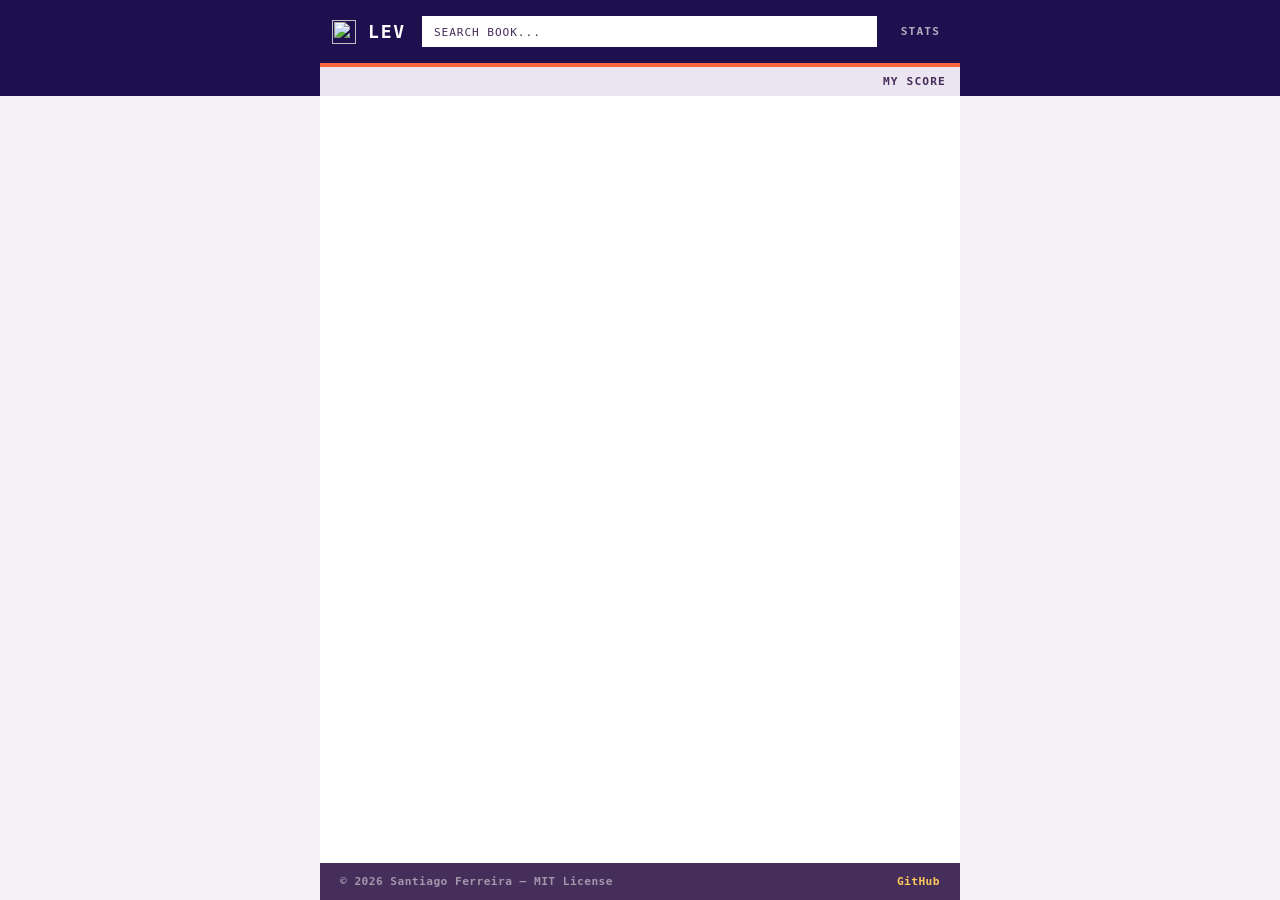
==== docs/index.html @ 8ee0f50b "Add splash screen for iphone and update score colors" ====
<!DOCTYPE html>
<html lang="en">
<head>
<meta charset="UTF-8">
<meta name="viewport" content="width=device-width, initial-scale=1.0">
<meta name="description" content="Lev — Personal book tracker">
<title>Lev</title>
<link rel="icon" href="assets/logo.svg" type="image/svg+xml">
<link rel="manifest" href="manifest.json">
<link rel="apple-touch-icon" href="assets/icon-192.png">
<link rel="apple-touch-startup-image" href="assets/splash-iphone12.png" media="(device-width: 390px) and (device-height: 844px) and (-webkit-device-pixel-ratio: 3) and (orientation: portrait)">
<meta name="theme-color" content="#1E104E">
<meta name="apple-mobile-web-app-capable" content="yes">
<meta name="apple-mobile-web-app-status-bar-style" content="black">
<link rel="stylesheet" href="assets/main.css">
</head>
<body>

<!-- Toolbar -->
<div class="toolbar-sticky bg-deep">
  <nav class="bg-deep flex items-center gap-4 px-3 py-4 w-full">
    <a href="/" class="flex items-center gap-3 shrink-0" style="text-decoration:none">
      <img src="assets/logo.svg" alt="" class="w-6 h-6">
      <mark class="font-brand text-lg fw-700 uppercase tracking-wide color-white bg-deep">Lev</mark>
    </a>
    <search class="flex-1">
      <input id="search" type="search" placeholder="Search book..." class="w-full bg-white color-deep font-body text-sm py-2 px-3 search-input">
    </search>
    <a href="stats.html" class="font-mono text-xs fw-700 uppercase tracking-wide color-white-65 nav-link shrink-0">Stats</a>
  </nav>
  <div class="bg-orange accent-strip"></div>
  <div class="list-meta bg-surface-alt flex items-center justify-between px-3 py-2 max-w-app mx-auto w-full">
    <output id="book-count" class="color-mid font-mono text-xs fw-700 tracking-wide uppercase"></output>
    <button id="group-toggle" class="group-toggle font-mono text-xs fw-700 tracking-wide uppercase" type="button"></button>
    <span class="color-mid font-mono text-xs fw-700 tracking-wide uppercase">My Score</span>
  </div>
</div>

<!-- Book List -->
<main class="bg-white max-w-app mx-auto flex-1 w-full">
  <div id="book-list"></div>
</main>

<!-- Footer -->
<footer class="bg-purple flex items-center justify-between flex-wrap gap-2 px-5 py-3 max-w-app mx-auto w-full">
  <small class="font-mono text-xs fw-700 color-white-50 tracking-sm">&copy; <time datetime="2026">2026</time> Santiago Ferreira &mdash; MIT License</small>
  <a href="https://github.com/san650/books.42.uy" target="_blank" rel="noopener" class="font-mono text-xs fw-700 color-yellow tracking-sm footer-link">GitHub</a>
</footer>

<!-- Book Detail Dialog -->
<dialog id="book-detail" class="book-dialog">
  <header id="detail-header" class="bg-deep px-5 py-5 flex items-start justify-between">
    <div>
      <h2 id="detail-title" class="font-title text-xl color-white leading-tight"></h2>
      <p id="detail-subtitle" class="font-body text-sm color-white-65 italic mt-1" hidden></p>
      <p id="detail-original" class="font-body text-sm color-white-50 mt-1" hidden></p>
      <p id="detail-saga" class="detail-saga-badge font-mono text-xs fw-700 color-yellow bg-purple uppercase tracking-sm" hidden></p>
    </div>
    <button id="detail-close" class="bg-purple color-white font-mono text-sm fw-700 py-1 px-3 uppercase tracking-wide close-btn">CLOSE</button>
  </header>
  <div class="bg-orange accent-strip"></div>
  <div id="detail-body" class="detail-grid">
    <aside id="detail-cover-col" class="bg-purple flex items-start justify-center p-4 relative">
      <figure id="detail-cover-wrap"></figure>
      <button id="detail-prev" class="detail-nav detail-nav-prev font-mono fw-700" aria-label="Previous book">&lt;</button>
      <button id="detail-next" class="detail-nav detail-nav-next font-mono fw-700" aria-label="Next book">&gt;</button>
    </aside>
    <div id="detail-meta-col" class="flex flex-col">
      <p id="detail-author" class="bg-surface font-body fw-600 text-base color-orange px-4 py-3"></p>
      <div id="detail-meta-rows"></div>
    </div>
  </div>
  <section id="detail-score-section" class="detail-score-strip bg-surface-alt flex items-center">
    <data id="detail-score" class="bg-orange color-white font-mono text-3xl fw-700 text-center detail-score-number"></data>
    <p class="font-brand text-xs uppercase tracking-wider color-mid px-4 py-3">Personal Score</p>
  </section>
  <section id="detail-review-section" class="bg-deep p-5">
    <h3 class="font-mono text-xs fw-700 uppercase tracking-wide color-yellow mb-3">My Review</h3>
    <blockquote id="detail-review" class="font-title text-lg leading-relaxed color-white"></blockquote>
  </section>
</dialog>

<!-- Templates -->
<template id="tpl-book-row">
  <article class="book-row">
    <div class="book-cover-col" data-slot="cover"></div>
    <div class="flex-1 flex flex-col justify-center px-4 py-3 min-w-0">
      <h3 class="row-title font-title text-lg leading-tight color-deep" data-slot="title">
        <time class="font-mono text-xs fw-700 color-mid" data-slot="year"></time>
        <span class="saga-order font-mono text-xs fw-700 color-orange" data-slot="order" hidden></span>
      </h3>
      <p class="row-subtitle font-body text-xs color-mid italic" data-slot="subtitle" hidden></p>
      <p class="row-original font-body text-xs color-mid" data-slot="original" hidden></p>
      <p class="row-author font-body text-sm color-mid mt-1" data-slot="author"></p>
    </div>
    <div class="score-col-w shrink-0 flex items-center justify-center">
      <data class="book-score" data-slot="score"></data>
    </div>
  </article>
</template>

<template id="tpl-saga-header">
  <div class="saga-header bg-purple px-5 py-2 flex items-center gap-2">
    <span class="font-brand text-xs fw-700 color-yellow uppercase tracking-wide" data-slot="saga-name"></span>
    <span class="font-mono text-xs fw-700 color-white-50" data-slot="saga-count"></span>
  </div>
</template>

<template id="tpl-saga-end">
  <div class="saga-end"></div>
</template>

<template id="tpl-meta-row">
  <div class="meta-row">
    <span class="meta-label-w shrink-0 flex items-center font-mono text-xs fw-700 uppercase tracking-wide color-mid px-3 py-2" data-slot="label"></span>
    <span class="flex items-center color-deep px-3 py-2" data-slot="value"></span>
  </div>
</template>

<!-- Help Dialog -->
<dialog id="help" class="help-dialog">
  <header class="bg-deep px-5 py-4 flex items-center justify-between">
    <h2 class="font-brand text-base fw-700 uppercase tracking-wide color-white">Keyboard Shortcuts</h2>
    <button class="bg-purple color-white font-mono text-sm fw-700 py-1 px-3 uppercase tracking-wide close-btn help-close-btn">CLOSE</button>
  </header>
  <div class="bg-orange accent-strip"></div>
  <dl class="help-list bg-white p-5">
    <div class="flex items-center gap-3 py-2">
      <dt><kbd class="bg-surface font-mono text-xs fw-700 color-deep px-2 py-1">&darr;</kbd> <kbd class="bg-surface font-mono text-xs fw-700 color-deep px-2 py-1">&uarr;</kbd></dt>
      <dd class="font-body text-sm color-mid">Navigate book list / prev&middot;next in detail</dd>
    </div>
    <div class="flex items-center gap-3 py-2">
      <dt><kbd class="bg-surface font-mono text-xs fw-700 color-deep px-2 py-1">Enter</kbd></dt>
      <dd class="font-body text-sm color-mid">Open selected book</dd>
    </div>
    <div class="flex items-center gap-3 py-2">
      <dt><kbd class="bg-surface font-mono text-xs fw-700 color-deep px-2 py-1">Esc</kbd></dt>
      <dd class="font-body text-sm color-mid">Close dialog / blur search</dd>
    </div>
    <div class="flex items-center gap-3 py-2">
      <dt><kbd class="bg-surface font-mono text-xs fw-700 color-deep px-2 py-1">F</kbd></dt>
      <dd class="font-body text-sm color-mid">Focus search bar</dd>
    </div>
    <div class="flex items-center gap-3 py-2">
      <dt><kbd class="bg-surface font-mono text-xs fw-700 color-deep px-2 py-1">?</kbd></dt>
      <dd class="font-body text-sm color-mid">Show this help</dd>
    </div>
  </dl>
</dialog>


<script type="module" src="assets/main.js"></script>
</body>
</html>
---- docs/assets/main.css ----
/* main.css — shared design tokens, layers, utilities, and component
   styles for both index.html and stats.html. */

/* ========================================
   @font-face & Design Tokens (outside layers)
   ======================================== */
@font-face {
  font-family: 'SpaceMono';
  src: url('space-mono-700.woff2') format('woff2');
  font-weight: 700;
  font-style: normal;
  font-display: swap;
}
@font-face {
  font-family: 'DMSerif';
  src: url('dm-serif-display-400.woff2') format('woff2');
  font-weight: 400;
  font-style: normal;
  font-display: swap;
}
@font-face {
  font-family: 'WorkSans';
  src: url('work-sans-400.woff2') format('woff2');
  font-weight: 400;
  font-style: normal;
  font-display: swap;
}
@font-face {
  font-family: 'WorkSans';
  src: url('work-sans-600.woff2') format('woff2');
  font-weight: 600;
  font-style: normal;
  font-display: swap;
}
@font-face {
  font-family: 'JetBrainsMono';
  src: url('jetbrains-mono-700.woff2') format('woff2');
  font-weight: 700;
  font-style: normal;
  font-display: swap;
}

:root {
  --c-deep: #1E104E;
  --c-purple: #452E5A;
  --c-orange: #FF653F;
  --c-yellow: #FFC85C;
  --c-white: #FFFFFF;
  --surface: #F4F1F7;
  --surface-alt: #EAE5F0;

  --f-brand: 'SpaceMono', monospace;
  --f-title: 'DMSerif', serif;
  --f-body: 'WorkSans', sans-serif;
  --f-mono: 'JetBrainsMono', monospace;

  --text-xs: 0.7rem;
  --text-sm: 0.8125rem;
  --text-base: 0.9375rem;
  --text-lg: 1.125rem;
  --text-xl: 1.5rem;
  --text-2xl: 2rem;
  --text-3xl: 2.75rem;
  --text-hero: 3.5rem;

  --sp-1: 0.25rem;
  --sp-2: 0.5rem;
  --sp-3: 0.75rem;
  --sp-4: 1rem;
  --sp-5: 1.25rem;
  --sp-6: 1.5rem;
  --sp-8: 2rem;
}

@layer reset, utility, component;

/* ========================================
   @layer reset
   ======================================== */
@layer reset {
  *, *::before, *::after { margin: 0; padding: 0; box-sizing: border-box; }
  body {
    font-family: var(--f-body);
    font-size: var(--text-base);
    color: var(--c-deep);
    background: var(--surface);
    -webkit-font-smoothing: antialiased;
    min-height: 100dvh;
    display: flex;
    flex-direction: column;
  }
  a { color: inherit; text-decoration: none; }
  button { cursor: pointer; border: none; font: inherit; }
  input { border: none; font: inherit; outline: none; }
  img { display: block; max-width: 100%; }
  ul, ol { list-style: none; }
  dl, dt, dd { margin: 0; }
  sup { font-size: 0.7em; vertical-align: top; }
}

/* ========================================
   @layer utility
   ======================================== */
@layer utility {
  .bg-deep { background: var(--c-deep); }
  .bg-purple { background: var(--c-purple); }
  .bg-orange { background: var(--c-orange); }
  .bg-yellow { background: var(--c-yellow); }
  .bg-white { background: var(--c-white); }
  .bg-surface { background: var(--surface); }
  .bg-surface-alt { background: var(--surface-alt); }

  .color-deep { color: var(--c-deep); }
  .color-purple { color: var(--c-purple); }
  .color-orange { color: var(--c-orange); }
  .color-yellow { color: var(--c-yellow); }
  .color-white { color: var(--c-white); }
  .color-mid { color: var(--c-purple); }
  .color-white-50 { color: rgba(255,255,255,0.5); }
  .color-white-65 { color: rgba(255,255,255,0.65); }

  .font-brand { font-family: var(--f-brand); }
  .font-title { font-family: var(--f-title); }
  .font-body { font-family: var(--f-body); }
  .font-mono { font-family: var(--f-mono); }

  .text-xs { font-size: var(--text-xs); }
  .text-sm { font-size: var(--text-sm); }
  .text-base { font-size: var(--text-base); }
  .text-lg { font-size: var(--text-lg); }
  .text-xl { font-size: var(--text-xl); }
  .text-2xl { font-size: var(--text-2xl); }
  .text-3xl { font-size: var(--text-3xl); }
  .text-hero { font-size: var(--text-hero); }

  .fw-400 { font-weight: 400; }
  .fw-600 { font-weight: 600; }
  .fw-700 { font-weight: 700; }

  .uppercase { text-transform: uppercase; }
  .italic { font-style: italic; }
  .leading-tight { line-height: 1.05; }
  .leading-relaxed { line-height: 1.55; }
  .tracking-sm { letter-spacing: 0.04em; }
  .tracking-wide { letter-spacing: 0.1em; }
  .tracking-wider { letter-spacing: 0.12em; }
  .text-center { text-align: center; }

  .p-1 { padding: var(--sp-1); }
  .p-2 { padding: var(--sp-2); }
  .p-3 { padding: var(--sp-3); }
  .p-4 { padding: var(--sp-4); }
  .p-5 { padding: var(--sp-5); }
  .p-6 { padding: var(--sp-6); }
  .px-2 { padding-inline: var(--sp-2); }
  .px-3 { padding-inline: var(--sp-3); }
  .px-4 { padding-inline: var(--sp-4); }
  .px-5 { padding-inline: var(--sp-5); }
  .py-1 { padding-block: var(--sp-1); }
  .py-2 { padding-block: var(--sp-2); }
  .py-3 { padding-block: var(--sp-3); }
  .py-4 { padding-block: var(--sp-4); }
  .py-5 { padding-block: var(--sp-5); }
  .py-6 { padding-block: var(--sp-6); }
  .pb-2 { padding-bottom: var(--sp-2); }
  .pb-5 { padding-bottom: var(--sp-5); }
  .mt-1 { margin-top: var(--sp-1); }
  .mt-2 { margin-top: var(--sp-2); }
  .mb-3 { margin-bottom: var(--sp-3); }
  .ml-auto { margin-left: auto; }
  .mx-auto { margin-inline: auto; }
  .gap-2 { gap: var(--sp-2); }
  .gap-3 { gap: var(--sp-3); }
  .gap-4 { gap: var(--sp-4); }

  .flex { display: flex; }
  .flex-col { flex-direction: column; }
  .flex-1 { flex: 1; }
  .flex-wrap { flex-wrap: wrap; }
  .items-center { align-items: center; }
  .items-start { align-items: flex-start; }
  .items-stretch { align-items: stretch; }
  .items-baseline { align-items: baseline; }
  .justify-center { justify-content: center; }
  .justify-between { justify-content: space-between; }
  .shrink-0 { flex-shrink: 0; }
  .grid { display: grid; }
  .block { display: block; }
  .hidden { display: none; }

  .w-full { width: 100%; }
  .w-6 { width: 1.5rem; }
  .h-6 { height: 1.5rem; }
  .max-w-app { max-width: 640px; }

  /* List cover: fills the column edge-to-edge while preserving the source
     image's aspect ratio. The 2:3 fallback applies to placeholder divs
     and pre-load img sizing. */
  .cover-sm {
    width: 100%;
    height: 100%;
    aspect-ratio: 2 / 3;
    display: block;
    object-fit: contain;
  }
  .cover-lg { width: 132px; height: 198px; aspect-ratio: 2 / 3; object-fit: contain; }
  .score-col-w { width: 64px; }
  .cover-col-w { width: 88px; }
  .meta-label-w { width: 90px; }

  .object-cover { object-fit: cover; }
  .object-contain { object-fit: contain; }
  .min-w-0 { min-width: 0; }
  .relative { position: relative; }
}

/* ========================================
   @layer component
   ======================================== */
@layer component {
  .toolbar-sticky { position: sticky; top: 0; z-index: 10; }
  .accent-strip { height: 4px; }

  .list-meta {
    display: grid;
    grid-template-columns: 1fr auto 65px;
    column-gap: var(--sp-5);
    row-gap: var(--sp-2);
  }

  .group-toggle {
    background: transparent;
    color: var(--c-orange);
    padding: 0;
    text-align: left;
    transition: background 0.1s, color 0.1s;
    &:hover,
    &:focus-visible {
      background: var(--c-yellow);
      color: var(--c-deep);
      outline: none;
    }
  }

  .nav-link {
    transition: color 0.1s, background 0.1s;
    padding: var(--sp-1) var(--sp-2);
  }
  .nav-link:hover { color: var(--c-yellow); }

  .search-input {
    transition: background 0.15s;
    &::placeholder {
      color: var(--c-purple);
      font-family: var(--f-mono);
      font-size: var(--text-xs);
      text-transform: uppercase;
      letter-spacing: 0.08em;
    }
    &:focus {
      background: var(--c-yellow);
    }
  }

  /* ----- Book list (index.html) ----- */
  .book-row {
    display: flex;
    align-items: stretch;
    cursor: pointer;
    min-height: 132px;
    transition: background 0.1s;
    background: var(--c-white);
    &:nth-child(even) { background: var(--surface); }
    &:nth-child(even) .book-cover-col { background: rgba(30,16,78,0.06); }
    &:hover { background: var(--c-yellow); }
    &:hover .book-score { background: var(--c-deep); color: var(--c-yellow); }
    &:hover .book-cover-col { background: rgba(30,16,78,0.08); }
    &.selected { background: var(--surface-alt); }
    &.selected .book-cover-col { background: rgba(30,16,78,0.08); }
  }

  .book-cover-col {
    width: 88px;
    flex-shrink: 0;
    display: flex;
    align-items: stretch;
    justify-content: stretch;
    background: rgba(30,16,78,0.04);
  }

  .book-score {
    font-family: var(--f-mono);
    font-size: 1.4rem;
    font-weight: 700;
    letter-spacing: -0.02em;
    color: var(--c-deep);
    transition: background 0.1s, color 0.1s;
    width: 100%;
    height: 100%;
    display: flex;
    align-items: center;
    justify-content: center;
  }

  /* Score color scale — used by both book-score-N (book list) and
     score-N (stats score chart). */
  .book-score-1, .score-1   { background: hsl(40, 15%, 88%); color: var(--c-deep); }
  .book-score-2, .score-2   { background: hsl(40, 25%, 85%); color: var(--c-deep); }
  .book-score-3, .score-3   { background: hsl(40, 35%, 82%); color: var(--c-deep); }
  .book-score-4, .score-4   { background: hsl(40, 45%, 78%); color: var(--c-deep); }
  .book-score-5, .score-5   { background: hsl(40, 55%, 75%); color: var(--c-deep); }
  .book-score-6, .score-6   { background: hsl(40, 65%, 72%); color: var(--c-deep); }
  .book-score-7, .score-7   { background: hsl(40, 75%, 68%); color: var(--c-deep); }
  .book-score-8, .score-8   { background: hsl(40, 85%, 64%); color: var(--c-deep); }
  .book-score-9, .score-9   { background: hsl(40, 92%, 60%); color: var(--c-deep); }
  .book-score-10, .score-10 { background: hsl(40, 100%, 58%); color: var(--c-deep); }

  .cover-ph { display: flex; align-items: center; justify-content: center; }
  .cover-initials { font-family: var(--f-brand); font-weight: 700; color: rgba(255,255,255,0.85); font-size: 16px; letter-spacing: 0.05em; }
  .cover-initials-lg { font-size: 32px; }
  .ph-0 { background: linear-gradient(160deg, var(--c-orange), var(--c-yellow)); }
  .ph-1 { background: linear-gradient(160deg, var(--c-purple), var(--c-deep)); }
  .ph-2 { background: linear-gradient(160deg, var(--c-deep), var(--c-orange)); }
  .ph-3 { background: linear-gradient(160deg, var(--c-yellow), var(--c-orange)); }
  .ph-4 { background: linear-gradient(160deg, var(--c-purple), var(--c-orange)); }

  /* Text overflow — fixed row height */
  .row-title-text {
    display: -webkit-box;
    -webkit-line-clamp: 2;
    -webkit-box-orient: vertical;
    overflow: hidden;
  }
  .row-subtitle {
    opacity: 0.7;
    margin-top: 1px;
    display: -webkit-box;
    -webkit-line-clamp: 2;
    -webkit-box-orient: vertical;
    overflow: hidden;
  }
  .row-original {
    opacity: 0.5;
    margin-top: 1px;
    white-space: nowrap;
    overflow: hidden;
    text-overflow: ellipsis;
  }
  .row-author {
    white-space: nowrap;
    overflow: hidden;
    text-overflow: ellipsis;
  }

  .saga-end {
    height: 3px;
    background: var(--c-orange);
  }

  .saga-group .book-row .book-cover-col {
    background: rgba(69,46,90,0.1);
  }
  .saga-group .book-row:nth-child(even) .book-cover-col {
    background: rgba(69,46,90,0.14);
  }

  .row-title {
    display: flex;
    align-items: baseline;
    gap: 6px;
    min-width: 0;
  }
  .row-title-text {
    white-space: nowrap;
    overflow: hidden;
    text-overflow: ellipsis;
    min-width: 0;
  }
  .saga-order {
    margin-left: auto;
    flex-shrink: 0;
  }

  .detail-saga-badge:not([hidden]) {
    display: inline-block;
    padding: 0.15rem 0.5rem;
    margin-top: 0.5rem;
  }

  .detail-grid { display: grid; grid-template-columns: 120px 1fr; }
  .detail-score-number { width: 120px; flex-shrink: 0; padding: var(--sp-3) 0; }

  .meta-row {
    display: flex;
    background: var(--c-white);
    &:nth-child(odd) { background: var(--surface); }
  }

  .close-btn {
    transition: background 0.1s;
    &:hover { background: var(--c-orange); }
  }

  .footer-link {
    text-decoration: none;
    transition: color 0.1s;
    &:hover { color: var(--c-orange); }
  }

  dialog {
    border: none;
    padding: 0;
    max-width: 640px;
    width: 100%;
    margin: auto;
    overflow: hidden;
    background: var(--c-white);
    &::backdrop { background: rgba(30,16,78,0.6); }
    opacity: 1;
    transform: scale(1);
    transition: opacity 0.2s ease, transform 0.2s ease,
                overlay 0.2s ease allow-discrete,
                display 0.2s ease allow-discrete;
    @starting-style { opacity: 0; transform: scale(0.95); }
    &:not([open]) { opacity: 0; transform: scale(0.95); }
  }

  .help-list div {
    &:nth-child(even) { background: var(--surface); }
  }

  .detail-nav {
    display: none;
    position: absolute;
    top: 50%;
    transform: translateY(-50%);
    width: 36px;
    height: 36px;
    border: none;
    background: rgba(30, 16, 78, 0.55);
    color: var(--c-white);
    font-size: 18px;
    cursor: pointer;
    z-index: 1;
    &:active { background: rgba(30, 16, 78, 0.8); }
  }
  .detail-nav-prev { left: 4px; }
  .detail-nav-next { right: 4px; }
  .detail-nav[disabled] { opacity: 0.25; pointer-events: none; }

  /* ----- Stats page (stats.html) ----- */
  .section-label {
    border-bottom: 0;
  }

  /* Hero — three side-by-side big numbers, one per metric. */
  .hero-stats {
    display: grid;
    grid-template-columns: 1fr 1fr 1fr;
    gap: var(--sp-3);
  }
  .hero-stat { text-align: center; min-width: 0; }
  .hero-num {
    font-family: var(--f-brand);
    font-weight: 700;
    /* Scale down on narrow phones so three side-by-side numbers always
       fit; cap at the desktop hero size. */
    font-size: clamp(2rem, 11vw, var(--text-hero));
    color: var(--c-yellow);
    line-height: 1;
  }
  .hero-label {
    font-family: var(--f-brand);
    font-weight: 700;
    font-size: var(--text-xs);
    color: rgba(255,255,255,0.65);
    text-transform: uppercase;
    letter-spacing: 0.12em;
    margin-top: var(--sp-2);
  }

  /* Book titles in stats lists are links back to the matching book on the
     index page (deep-linked via #<id>). The hash is what triggers the
     modal to open on the books page. */
  .book-link {
    color: inherit;
    text-decoration: none;
    transition: color 0.1s, background 0.1s;
  }
  .book-link:hover { color: var(--c-orange); }
  .book-link:focus-visible {
    outline: none;
    background: var(--c-yellow);
    color: var(--c-deep);
  }

  .trophy-list li {
    display: flex;
    align-items: baseline;
    gap: var(--sp-3);
    padding: var(--sp-3) var(--sp-5);
  }
  .trophy-list li:nth-child(even) { background: var(--surface); }
  .trophy-list .trophy-mark {
    font-family: var(--f-mono);
    font-weight: 700;
    color: var(--c-orange);
    flex-shrink: 0;
  }
  .trophy-list .trophy-title {
    font-family: var(--f-body);
    font-weight: 600;
  }
  .trophy-list .trophy-author {
    color: var(--c-purple);
    font-size: var(--text-sm);
  }
  .trophy-list .empty {
    padding: var(--sp-4) var(--sp-5);
    color: var(--c-purple);
    font-style: italic;
    font-size: var(--text-sm);
  }

  .score-chart-row {
    display: grid;
    grid-template-columns: 32px 1fr 36px;
    align-items: center;
    gap: var(--sp-3);
    padding: var(--sp-1) 0;
  }
  .score-chart-row .badge {
    font-family: var(--f-mono);
    font-weight: 700;
    text-align: center;
    padding: 2px 0;
  }
  .score-chart-row .bar {
    height: 18px;
    min-width: 2px;
    transition: width 0.3s;
  }
  .score-chart-row .count {
    font-family: var(--f-mono);
    font-weight: 700;
    color: var(--c-purple);
    text-align: right;
    font-size: var(--text-xs);
  }

  .ranked-list li {
    display: grid;
    grid-template-columns: 28px 1fr auto;
    align-items: baseline;
    gap: var(--sp-3);
    padding: var(--sp-3) var(--sp-5);
  }
  .ranked-list li:nth-child(even) { background: var(--surface); }
  .ranked-list .rank {
    font-family: var(--f-mono);
    font-weight: 700;
    color: var(--c-orange);
  }
  .ranked-list .name {
    font-family: var(--f-body);
    font-weight: 600;
  }
  .ranked-list .meta {
    font-family: var(--f-mono);
    font-weight: 700;
    color: var(--c-purple);
    font-size: var(--text-xs);
    text-align: right;
  }
  .ranked-list .empty {
    padding: var(--sp-4) var(--sp-5);
    color: var(--c-purple);
    font-style: italic;
    font-size: var(--text-sm);
    grid-template-columns: 1fr;
  }

  /* ----- Decade timeline ----- */
  /* Three columns per decade: marker (dot + decade label) on the left,
     books in the middle, single score badge on the right (all books in
     a decade group share the same score by construction).
     The vertical line is drawn as a ::before on each .decade-group; the
     pseudo-elements stack contiguously between siblings so the segments
     read as one continuous line. First/last groups trim the line so it
     starts/ends at the dot rather than overshooting. */
  #decade-list { position: relative; }

  .decade-group {
    display: grid;
    grid-template-columns: auto 1fr auto;
    align-items: center;
    gap: var(--sp-3);
    padding: var(--sp-3) var(--sp-5);
    position: relative;
    background: transparent;
  }

  .decade-group::before {
    content: '';
    position: absolute;
    top: 0;
    bottom: 0;
    /* Dot center: left padding (var(--sp-5)) + half dot width (6px) */
    left: calc(var(--sp-5) + 6px);
    width: 2px;
    background: var(--c-orange);
    z-index: 0;
  }
  .decade-group:first-child::before { top: 50%; }
  .decade-group:last-child::before { bottom: 50%; }

  .decade-books {
    display: flex;
    flex-direction: column;
    gap: var(--sp-1);
    min-width: 0;
  }

  .decade-row {
    display: flex;
    align-items: baseline;
    gap: var(--sp-2);
    flex-wrap: wrap;
  }

  .decade-title {
    font-family: var(--f-body);
    font-weight: 600;
  }
  .decade-author {
    color: var(--c-purple);
    font-size: var(--text-sm);
  }
  .decade-score {
    font-family: var(--f-mono);
    font-weight: 700;
    color: var(--c-orange);
    font-size: var(--text-sm);
    white-space: nowrap;
  }

  .decade-marker {
    display: flex;
    align-items: center;
    gap: var(--sp-2);
    position: relative;
    z-index: 1;
  }
  .decade-dot {
    width: 14px;
    height: 14px;
    background: var(--c-orange);
    flex-shrink: 0;
    border-radius: 10px;
  }
  .decade-label {
    font-family: var(--f-title);
    font-weight: 400;
    color: var(--c-orange);
    font-size: var(--text-lg);
    line-height: 1;
    white-space: nowrap;
  }

  /* ----- Responsive ----- */
  @media (max-width: 640px) {
    .detail-nav { display: block; }
    dialog {
      max-width: 100%;
      max-height: 100%;
      width: 100vw;
      height: 100dvh;
      margin: 0;
      overflow-y: auto;
      overscroll-behavior: contain;
    }
    .detail-grid { grid-template-columns: 1fr; }
    .detail-score-strip { flex-direction: column; }
    .detail-score-number { width: 100%; }
    footer { flex-direction: column; align-items: flex-start; }
  }

  @media (min-width: 641px) {
    nav { max-width: 640px; margin-inline: auto; }
    .accent-strip { max-width: 640px; margin-inline: auto; }
  }
}
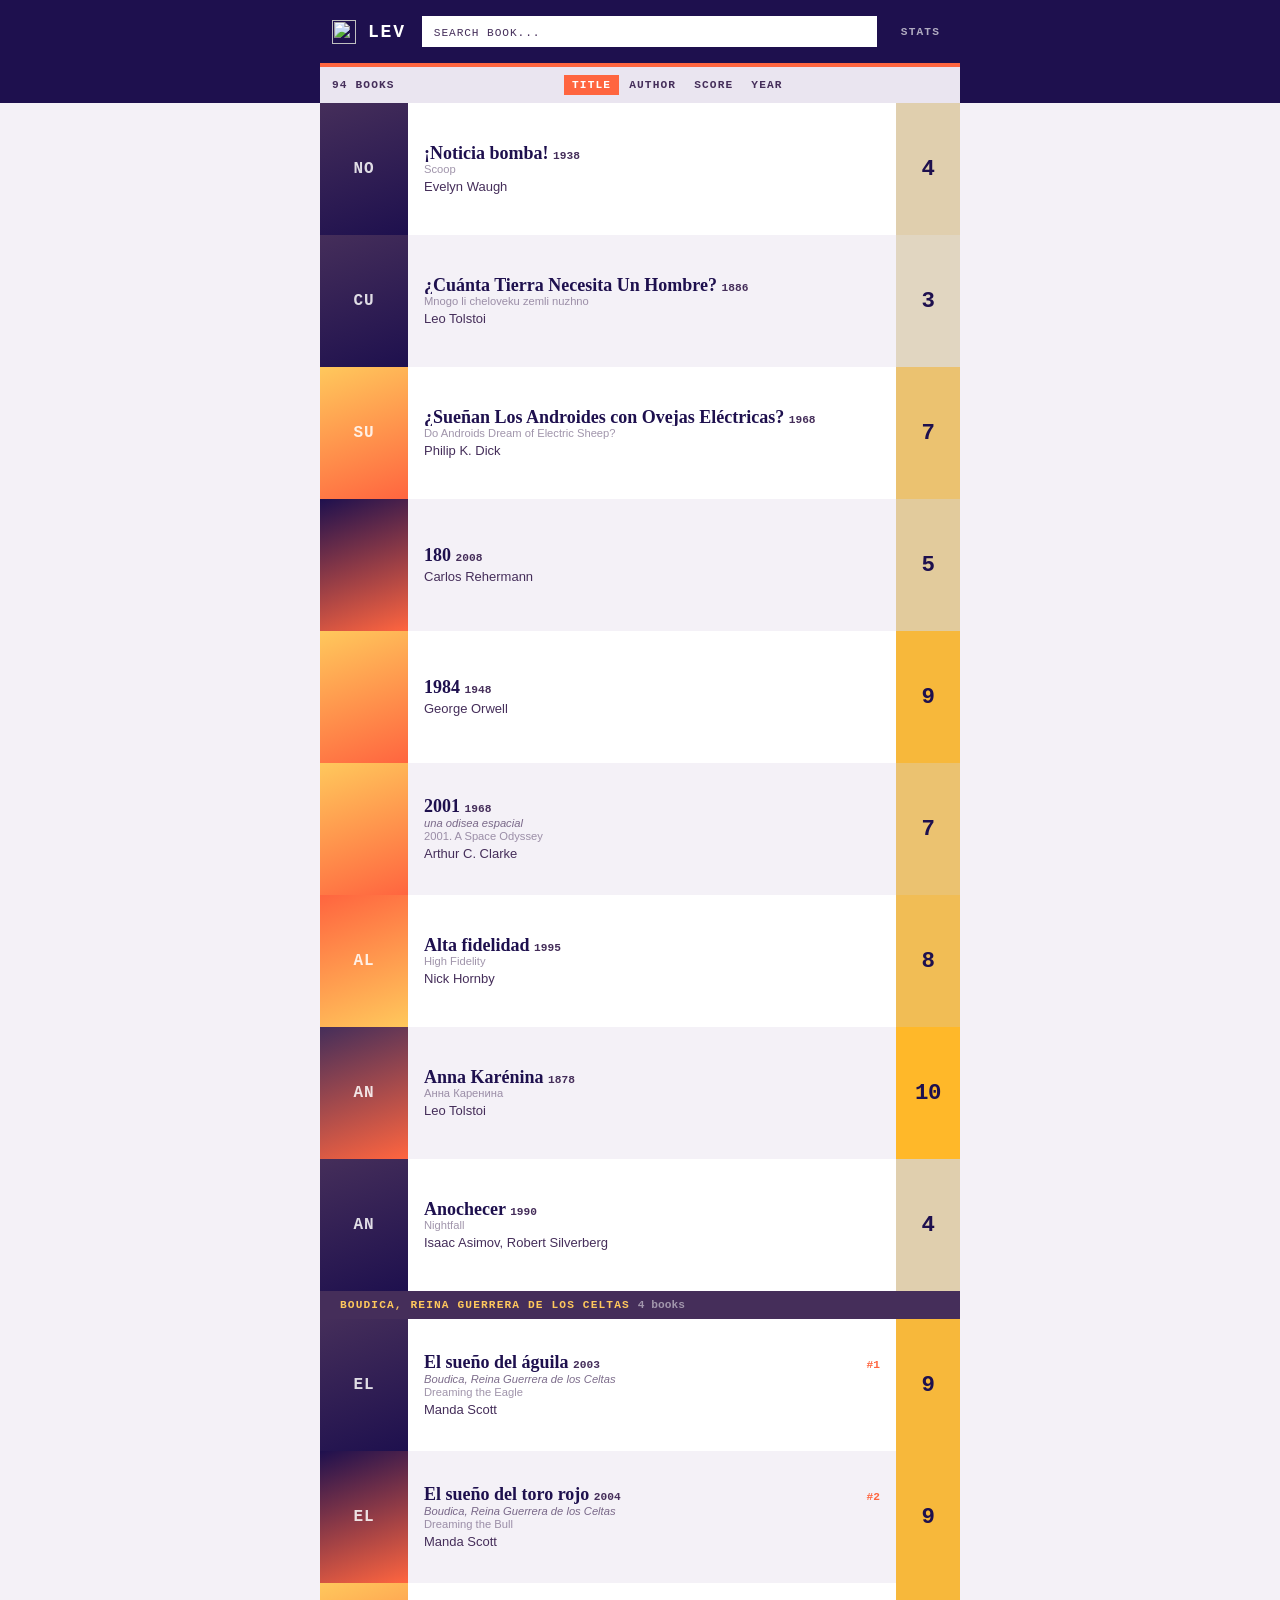
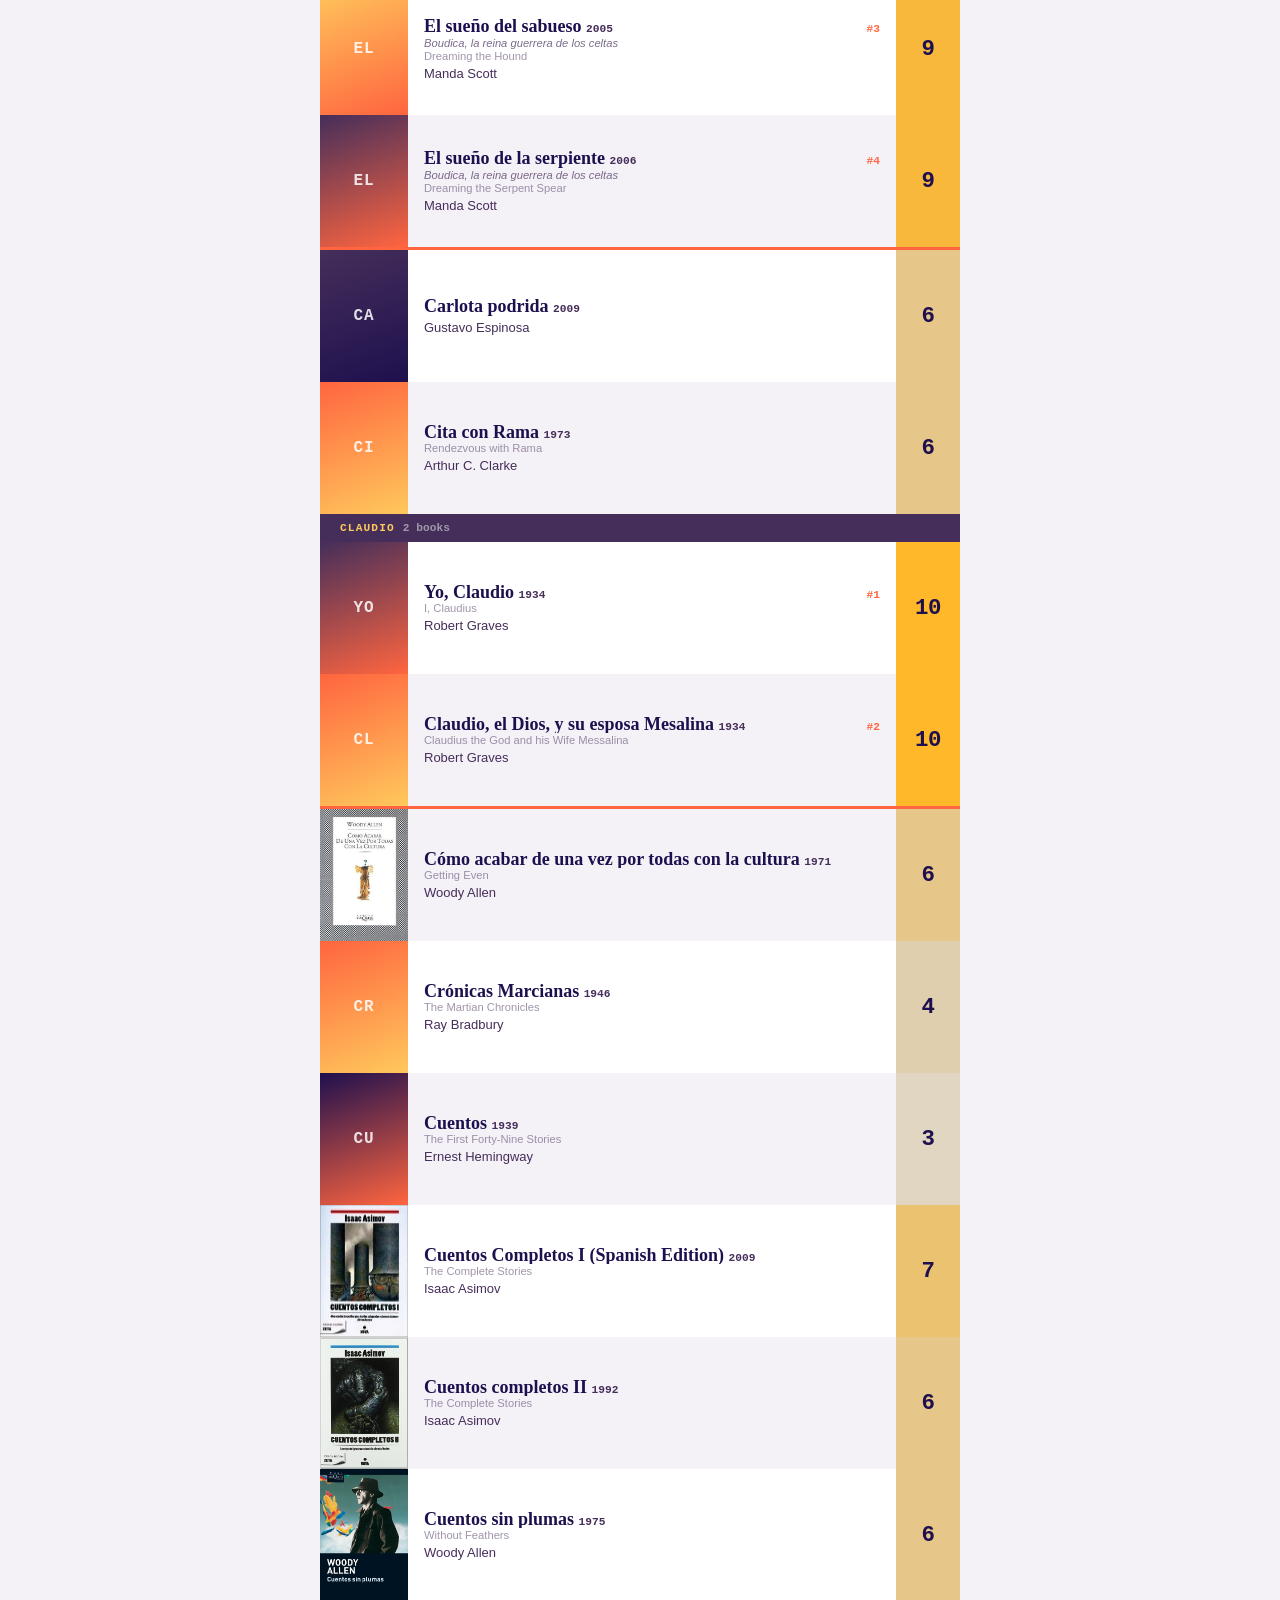
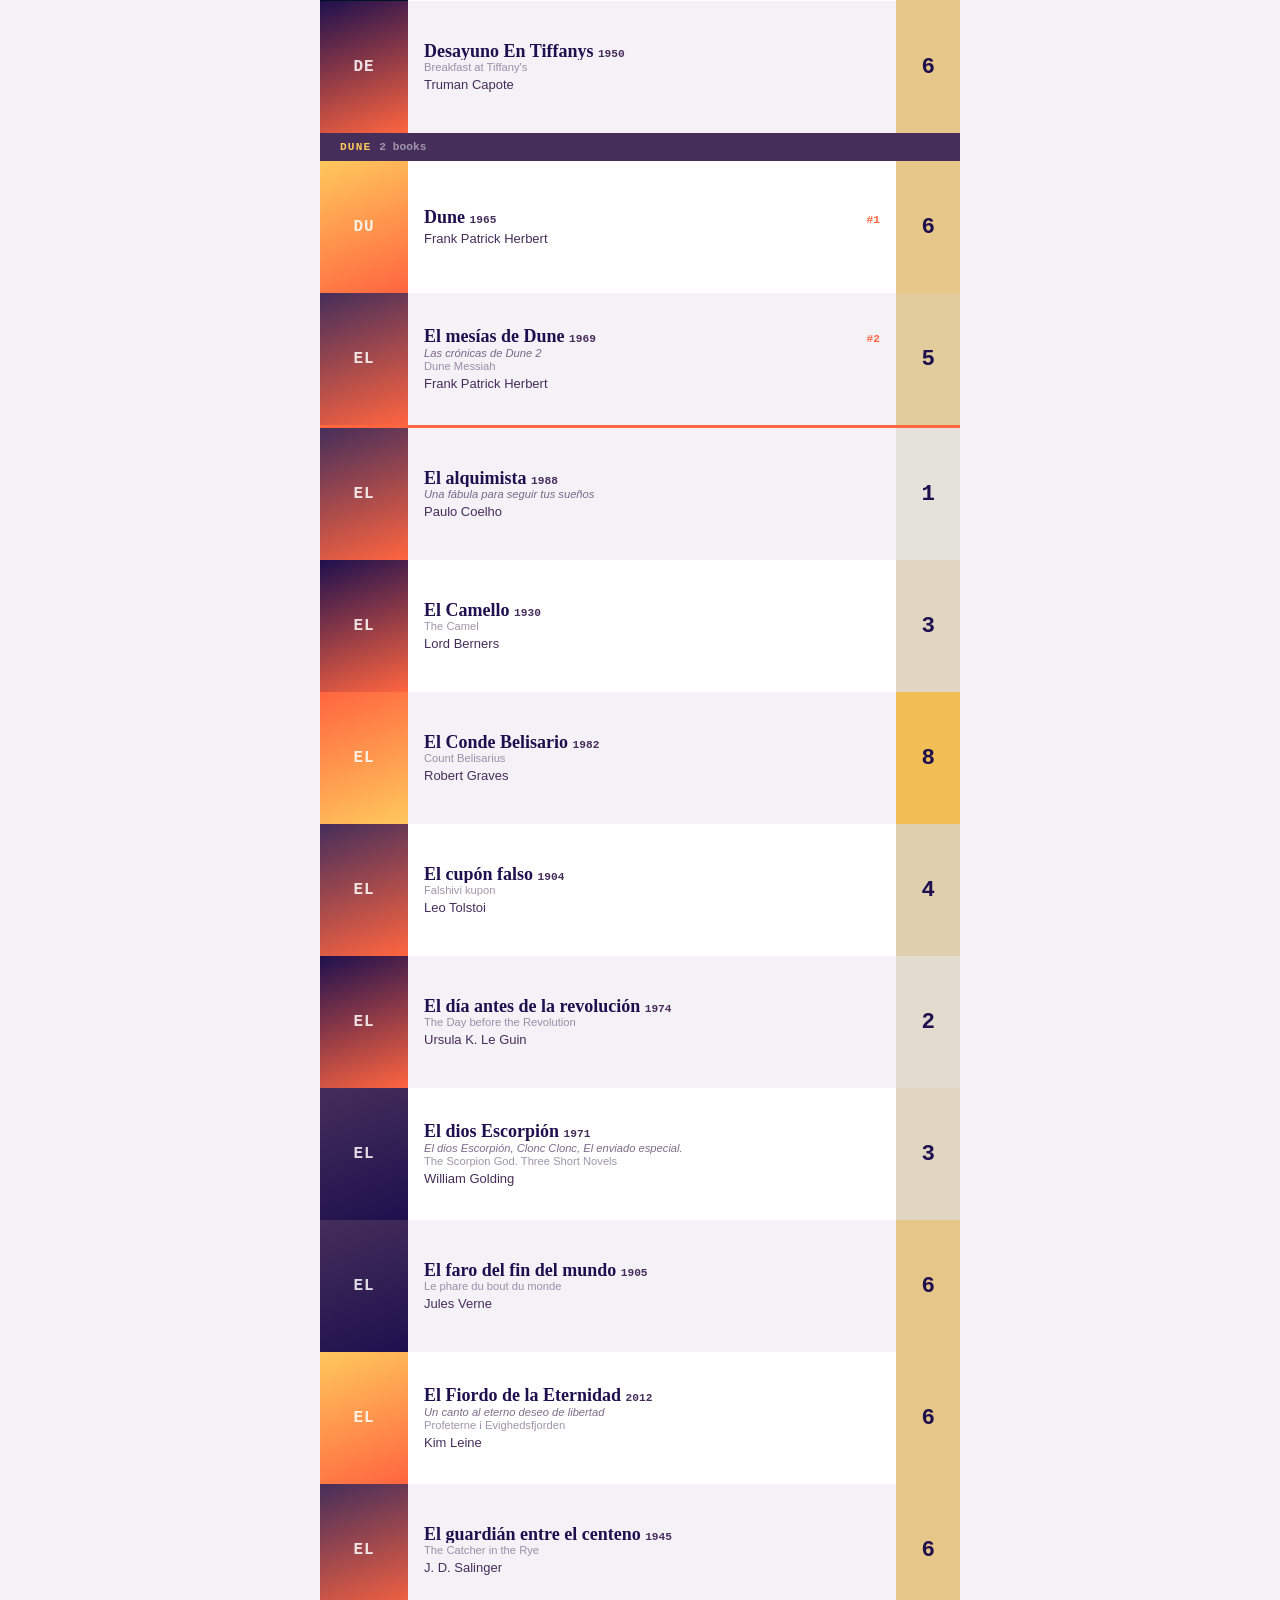
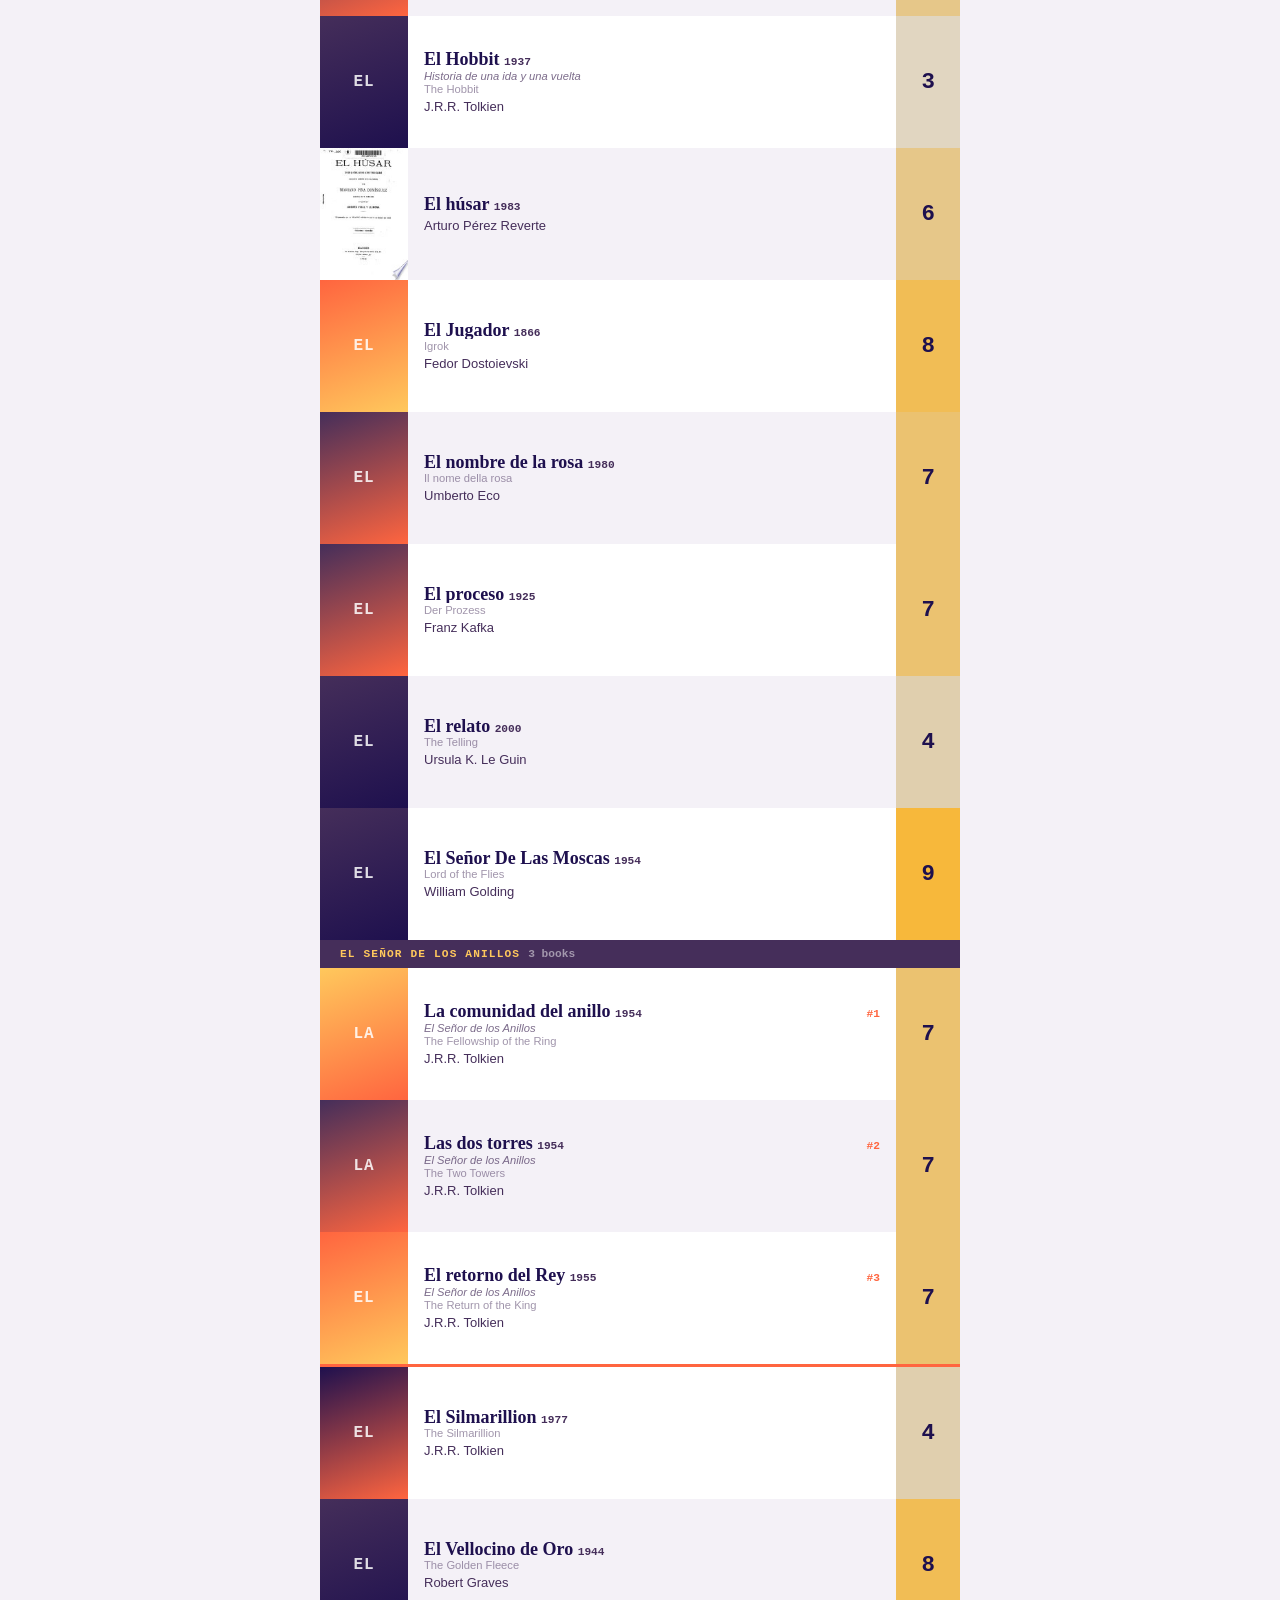
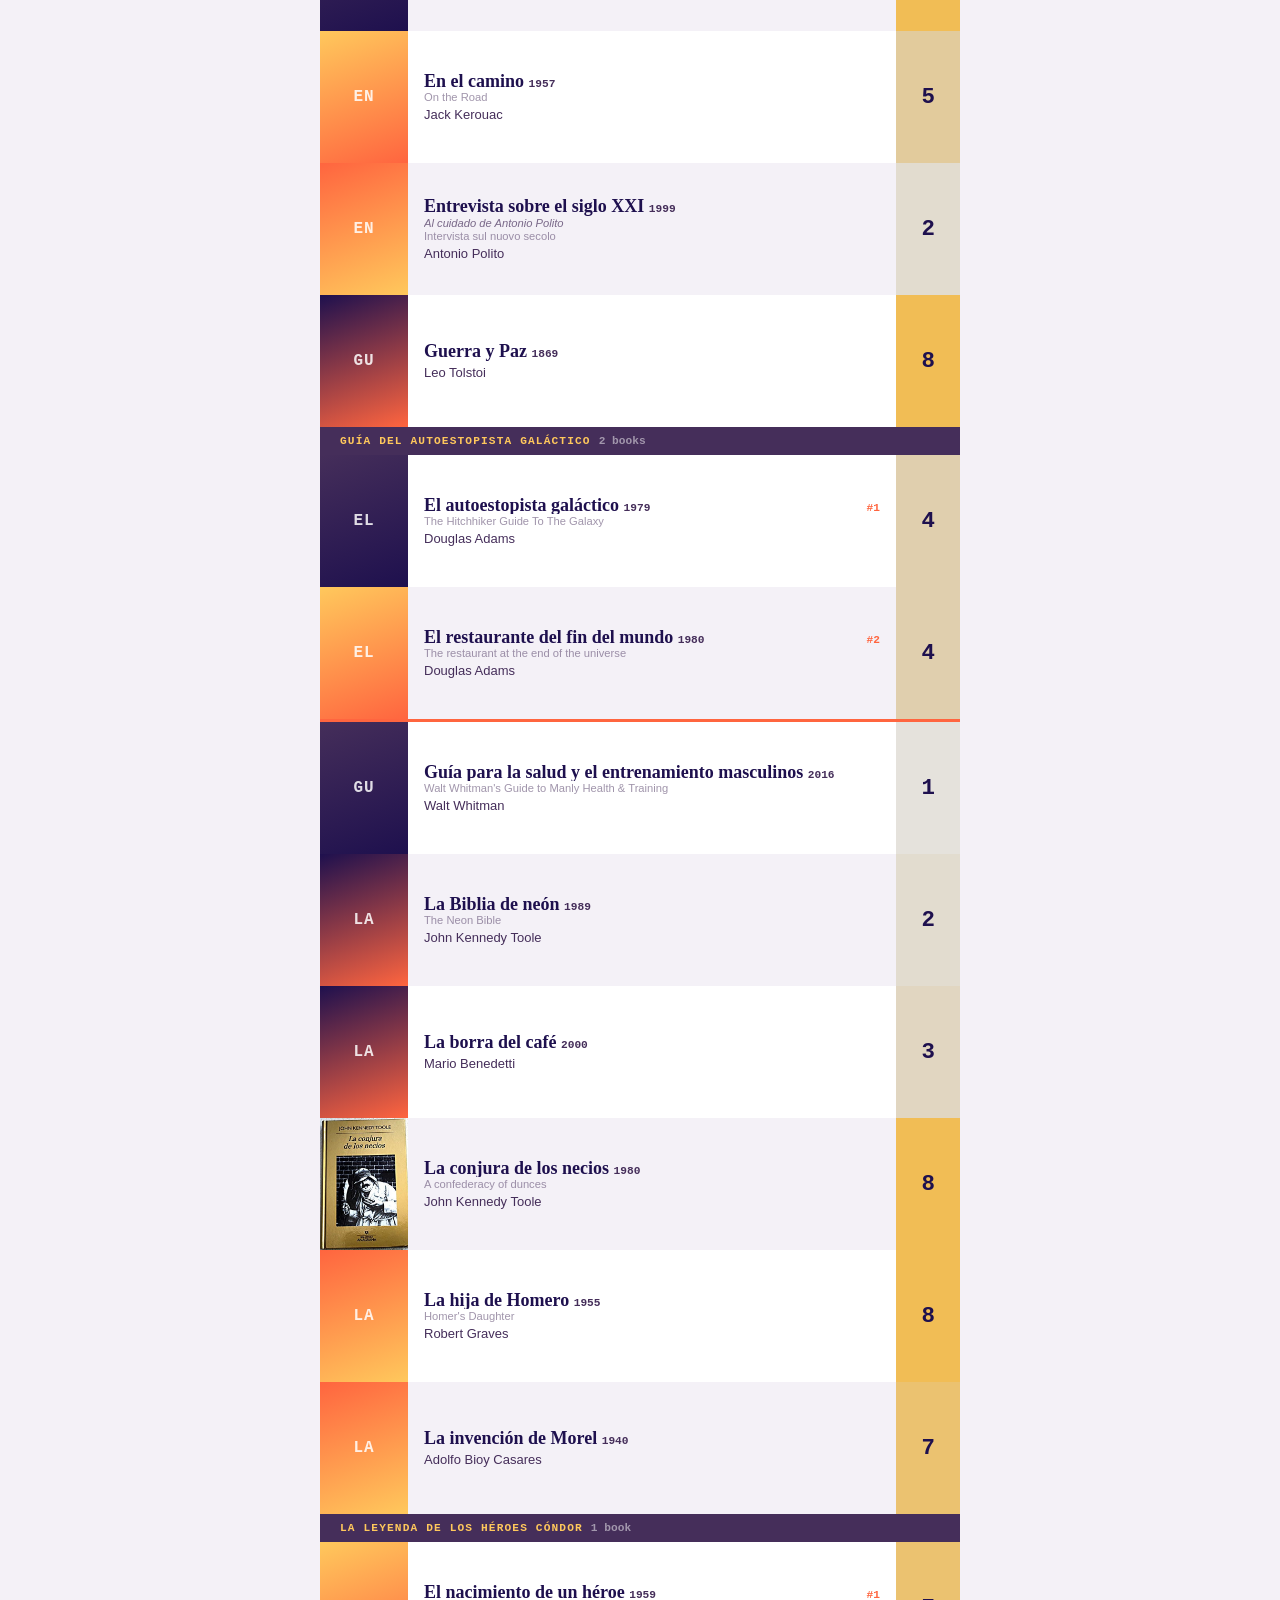
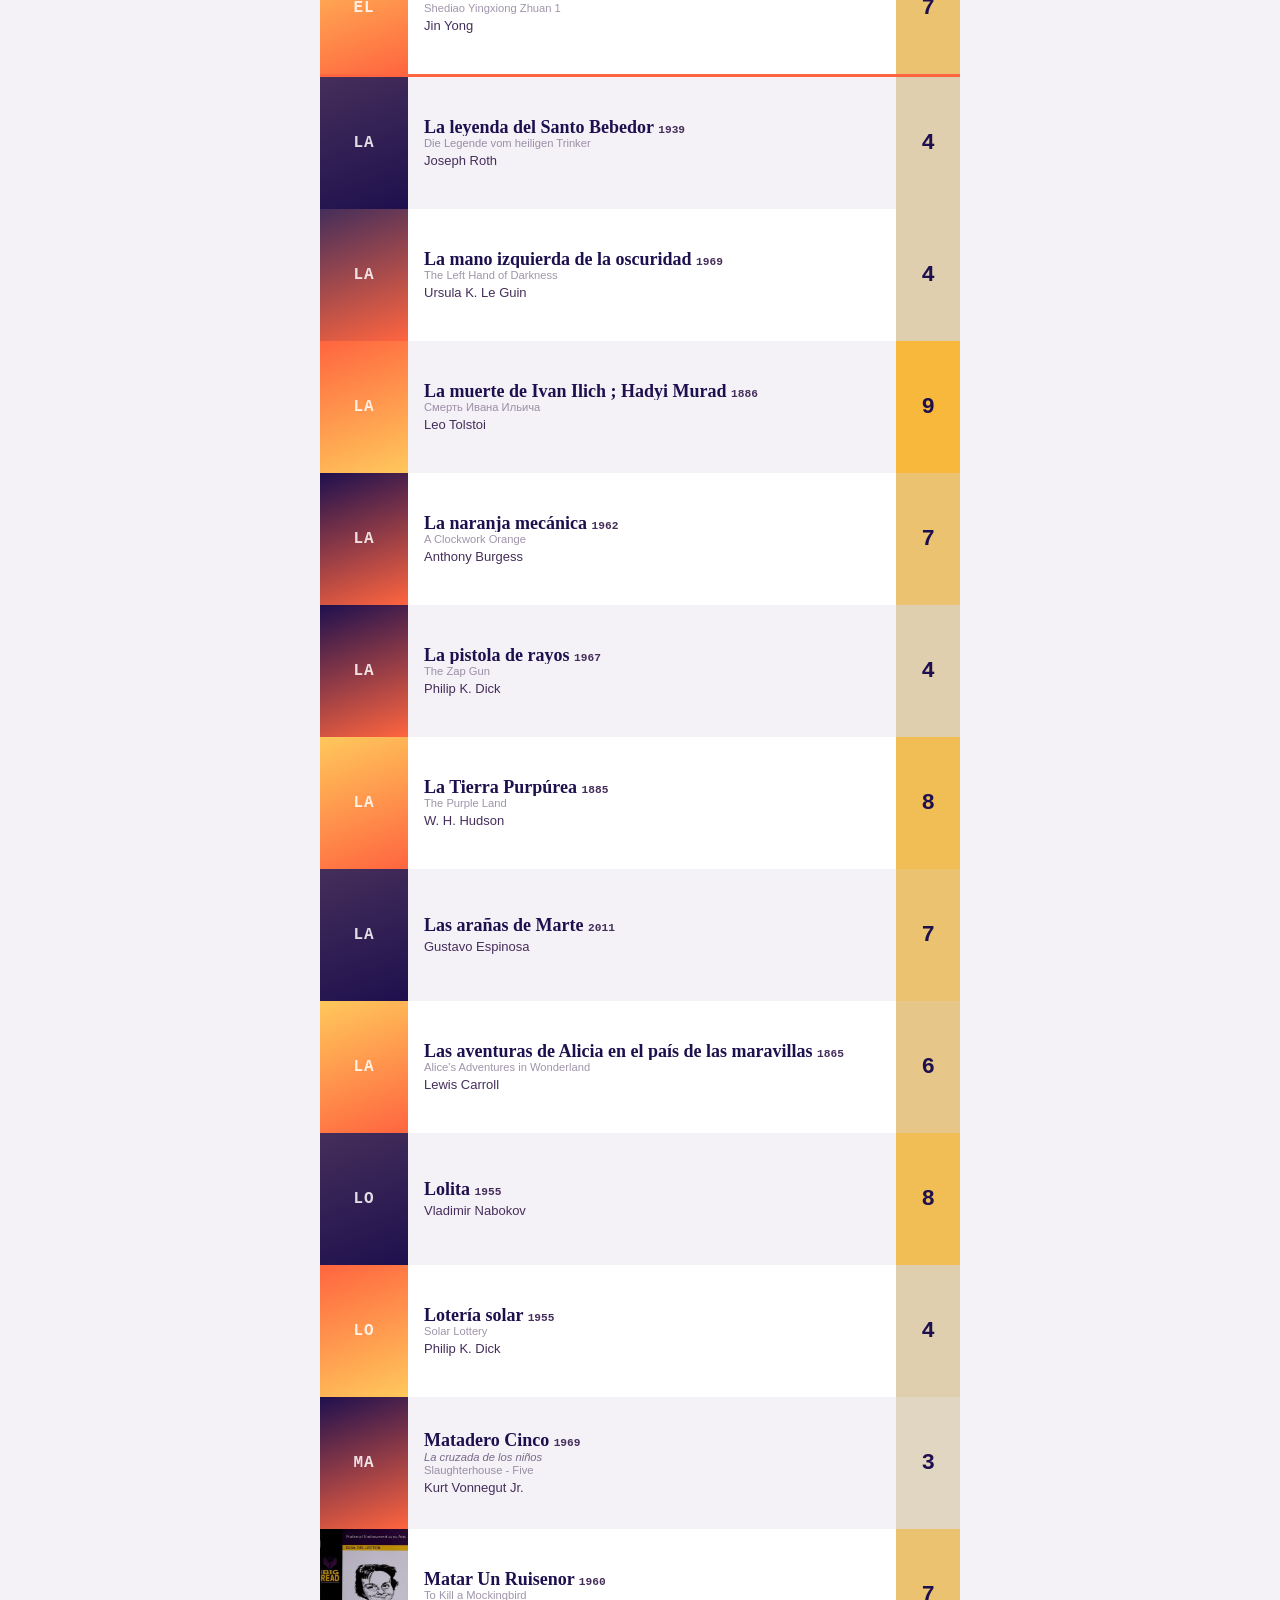
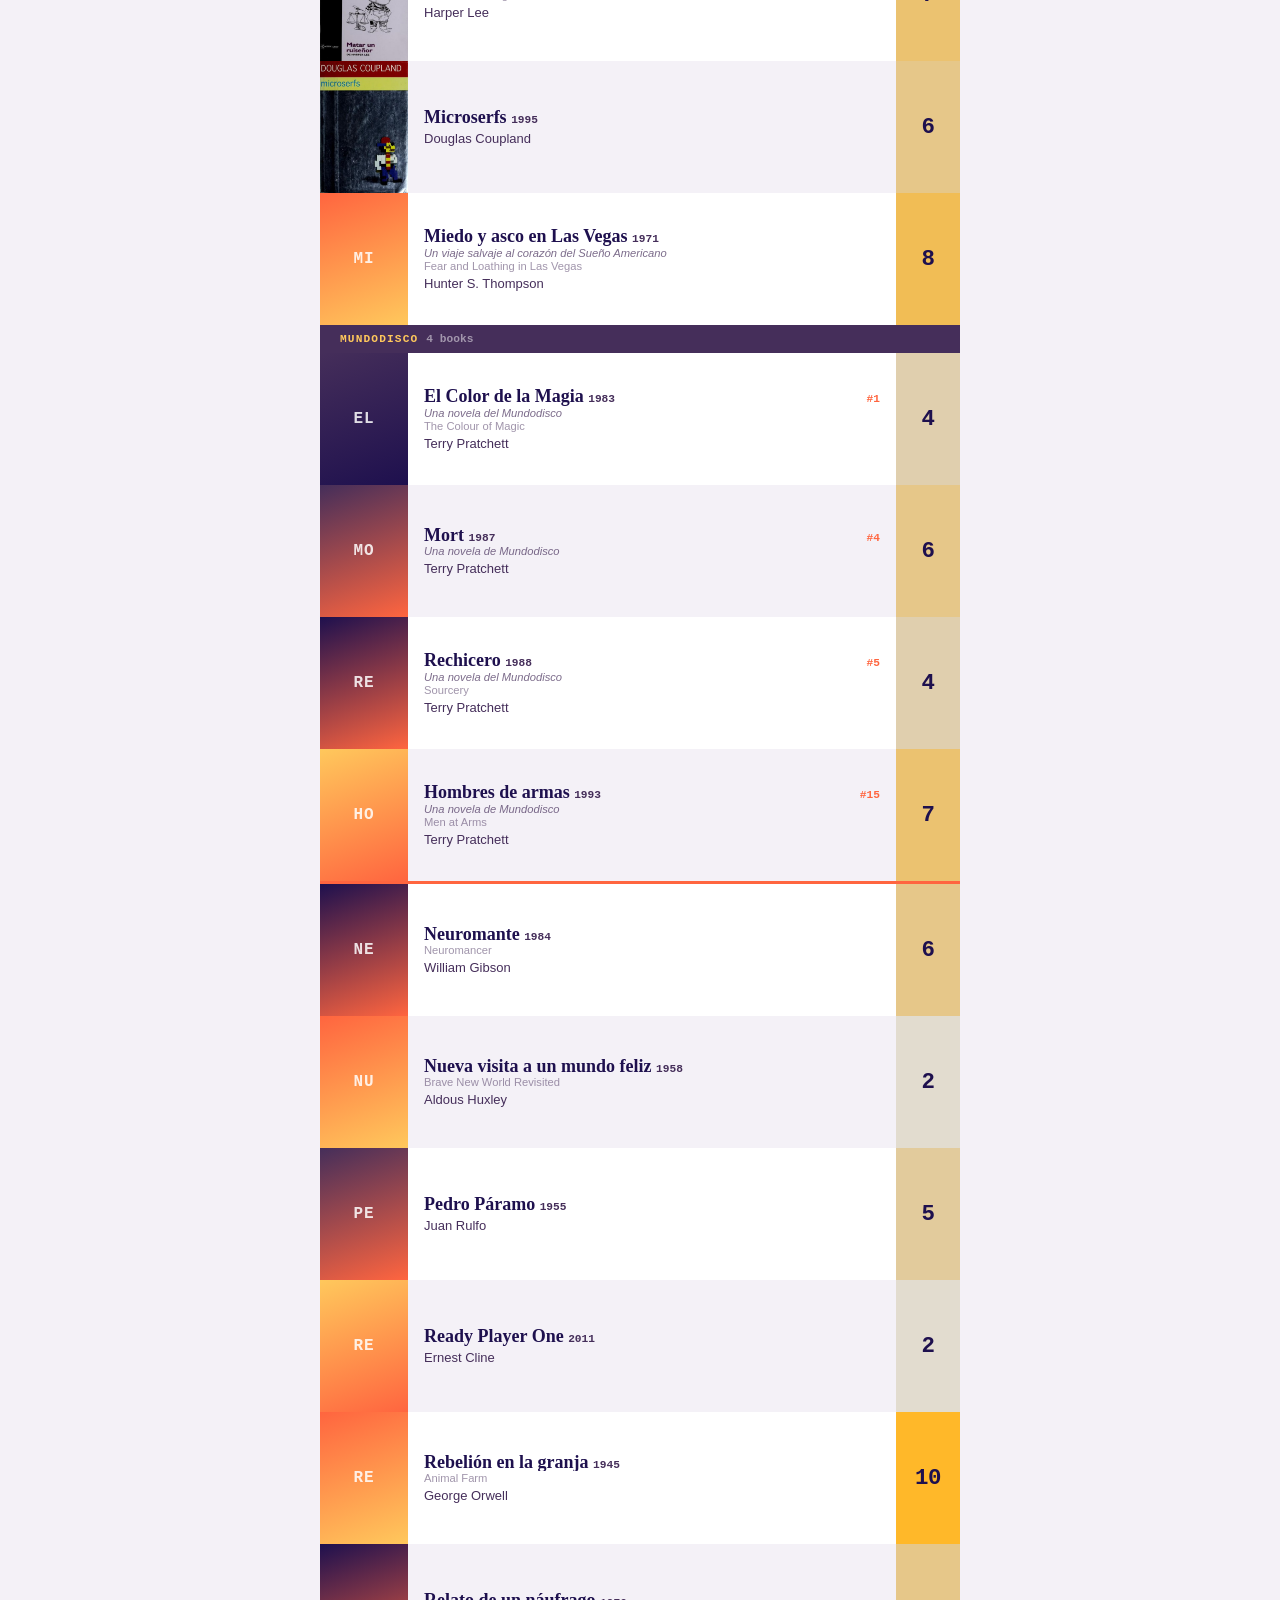
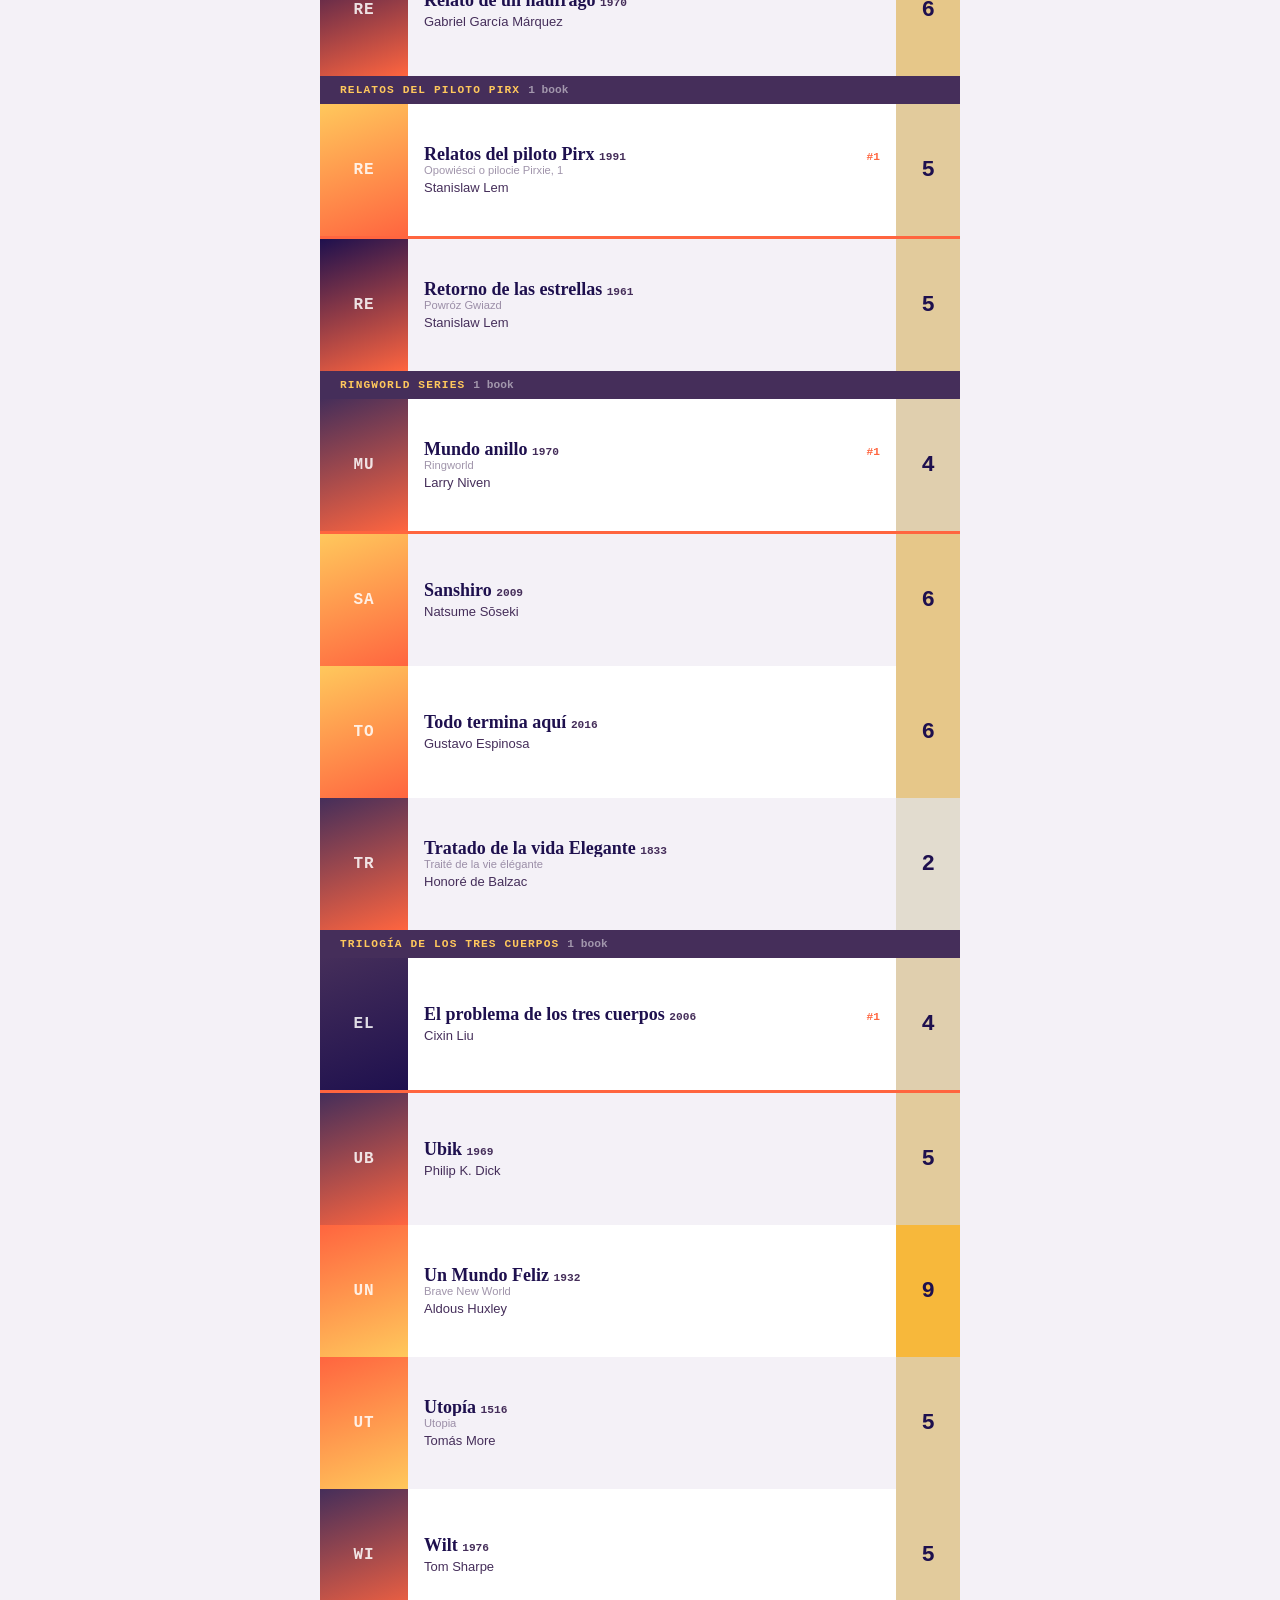
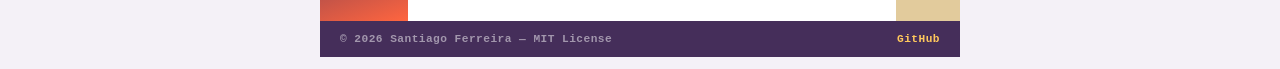
==== commit 78b74b31: "Improve re-scoring and re-score books, also add sorting options" ====
--- a/docs/index.html
+++ b/docs/index.html
@@ -29,10 +29,14 @@
     <a href="stats.html" class="font-mono text-xs fw-700 uppercase tracking-wide color-white-65 nav-link shrink-0">Stats</a>
   </nav>
   <div class="bg-orange accent-strip"></div>
-  <div class="list-meta bg-surface-alt flex items-center justify-between px-3 py-2 max-w-app mx-auto w-full">
+  <div class="list-meta bg-surface-alt flex items-center justify-between flex-wrap gap-3 px-3 py-2 max-w-app mx-auto w-full">
     <output id="book-count" class="color-mid font-mono text-xs fw-700 tracking-wide uppercase"></output>
-    <button id="group-toggle" class="group-toggle font-mono text-xs fw-700 tracking-wide uppercase" type="button"></button>
-    <span class="color-mid font-mono text-xs fw-700 tracking-wide uppercase">My Score</span>
+    <nav id="sort-toggle" class="sort-toggle" aria-label="Sort books">
+      <button type="button" data-sort="title" class="sort-btn font-mono text-xs fw-700 uppercase tracking-wide">Title</button>
+      <button type="button" data-sort="author" class="sort-btn font-mono text-xs fw-700 uppercase tracking-wide">Author</button>
+      <button type="button" data-sort="score" class="sort-btn font-mono text-xs fw-700 uppercase tracking-wide">Score</button>
+      <button type="button" data-sort="year" class="sort-btn font-mono text-xs fw-700 uppercase tracking-wide">Year</button>
+    </nav>
   </div>
 </div>
 
--- a/docs/assets/main.css
+++ b/docs/assets/main.css
@@ -193,15 +193,16 @@
   .h-6 { height: 1.5rem; }
   .max-w-app { max-width: 640px; }
 
-  /* List cover: fills the column edge-to-edge while preserving the source
-     image's aspect ratio. The 2:3 fallback applies to placeholder divs
-     and pre-load img sizing. */
+  /* List cover: every cover occupies the entire 88×132 column, stretching
+     to fill (object-fit: fill) so all covers render at identical size
+     regardless of source aspect ratio. The 2:3 aspect-ratio is a fallback
+     for placeholders and pre-load sizing. */
   .cover-sm {
     width: 100%;
     height: 100%;
     aspect-ratio: 2 / 3;
     display: block;
-    object-fit: contain;
+    object-fit: fill;
   }
   .cover-lg { width: 132px; height: 198px; aspect-ratio: 2 / 3; object-fit: contain; }
   .score-col-w { width: 64px; }
@@ -210,6 +211,7 @@
 
   .object-cover { object-fit: cover; }
   .object-contain { object-fit: contain; }
+  .object-fill { object-fit: fill; }
   .min-w-0 { min-width: 0; }
   .relative { position: relative; }
 }
@@ -221,25 +223,28 @@
   .toolbar-sticky { position: sticky; top: 0; z-index: 10; }
   .accent-strip { height: 4px; }
 
-  .list-meta {
-    display: grid;
-    grid-template-columns: 1fr auto 65px;
-    column-gap: var(--sp-5);
-    row-gap: var(--sp-2);
-  }
-
-  .group-toggle {
+  .sort-toggle {
+    display: inline-flex;
+    gap: 2px;
+  }
+
+  .sort-btn {
     background: transparent;
-    color: var(--c-orange);
-    padding: 0;
-    text-align: left;
+    color: var(--c-purple);
+    border: none;
+    padding: var(--sp-1) var(--sp-2);
+    cursor: pointer;
     transition: background 0.1s, color 0.1s;
-    &:hover,
-    &:focus-visible {
-      background: var(--c-yellow);
-      color: var(--c-deep);
-      outline: none;
-    }
+  }
+  .sort-btn:not([aria-pressed="true"]):hover,
+  .sort-btn:not([aria-pressed="true"]):focus-visible {
+    background: var(--c-yellow);
+    color: var(--c-deep);
+    outline: none;
+  }
+  .sort-btn[aria-pressed="true"] {
+    background: var(--c-orange);
+    color: var(--c-white);
   }
 
   .nav-link {
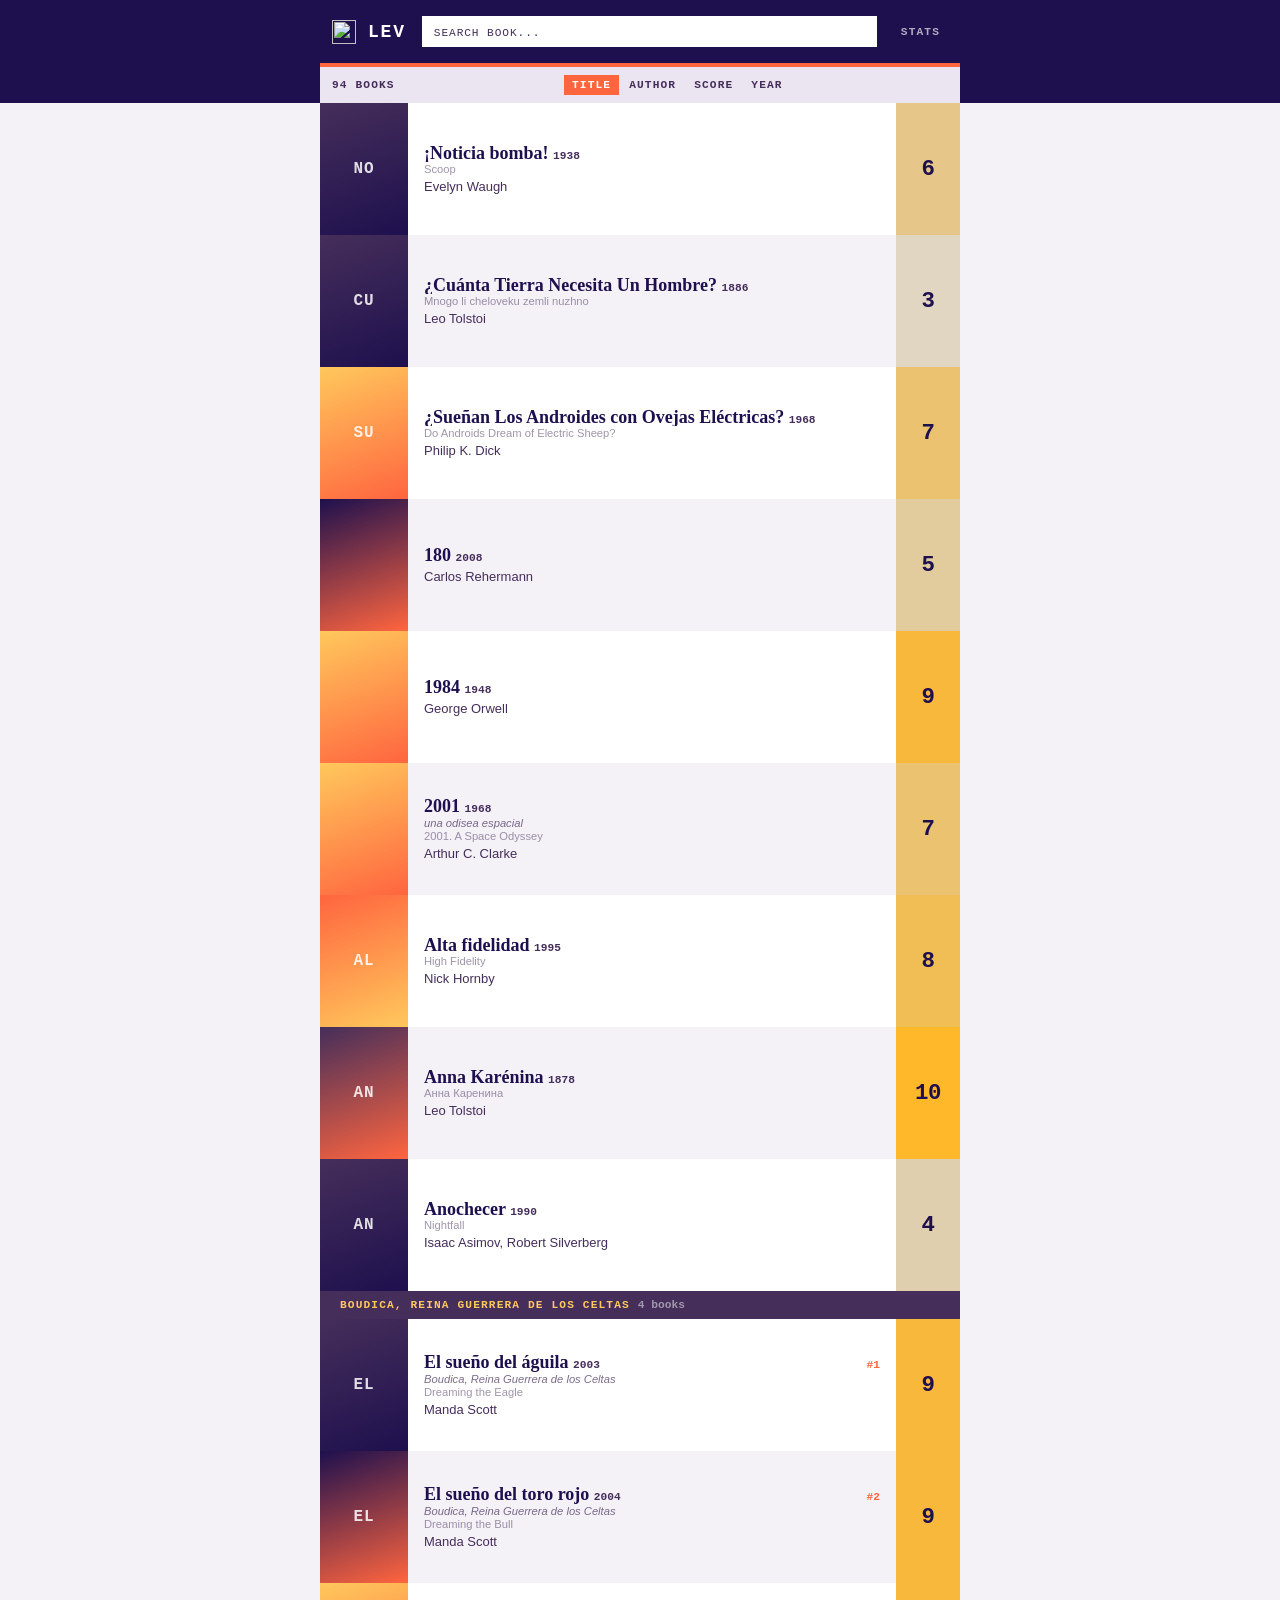
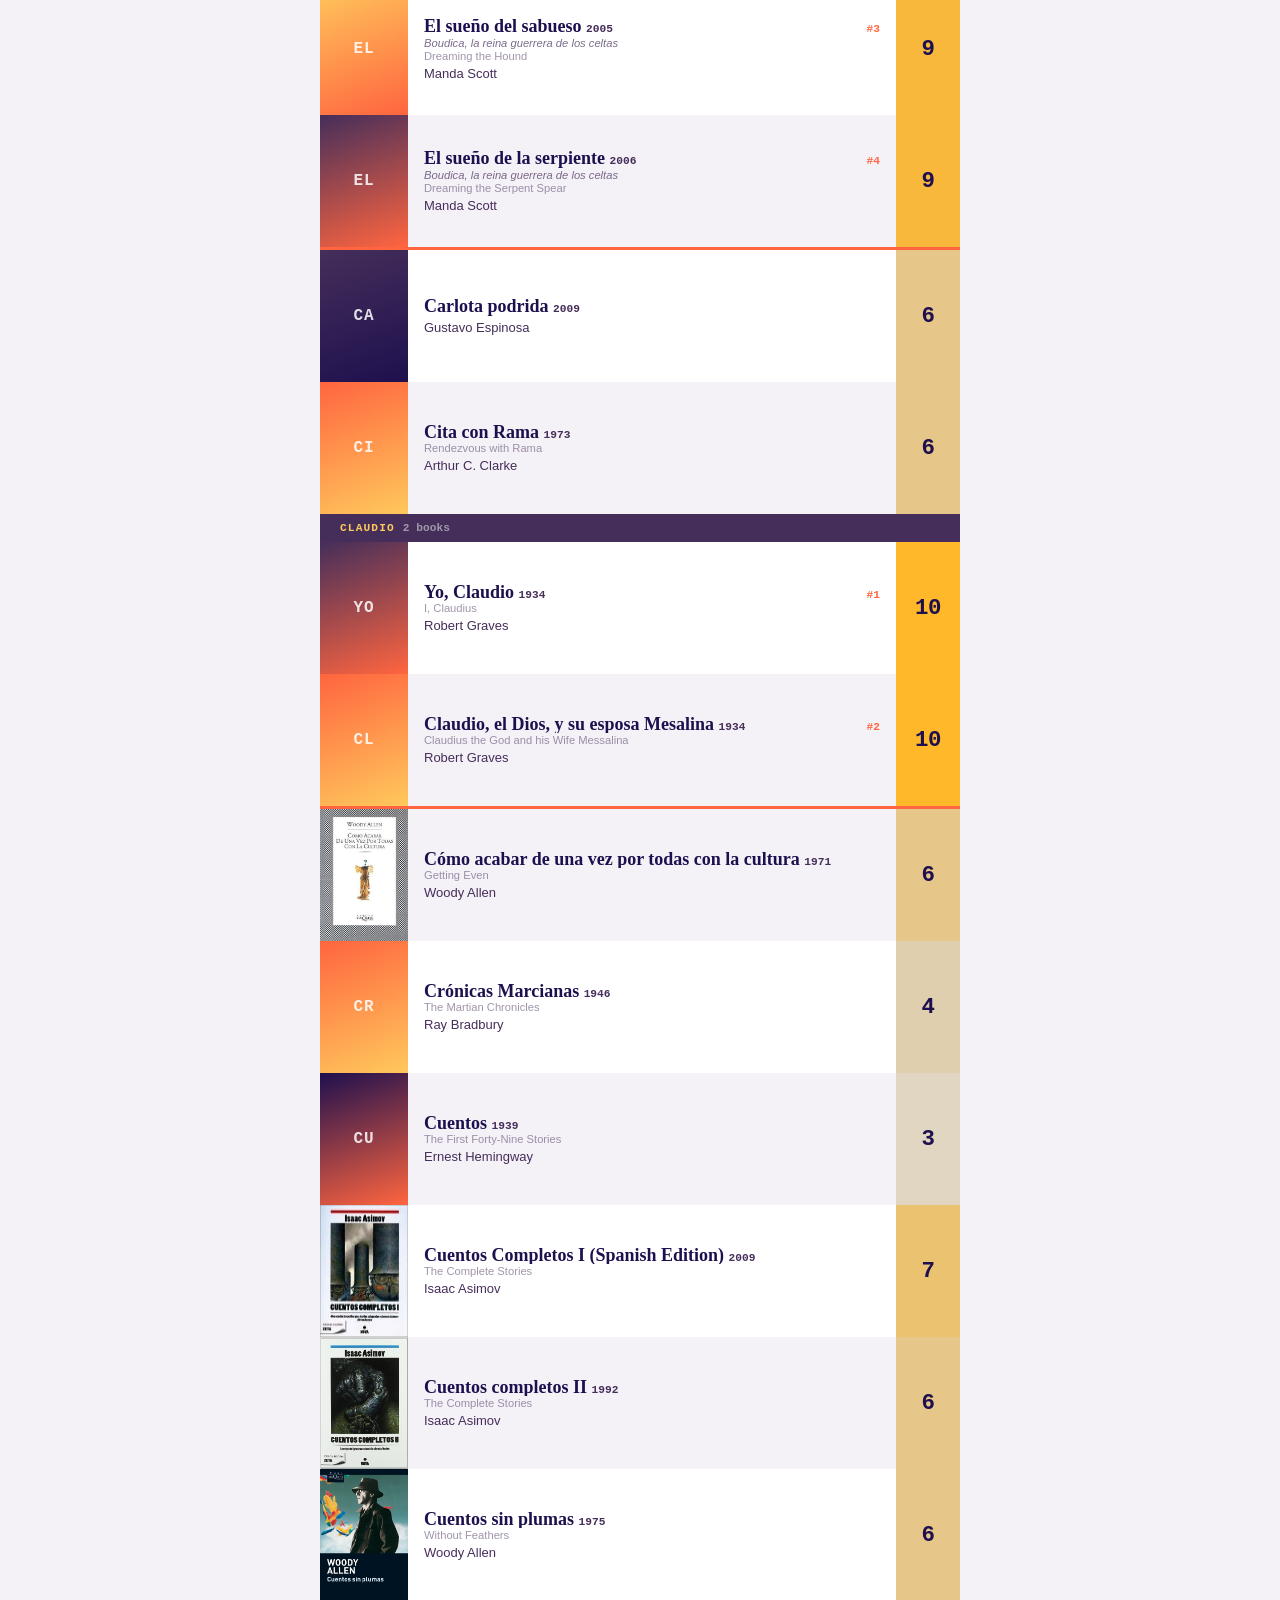
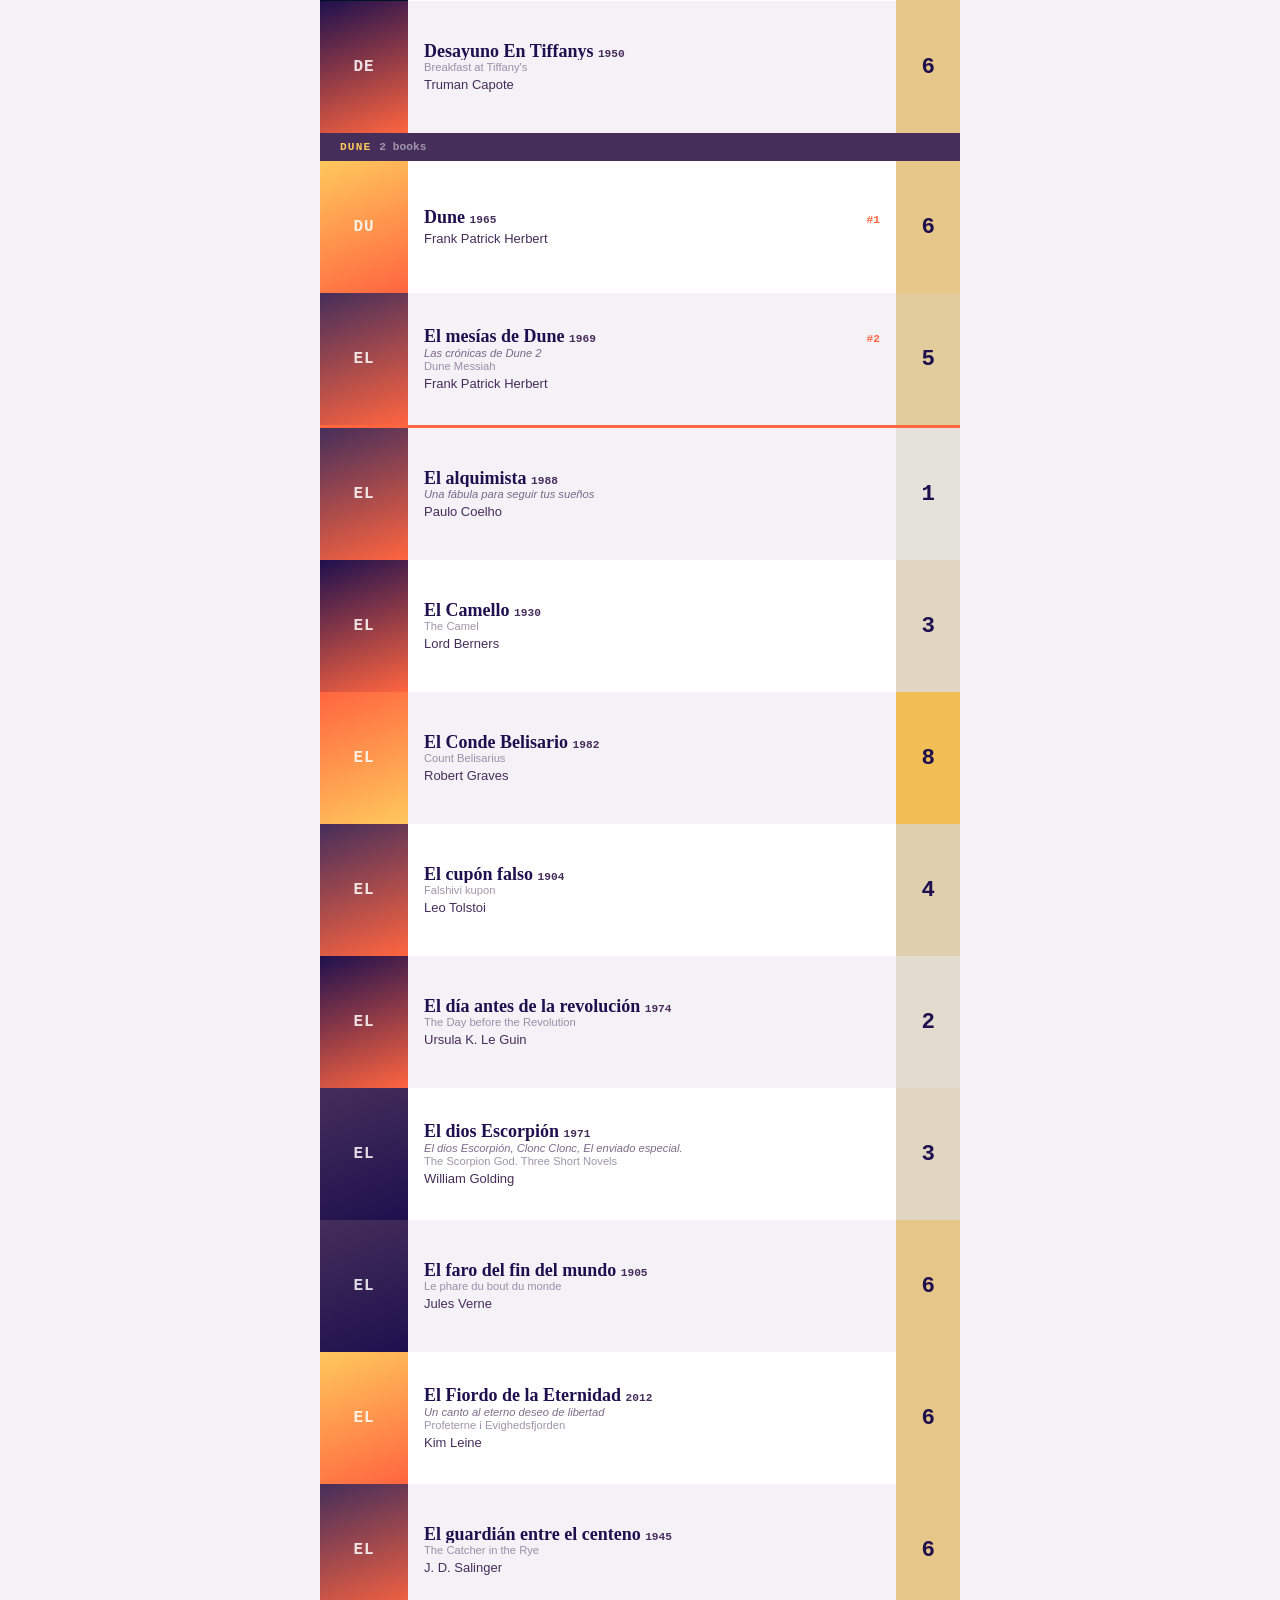
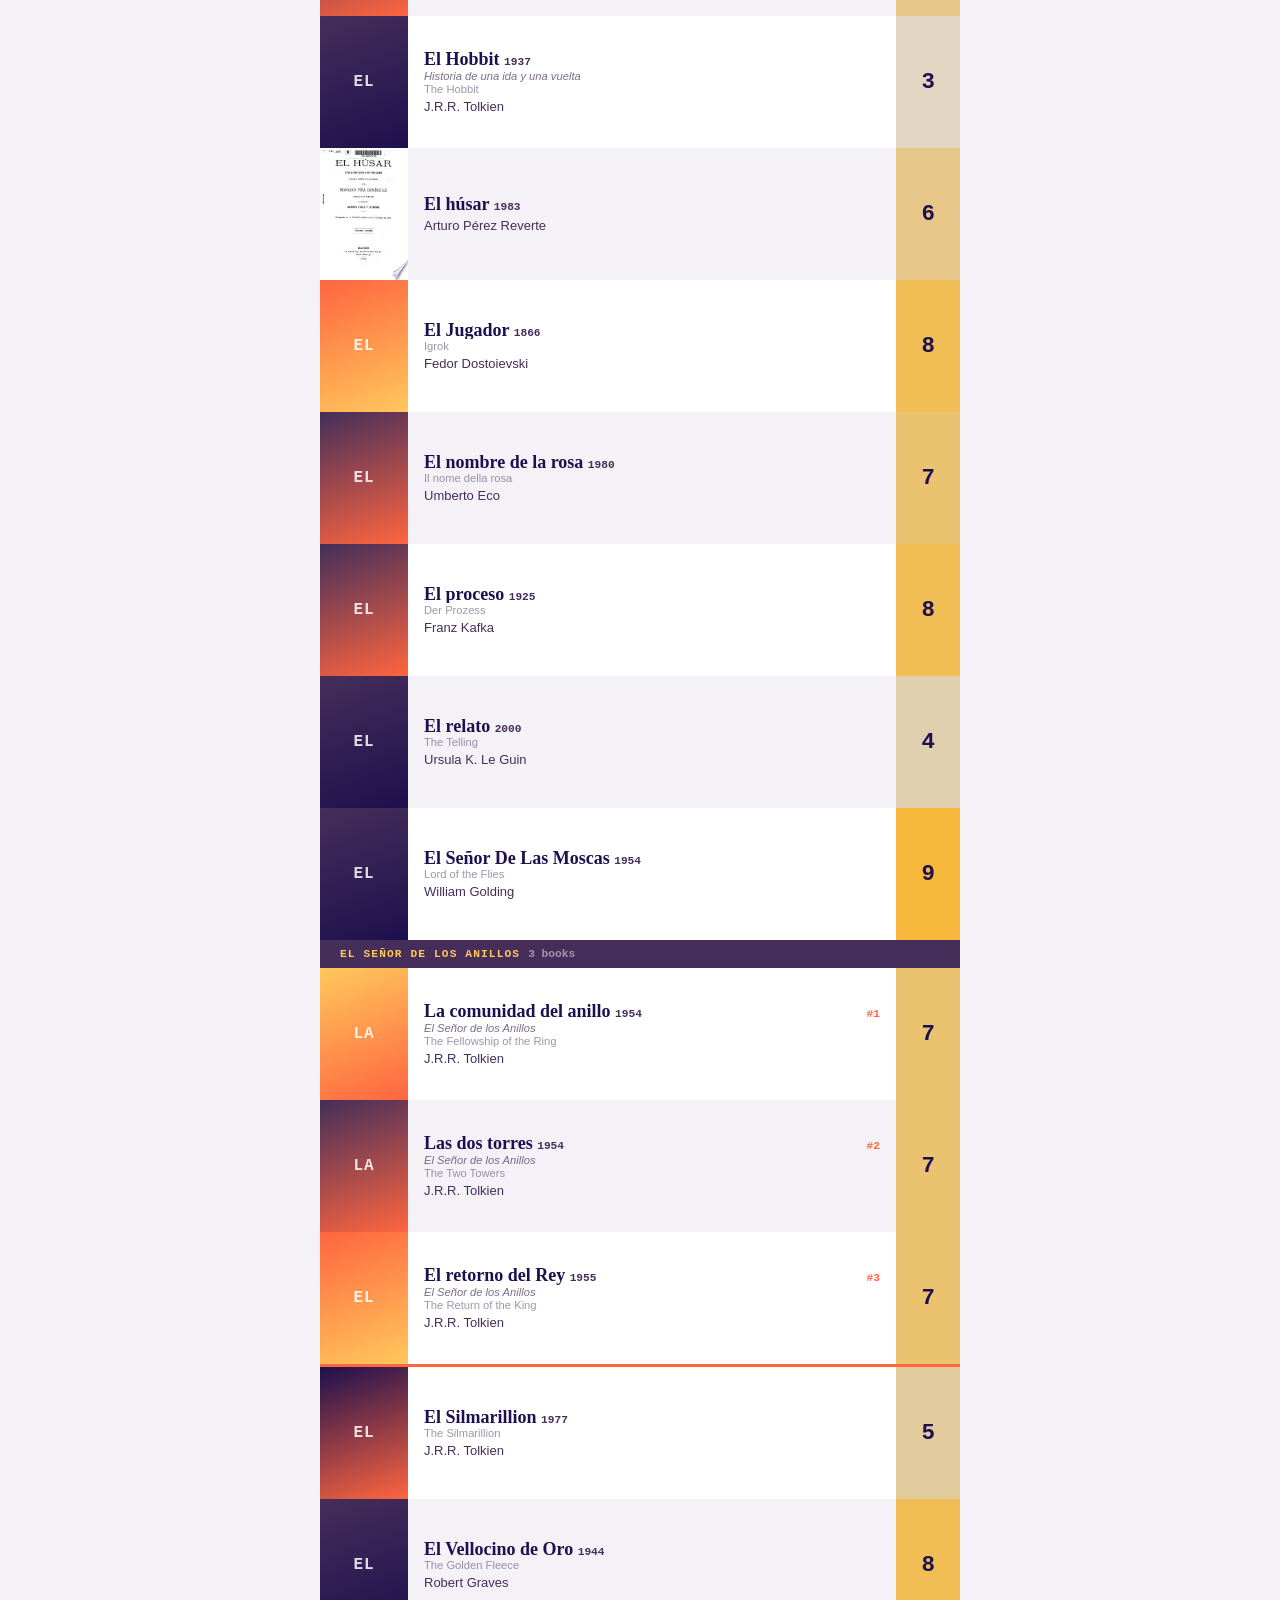
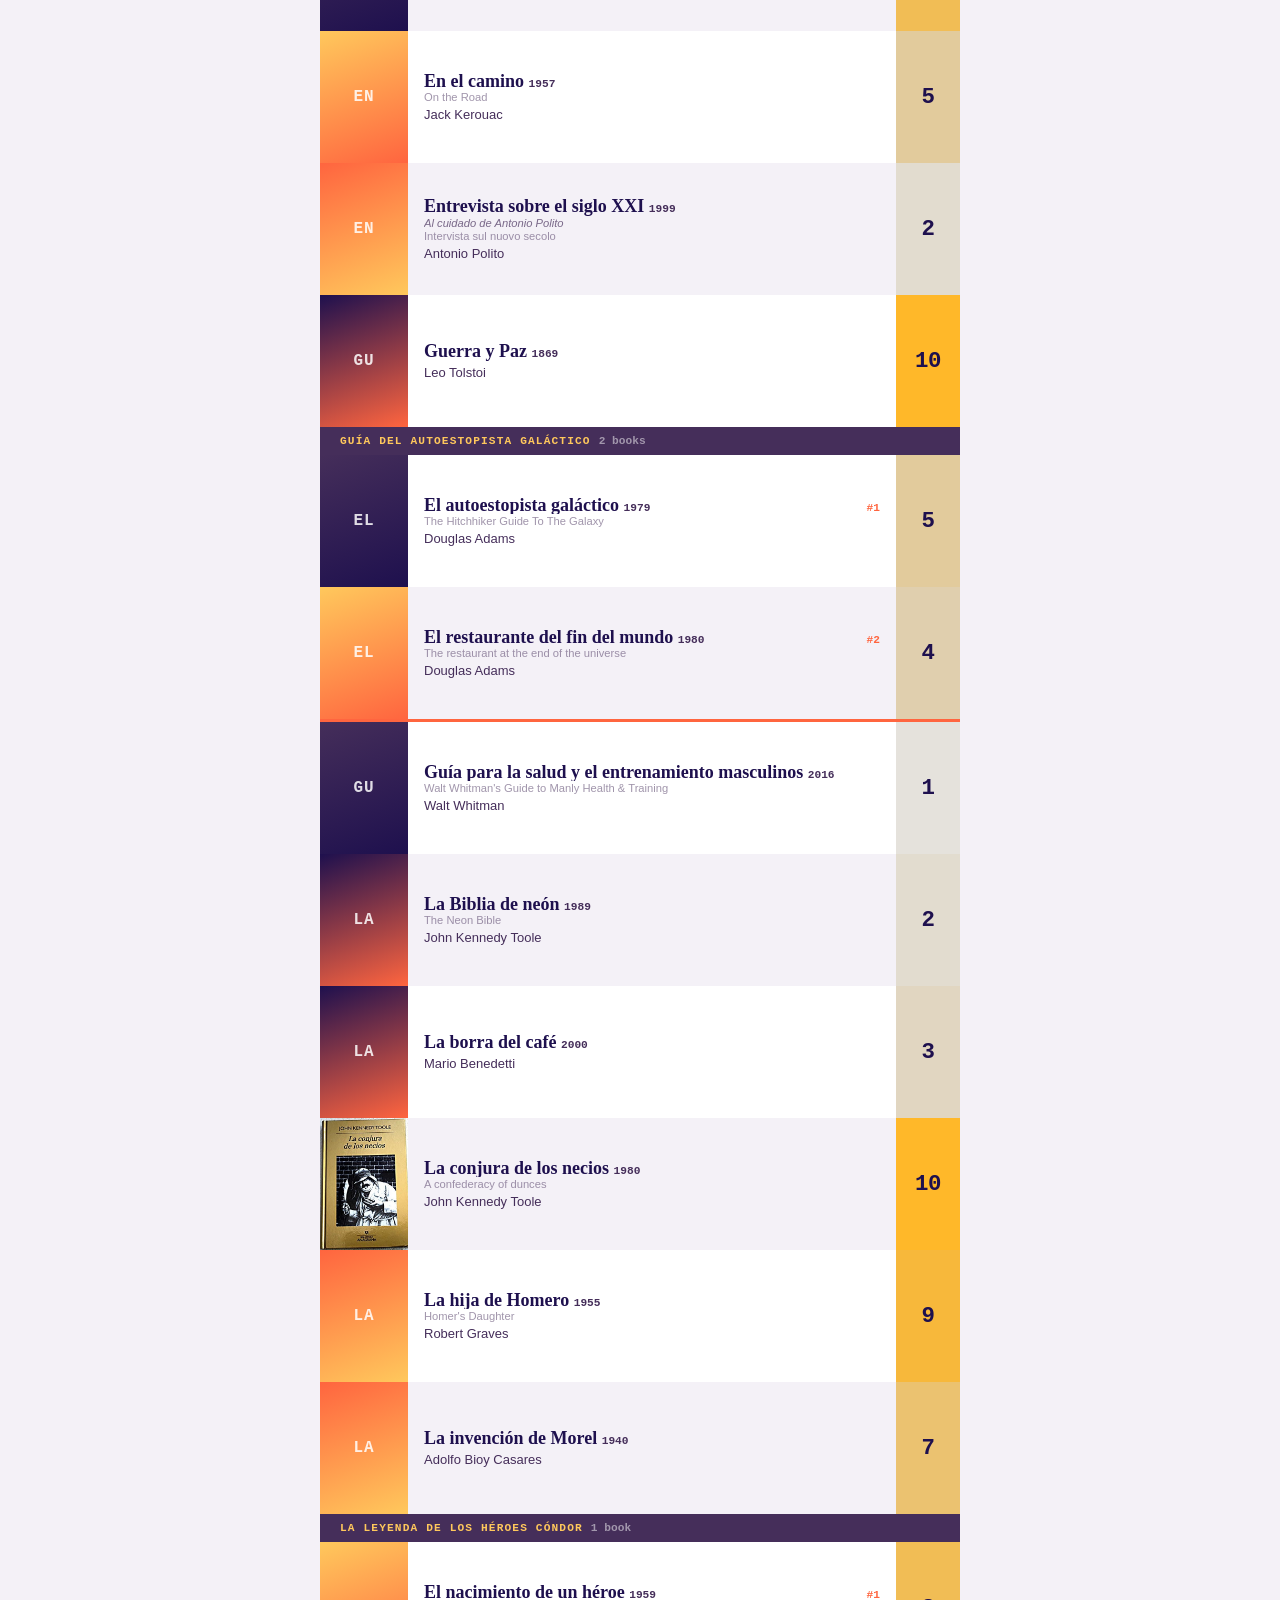
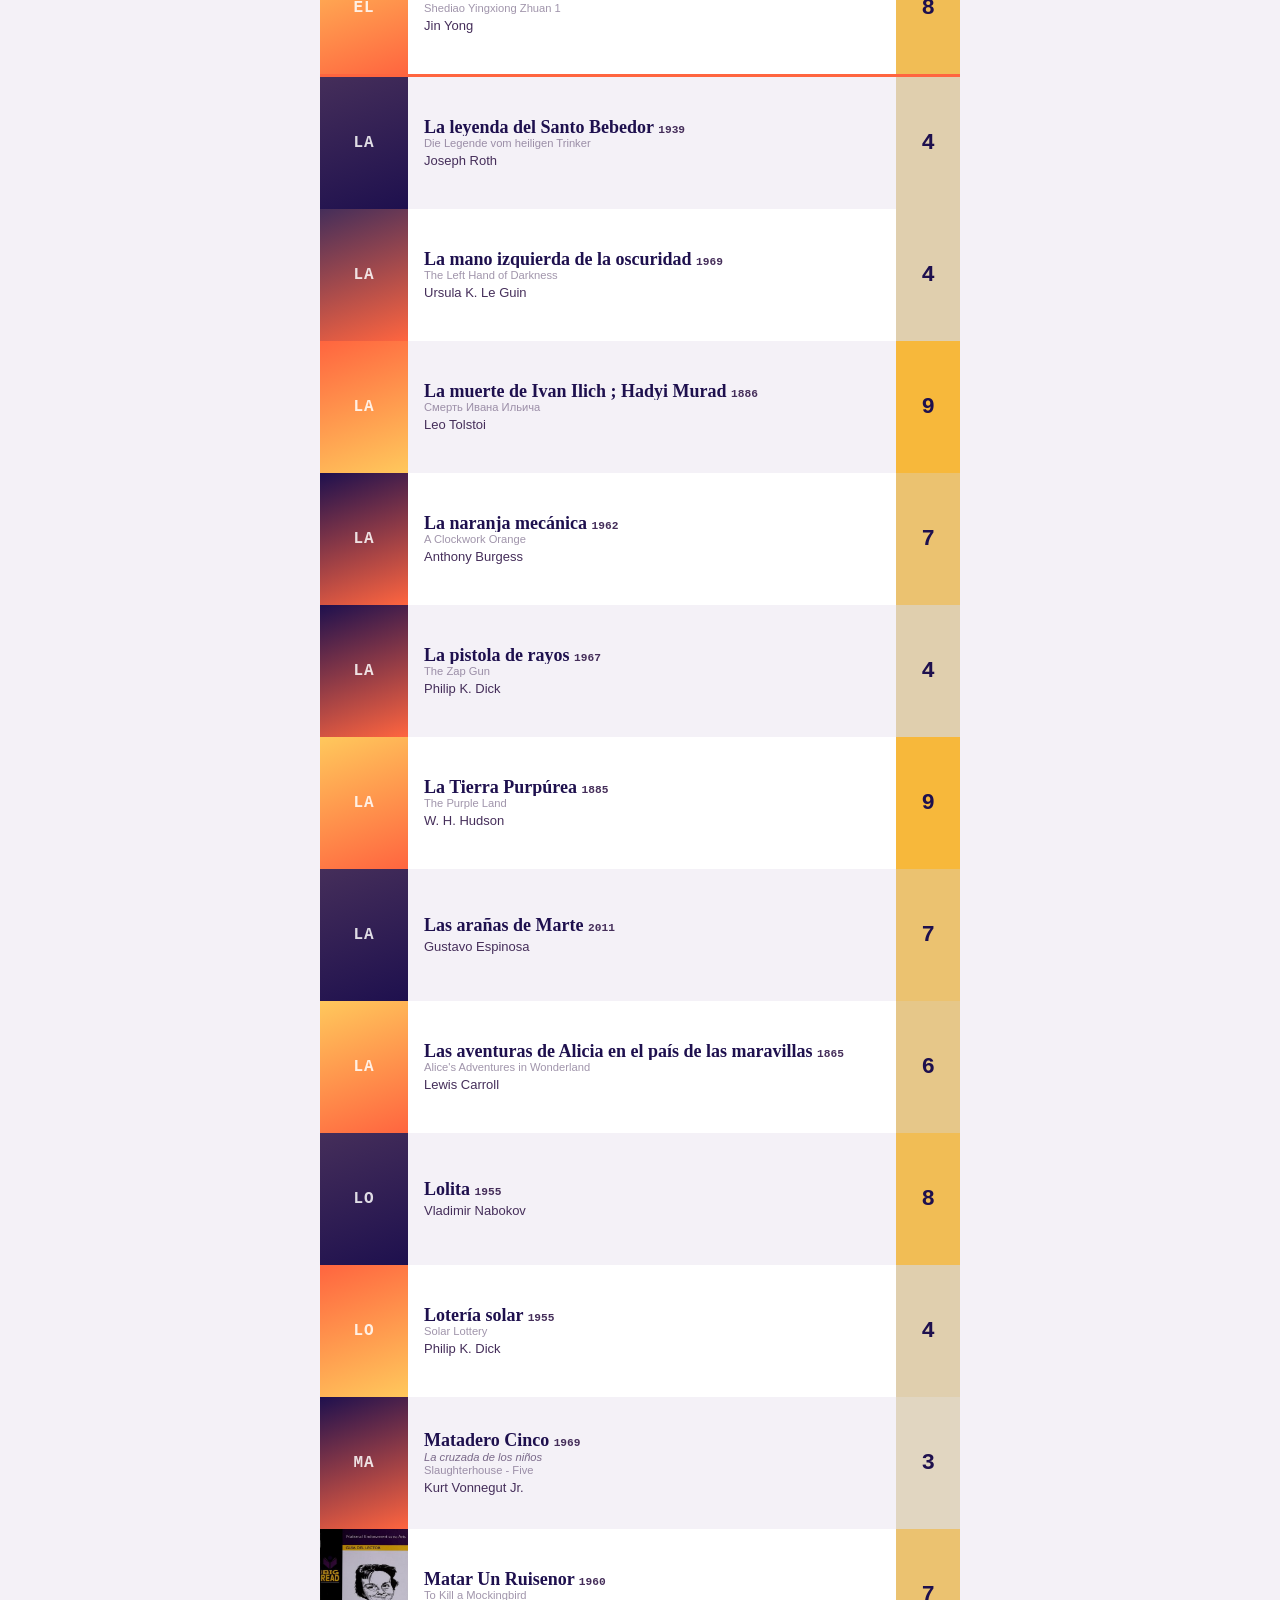
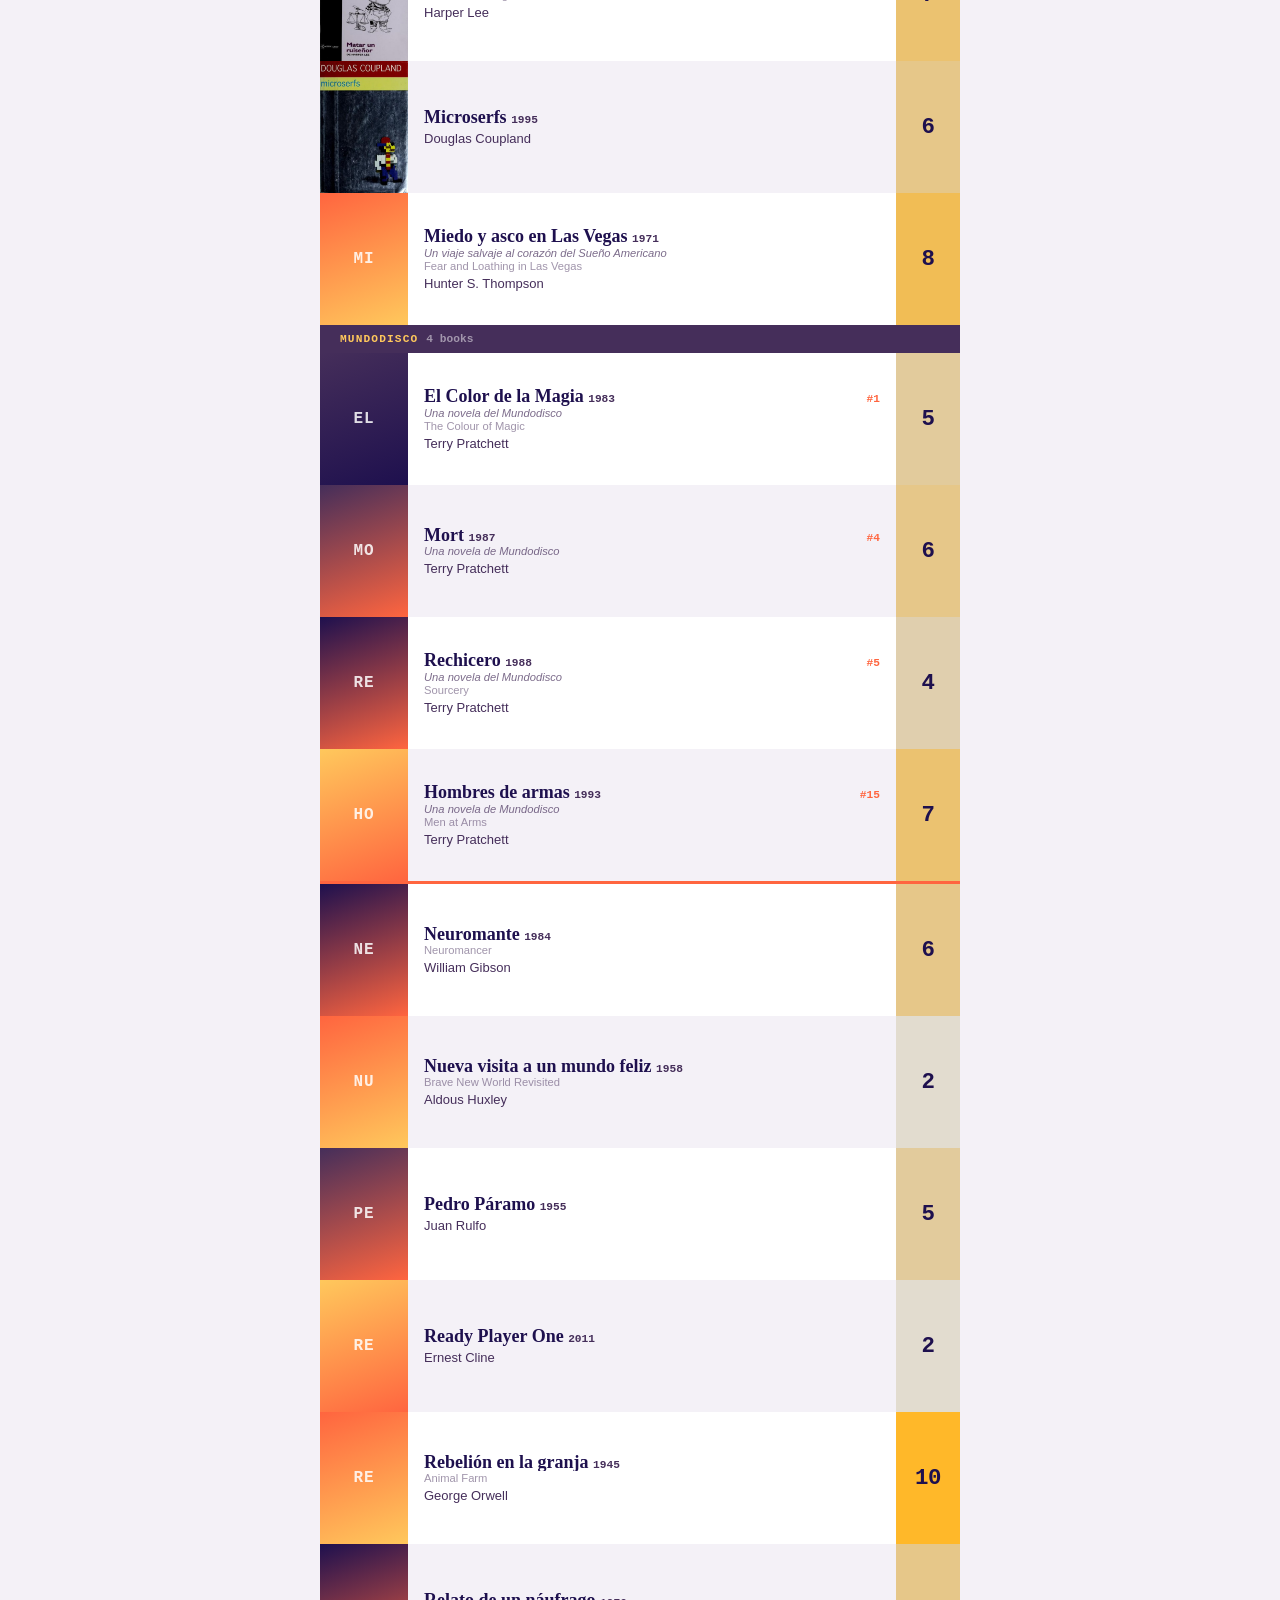
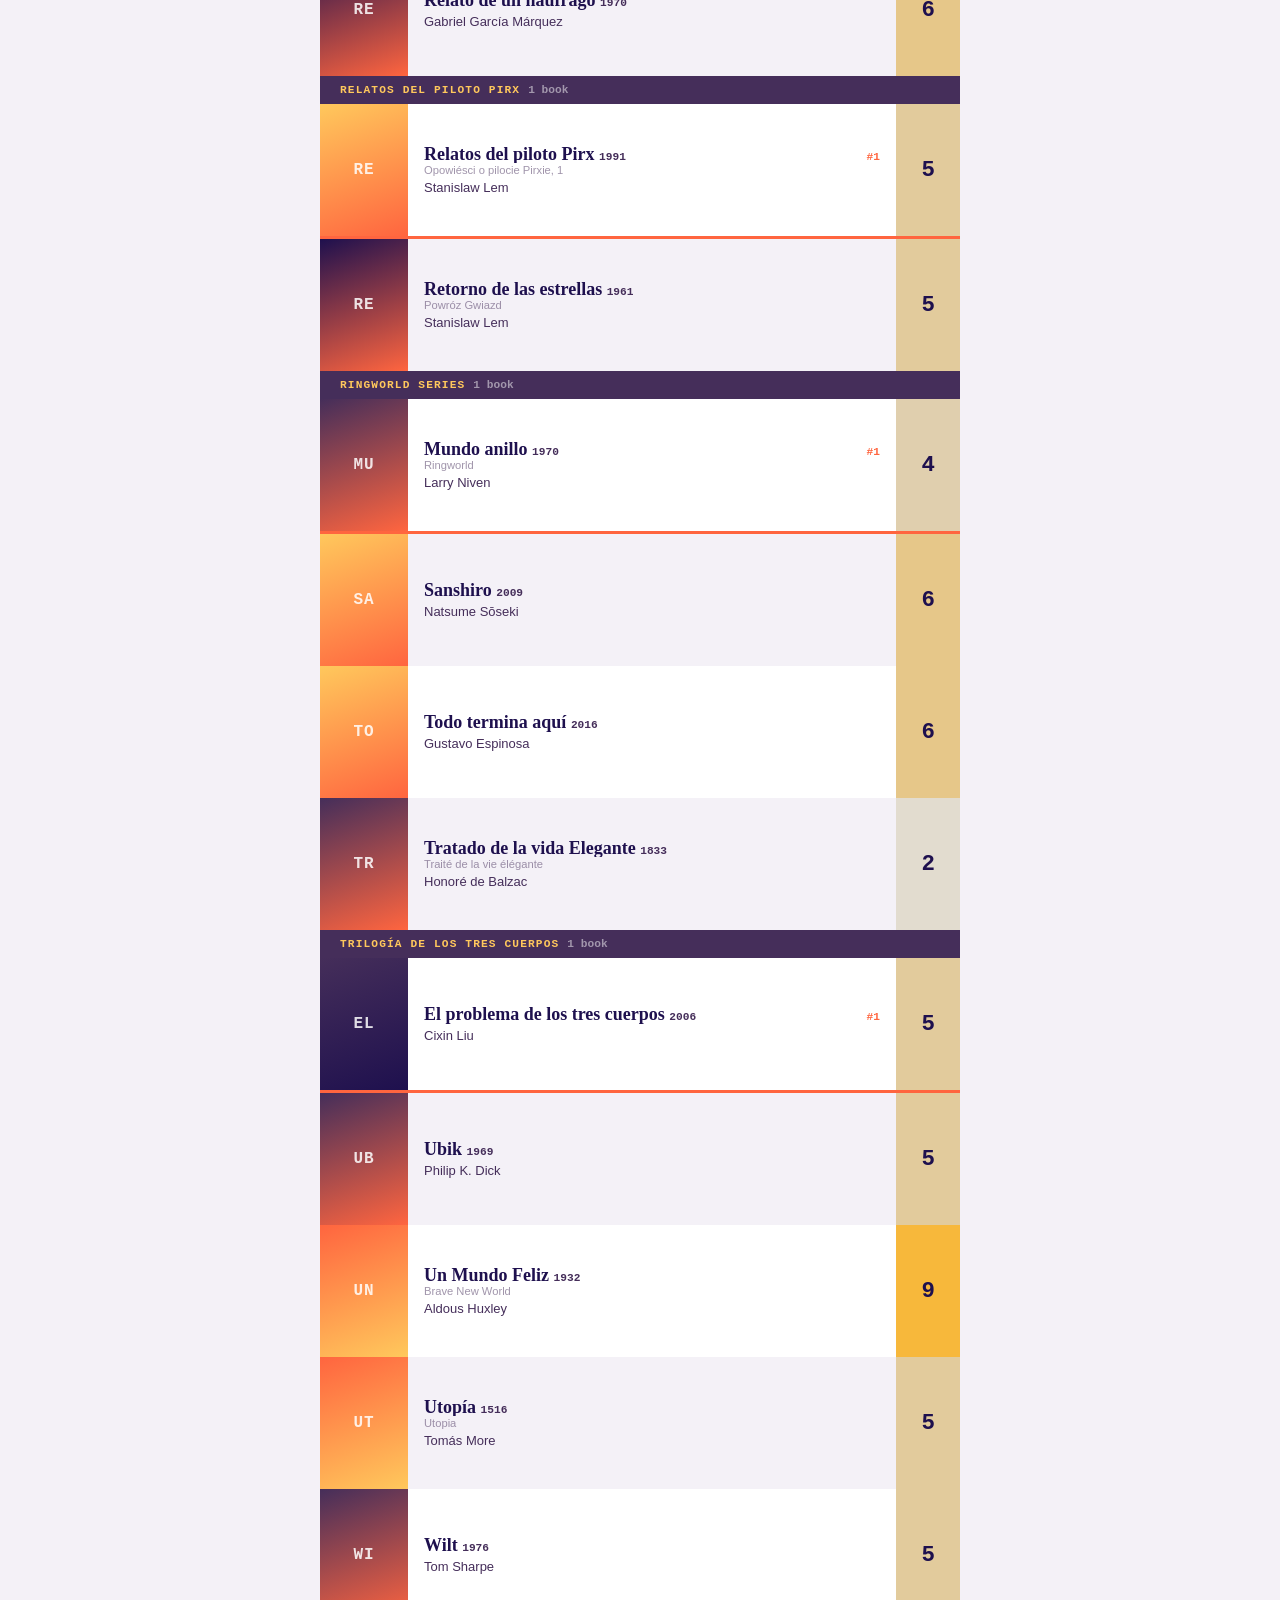
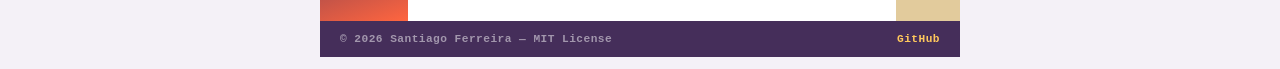
==== commit daf112f5: "Improve import and audit PWA" ====
--- a/docs/index.html
+++ b/docs/index.html
@@ -2,7 +2,7 @@
 <html lang="en">
 <head>
 <meta charset="UTF-8">
-<meta name="viewport" content="width=device-width, initial-scale=1.0">
+<meta name="viewport" content="width=device-width, initial-scale=1.0, viewport-fit=cover">
 <meta name="description" content="Lev — Personal book tracker">
 <title>Lev</title>
 <link rel="icon" href="assets/logo.svg" type="image/svg+xml">
--- a/docs/assets/main.css
+++ b/docs/assets/main.css
@@ -4,6 +4,9 @@
 /* ========================================
    @font-face & Design Tokens (outside layers)
    ======================================== */
+/* font-display: SpaceMono is short, ornamental masthead/eyebrow copy — `swap`
+   is fine. The other three render across many rows; on a PWA with SW
+   precache, `optional` skips the font-swap reflow that drives CLS. */
 @font-face {
   font-family: 'SpaceMono';
   src: url('space-mono-700.woff2') format('woff2');
@@ -16,28 +19,28 @@
   src: url('dm-serif-display-400.woff2') format('woff2');
   font-weight: 400;
   font-style: normal;
-  font-display: swap;
+  font-display: optional;
 }
 @font-face {
   font-family: 'WorkSans';
   src: url('work-sans-400.woff2') format('woff2');
   font-weight: 400;
   font-style: normal;
-  font-display: swap;
+  font-display: optional;
 }
 @font-face {
   font-family: 'WorkSans';
   src: url('work-sans-600.woff2') format('woff2');
   font-weight: 600;
   font-style: normal;
-  font-display: swap;
+  font-display: optional;
 }
 @font-face {
   font-family: 'JetBrainsMono';
   src: url('jetbrains-mono-700.woff2') format('woff2');
   font-weight: 700;
   font-style: normal;
-  font-display: swap;
+  font-display: optional;
 }
 
 :root {
@@ -223,6 +226,10 @@
   .toolbar-sticky { position: sticky; top: 0; z-index: 10; }
   .accent-strip { height: 4px; }
 
+  /* Bottom safe-area: keep the footer content above the iPhone home
+     indicator on installed PWAs. The inset is 0 in browser mode. */
+  footer { padding-bottom: calc(var(--sp-3) + env(safe-area-inset-bottom, 0px)); }
+
   .sort-toggle {
     display: inline-flex;
     gap: 2px;
@@ -415,10 +422,15 @@
   dialog {
     border: none;
     padding: 0;
+    position: fixed;
+    inset: 0;
+    margin: auto;
     max-width: 640px;
     width: 100%;
-    margin: auto;
-    overflow: hidden;
+    height: max-content;
+    max-height: calc(100dvh - env(safe-area-inset-top, 0px) - env(safe-area-inset-bottom, 0px));
+    overflow-y: auto;
+    overscroll-behavior: contain;
     background: var(--c-white);
     &::backdrop { background: rgba(30,16,78,0.6); }
     opacity: 1;
@@ -683,6 +695,7 @@
       margin: 0;
       overflow-y: auto;
       overscroll-behavior: contain;
+      padding-bottom: env(safe-area-inset-bottom, 0px);
     }
     .detail-grid { grid-template-columns: 1fr; }
     .detail-score-strip { flex-direction: column; }
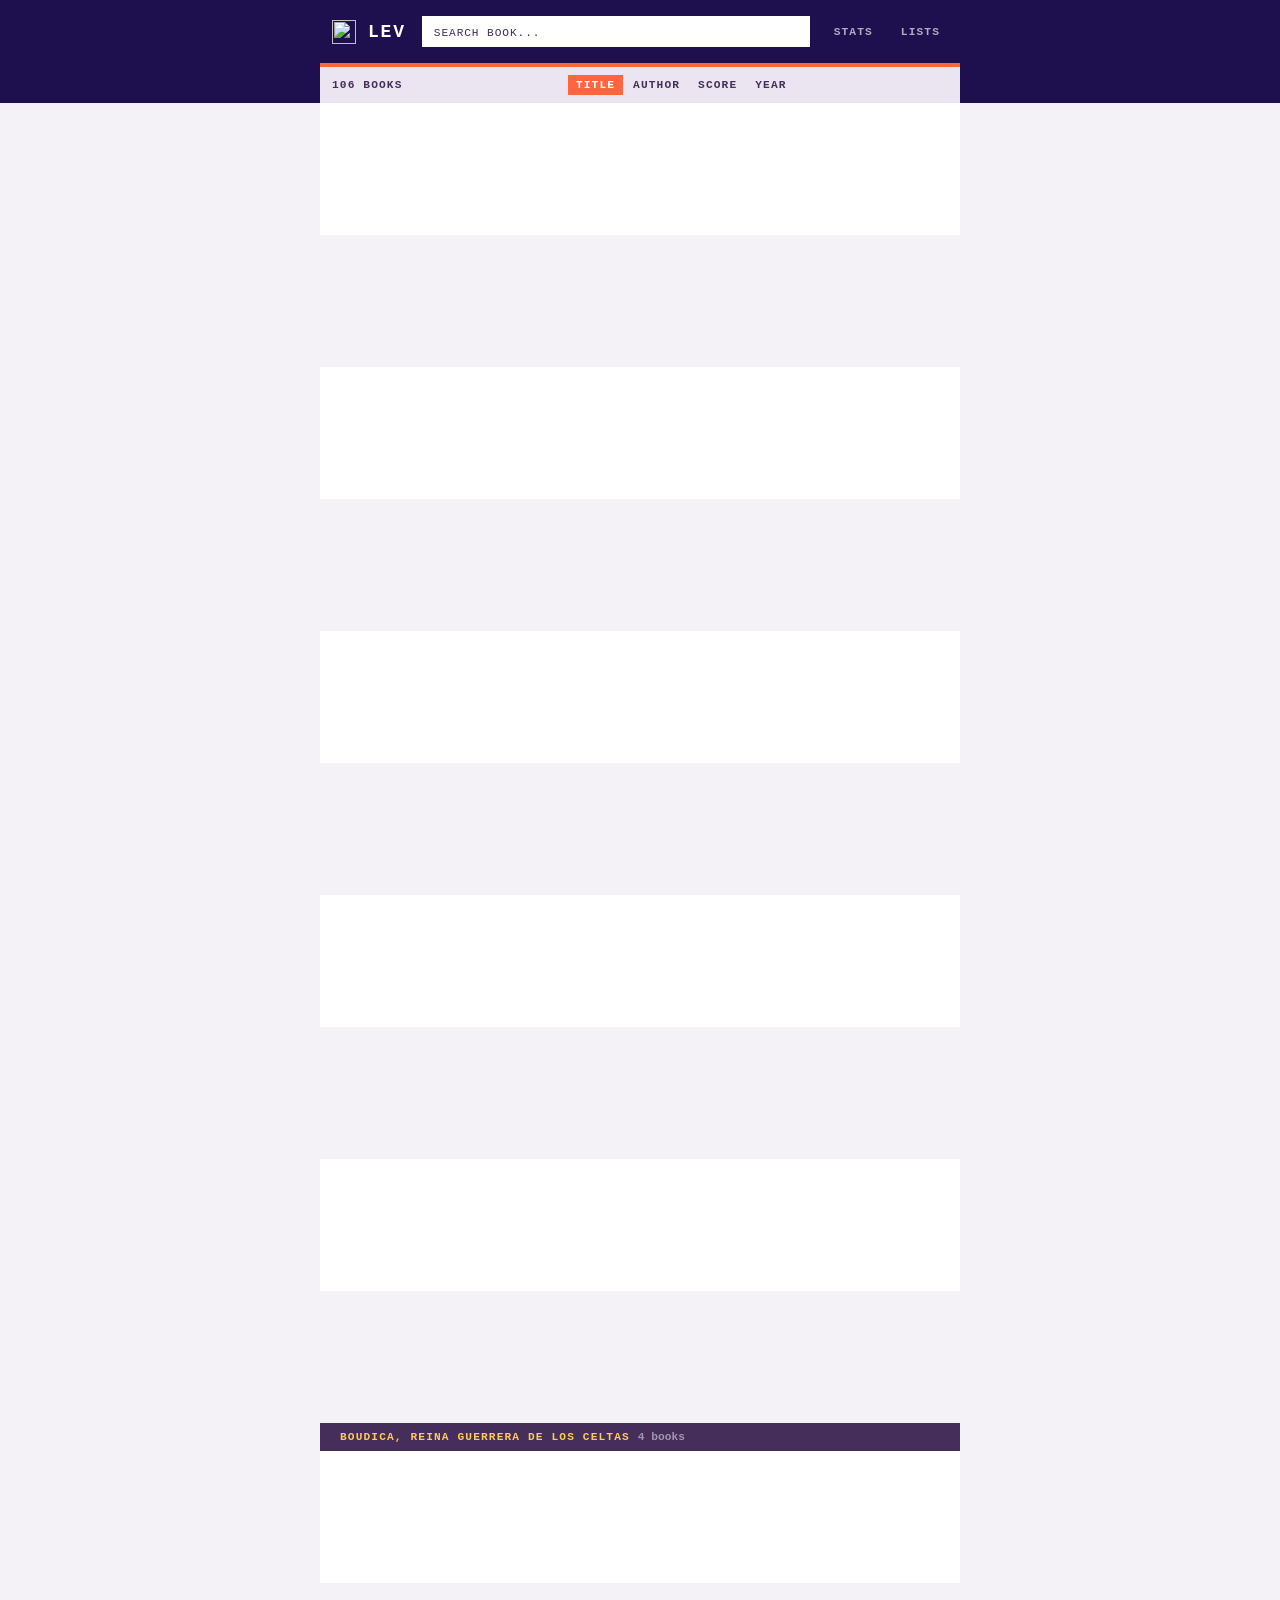
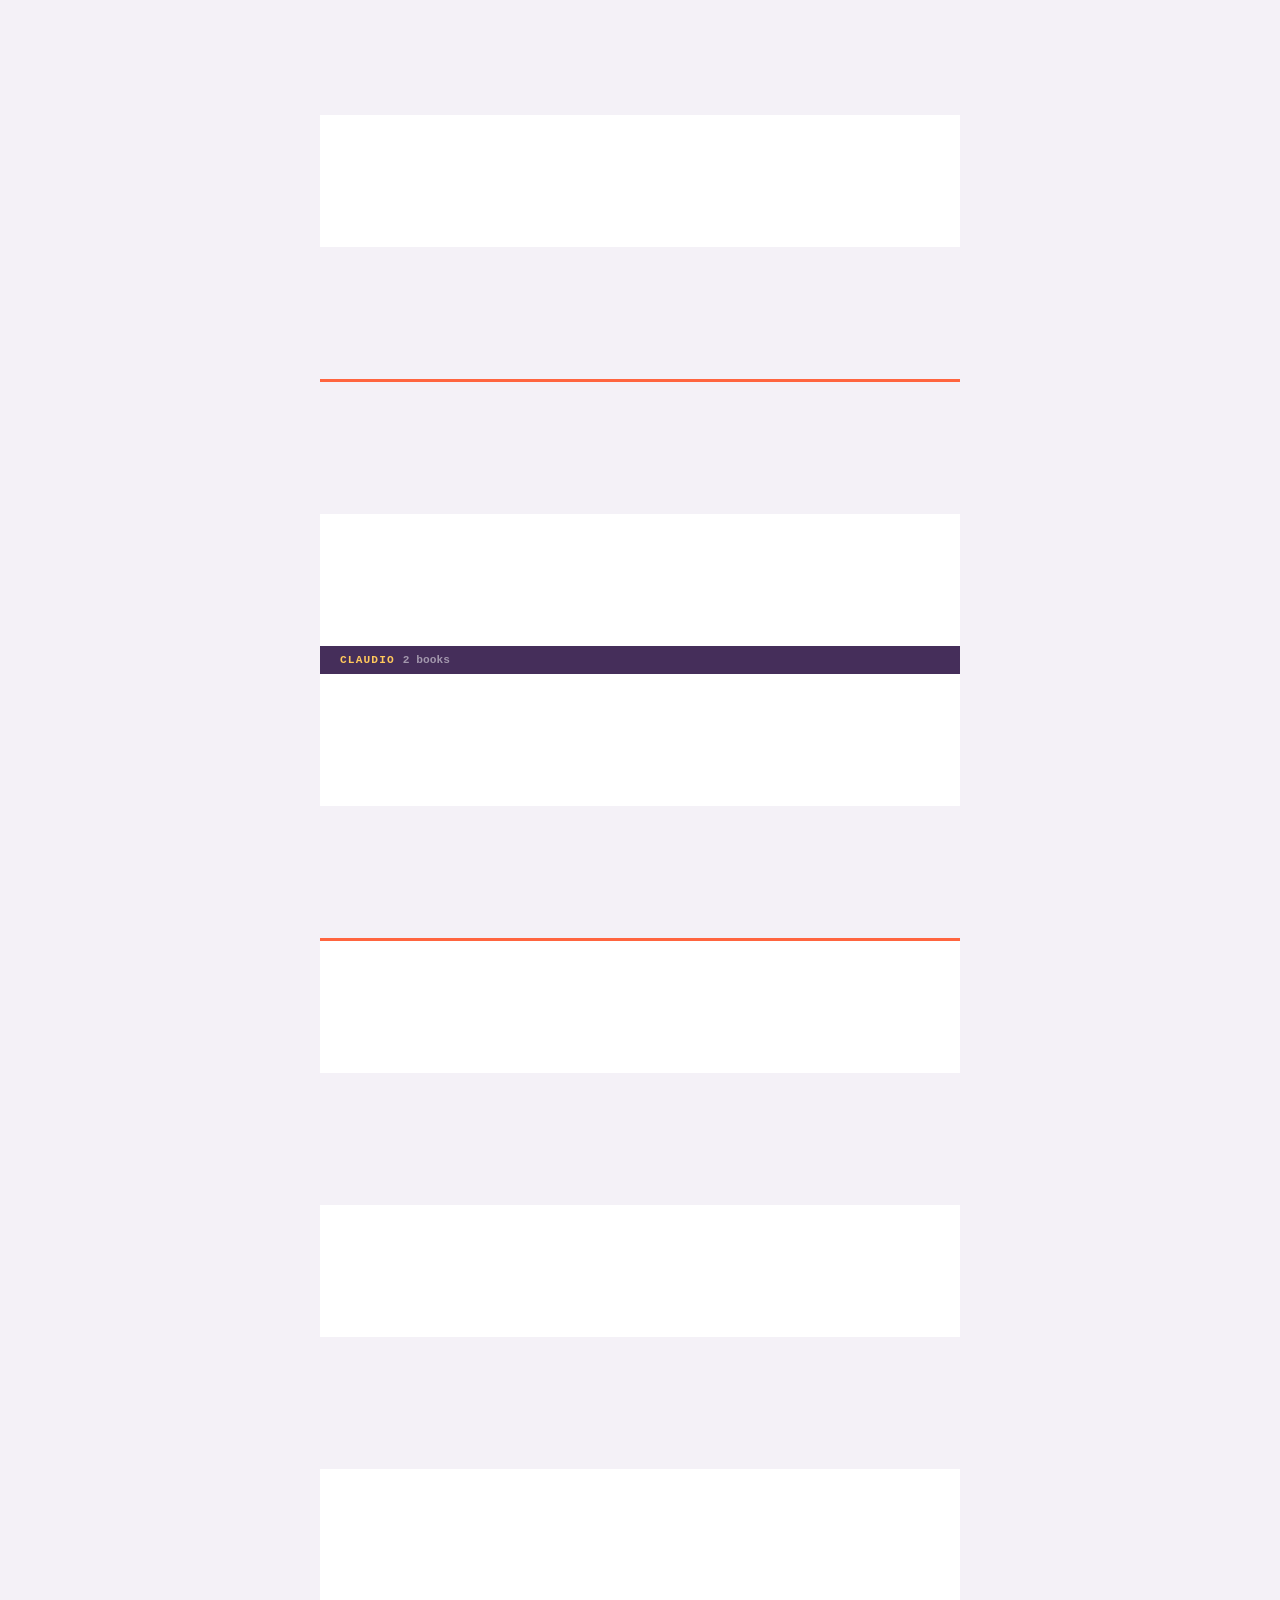
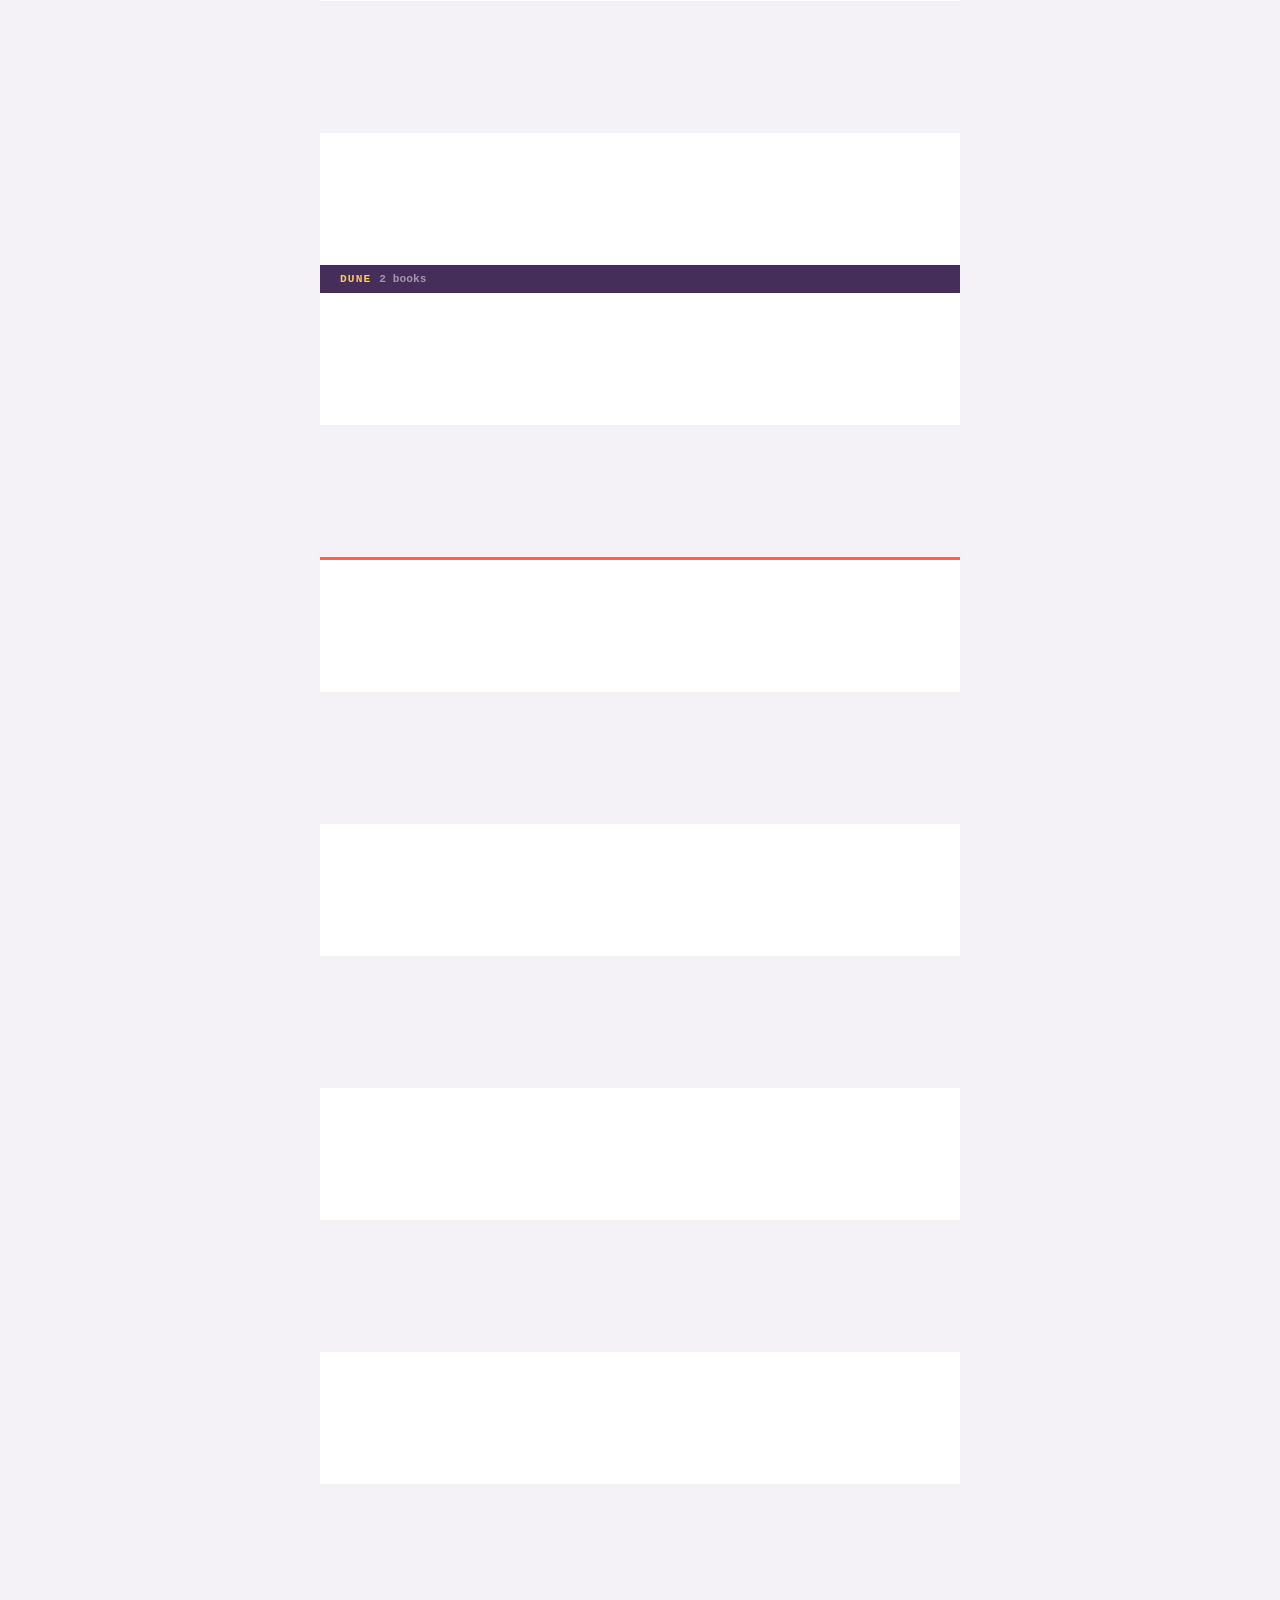
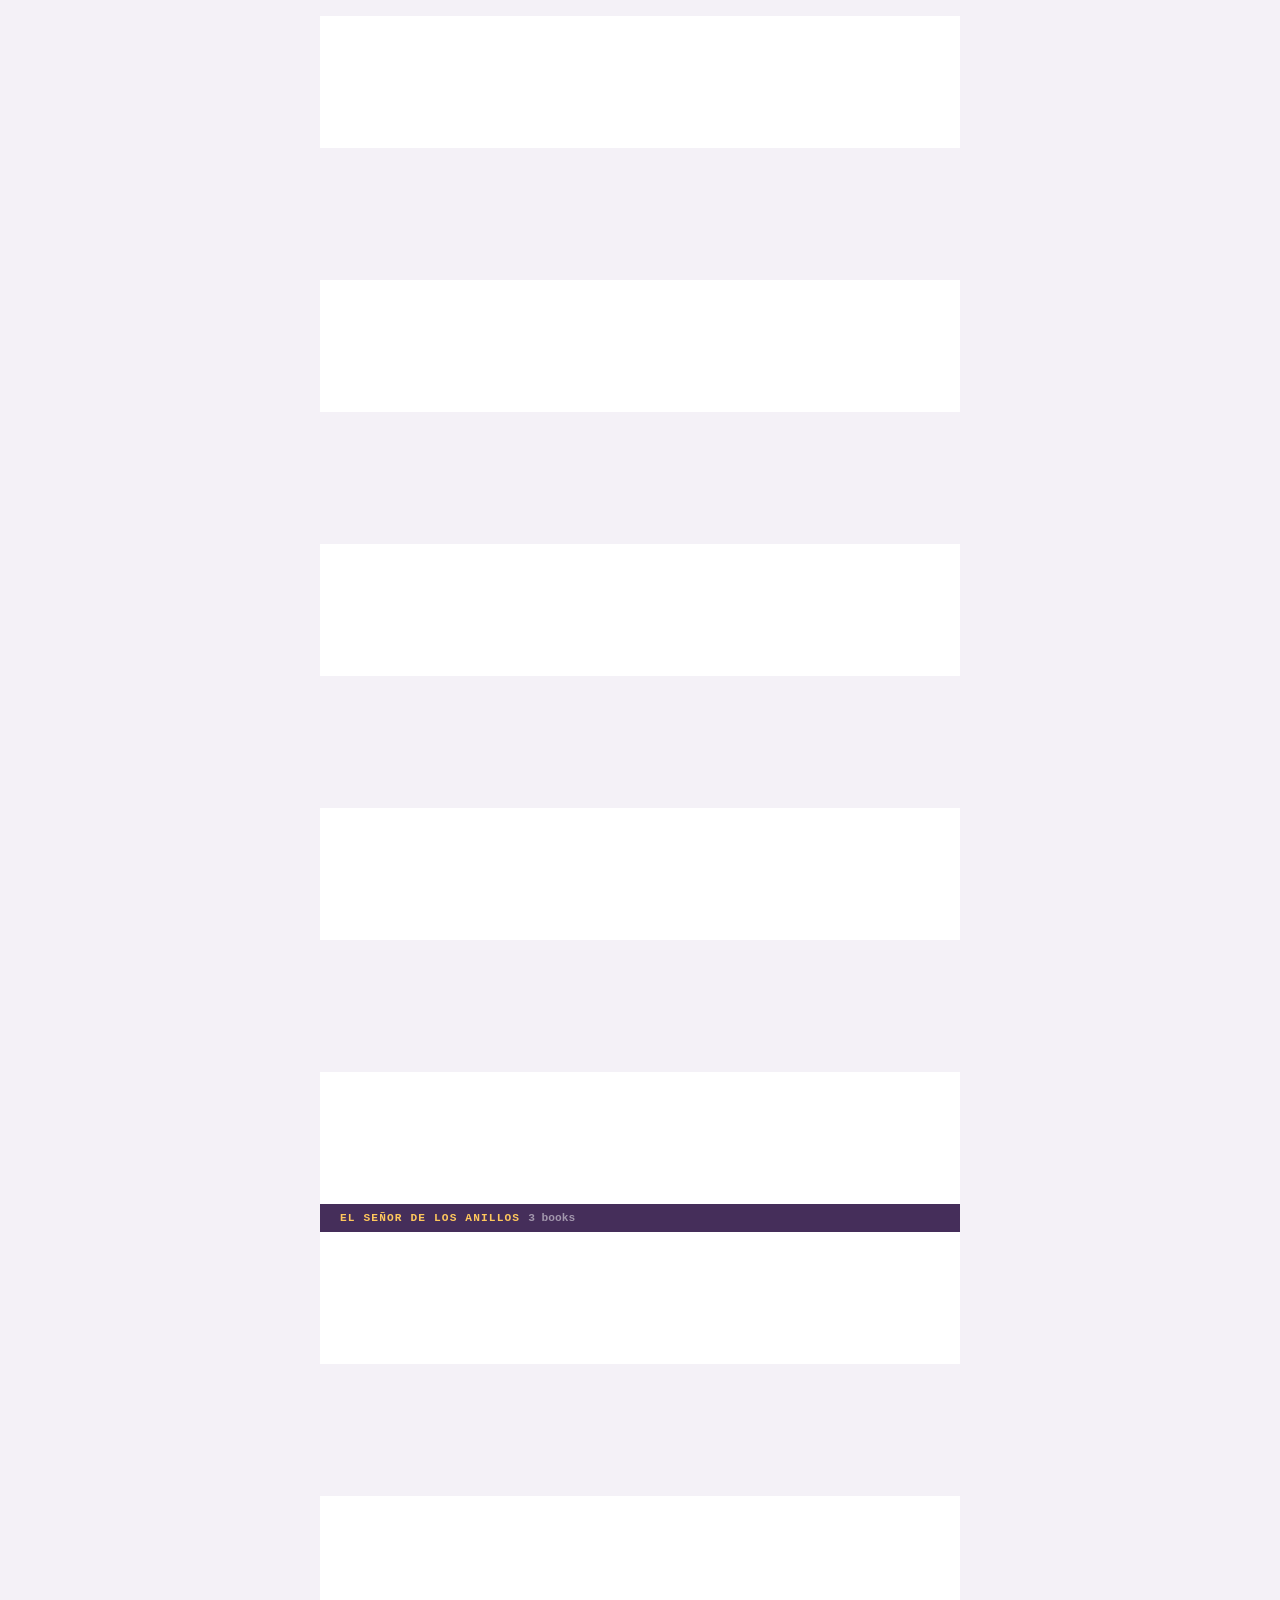
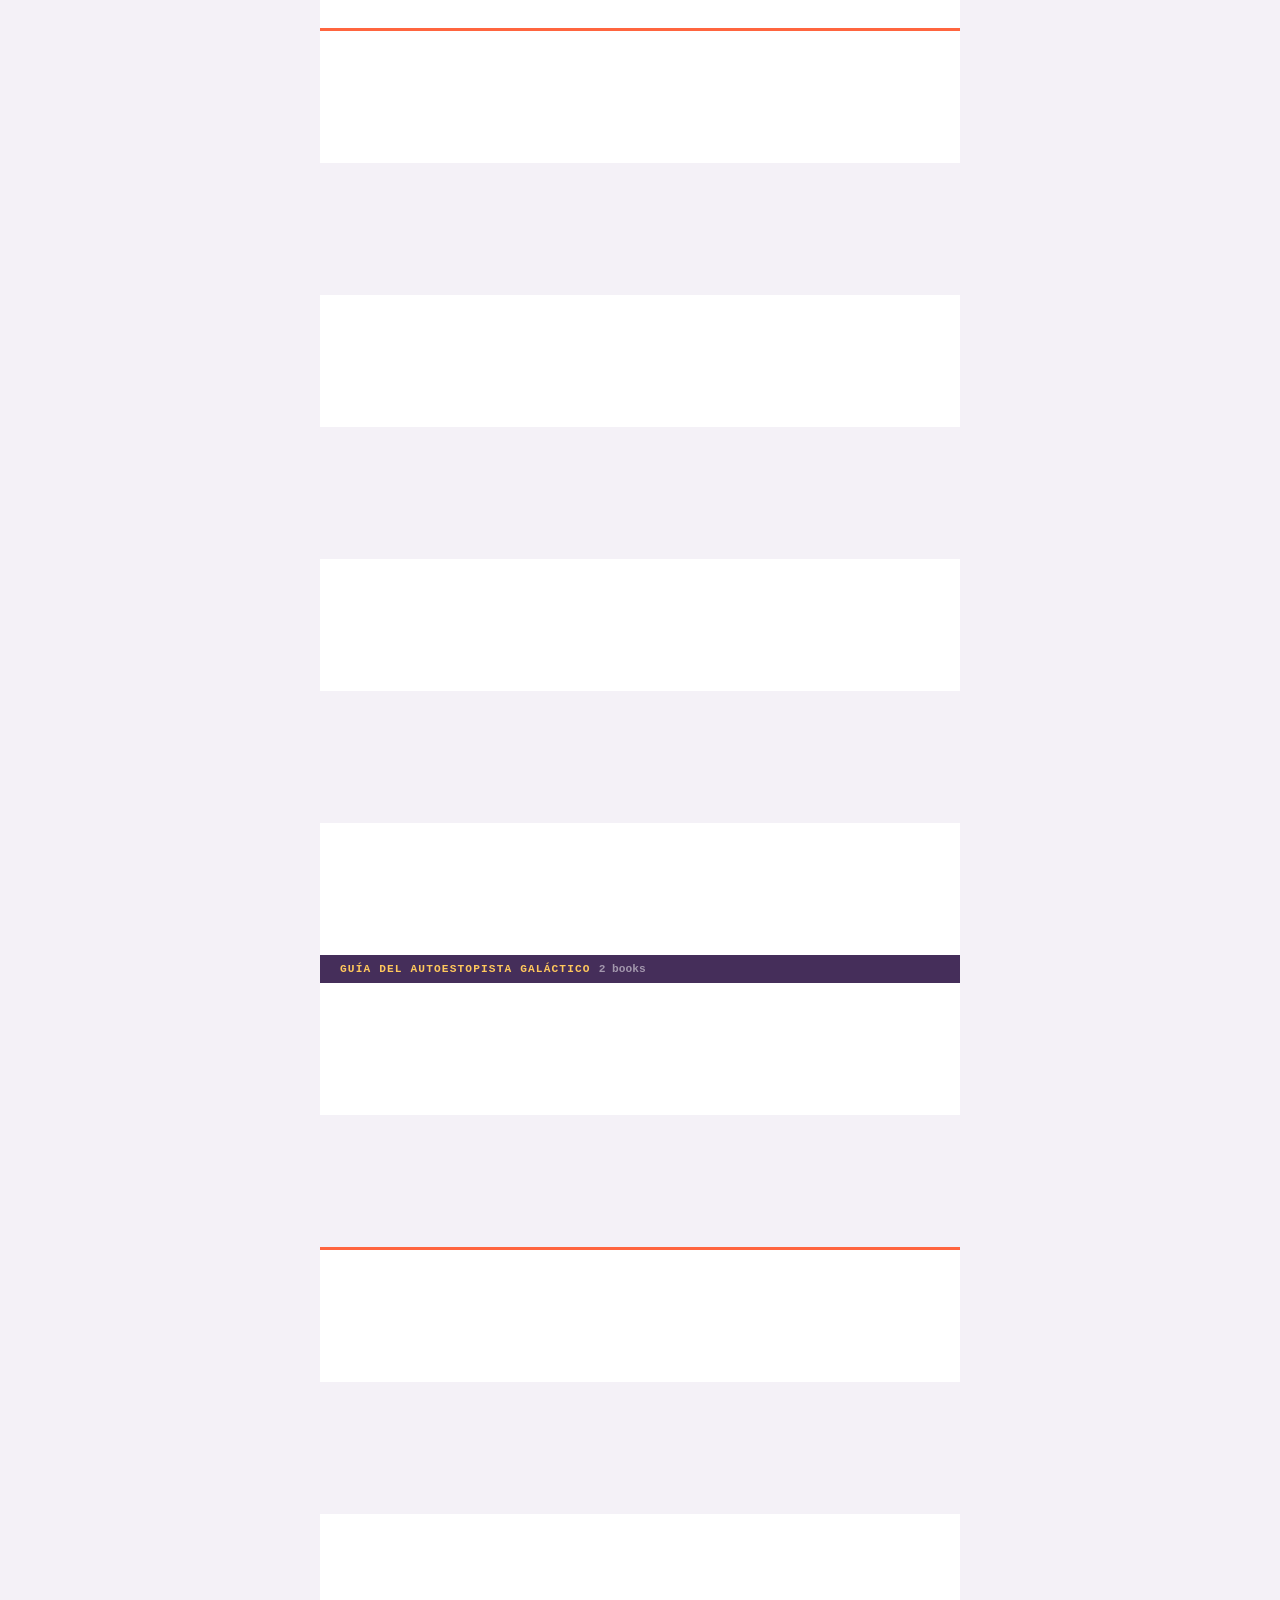
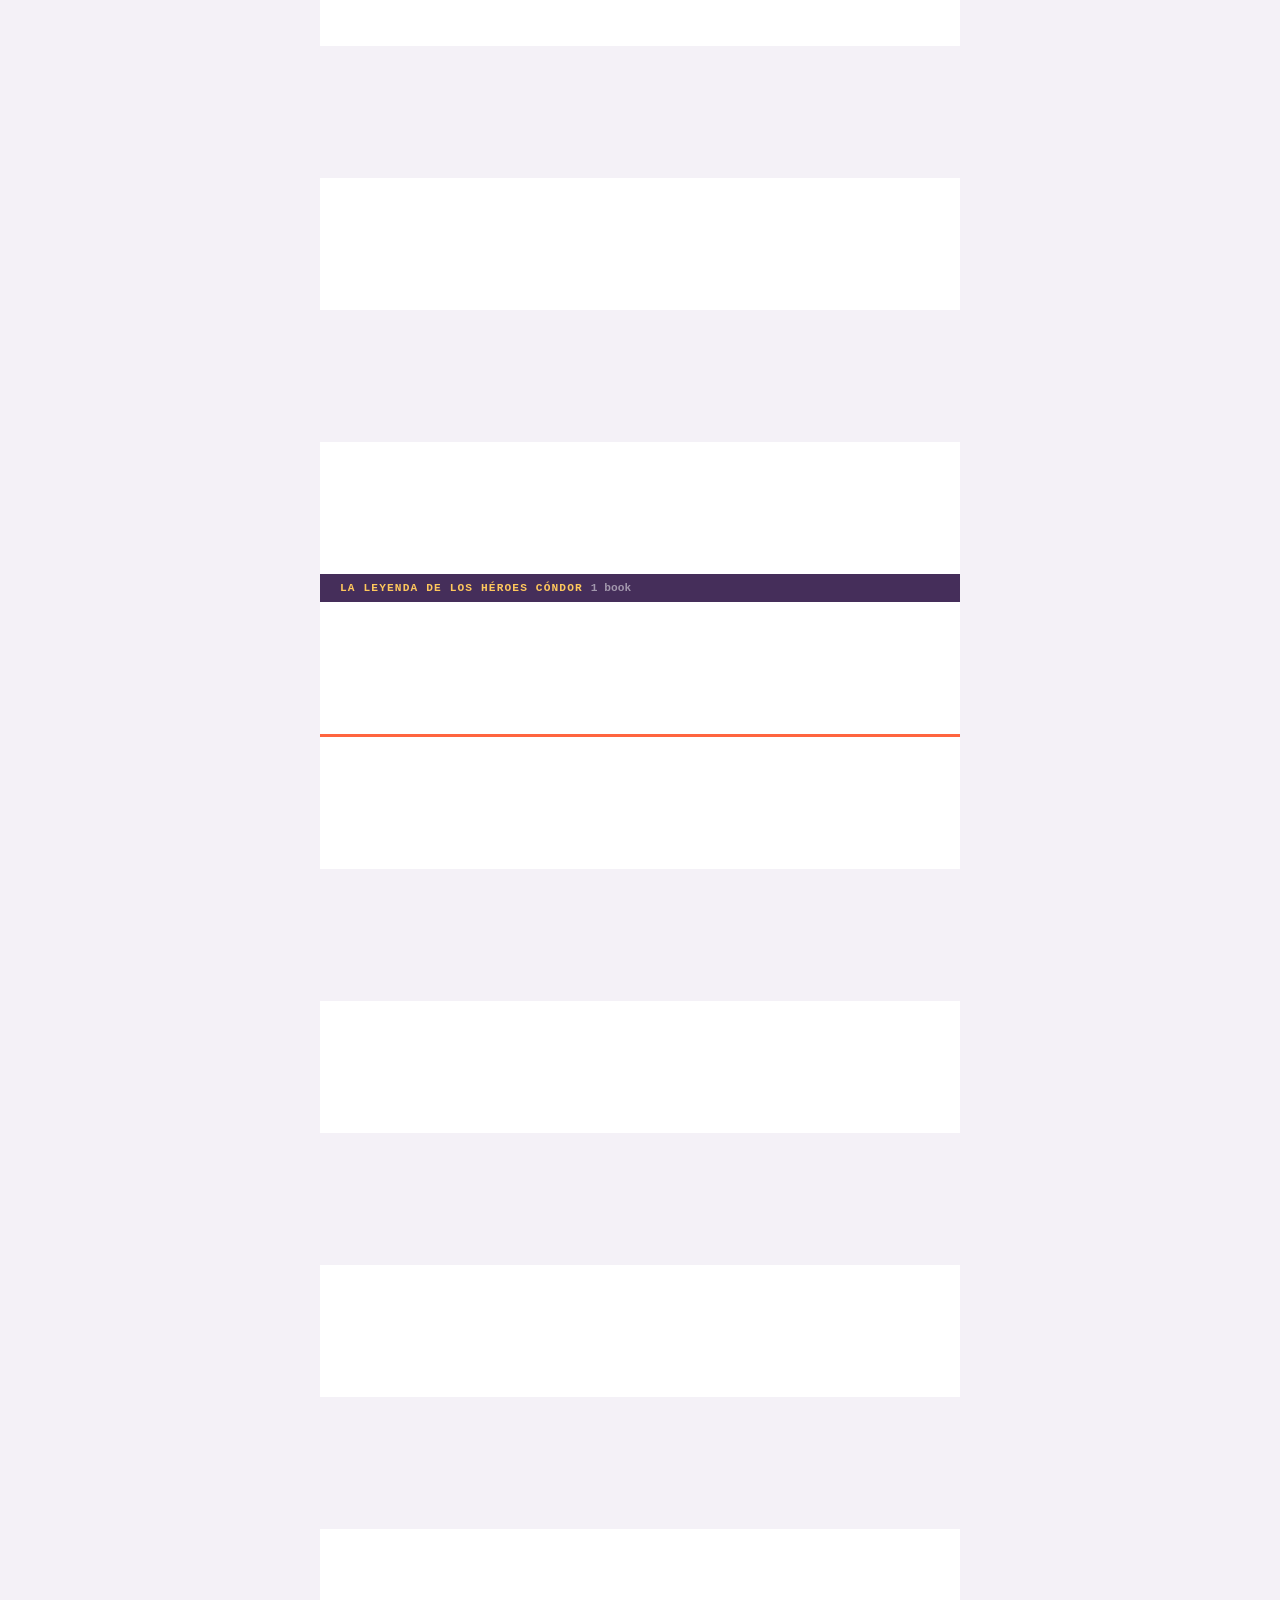
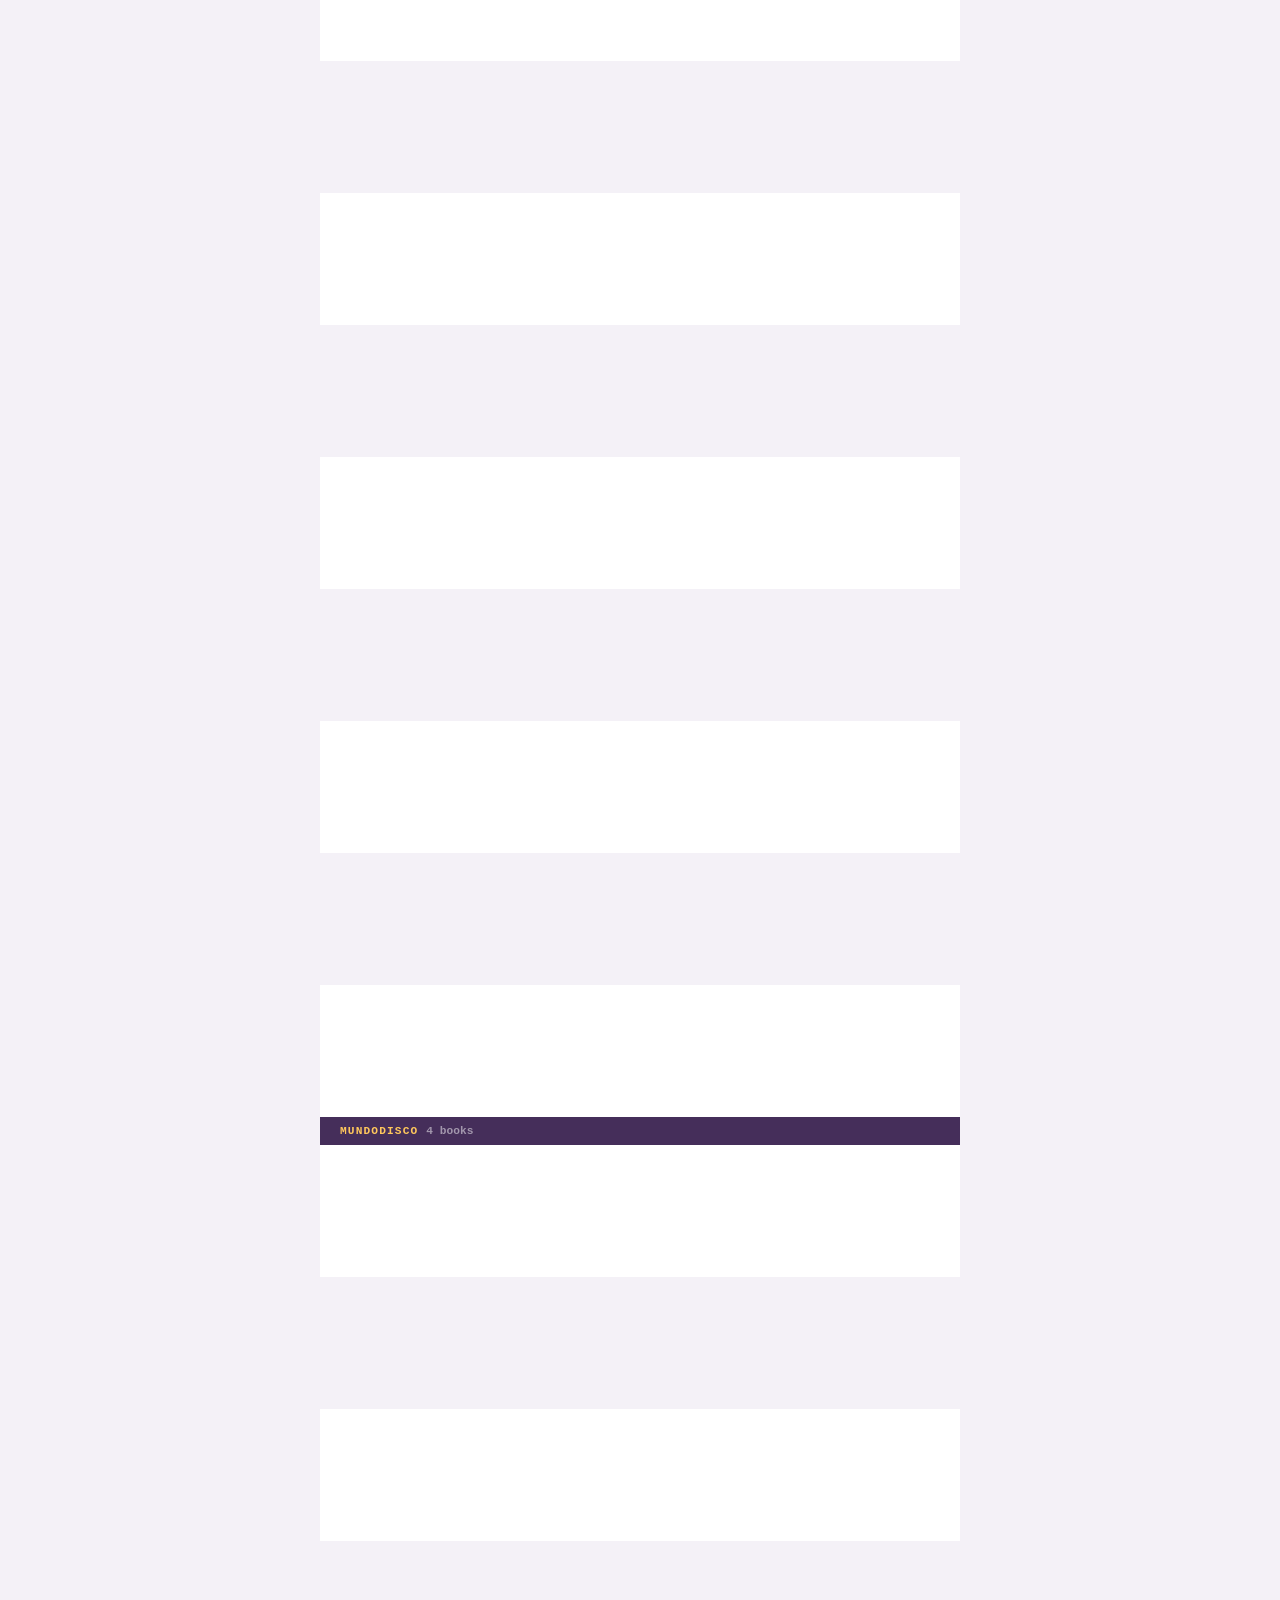
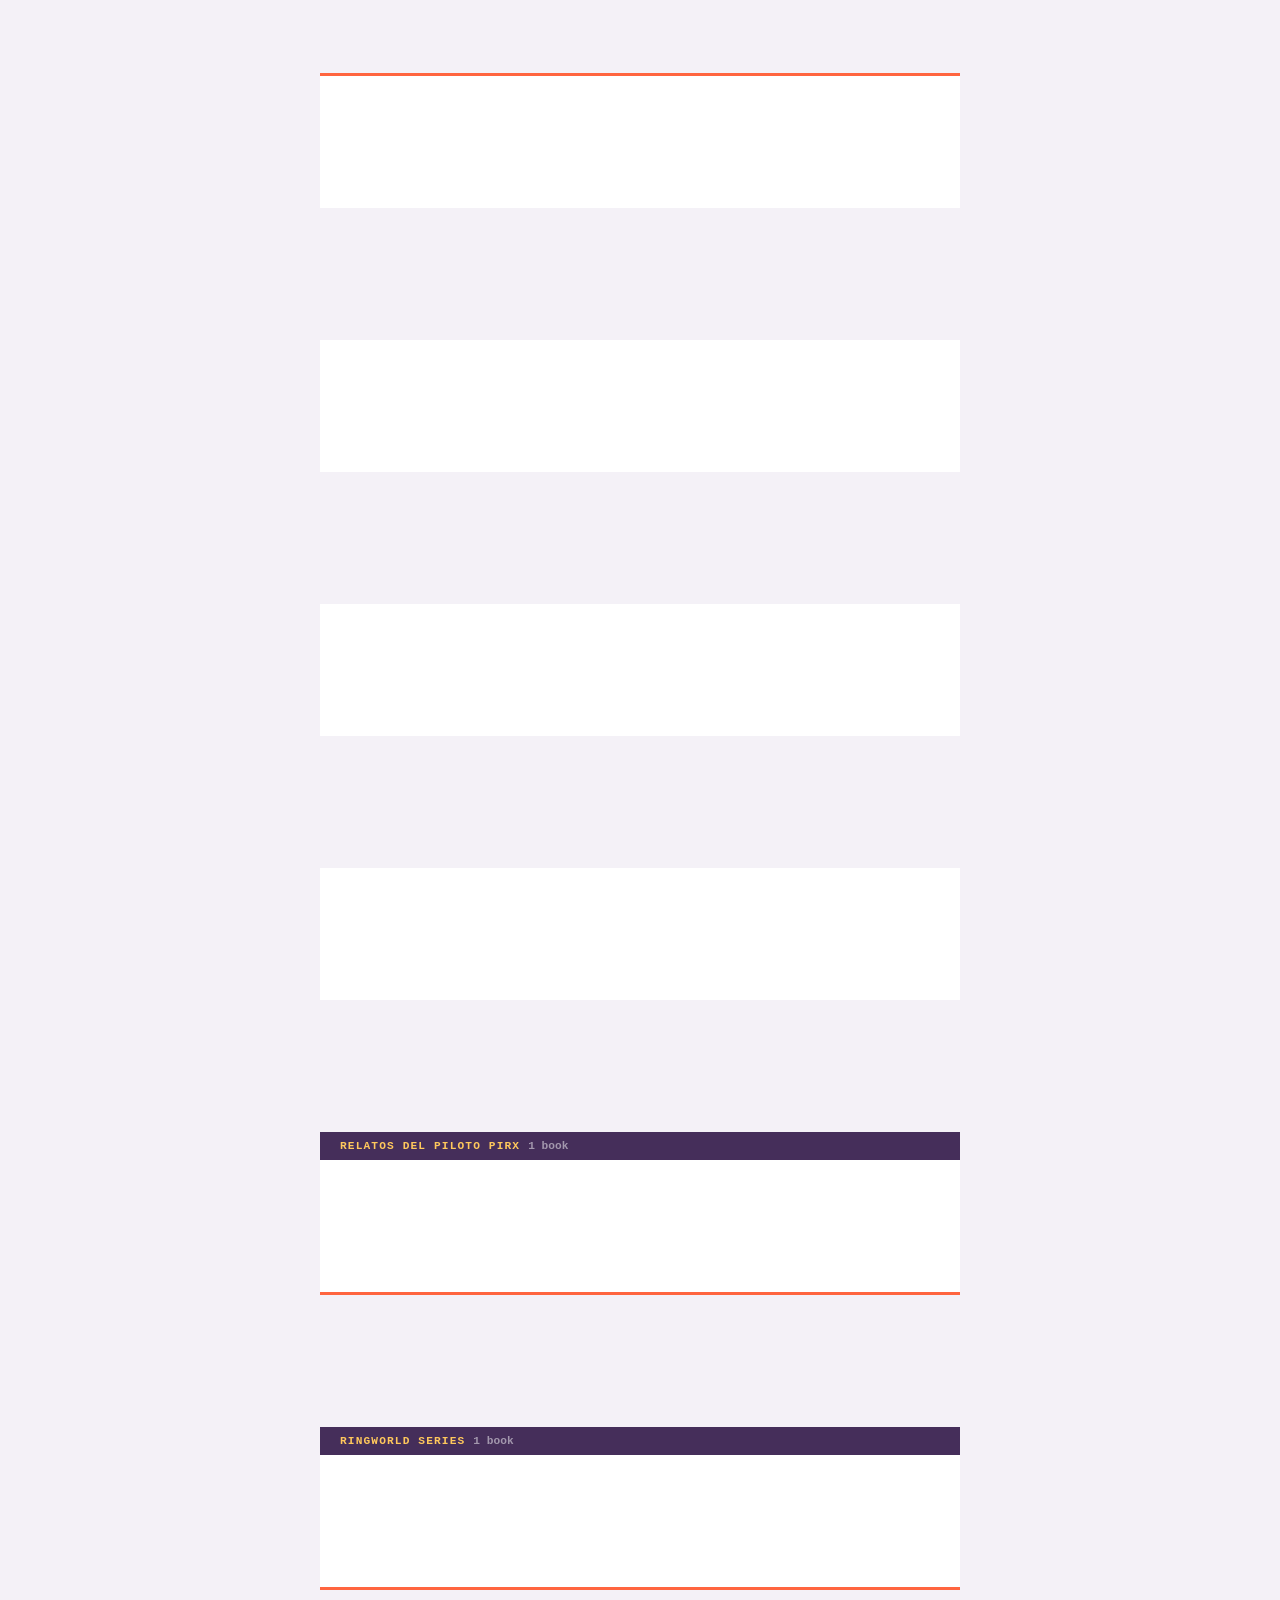
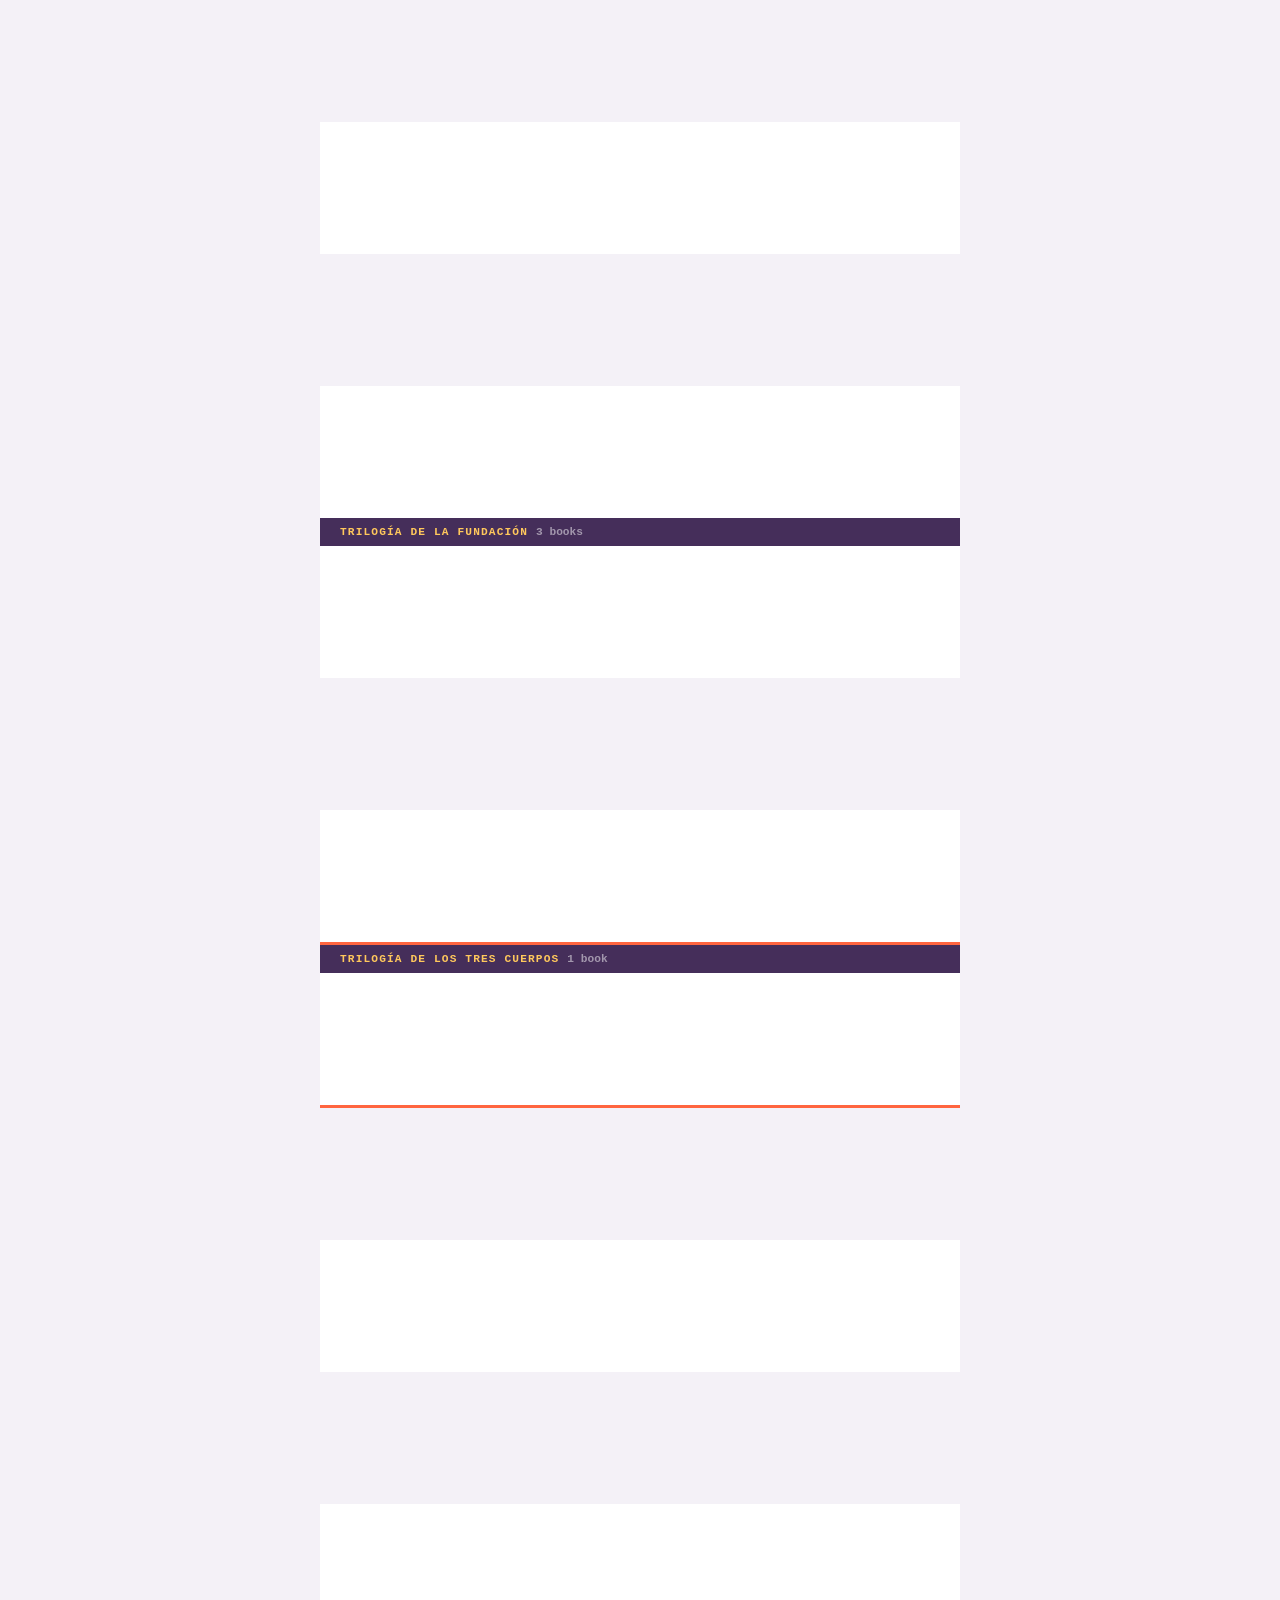
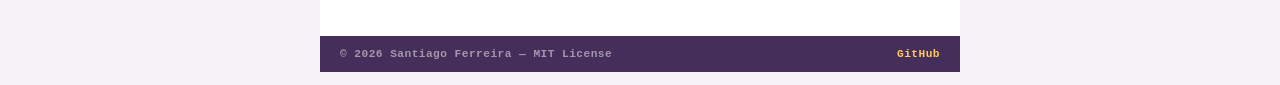
==== commit e66a398b: "Add book lists" ====
--- a/docs/index.html
+++ b/docs/index.html
@@ -6,12 +6,12 @@
 <meta name="description" content="Lev — Personal book tracker">
 <title>Lev</title>
 <link rel="icon" href="assets/logo.svg" type="image/svg+xml">
-<link rel="manifest" href="manifest.json">
+<link rel="manifest" href="manifest.webmanifest">
 <link rel="apple-touch-icon" href="assets/icon-192.png">
 <link rel="apple-touch-startup-image" href="assets/splash-iphone12.png" media="(device-width: 390px) and (device-height: 844px) and (-webkit-device-pixel-ratio: 3) and (orientation: portrait)">
 <meta name="theme-color" content="#1E104E">
 <meta name="apple-mobile-web-app-capable" content="yes">
-<meta name="apple-mobile-web-app-status-bar-style" content="black">
+<meta name="apple-mobile-web-app-status-bar-style" content="black-translucent">
 <link rel="stylesheet" href="assets/main.css">
 </head>
 <body>
@@ -26,7 +26,10 @@
     <search class="flex-1">
       <input id="search" type="search" placeholder="Search book..." class="w-full bg-white color-deep font-body text-sm py-2 px-3 search-input">
     </search>
-    <a href="stats.html" class="font-mono text-xs fw-700 uppercase tracking-wide color-white-65 nav-link shrink-0">Stats</a>
+    <div class="flex items-center gap-3 shrink-0">
+      <a href="stats.html" class="font-mono text-xs fw-700 uppercase tracking-wide color-white-65 nav-link">Stats</a>
+      <a href="lists.html" class="font-mono text-xs fw-700 uppercase tracking-wide color-white-65 nav-link">Lists</a>
+    </div>
   </nav>
   <div class="bg-orange accent-strip"></div>
   <div class="list-meta bg-surface-alt flex items-center justify-between flex-wrap gap-3 px-3 py-2 max-w-app mx-auto w-full">
@@ -53,16 +56,16 @@
 
 <!-- Book Detail Dialog -->
 <dialog id="book-detail" class="book-dialog">
-  <header id="detail-header" class="bg-deep px-5 py-5 flex items-start justify-between">
-    <div>
+  <header id="detail-header" class="detail-header-sticky bg-deep px-5 py-4 flex items-start justify-between gap-3">
+    <div class="min-w-0 flex-1">
       <h2 id="detail-title" class="font-title text-xl color-white leading-tight"></h2>
       <p id="detail-subtitle" class="font-body text-sm color-white-65 italic mt-1" hidden></p>
       <p id="detail-original" class="font-body text-sm color-white-50 mt-1" hidden></p>
       <p id="detail-saga" class="detail-saga-badge font-mono text-xs fw-700 color-yellow bg-purple uppercase tracking-sm" hidden></p>
     </div>
-    <button id="detail-close" class="bg-purple color-white font-mono text-sm fw-700 py-1 px-3 uppercase tracking-wide close-btn">CLOSE</button>
+    <button id="detail-close" class="bg-purple color-white font-mono text-sm fw-700 py-1 px-3 uppercase tracking-wide close-btn shrink-0">CLOSE</button>
   </header>
-  <div class="bg-orange accent-strip"></div>
+  <div class="bg-orange accent-strip detail-accent-strip"></div>
   <div id="detail-body" class="detail-grid">
     <aside id="detail-cover-col" class="bg-purple flex items-start justify-center p-4 relative">
       <figure id="detail-cover-wrap"></figure>
@@ -81,6 +84,10 @@
   <section id="detail-review-section" class="bg-deep p-5">
     <h3 class="font-mono text-xs fw-700 uppercase tracking-wide color-yellow mb-3">My Review</h3>
     <blockquote id="detail-review" class="font-title text-lg leading-relaxed color-white"></blockquote>
+  </section>
+  <section id="detail-lists-section" class="bg-white" hidden>
+    <h3 class="font-brand text-xs fw-700 uppercase tracking-wider color-orange px-5 py-3">Appears in</h3>
+    <ol id="detail-lists" class="detail-lists"></ol>
   </section>
 </dialog>
 
--- a/docs/assets/main.css
+++ b/docs/assets/main.css
@@ -88,7 +88,10 @@
     color: var(--c-deep);
     background: var(--surface);
     -webkit-font-smoothing: antialiased;
-    min-height: 100dvh;
+    /* Extend the document into the iOS bottom safe-area strip so
+       backgrounds and the footer reach the physical screen edge on
+       installed PWAs. Inset is 0 in browser mode, harmless. */
+    min-height: calc(100dvh + env(safe-area-inset-bottom, 0px));
     display: flex;
     flex-direction: column;
   }
@@ -223,7 +226,16 @@
    @layer component
    ======================================== */
 @layer component {
-  .toolbar-sticky { position: sticky; top: 0; z-index: 10; }
+  /* Top safe-area: with status-bar-style: black-translucent, content
+     renders under the status bar / Dynamic Island. Pad the toolbar by the
+     reported inset so the brand row never sits behind the camera band.
+     Inset is 0 in browser mode, so the rule is safe to apply unconditionally. */
+  .toolbar-sticky {
+    position: sticky;
+    top: 0;
+    z-index: 10;
+    padding-top: env(safe-area-inset-top, 0px);
+  }
   .accent-strip { height: 4px; }
 
   /* Bottom safe-area: keep the footer content above the iPhone home
@@ -282,6 +294,11 @@
     min-height: 132px;
     transition: background 0.1s;
     background: var(--c-white);
+    /* Off-screen rows skip layout + paint. The intrinsic-size hint keeps
+       the scrollbar honest so the page height matches the rendered count.
+       Single biggest scroll-perf win on a 100+ row list. */
+    content-visibility: auto;
+    contain-intrinsic-size: auto 132px;
     &:nth-child(even) { background: var(--surface); }
     &:nth-child(even) .book-cover-col { background: rgba(30,16,78,0.06); }
     &:hover { background: var(--c-yellow); }
@@ -565,6 +582,33 @@
     font-size: var(--text-xs);
   }
 
+  .decade-chart-row {
+    display: grid;
+    grid-template-columns: 48px 1fr 36px;
+    align-items: center;
+    gap: var(--sp-3);
+    padding: var(--sp-1) 0;
+  }
+  .decade-chart-row .label {
+    font-family: var(--f-mono);
+    font-weight: 700;
+    font-size: var(--text-xs);
+    color: var(--c-purple);
+  }
+  .decade-chart-row .bar {
+    height: 18px;
+    min-width: 2px;
+    background: var(--c-purple);
+    transition: width 0.3s;
+  }
+  .decade-chart-row .count {
+    font-family: var(--f-mono);
+    font-weight: 700;
+    color: var(--c-purple);
+    text-align: right;
+    font-size: var(--text-xs);
+  }
+
   .ranked-list li {
     display: grid;
     grid-template-columns: 28px 1fr auto;
@@ -682,6 +726,203 @@
     font-size: var(--text-lg);
     line-height: 1;
     white-space: nowrap;
+  }
+
+  /* ----- Book-detail modal: sticky header + Appears-in section ----- */
+  /* The dialog itself is the scroll container (overflow-y: auto), so a
+     position: sticky on the header keeps the title and CLOSE button
+     reachable no matter how long the review or the appears-in list grows. */
+  .detail-header-sticky {
+    position: sticky;
+    top: 0;
+    z-index: 2;
+  }
+  .detail-accent-strip {
+    position: sticky;
+    top: var(--detail-header-h, 0);
+    z-index: 2;
+  }
+
+  .detail-lists li {
+    background: var(--c-white);
+  }
+  .detail-lists li:nth-child(even) { background: var(--surface); }
+  .detail-lists a {
+    display: grid;
+    grid-template-columns: 48px 1fr;
+    column-gap: var(--sp-3);
+    align-items: baseline;
+    padding: var(--sp-3) var(--sp-5);
+    color: inherit;
+    transition: background 0.1s, color 0.1s;
+  }
+  .detail-lists a:hover,
+  .detail-lists a:focus-visible {
+    background: var(--c-yellow);
+    color: var(--c-deep);
+    outline: none;
+  }
+  .detail-lists .detail-list-pos {
+    font-family: var(--f-mono);
+    font-weight: 700;
+    color: var(--c-orange);
+    text-align: right;
+    white-space: nowrap;
+  }
+  .detail-lists .detail-list-name {
+    font-family: var(--f-body);
+    font-weight: 600;
+    color: var(--c-deep);
+    overflow-wrap: anywhere;
+  }
+
+  /* ----- Lists page (lists.html) ----- */
+  /* List header strip mirrors the saga-header look but with stronger
+     hierarchy: brand-font name on the left, count on the right. The 2px
+     accent strip below ties back to the toolbar accent. */
+  .list-section + .list-section { margin-top: var(--sp-3); }
+  .accent-strip-2 { height: 2px; }
+
+  /* Sticky list header: tucks under the sticky toolbar so the user always
+     knows which list they are scrolling through. --toolbar-h is set by
+     lists.js from the actual measured toolbar height (toolbar + accent +
+     meta + TOC), so the header lands flush regardless of viewport. */
+  .list-section { scroll-margin-top: var(--toolbar-h, 0px); }
+  .list-header {
+    position: sticky;
+    top: var(--toolbar-h, 0px);
+    z-index: 3;
+  }
+
+  .list-count { letter-spacing: 0.04em; }
+
+  /* ----- TOC ----- */
+  /* Vertical table of contents at the top of the lists page. One row per
+     list, two columns: name on the left, read count on the right. Scrolls
+     with the page (not sticky) so the user reaches it by scrolling up. */
+  .lists-toc { background: var(--c-white); }
+  .lists-toc-label { border-bottom: 0; }
+  .lists-toc-row {
+    display: flex;
+    flex-direction: column;
+  }
+  .lists-toc-row li:nth-child(even) { background: var(--surface); }
+  .lists-toc-link {
+    display: grid;
+    grid-template-columns: 1fr auto;
+    column-gap: var(--sp-3);
+    align-items: baseline;
+    padding: var(--sp-3) var(--sp-4);
+    color: var(--c-deep);
+    font-family: var(--f-body);
+    font-weight: 600;
+    text-decoration: none;
+    transition: background 0.1s, color 0.1s;
+  }
+  .lists-toc-link > span:first-child {
+    overflow: hidden;
+    text-overflow: ellipsis;
+    display: -webkit-box;
+    -webkit-line-clamp: 2;
+    -webkit-box-orient: vertical;
+  }
+  .lists-toc-link:hover,
+  .lists-toc-link:focus-visible {
+    background: var(--c-yellow);
+    color: var(--c-deep);
+    outline: none;
+  }
+  .lists-toc-count {
+    font-family: var(--f-mono);
+    color: var(--c-orange);
+    font-weight: 700;
+    white-space: nowrap;
+  }
+  .lists-toc-link:hover .lists-toc-count,
+  .lists-toc-link:focus-visible .lists-toc-count {
+    color: var(--c-deep);
+  }
+
+  /* Row grid:
+     pos | check | year | title-block (title + original) | author
+     Title-block and author share the remaining space at a 1.4 : 1 ratio so
+     authors form a visible right column you can scan top-down. */
+  .list-row {
+    display: grid;
+    grid-template-columns: 24px 16px 44px minmax(0, 1.4fr) minmax(0, 1fr);
+    column-gap: var(--sp-3);
+    align-items: baseline;
+    padding: var(--sp-2) var(--sp-4);
+    background: var(--c-white);
+    transition: background 0.1s;
+    content-visibility: auto;
+    contain-intrinsic-size: auto 56px;
+  }
+  .list-rows .list-row:nth-child(even) { background: var(--surface); }
+  .list-row:hover { background: var(--c-yellow); }
+  .list-row.read .list-title { color: var(--c-deep); }
+  .list-row.unread .list-title { color: rgba(30, 16, 78, 0.55); }
+  .list-row.unread .list-author { color: rgba(69, 46, 90, 0.65); }
+
+  /* Checkbox cell — filled orange square with white tick for read books,
+     low-contrast surface block for unread. Zero borders, zero radius. */
+  .list-check {
+    width: 14px;
+    height: 14px;
+    display: inline-flex;
+    align-items: center;
+    justify-content: center;
+    font-family: var(--f-mono);
+    font-size: 11px;
+    font-weight: 700;
+    line-height: 1;
+  }
+  .list-check.check-read { background: var(--c-orange); color: var(--c-white); }
+  .list-check.check-empty { background: var(--surface-alt); }
+
+  .list-pos { text-align: right; }
+  .list-year { white-space: nowrap; }
+  .list-year-missing { color: rgba(69, 46, 90, 0.4); }
+
+  .list-title-block { min-width: 0; }
+  .list-title {
+    overflow: hidden;
+    text-overflow: ellipsis;
+    display: -webkit-box;
+    -webkit-line-clamp: 2;
+    -webkit-box-orient: vertical;
+    word-break: break-word;
+  }
+  .list-original {
+    opacity: 0.7;
+    margin-top: 1px;
+    overflow: hidden;
+    text-overflow: ellipsis;
+    display: -webkit-box;
+    -webkit-line-clamp: 2;
+    -webkit-box-orient: vertical;
+    word-break: break-word;
+  }
+  .list-author {
+    overflow: hidden;
+    text-overflow: ellipsis;
+    display: -webkit-box;
+    -webkit-line-clamp: 2;
+    -webkit-box-orient: vertical;
+    word-break: break-word;
+  }
+
+  /* Focus pulse — when lists.html?book=<id> opens, every matching row
+     briefly inverts to yellow so the user spots all occurrences. The
+     animation duration is mirrored by the JS timeout that removes the
+     class. */
+  @keyframes lev-focus-pulse {
+    0%   { background: var(--c-yellow); }
+    60%  { background: var(--c-yellow); }
+    100% { background: transparent; }
+  }
+  .list-row.focus-pulse {
+    animation: lev-focus-pulse 2.2s ease-out 1;
   }
 
   /* ----- Responsive ----- */
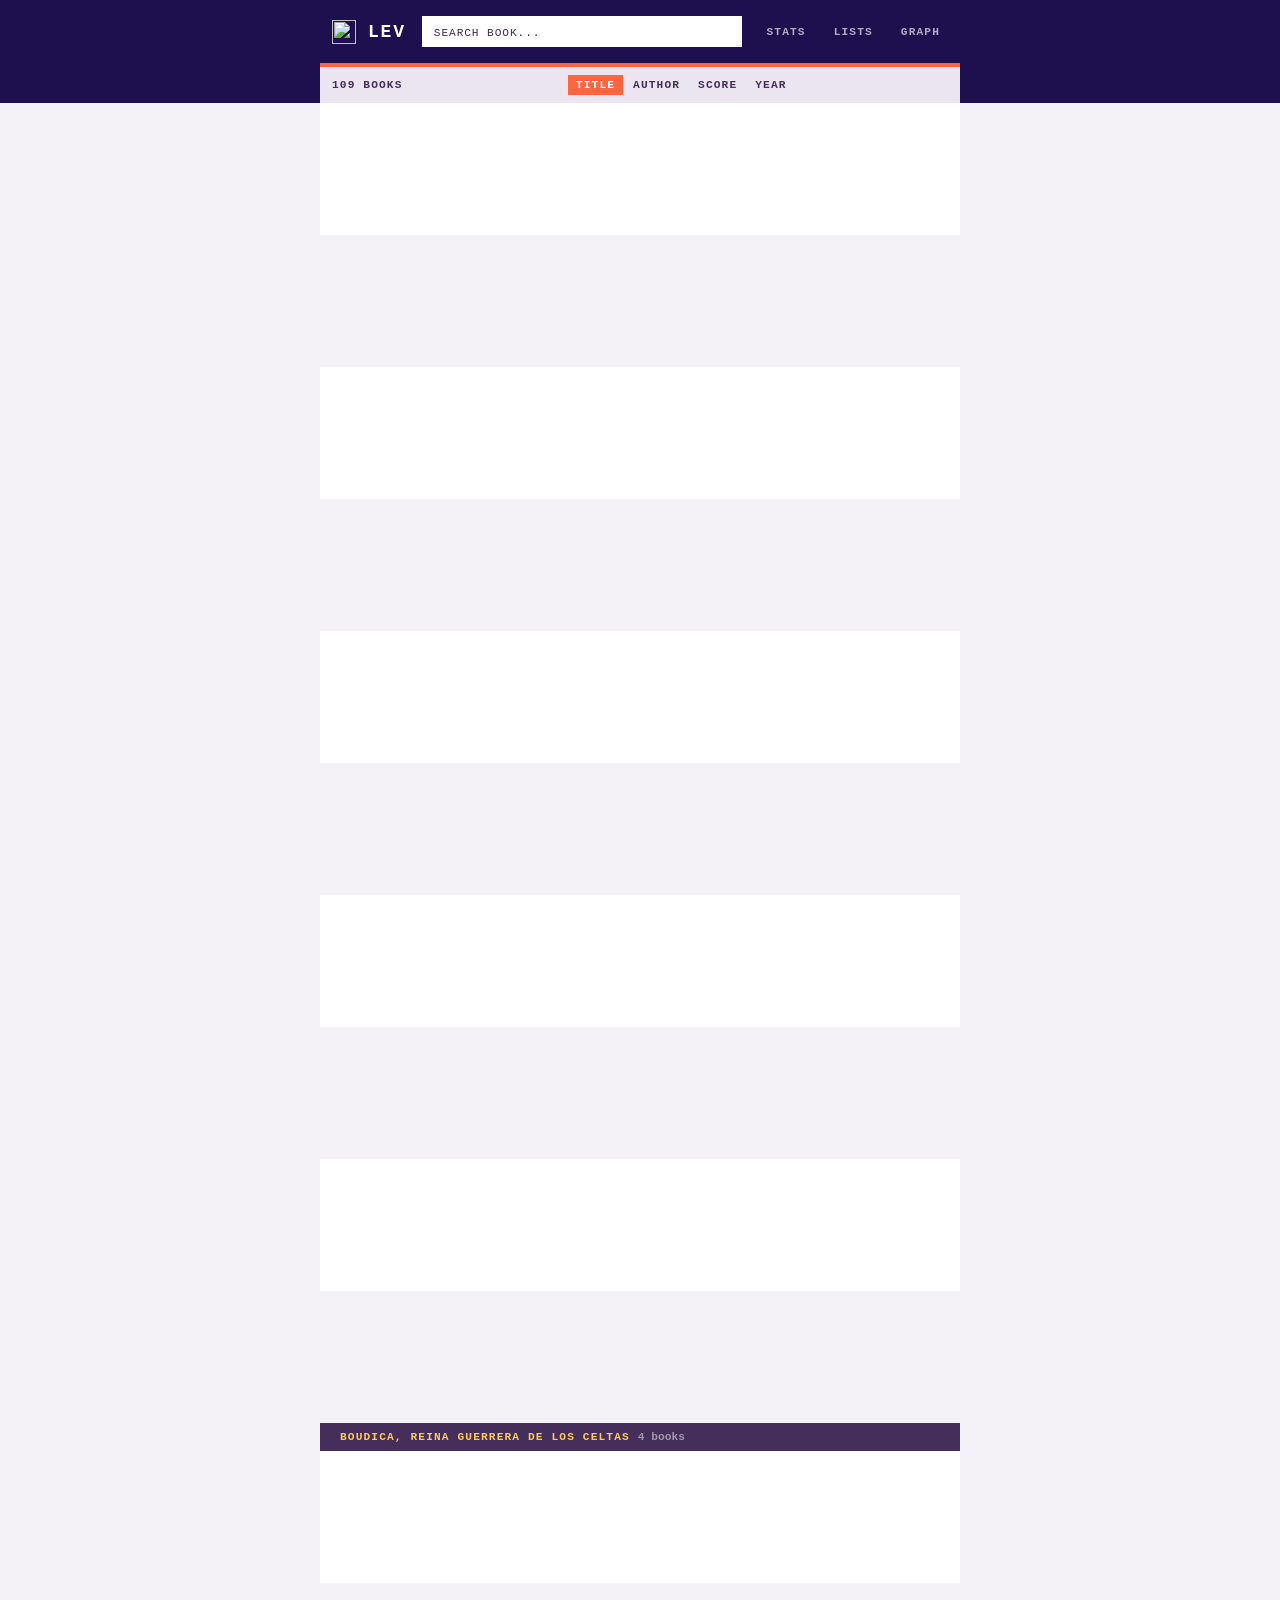
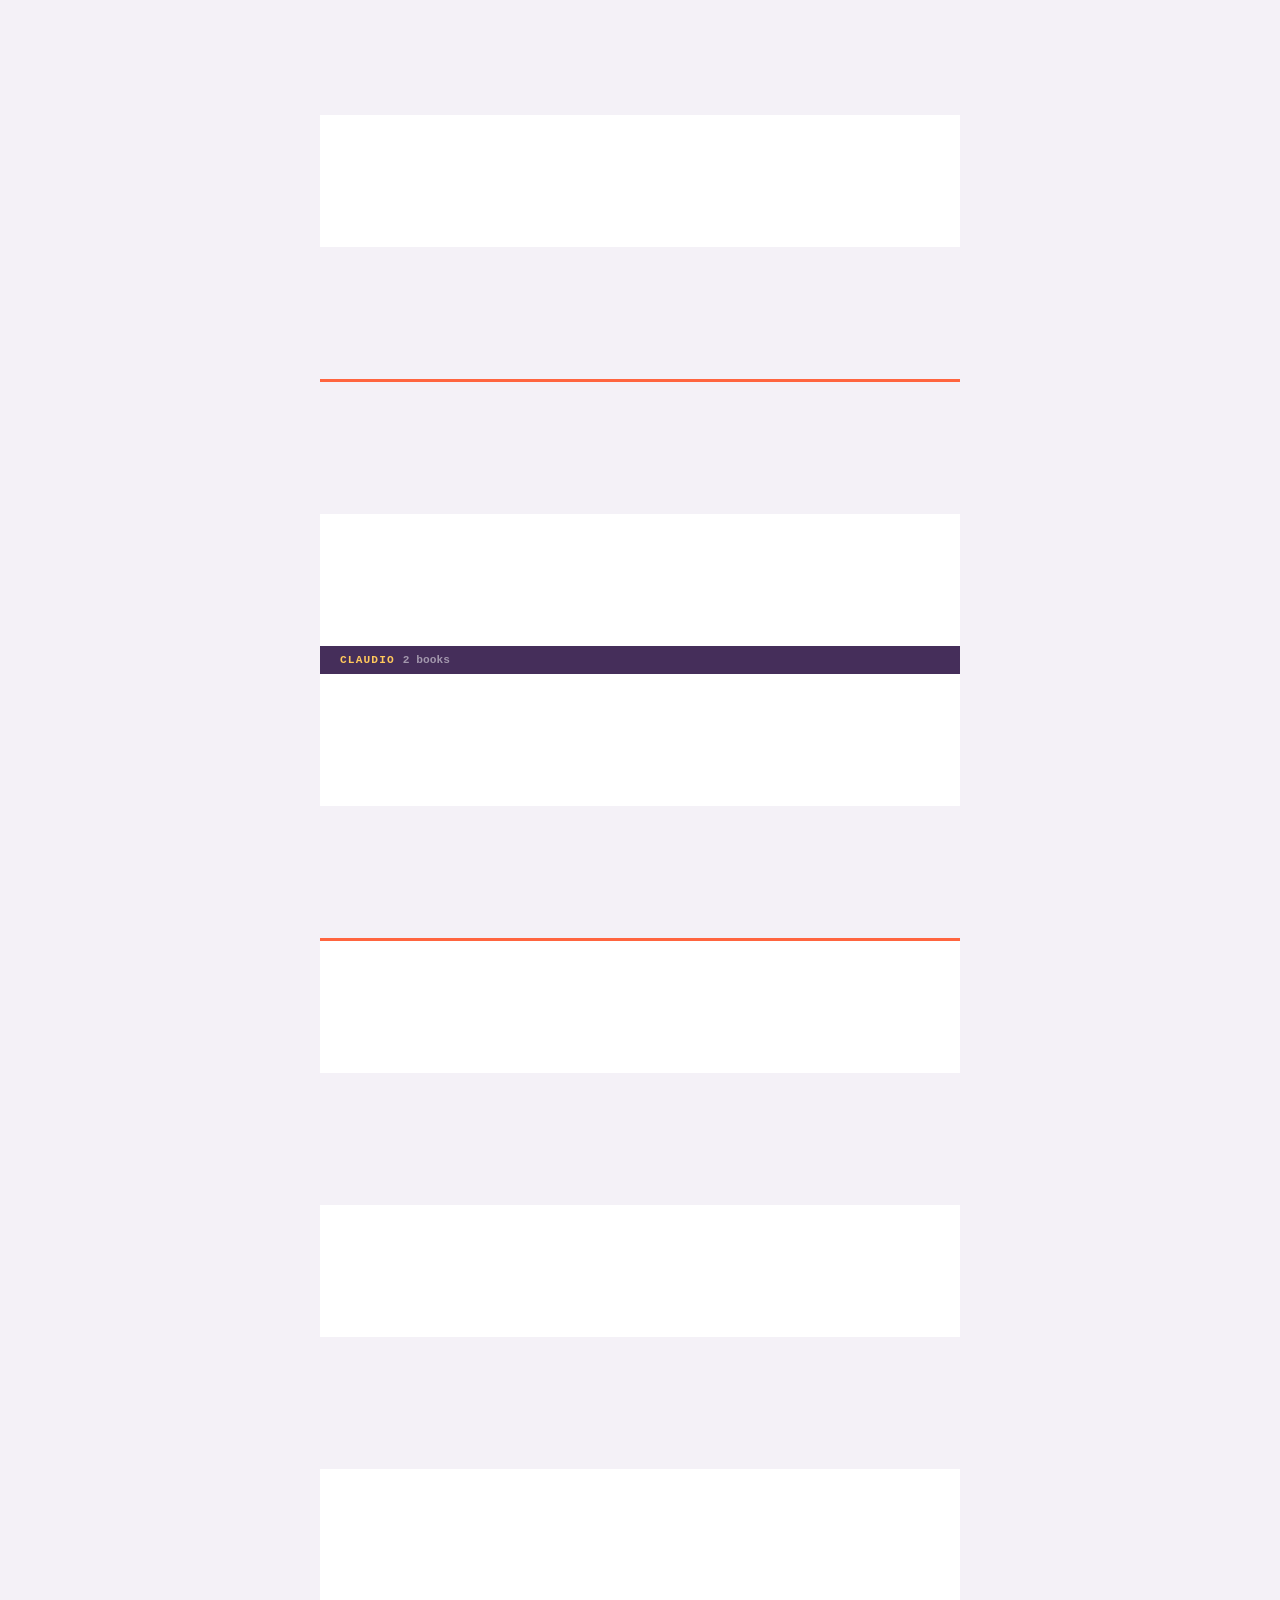
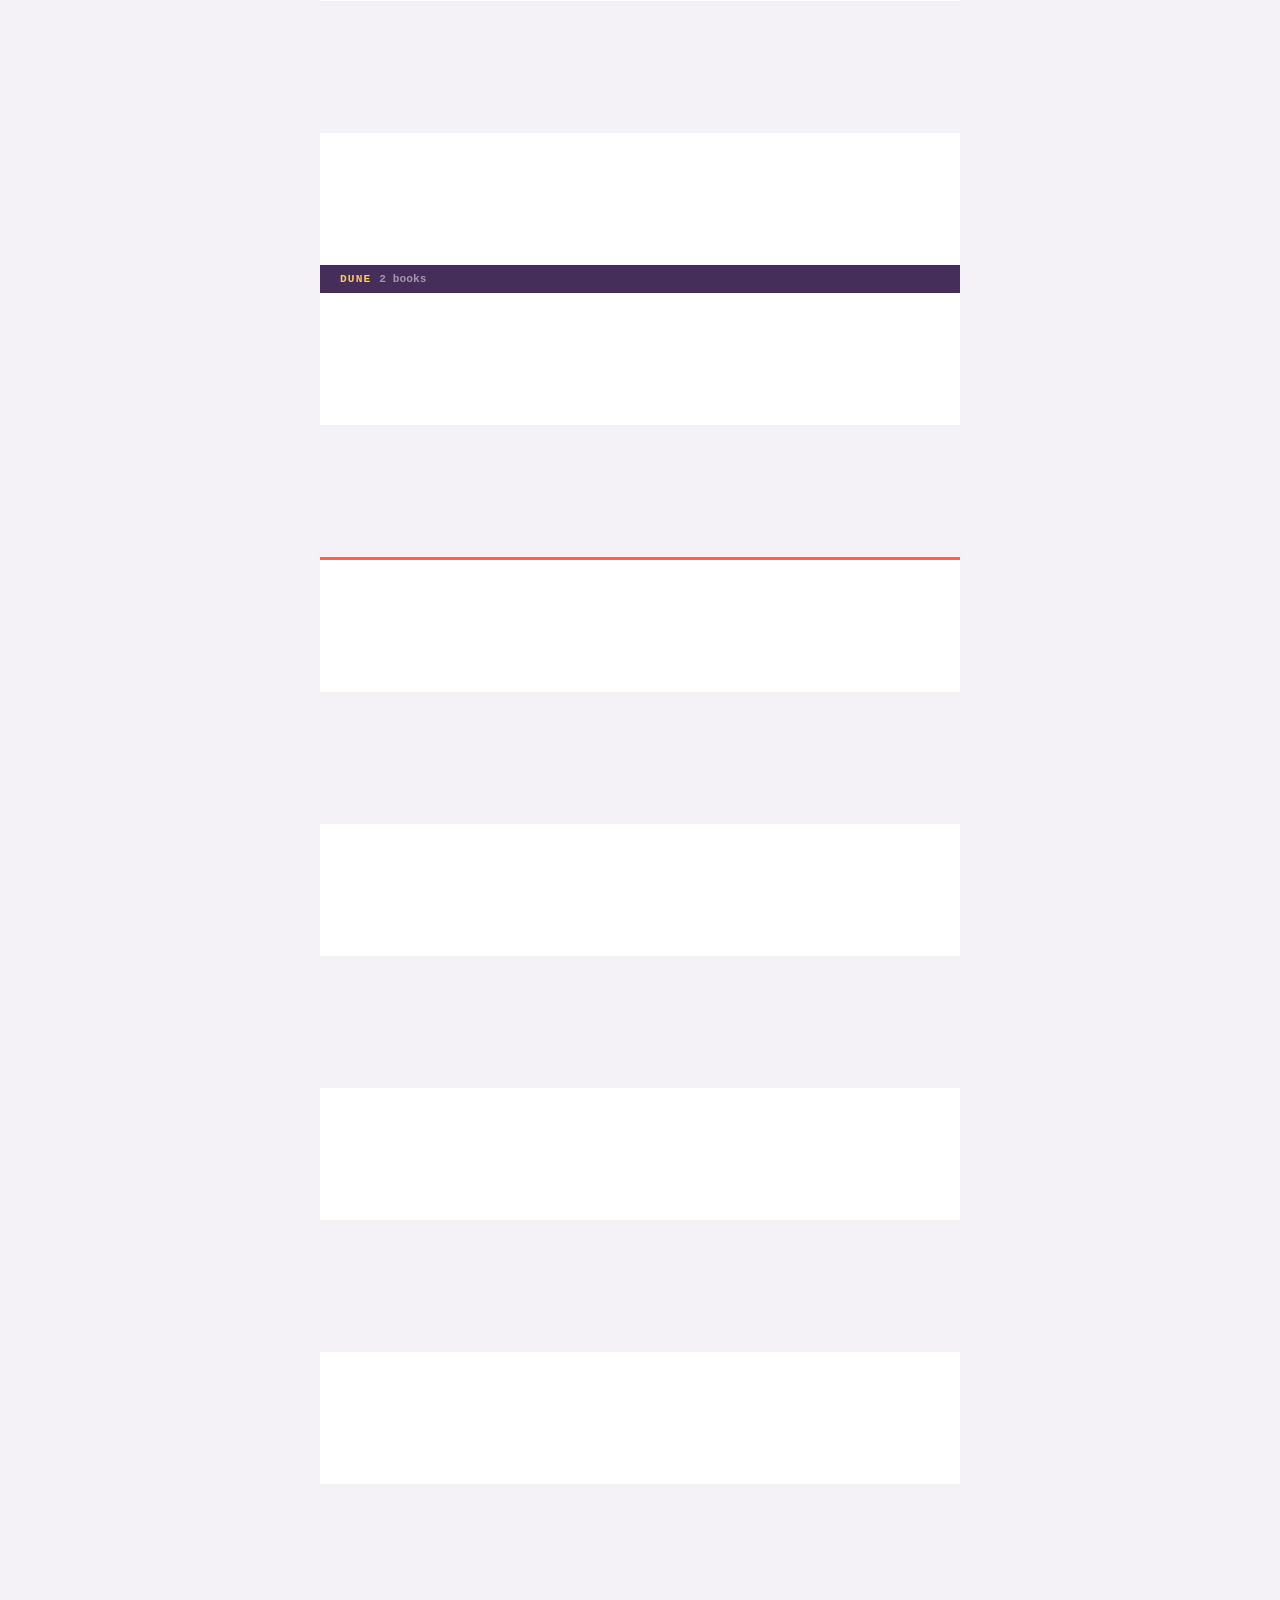
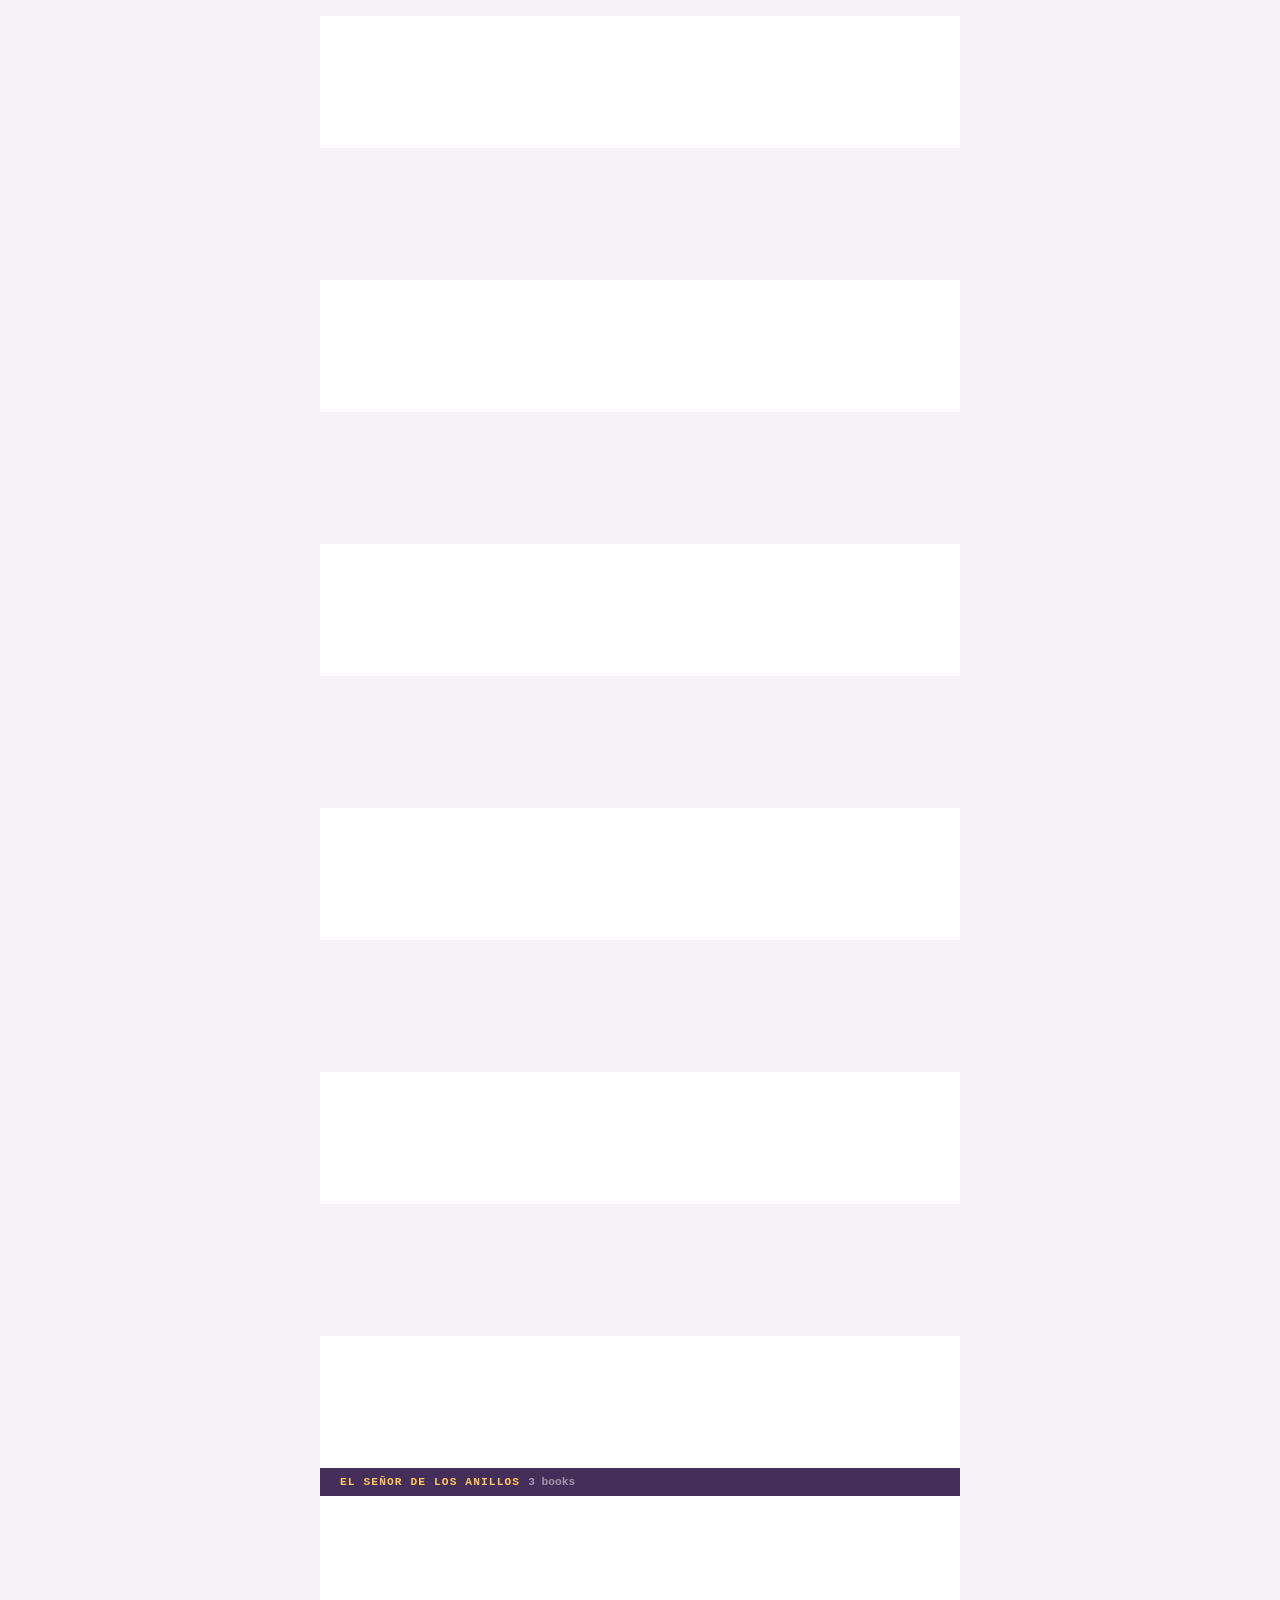
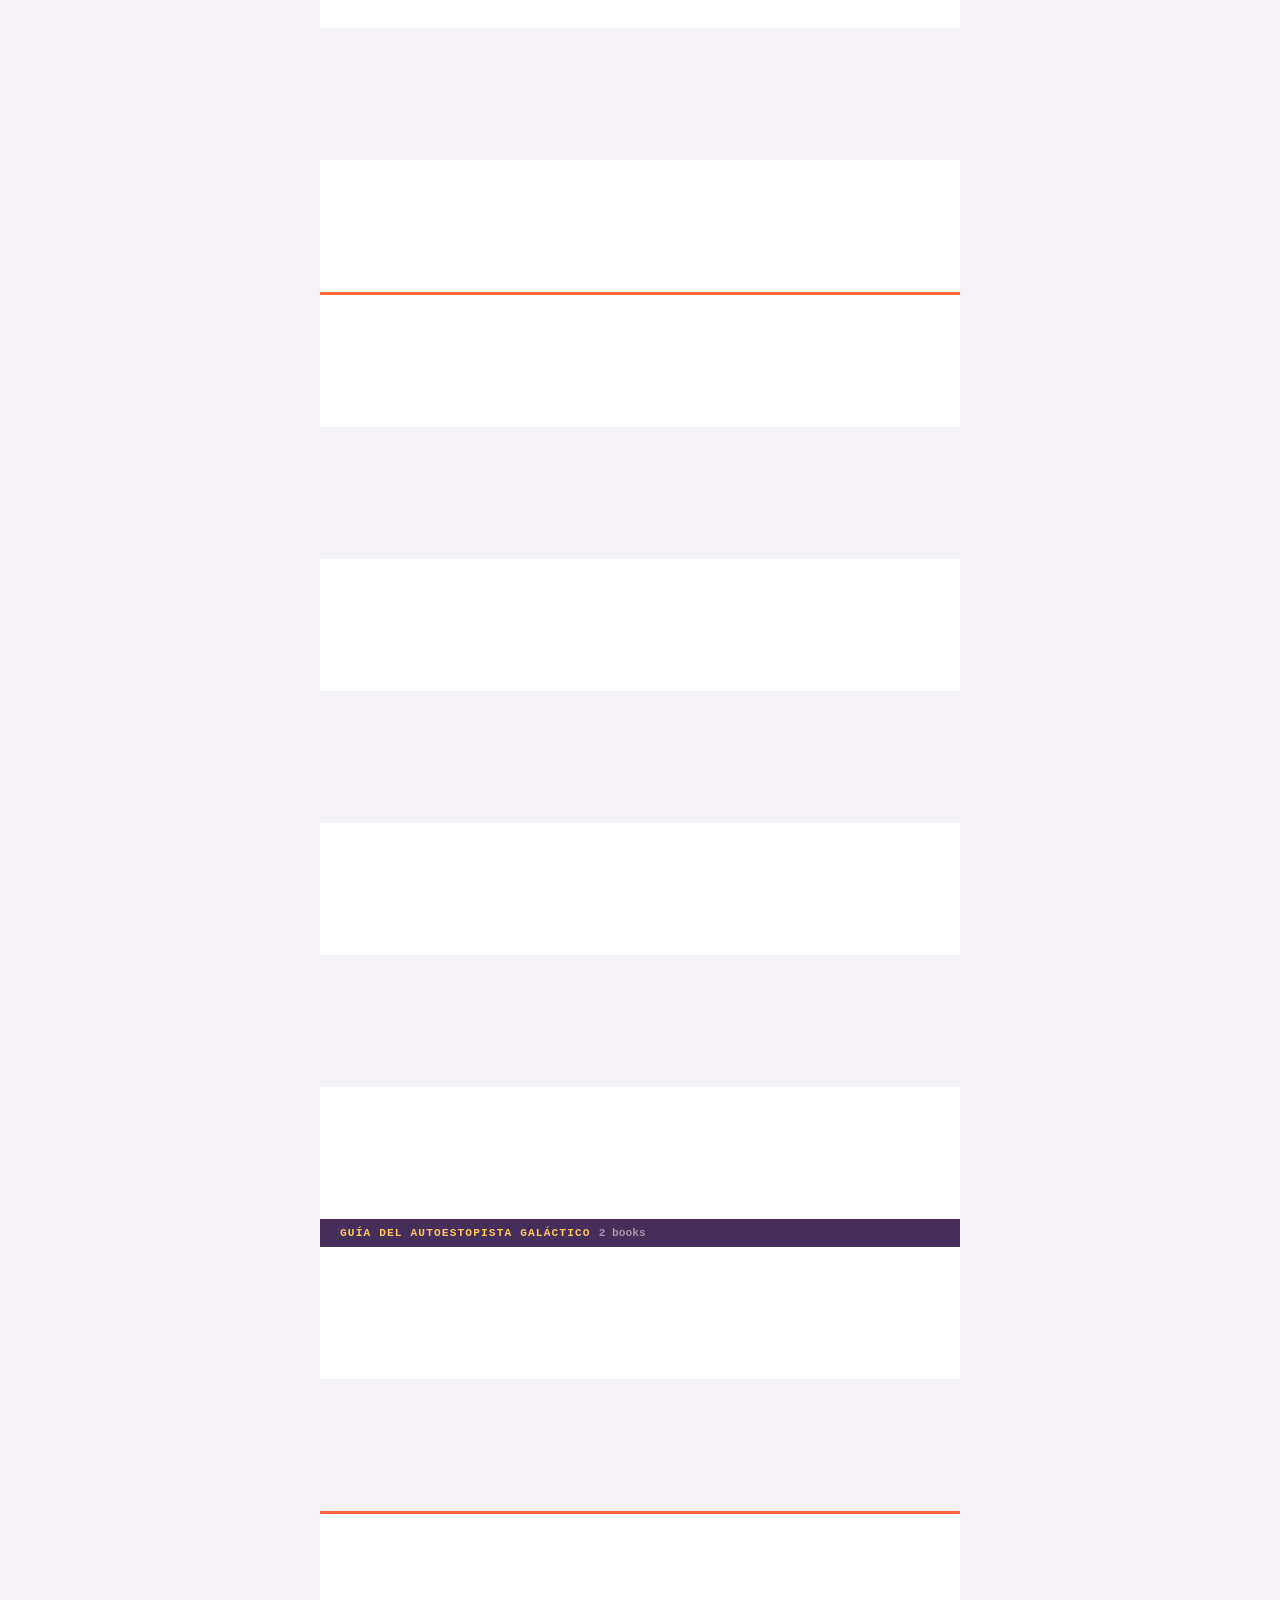
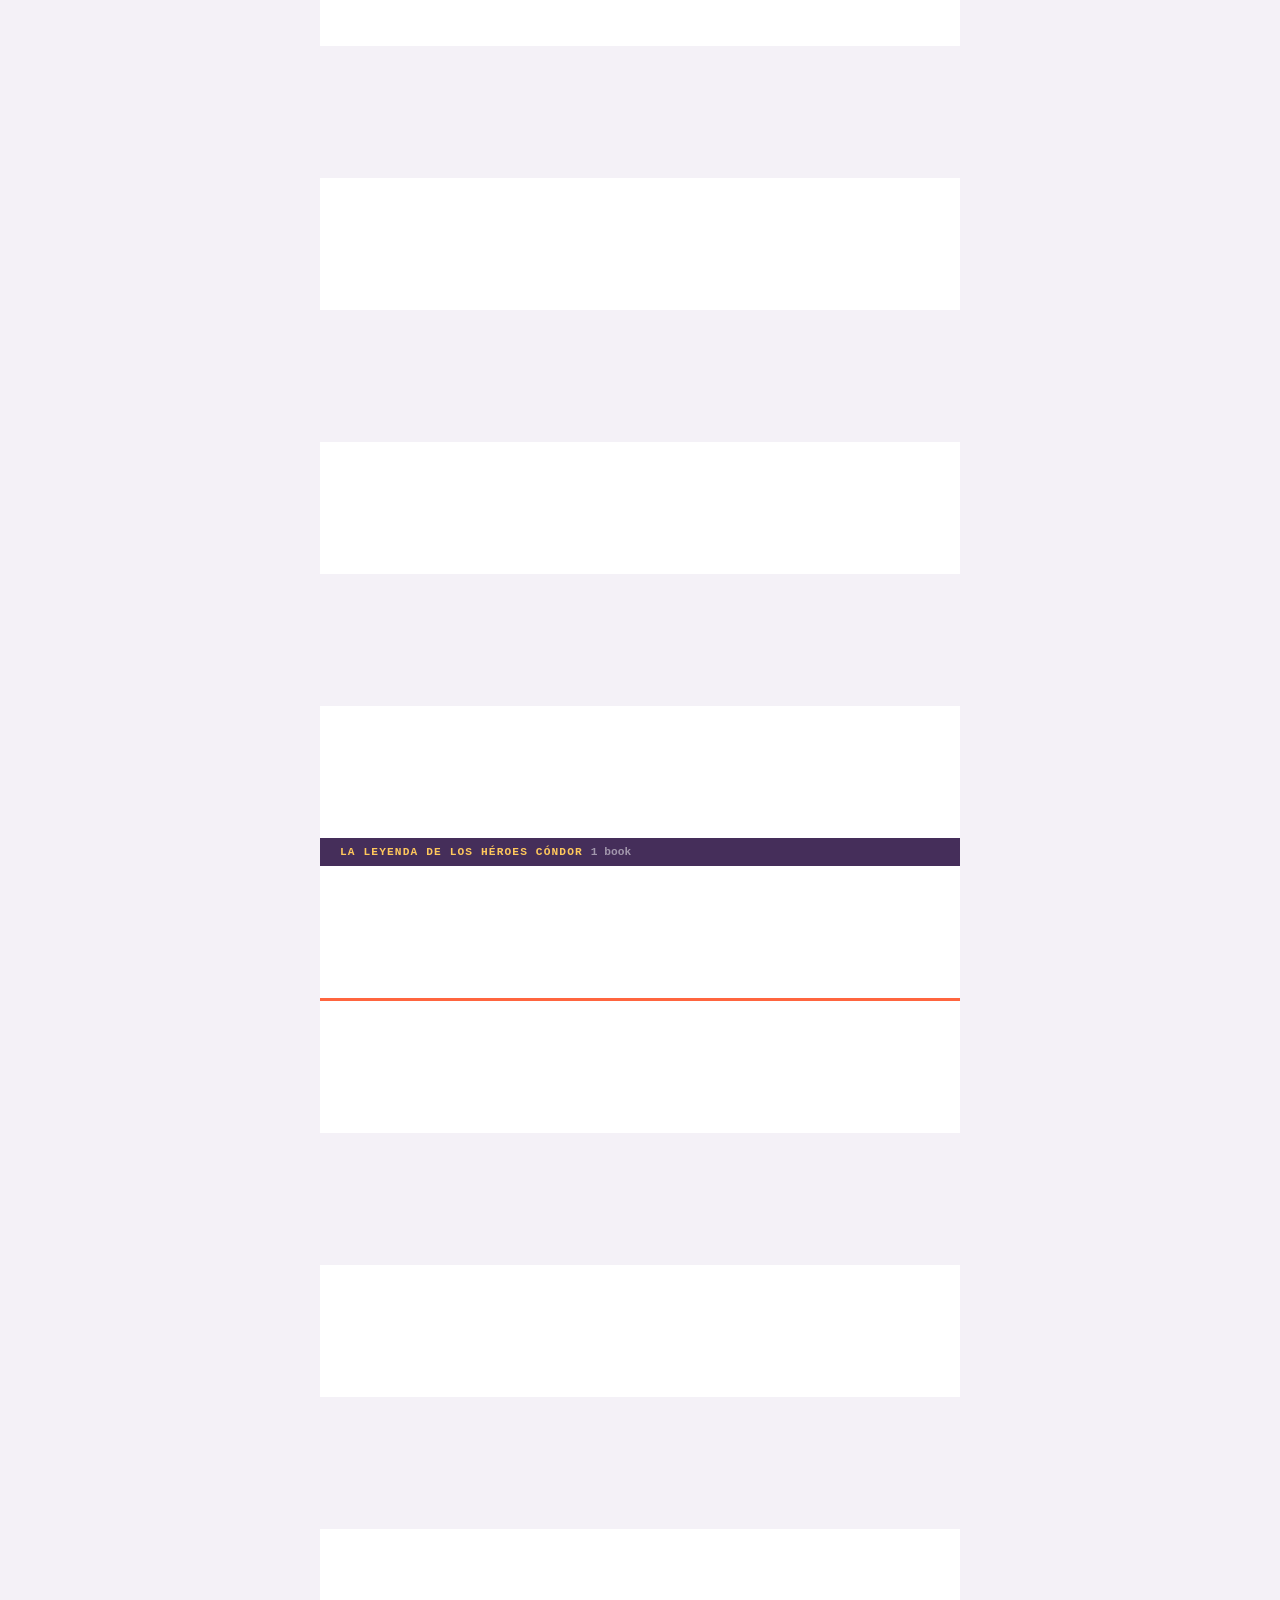
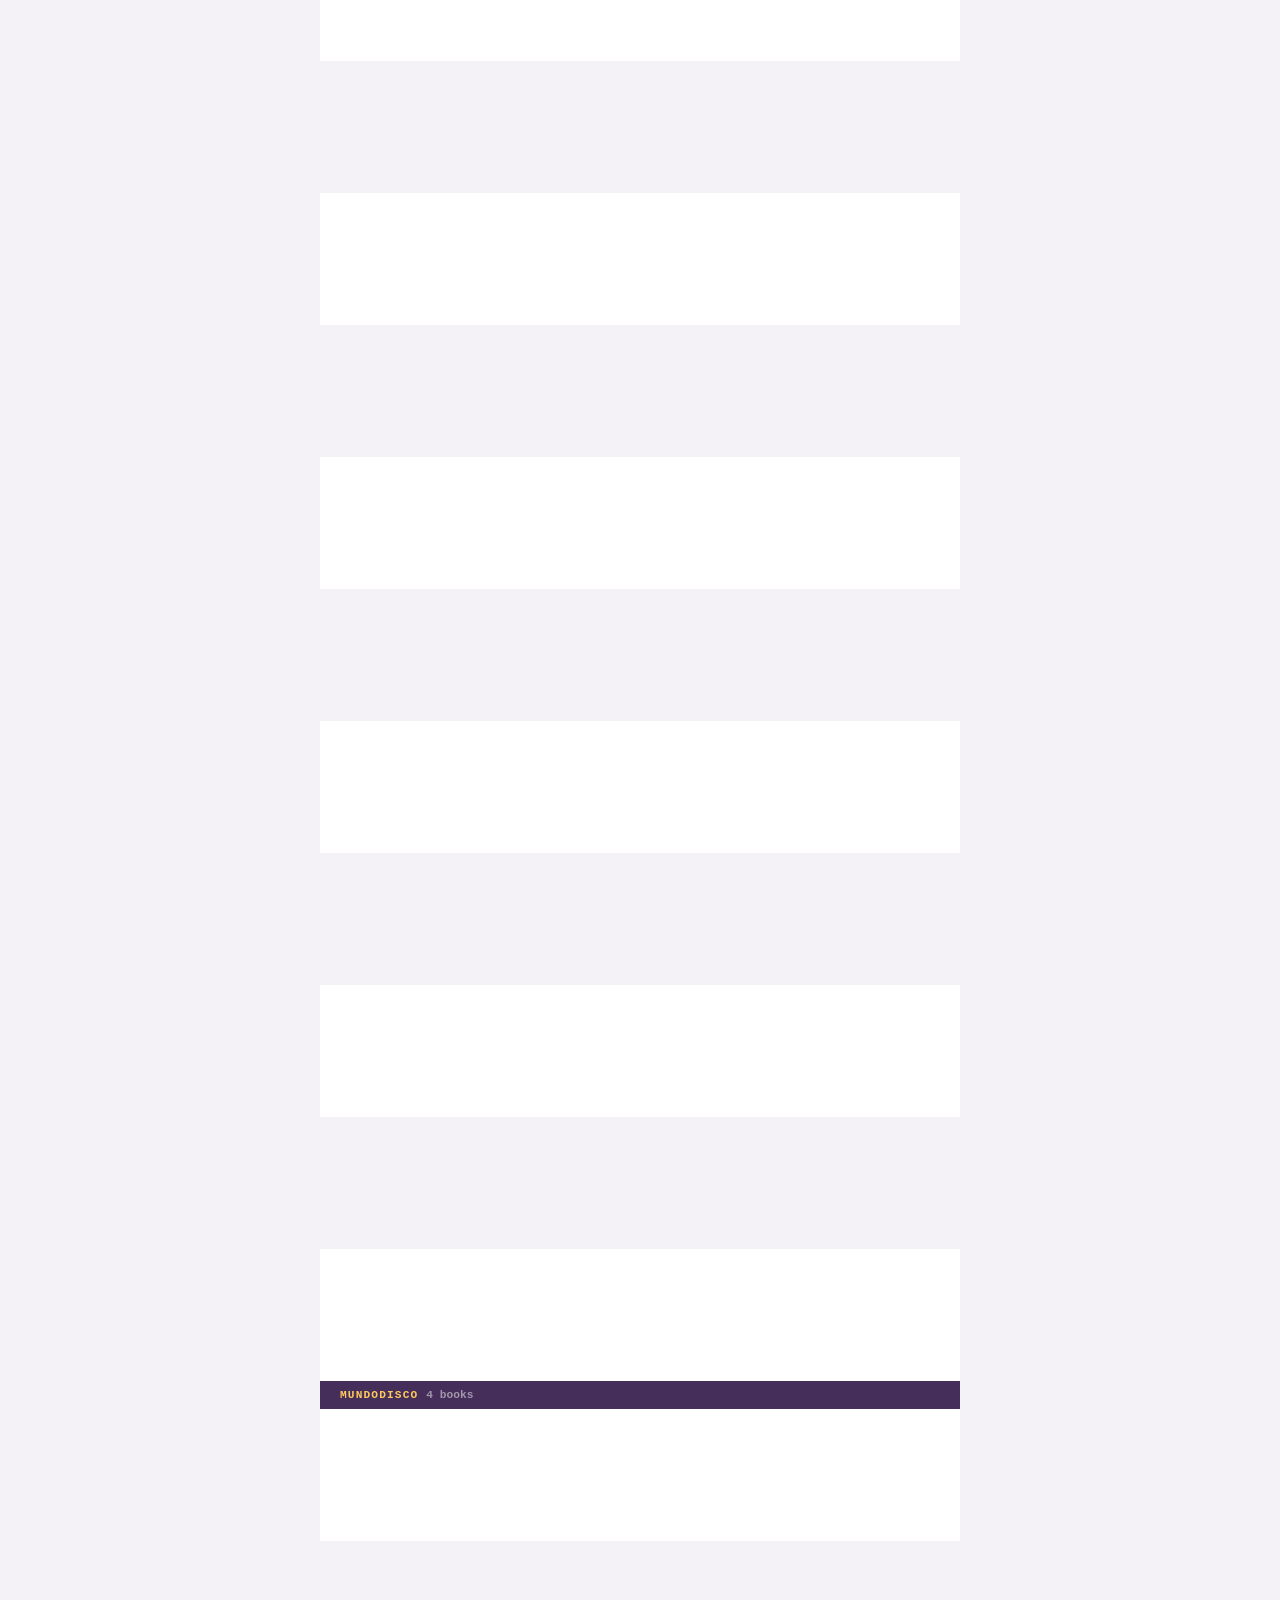
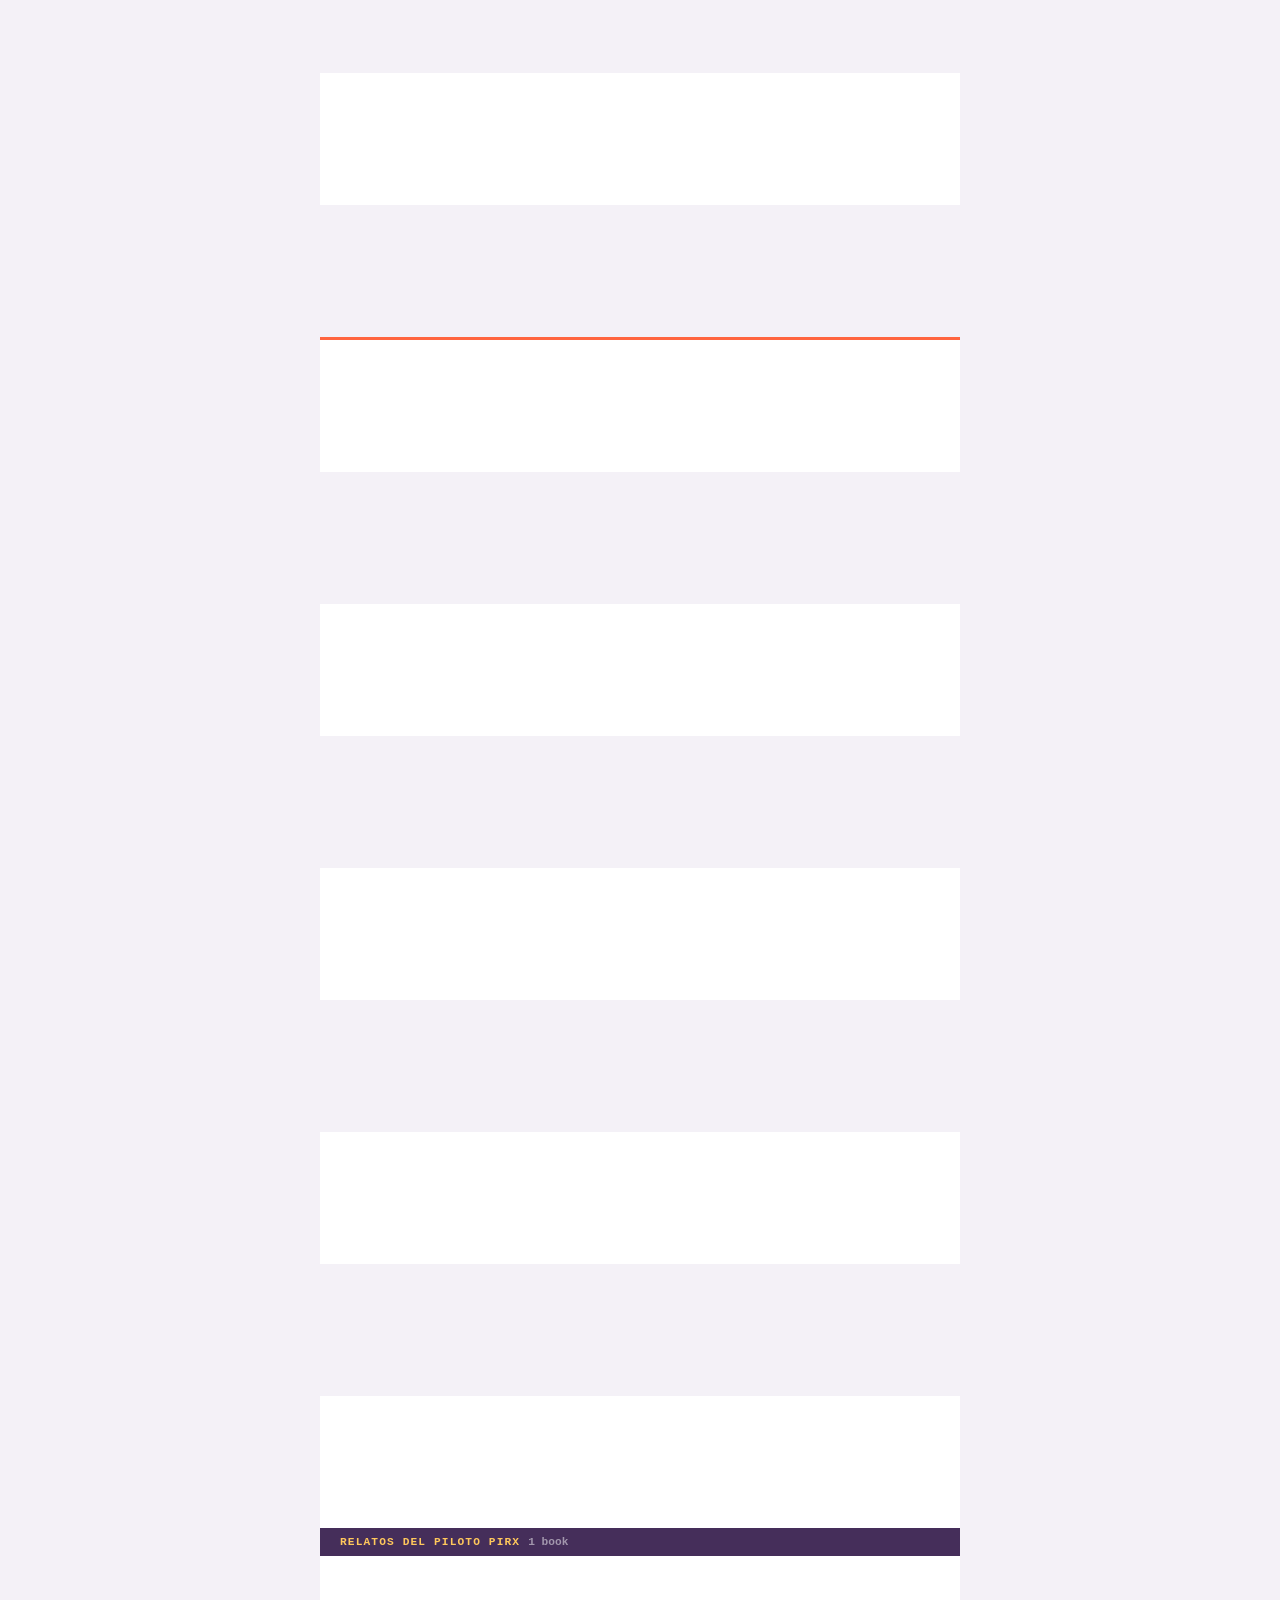
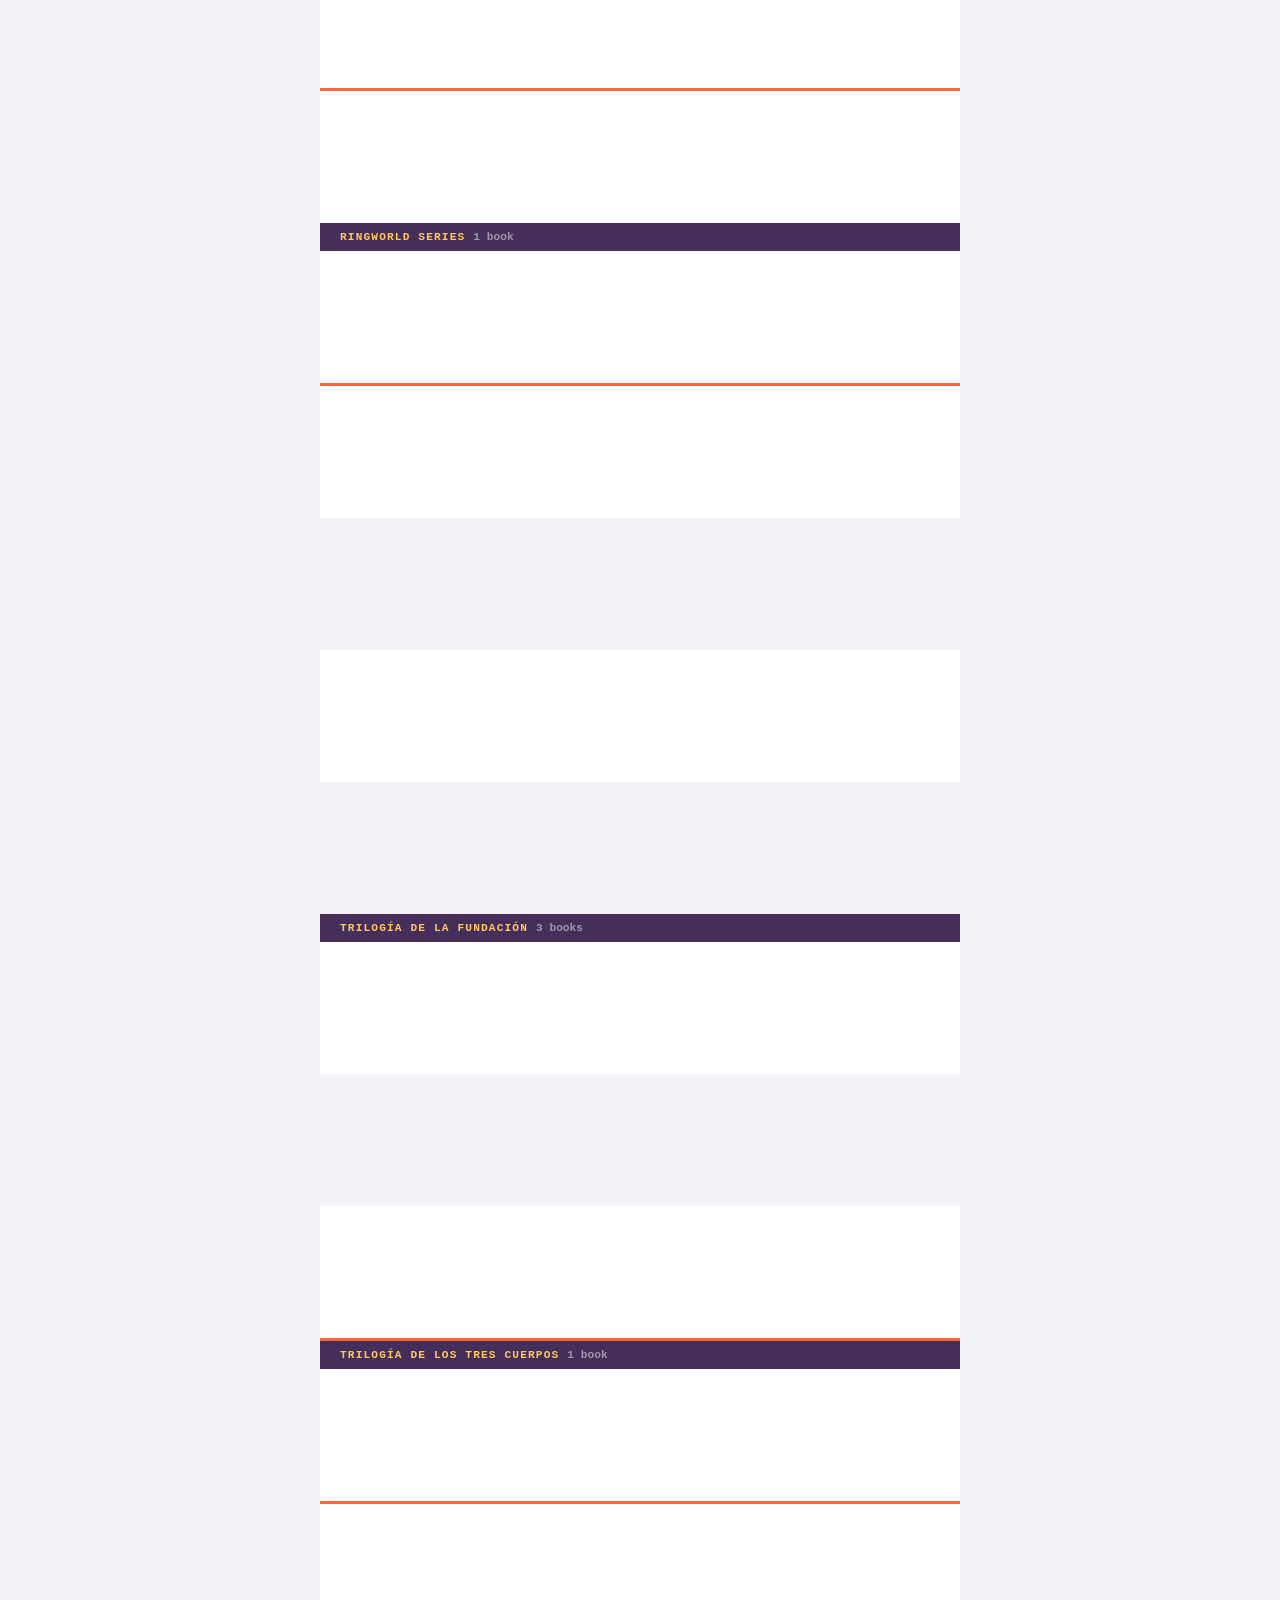
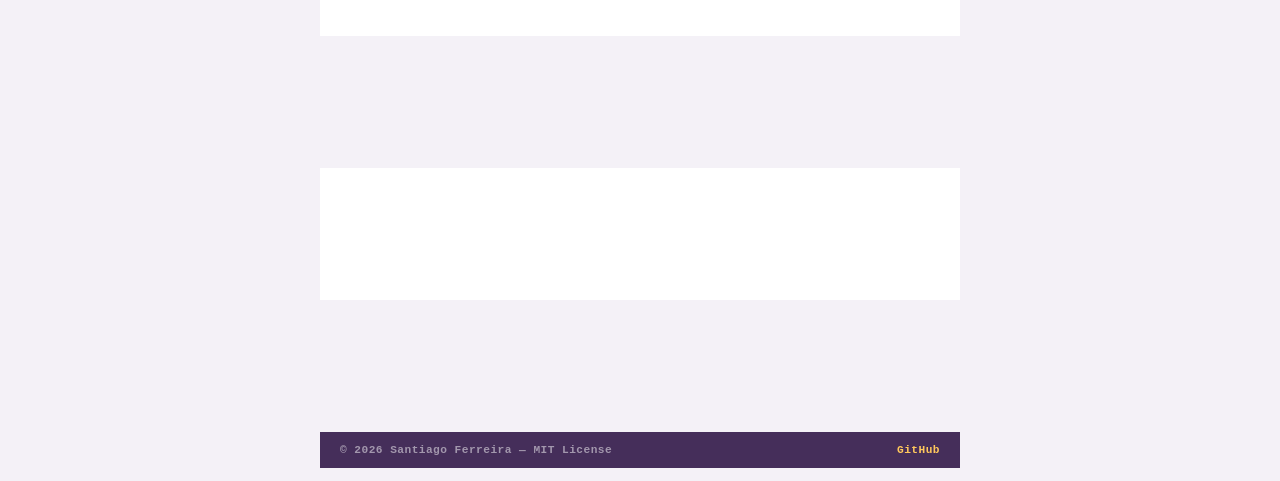
==== commit 4055f52d: "First iteration of graph" ====
--- a/docs/index.html
+++ b/docs/index.html
@@ -29,6 +29,7 @@
     <div class="flex items-center gap-3 shrink-0">
       <a href="stats.html" class="font-mono text-xs fw-700 uppercase tracking-wide color-white-65 nav-link">Stats</a>
       <a href="lists.html" class="font-mono text-xs fw-700 uppercase tracking-wide color-white-65 nav-link">Lists</a>
+      <a href="graph.html" class="font-mono text-xs fw-700 uppercase tracking-wide color-white-65 nav-link">Graph</a>
     </div>
   </nav>
   <div class="bg-orange accent-strip"></div>
--- a/docs/assets/main.css
+++ b/docs/assets/main.css
@@ -82,6 +82,8 @@
    ======================================== */
 @layer reset {
   *, *::before, *::after { margin: 0; padding: 0; box-sizing: border-box; }
+  /* Native `hidden` must beat layout utilities like `.flex`/`.grid`. */
+  [hidden] { display: none !important; }
   body {
     font-family: var(--f-body);
     font-size: var(--text-base);
@@ -482,35 +484,211 @@
   .detail-nav-next { right: 4px; }
   .detail-nav[disabled] { opacity: 0.25; pointer-events: none; }
 
-  /* ----- Stats page (stats.html) ----- */
+  /* ----- Stats page (stats.html) — dashboard treatment ----- */
+  /* All major surfaces stack at max-app width. Centering and width are
+     handled here so the markup stays terse. */
+  .stats-main > section,
+  .stats-main > header {
+    max-width: 640px;
+    margin-inline: auto;
+    width: 100%;
+  }
+
+  /* Page-load stagger — each surface rises into place once, staggered by
+     index. backwards fill so the initial state is the rise-from state. */
+  @keyframes lev-rise {
+    from { opacity: 0; transform: translateY(10px); }
+    to   { opacity: 1; transform: none; }
+  }
+  .stats-main > * {
+    animation: lev-rise 0.45s cubic-bezier(0.25, 1, 0.5, 1) backwards;
+  }
+  .stats-main > *:nth-child(1)  { animation-delay: 0.00s; }
+  .stats-main > *:nth-child(2)  { animation-delay: 0.06s; }
+  .stats-main > *:nth-child(3)  { animation-delay: 0.10s; }
+  .stats-main > *:nth-child(4)  { animation-delay: 0.14s; }
+  .stats-main > *:nth-child(5)  { animation-delay: 0.18s; }
+  .stats-main > *:nth-child(6)  { animation-delay: 0.22s; }
+  .stats-main > *:nth-child(7)  { animation-delay: 0.26s; }
+  .stats-main > *:nth-child(8)  { animation-delay: 0.30s; }
+  .stats-main > *:nth-child(9)  { animation-delay: 0.32s; }
+  .stats-main > *:nth-child(10) { animation-delay: 0.34s; }
+  .stats-main > *:nth-child(n+11) { animation-delay: 0.36s; }
+  @media (prefers-reduced-motion: reduce) {
+    .stats-main > * { animation: none; }
+  }
+
+  /* ----- Hero ----- */
+  /* A single mega numeral leads the page. An orange eyebrow above sets
+     section context; below the number a thin orange divider separates
+     the primary KPI from a row of three smaller substats. */
+  .hero-section {
+    padding: var(--sp-6) var(--sp-5) var(--sp-5);
+    position: relative;
+    overflow: hidden;
+  }
+  .hero-section::after {
+    /* Decorative oversize "L" sitting in the bottom-right at very low
+       opacity — adds atmosphere without any new asset or color. Stays
+       inside the deep-purple panel via overflow: hidden above. */
+    content: 'L';
+    position: absolute;
+    right: -0.18em;
+    bottom: -0.32em;
+    font-family: var(--f-title);
+    font-size: clamp(16rem, 60vw, 24rem);
+    line-height: 1;
+    color: var(--c-purple);
+    opacity: 0.55;
+    pointer-events: none;
+    user-select: none;
+  }
+  .hero-section > * { position: relative; z-index: 1; }
+
+  .hero-eyebrow {
+    display: block;
+    font-family: var(--f-brand);
+    font-weight: 700;
+    font-size: var(--text-xs);
+    color: var(--c-orange);
+    text-transform: uppercase;
+    letter-spacing: 0.22em;
+  }
+  .hero-mega {
+    font-family: var(--f-brand);
+    font-weight: 700;
+    /* Mobile-first: clamp grows the numeral up to ~7rem on wider screens. */
+    font-size: clamp(4.5rem, 24vw, 7rem);
+    color: var(--c-yellow);
+    line-height: 0.88;
+    letter-spacing: -0.04em;
+    margin-top: var(--sp-2);
+  }
+  .hero-mega-label {
+    font-family: var(--f-brand);
+    font-weight: 700;
+    font-size: var(--text-sm);
+    color: rgba(255, 255, 255, 0.7);
+    text-transform: uppercase;
+    letter-spacing: 0.22em;
+    margin-top: var(--sp-2);
+  }
+  .hero-divider {
+    height: 2px;
+    background: var(--c-orange);
+    margin-block: var(--sp-5);
+    width: 56px;
+  }
+  .hero-substats {
+    display: grid;
+    grid-template-columns: repeat(3, 1fr);
+    gap: var(--sp-3);
+  }
+  .hero-substat { min-width: 0; }
+  .hero-sub-num {
+    font-family: var(--f-brand);
+    font-weight: 700;
+    font-size: clamp(1.6rem, 8vw, 2.4rem);
+    color: var(--c-white);
+    line-height: 1;
+    letter-spacing: -0.02em;
+  }
+  .hero-sub-label {
+    font-family: var(--f-mono);
+    font-weight: 700;
+    font-size: 0.62rem;
+    color: rgba(255, 255, 255, 0.5);
+    text-transform: uppercase;
+    letter-spacing: 0.14em;
+    margin-top: var(--sp-2);
+  }
+
+  /* ----- Section dividers (Taste / Eras / Lists) ----- */
+  /* Three-column row: orange section number on the left, big yellow name
+     in the middle, italic muted subtitle on the right. Replaces the old
+     centered yellow label. */
+  .section-divider {
+    display: grid;
+    grid-template-columns: auto 1fr auto;
+    align-items: baseline;
+    gap: var(--sp-3);
+    padding: var(--sp-5) var(--sp-5);
+  }
+  .section-divider-number {
+    font-family: var(--f-mono);
+    font-weight: 700;
+    font-size: var(--text-xs);
+    color: var(--c-orange);
+    letter-spacing: 0.1em;
+  }
+  .section-divider-name {
+    font-family: var(--f-brand);
+    font-weight: 700;
+    font-size: var(--text-xl);
+    color: var(--c-yellow);
+    text-transform: uppercase;
+    letter-spacing: 0.18em;
+    line-height: 1;
+  }
+  .section-divider-sub {
+    font-family: var(--f-body);
+    font-style: italic;
+    font-size: var(--text-xs);
+    color: rgba(255, 255, 255, 0.55);
+    text-align: right;
+  }
+  @media (max-width: 480px) {
+    .section-divider {
+      grid-template-columns: auto 1fr;
+      row-gap: var(--sp-1);
+    }
+    .section-divider-sub {
+      grid-column: 1 / -1;
+      text-align: left;
+    }
+  }
+
+  /* ----- Panel header (per-section title + optional callout) ----- */
+  .panel-header {
+    display: flex;
+    align-items: baseline;
+    justify-content: space-between;
+    gap: var(--sp-3);
+    padding: var(--sp-4) var(--sp-5) var(--sp-2);
+  }
+  .panel-label {
+    font-family: var(--f-brand);
+    font-weight: 700;
+    font-size: var(--text-xs);
+    color: var(--c-orange);
+    text-transform: uppercase;
+    letter-spacing: 0.18em;
+    border-bottom: 0;
+  }
+  .panel-callout {
+    font-family: var(--f-mono);
+    font-weight: 700;
+    font-size: var(--text-xs);
+    color: var(--c-deep);
+    white-space: nowrap;
+  }
+  .panel-callout-muted {
+    color: var(--c-purple);
+    font-style: italic;
+    font-weight: 400;
+  }
+  .panel-callout-formula {
+    font-family: var(--f-mono);
+    font-size: var(--text-xs);
+    color: var(--c-purple);
+    opacity: 0.7;
+    white-space: nowrap;
+  }
+
+  /* Kept for legacy callers (other pages) — stats.html now uses
+     .panel-label. */
   .section-label {
     border-bottom: 0;
-  }
-
-  /* Hero — three side-by-side big numbers, one per metric. */
-  .hero-stats {
-    display: grid;
-    grid-template-columns: 1fr 1fr 1fr;
-    gap: var(--sp-3);
-  }
-  .hero-stat { text-align: center; min-width: 0; }
-  .hero-num {
-    font-family: var(--f-brand);
-    font-weight: 700;
-    /* Scale down on narrow phones so three side-by-side numbers always
-       fit; cap at the desktop hero size. */
-    font-size: clamp(2rem, 11vw, var(--text-hero));
-    color: var(--c-yellow);
-    line-height: 1;
-  }
-  .hero-label {
-    font-family: var(--f-brand);
-    font-weight: 700;
-    font-size: var(--text-xs);
-    color: rgba(255,255,255,0.65);
-    text-transform: uppercase;
-    letter-spacing: 0.12em;
-    margin-top: var(--sp-2);
   }
 
   /* Book titles in stats lists are links back to the matching book on the
@@ -528,32 +706,63 @@
     color: var(--c-deep);
   }
 
+  /* Trophy row — filled orange badge with white "10" anchors the row.
+     Title (DM Serif) on its own line, author muted below. Badge spans
+     both rows so the two text rows stack to its right. */
   .trophy-list li {
+    display: grid;
+    grid-template-columns: 48px minmax(0, 1fr);
+    grid-template-areas:
+      "mark title"
+      "mark author";
+    column-gap: var(--sp-4);
+    row-gap: 2px;
+    align-items: start;
+    padding: var(--sp-3) var(--sp-5);
+    transition: background 0.1s;
+  }
+  .trophy-list li:hover { background: var(--c-yellow); }
+  .trophy-list li:hover .trophy-author { color: var(--c-deep); }
+  .trophy-list .trophy-mark {
+    grid-area: mark;
+    align-self: center;
+    font-family: var(--f-mono);
+    font-weight: 700;
+    font-size: 1.05rem;
+    color: var(--c-white);
+    background: var(--c-orange);
+    height: 48px;
+    width: 48px;
     display: flex;
-    align-items: baseline;
-    gap: var(--sp-3);
-    padding: var(--sp-3) var(--sp-5);
-  }
-  .trophy-list li:nth-child(even) { background: var(--surface); }
-  .trophy-list .trophy-mark {
-    font-family: var(--f-mono);
-    font-weight: 700;
-    color: var(--c-orange);
-    flex-shrink: 0;
+    align-items: center;
+    justify-content: center;
+    letter-spacing: -0.02em;
   }
   .trophy-list .trophy-title {
+    grid-area: title;
+    font-family: var(--f-title);
+    font-size: var(--text-lg);
+    color: var(--c-deep);
+    line-height: 1.1;
+    overflow: hidden;
+    text-overflow: ellipsis;
+    align-self: end;
+  }
+  .trophy-list .trophy-author {
+    grid-area: author;
     font-family: var(--f-body);
-    font-weight: 600;
-  }
-  .trophy-list .trophy-author {
+    font-size: var(--text-xs);
     color: var(--c-purple);
-    font-size: var(--text-sm);
+    text-transform: uppercase;
+    letter-spacing: 0.08em;
+    align-self: start;
   }
   .trophy-list .empty {
     padding: var(--sp-4) var(--sp-5);
     color: var(--c-purple);
     font-style: italic;
     font-size: var(--text-sm);
+    grid-column: 1 / -1;
   }
 
   .score-chart-row {
@@ -639,6 +848,156 @@
     font-style: italic;
     font-size: var(--text-sm);
     grid-template-columns: 1fr;
+  }
+
+  /* ----- Lists stats (stats.html → Lists section) ----- */
+  /* Five-tile metrics row. Each tile is a left-aligned KPI: number on top
+     in brand-font yellow, a thin orange underline, and a mono label
+     beneath. Tiles are separated by transparent 1px lines via gap +
+     subtle deep-purple-derived dividers to feel dashboard-grade. */
+  .lists-stats-section {
+    padding: var(--sp-5) var(--sp-4);
+  }
+  .lists-stats-grid {
+    display: grid;
+    grid-template-columns: repeat(5, 1fr);
+    gap: var(--sp-3);
+  }
+  .lists-stat {
+    min-width: 0;
+    padding: var(--sp-1) var(--sp-2);
+    text-align: left;
+  }
+  .lists-stat + .lists-stat {
+    border-left: 1px solid rgba(255, 255, 255, 0.08);
+  }
+  .lists-stat-num {
+    font-family: var(--f-brand);
+    font-weight: 700;
+    font-size: clamp(1.4rem, 7vw, 2.4rem);
+    color: var(--c-yellow);
+    line-height: 1;
+    letter-spacing: -0.02em;
+  }
+  .lists-stat-num::after {
+    content: '';
+    display: block;
+    width: 18px;
+    height: 2px;
+    background: var(--c-orange);
+    margin-top: var(--sp-2);
+  }
+  .lists-stat-label {
+    font-family: var(--f-mono);
+    font-weight: 700;
+    font-size: 0.6rem;
+    color: rgba(255, 255, 255, 0.55);
+    text-transform: uppercase;
+    letter-spacing: 0.1em;
+    margin-top: var(--sp-2);
+    line-height: 1.25;
+  }
+
+  /* Most-listed row: rank | check | title-block | count.
+     Title-block stacks Spanish title (serif), original (small body), and
+     author (body). Count is right-aligned mono accent. */
+  .most-listed li {
+    display: grid;
+    grid-template-columns: 28px 16px minmax(0, 1fr) auto;
+    column-gap: var(--sp-3);
+    align-items: baseline;
+    padding: var(--sp-3) var(--sp-5);
+    background: var(--c-white);
+  }
+  .most-listed li:nth-child(even) { background: var(--surface); }
+  .most-listed .rank {
+    font-family: var(--f-mono);
+    font-weight: 700;
+    color: var(--c-orange);
+  }
+  .most-listed-titles { min-width: 0; }
+  .most-listed-title {
+    font-family: var(--f-title);
+    font-size: var(--text-base);
+    color: var(--c-deep);
+    line-height: 1.1;
+    display: -webkit-box;
+    -webkit-line-clamp: 2;
+    -webkit-box-orient: vertical;
+    overflow: hidden;
+    word-break: break-word;
+  }
+  .most-listed-original {
+    font-family: var(--f-body);
+    font-size: var(--text-xs);
+    color: var(--c-purple);
+    opacity: 0.7;
+    margin-top: 1px;
+    display: -webkit-box;
+    -webkit-line-clamp: 2;
+    -webkit-box-orient: vertical;
+    overflow: hidden;
+    word-break: break-word;
+  }
+  .most-listed-author {
+    font-family: var(--f-body);
+    font-size: var(--text-sm);
+    color: var(--c-purple);
+    margin-top: 2px;
+    overflow: hidden;
+    text-overflow: ellipsis;
+    white-space: nowrap;
+  }
+  .most-listed-count {
+    font-family: var(--f-mono);
+    font-weight: 700;
+    color: var(--c-orange);
+    font-size: var(--text-lg);
+    white-space: nowrap;
+    align-self: center;
+  }
+  .most-listed .empty {
+    padding: var(--sp-4) var(--sp-5);
+    color: var(--c-purple);
+    font-style: italic;
+    font-size: var(--text-sm);
+  }
+
+  /* Most-listed authors: single-line row, rank + check + name + count. */
+  .most-listed-authors li {
+    display: grid;
+    grid-template-columns: 28px 16px minmax(0, 1fr) auto;
+    column-gap: var(--sp-3);
+    align-items: center;
+    padding: var(--sp-3) var(--sp-5);
+    background: var(--surface);
+  }
+  .most-listed-authors li:nth-child(even) { background: var(--surface-alt); }
+  .most-listed-authors .rank {
+    font-family: var(--f-mono);
+    font-weight: 700;
+    color: var(--c-orange);
+  }
+  .most-listed-authors .name {
+    font-family: var(--f-body);
+    font-weight: 600;
+    color: var(--c-deep);
+    overflow: hidden;
+    text-overflow: ellipsis;
+    white-space: nowrap;
+  }
+  .most-listed-authors .count {
+    font-family: var(--f-mono);
+    font-weight: 700;
+    color: var(--c-orange);
+    font-size: var(--text-lg);
+    white-space: nowrap;
+  }
+  .most-listed-authors .empty {
+    padding: var(--sp-4) var(--sp-5);
+    color: var(--c-purple);
+    font-style: italic;
+    font-size: var(--text-sm);
   }
 
   /* ----- Decade timeline ----- */
@@ -948,4 +1307,260 @@
     nav { max-width: 640px; margin-inline: auto; }
     .accent-strip { max-width: 640px; margin-inline: auto; }
   }
+
+  /* ======================================================================
+     graph.html — similarity graph view
+     ====================================================================== */
+
+  /* Mode strip toggle (Books / Authors) */
+  .graph-mode-toggle {
+    display: inline-flex;
+    background: var(--c-deep);
+  }
+  .mode-btn {
+    background: var(--c-deep);
+    color: rgba(255,255,255,0.55);
+    padding: var(--sp-2) var(--sp-3);
+    border: none;
+  }
+  .mode-btn[aria-pressed="true"] {
+    background: var(--c-yellow);
+    color: var(--c-deep);
+  }
+  .mode-btn:hover { color: var(--c-yellow); }
+  .mode-btn[aria-pressed="true"]:hover { color: var(--c-deep); }
+
+  /* ---- Stage (SVG focused graph) ---- */
+  #stage-section {
+    /* Bleed background to viewport edges within max-w-app — keeps the dark
+       stage feeling cinematic against the toolbar above and list below. */
+    padding: var(--sp-3) 0 0;
+  }
+  .stage-empty {
+    color: var(--c-white);
+    min-height: 180px;
+    display: flex;
+    flex-direction: column;
+    align-items: center;
+    justify-content: center;
+  }
+  .stage-svg {
+    display: block;
+    width: 100%;
+    /* Keep the stage roughly square but cap so it doesn't dominate on tall
+       phones. min-height ensures usability on iPhone 12. */
+    aspect-ratio: 1 / 1;
+    max-height: 70dvh;
+    background: var(--c-deep);
+    user-select: none;
+    -webkit-user-select: none;
+  }
+  .stage-controls {
+    background: var(--c-deep);
+    border-top: 1px solid rgba(255,255,255,0.06);
+  }
+  .stage-ctrl {
+    background: transparent;
+    color: var(--c-yellow);
+    padding: var(--sp-1) var(--sp-3);
+    border: 1px solid var(--c-yellow);
+  }
+  .stage-ctrl[aria-pressed="true"] {
+    background: var(--c-yellow);
+    color: var(--c-deep);
+  }
+  .stage-ctrl:hover { background: var(--c-yellow); color: var(--c-deep); }
+
+  /* SVG node typography. The center node is bigger, brighter, fully filled. */
+  .edge {
+    fill: none;
+    stroke-linecap: square;
+  }
+  .edge-weak   { stroke: var(--c-purple); opacity: 0.55; }
+  .edge-strong { stroke: var(--c-orange); }
+  .edge-label {
+    fill: var(--c-yellow);
+    font-family: var(--f-mono);
+    font-weight: 700;
+    font-size: 9px;
+    paint-order: stroke;
+    stroke: var(--c-deep);
+    stroke-width: 4px;
+    stroke-linejoin: round;
+  }
+  .node-rect {
+    stroke-width: 1.5;
+    /* shape-rendering keeps the brutalist sharp edges */
+    shape-rendering: crispEdges;
+  }
+  .node-center .node-rect {
+    fill: var(--c-yellow);
+    stroke: var(--c-yellow);
+  }
+  .node-orbit .node-rect {
+    fill: var(--c-deep);
+    stroke: var(--c-orange);
+  }
+  .node-orbit.node-read .node-rect {
+    fill: var(--c-orange);
+    stroke: var(--c-orange);
+  }
+  .node-title {
+    font-family: var(--f-title);
+    font-size: 13px;
+    dominant-baseline: middle;
+  }
+  .node-center .node-title {
+    font-size: 18px;
+    fill: var(--c-deep);
+  }
+  .node-orbit .node-title { fill: var(--c-white); }
+  .node-orbit.node-read .node-title { fill: var(--c-deep); }
+  .node-sub {
+    font-family: var(--f-body);
+    font-size: 9px;
+    dominant-baseline: middle;
+  }
+  .node-center .node-sub { fill: var(--c-deep); opacity: 0.7; }
+  .node-orbit .node-sub { fill: rgba(255,255,255,0.6); }
+  .node-orbit.node-read .node-sub { fill: rgba(30,16,78,0.7); }
+
+  .node-label { cursor: pointer; }
+  .node-label:focus { outline: none; }
+  .node-label:focus .node-rect { stroke: var(--c-yellow); stroke-width: 3; }
+  .node-orbit:hover .node-rect { fill: var(--c-yellow); stroke: var(--c-yellow); }
+  .node-orbit:hover .node-title { fill: var(--c-deep); }
+  .node-orbit:hover .node-sub   { fill: rgba(30,16,78,0.7); }
+  .node-center:hover .node-rect { fill: var(--c-orange); stroke: var(--c-orange); }
+  .node-center:hover .node-title { fill: var(--c-white); }
+  .node-center:hover .node-sub   { fill: rgba(255,255,255,0.7); }
+
+  /* ---- List view ---- */
+  .list-section-header {
+    position: sticky;
+    top: var(--toolbar-h, 0);
+    z-index: 1;
+  }
+  .accent-strip-2 { height: 3px; }
+
+  .node-list { background: var(--c-white); }
+  .node-row { background: var(--c-white); }
+  .node-row + .node-row { box-shadow: inset 0 1px 0 var(--surface-alt); }
+  .node-row-btn {
+    display: grid;
+    grid-template-columns: 36px 18px 50px 1fr 36px;
+    align-items: center;
+    gap: var(--sp-3);
+    padding: var(--sp-3) var(--sp-4);
+    width: 100%;
+    background: transparent;
+    text-align: left;
+  }
+  .node-row-btn:hover {
+    background: var(--c-yellow);
+  }
+  .node-row-btn.focused {
+    background: var(--c-deep);
+    color: var(--c-white);
+  }
+  .node-row-btn.focused .node-row-title { color: var(--c-yellow); }
+  .node-row-btn.focused .node-row-sub,
+  .node-row-btn.focused .node-row-rank,
+  .node-row-btn.focused .node-row-year { color: rgba(255,255,255,0.65); }
+  .node-row-text { min-width: 0; }
+  .node-row-title {
+    margin: 0;
+    overflow: hidden;
+    text-overflow: ellipsis;
+    display: -webkit-box;
+    -webkit-line-clamp: 1;
+    -webkit-box-orient: vertical;
+  }
+  .node-row-sub {
+    margin: 0;
+    overflow: hidden;
+    text-overflow: ellipsis;
+    white-space: nowrap;
+  }
+  .node-row-count {
+    justify-self: end;
+    padding: 2px 6px;
+    text-align: center;
+    min-width: 24px;
+  }
+  .count-weak   { color: var(--c-purple); background: var(--surface-alt); }
+  .count-mid    { color: var(--c-deep);   background: var(--c-yellow); }
+  .count-strong { color: var(--c-white);  background: var(--c-orange); }
+
+  .node-row-check {
+    width: 18px;
+    height: 18px;
+    display: inline-flex;
+    align-items: center;
+    justify-content: center;
+    font-family: var(--f-mono);
+    font-weight: 700;
+    font-size: 12px;
+  }
+  .check-read  { background: var(--c-orange); color: var(--c-white); }
+  .check-empty { background: var(--surface-alt); }
+
+  /* ---- Detail panel ---- */
+  .detail-card { display: block; }
+  .detail-head { /* dark masthead for the focused node */ }
+  .detail-stats {
+    grid-template-columns: repeat(4, 1fr);
+    background: var(--c-white);
+  }
+  .detail-stat {
+    padding: var(--sp-3) var(--sp-4);
+    border-right: 1px solid var(--surface-alt);
+    display: flex;
+    flex-direction: column;
+    gap: 2px;
+  }
+  .detail-stat:last-child { border-right: none; }
+  .detail-stat dd { margin: 0; }
+  .score-high { color: var(--c-orange); }
+  .score-mid  { color: var(--c-deep); }
+  .score-low  { color: var(--c-purple); }
+  .status-read   { color: var(--c-orange); }
+  .status-unread { color: var(--c-purple); }
+
+  .detail-section { background: var(--surface-alt); }
+  .detail-section-thin { background: var(--c-white); }
+  .detail-list {
+    display: flex;
+    flex-direction: column;
+    gap: var(--sp-2);
+    margin: 0;
+    padding: 0;
+  }
+  .detail-list li { padding: 2px 0; }
+  .detail-row { display: flex; flex-direction: column; gap: 2px; padding: var(--sp-2) 0; border-top: 1px solid rgba(69,46,90,0.12); }
+  .detail-row:first-child { border-top: none; }
+  .detail-db-row { display: flex; align-items: baseline; gap: var(--sp-2); padding: 2px 0; }
+  .detail-link {
+    color: var(--c-orange);
+    background: transparent;
+  }
+  .detail-link:hover { color: var(--c-deep); background: var(--c-yellow); }
+  .detail-link-inline {
+    color: var(--c-deep);
+    text-decoration: underline;
+    text-decoration-color: var(--c-orange);
+    text-decoration-thickness: 2px;
+    text-underline-offset: 3px;
+  }
+  .detail-link-inline:hover { color: var(--c-orange); }
+
+  /* Responsive: collapse detail stats on small screens, shrink stage */
+  @media (max-width: 480px) {
+    .detail-stats { grid-template-columns: repeat(2, 1fr); }
+    .detail-stat:nth-child(2n) { border-right: none; }
+    .detail-stat:nth-child(-n+2) { border-bottom: 1px solid var(--surface-alt); }
+    .stage-svg { max-height: 60dvh; }
+    .node-row-btn { grid-template-columns: 30px 16px 42px 1fr 32px; gap: var(--sp-2); padding: var(--sp-3); }
+  }
 }
+
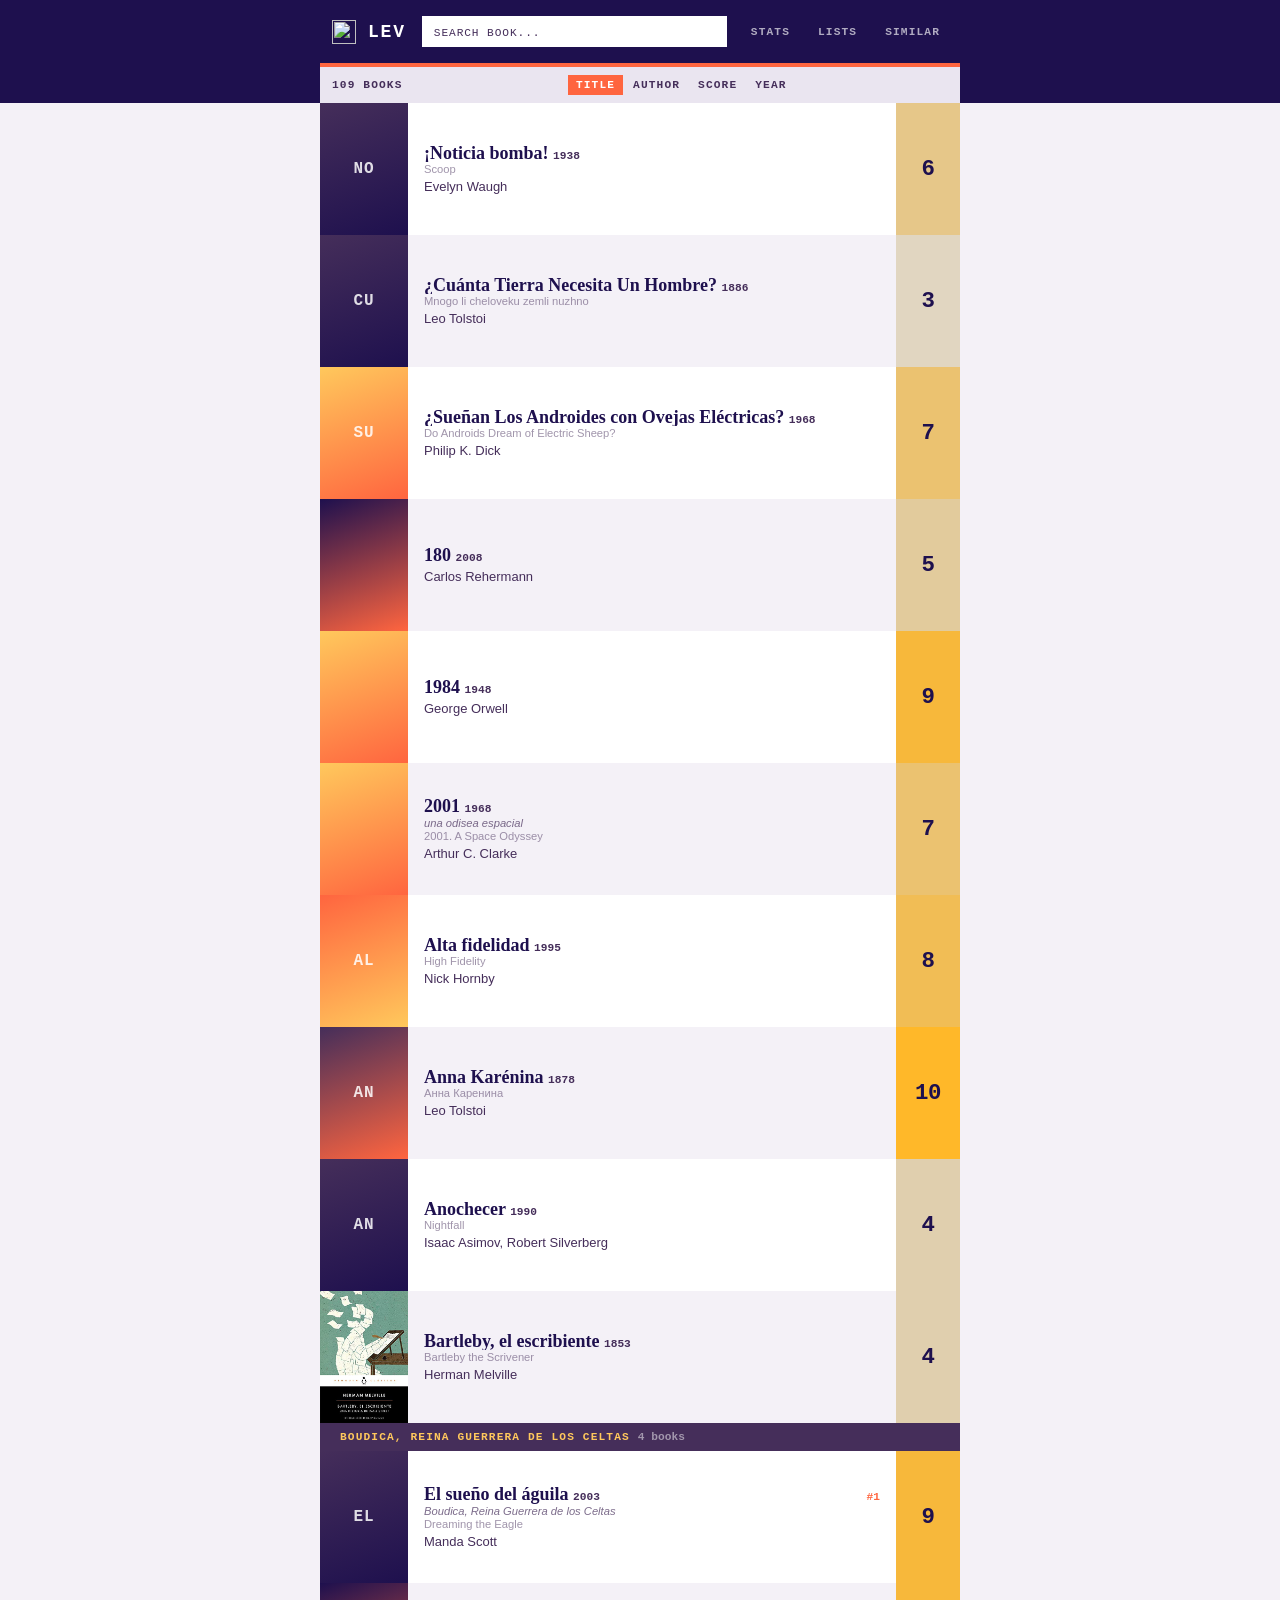
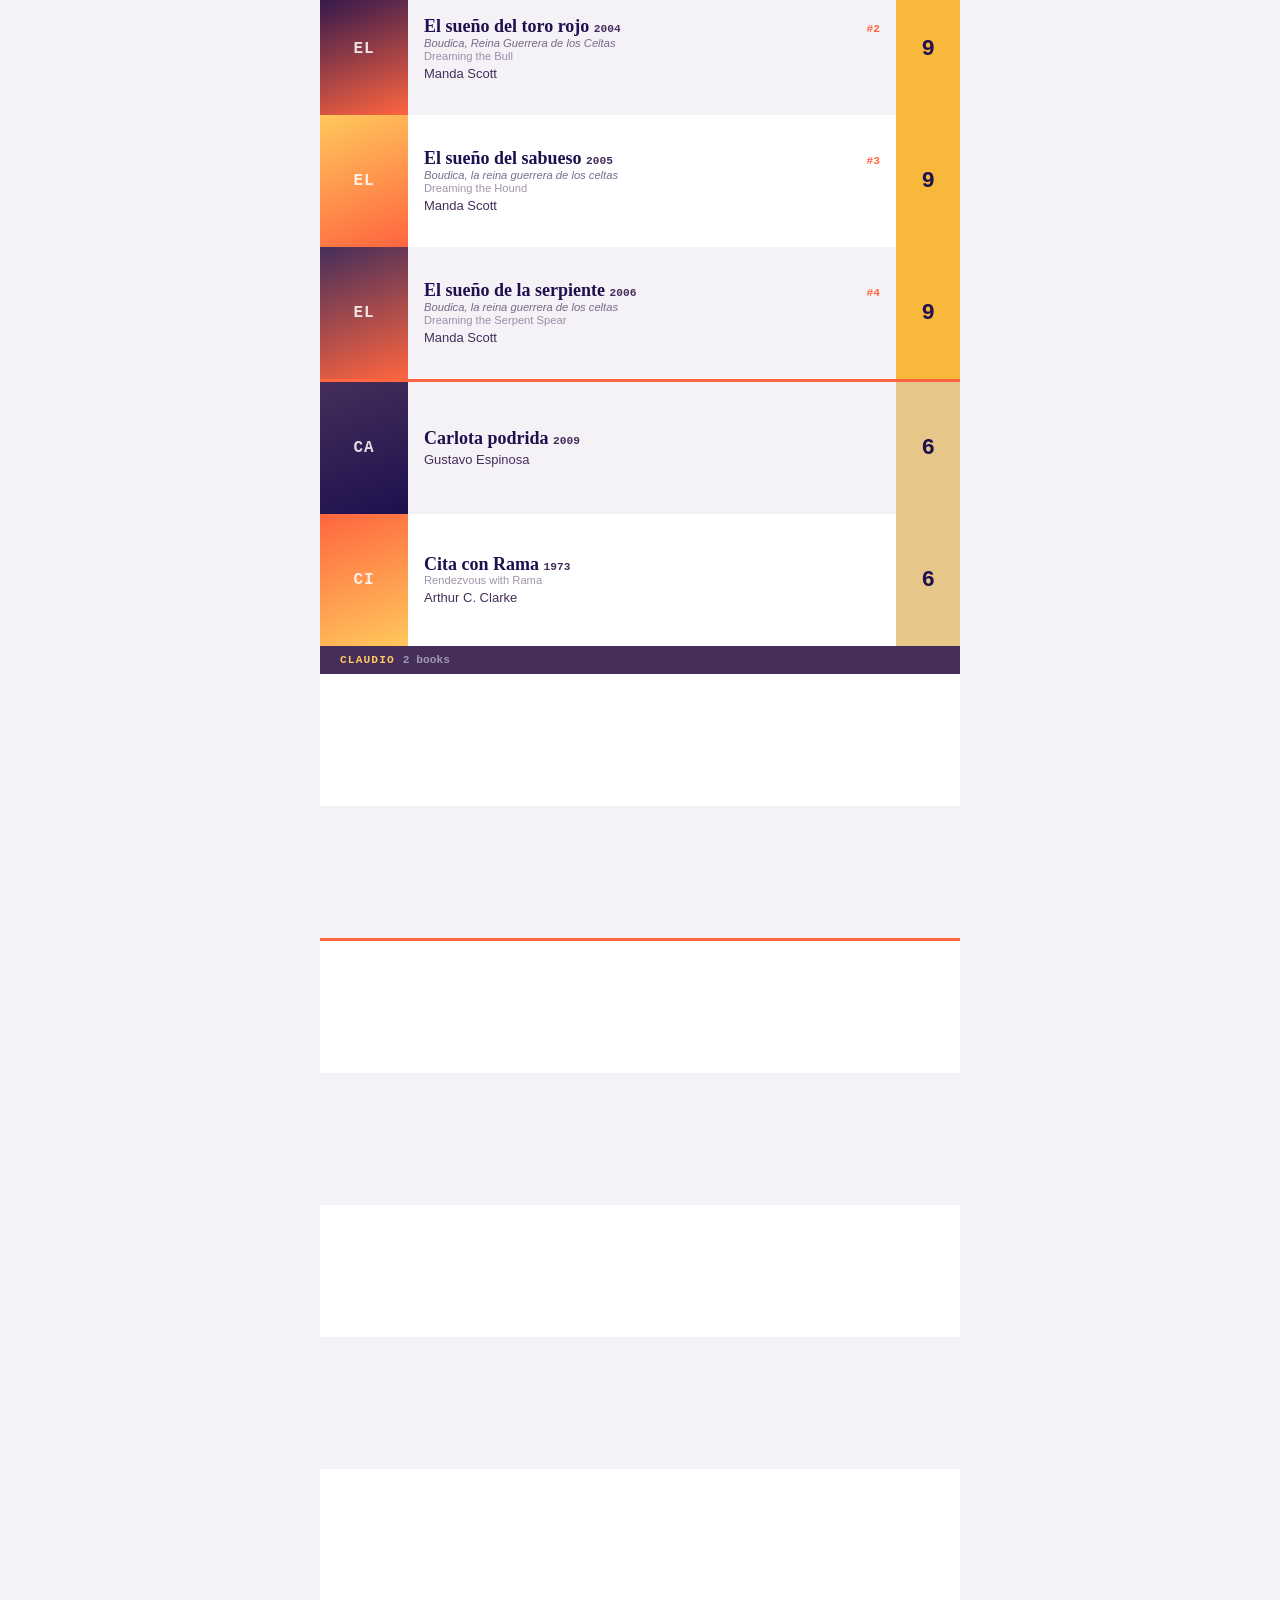
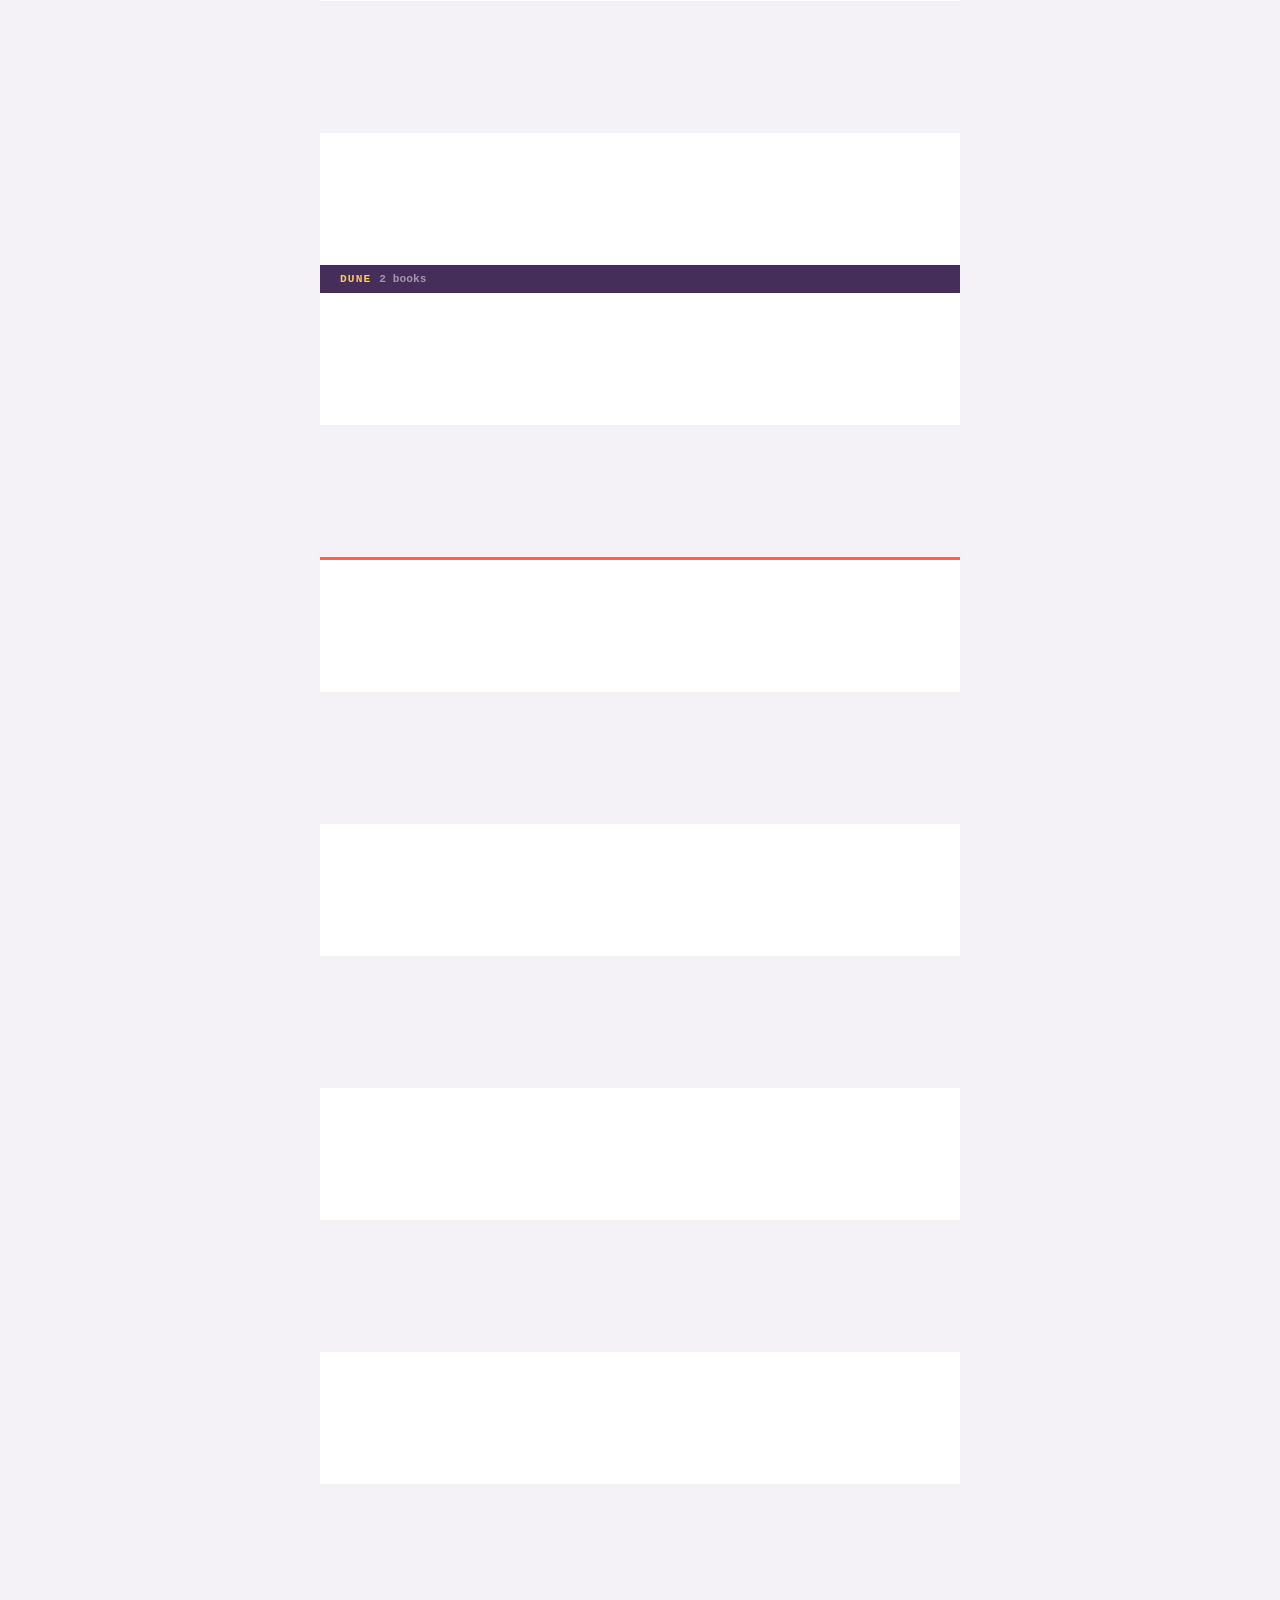
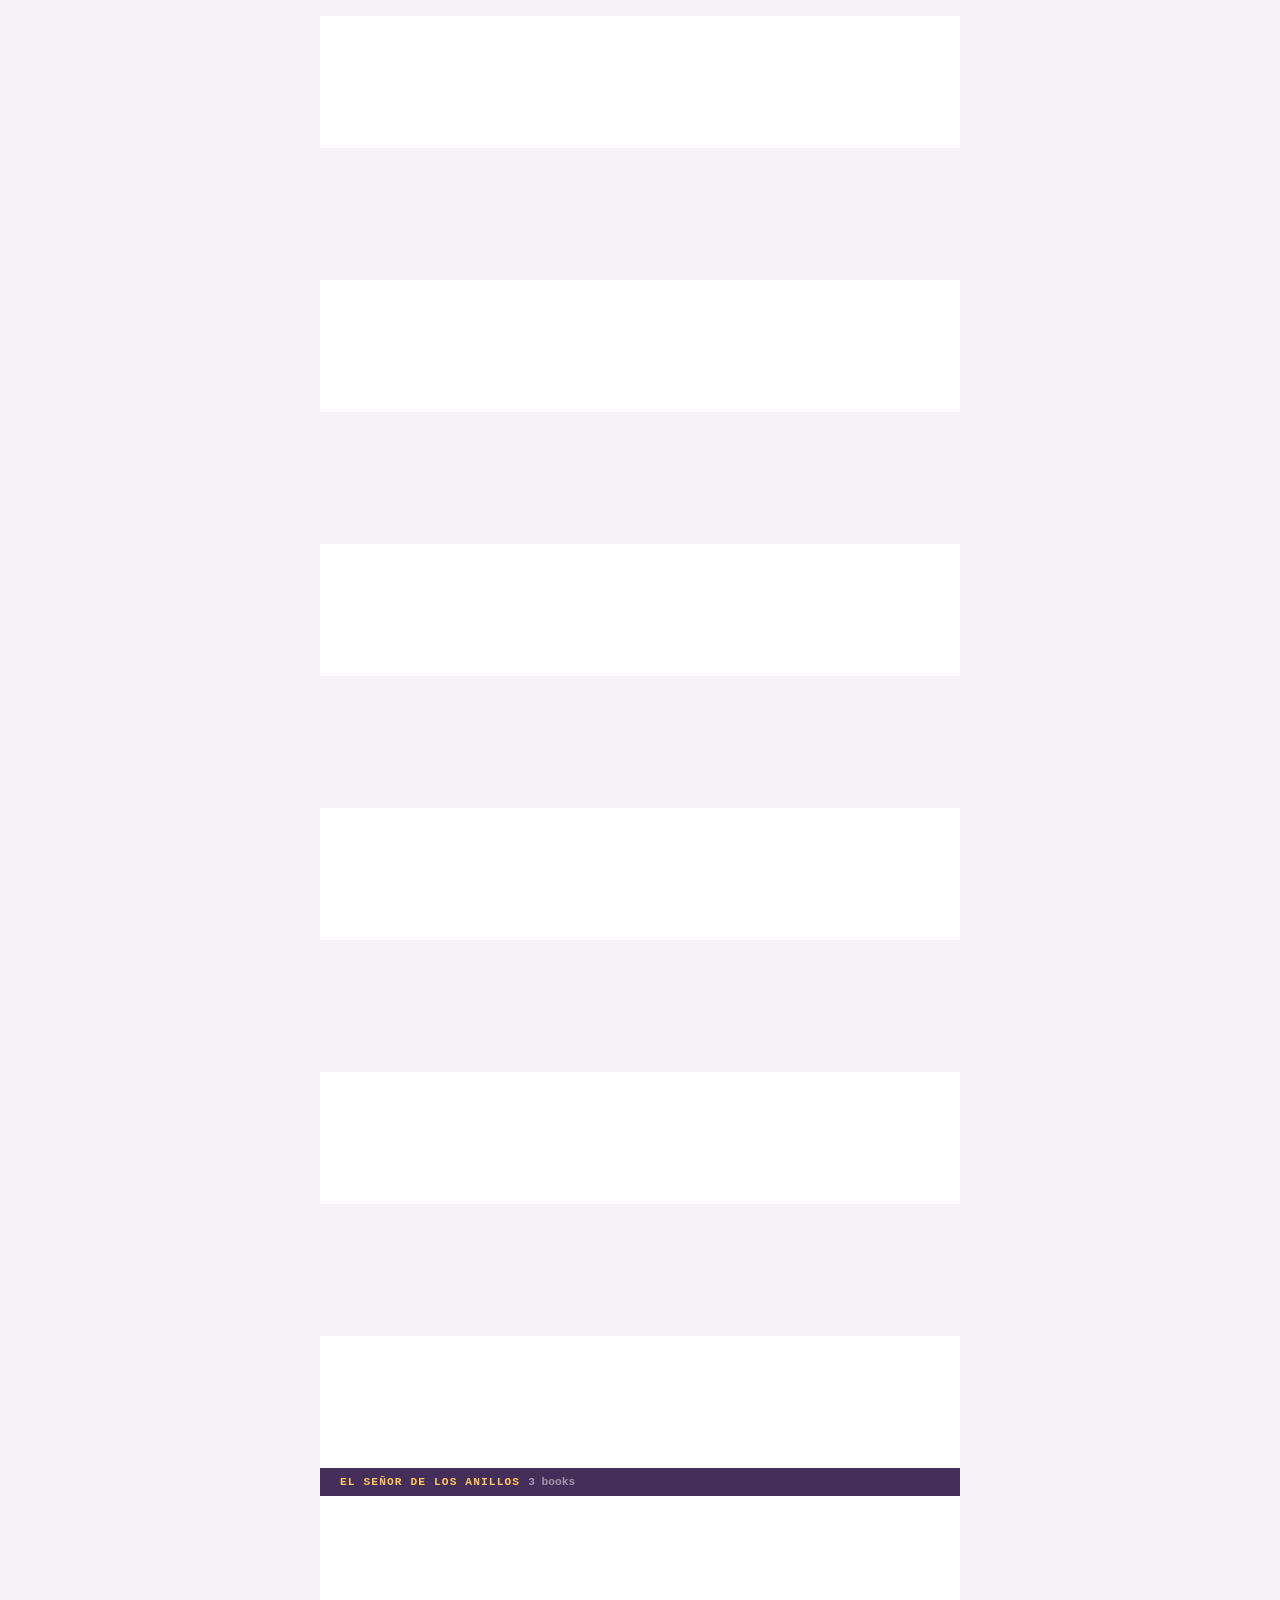
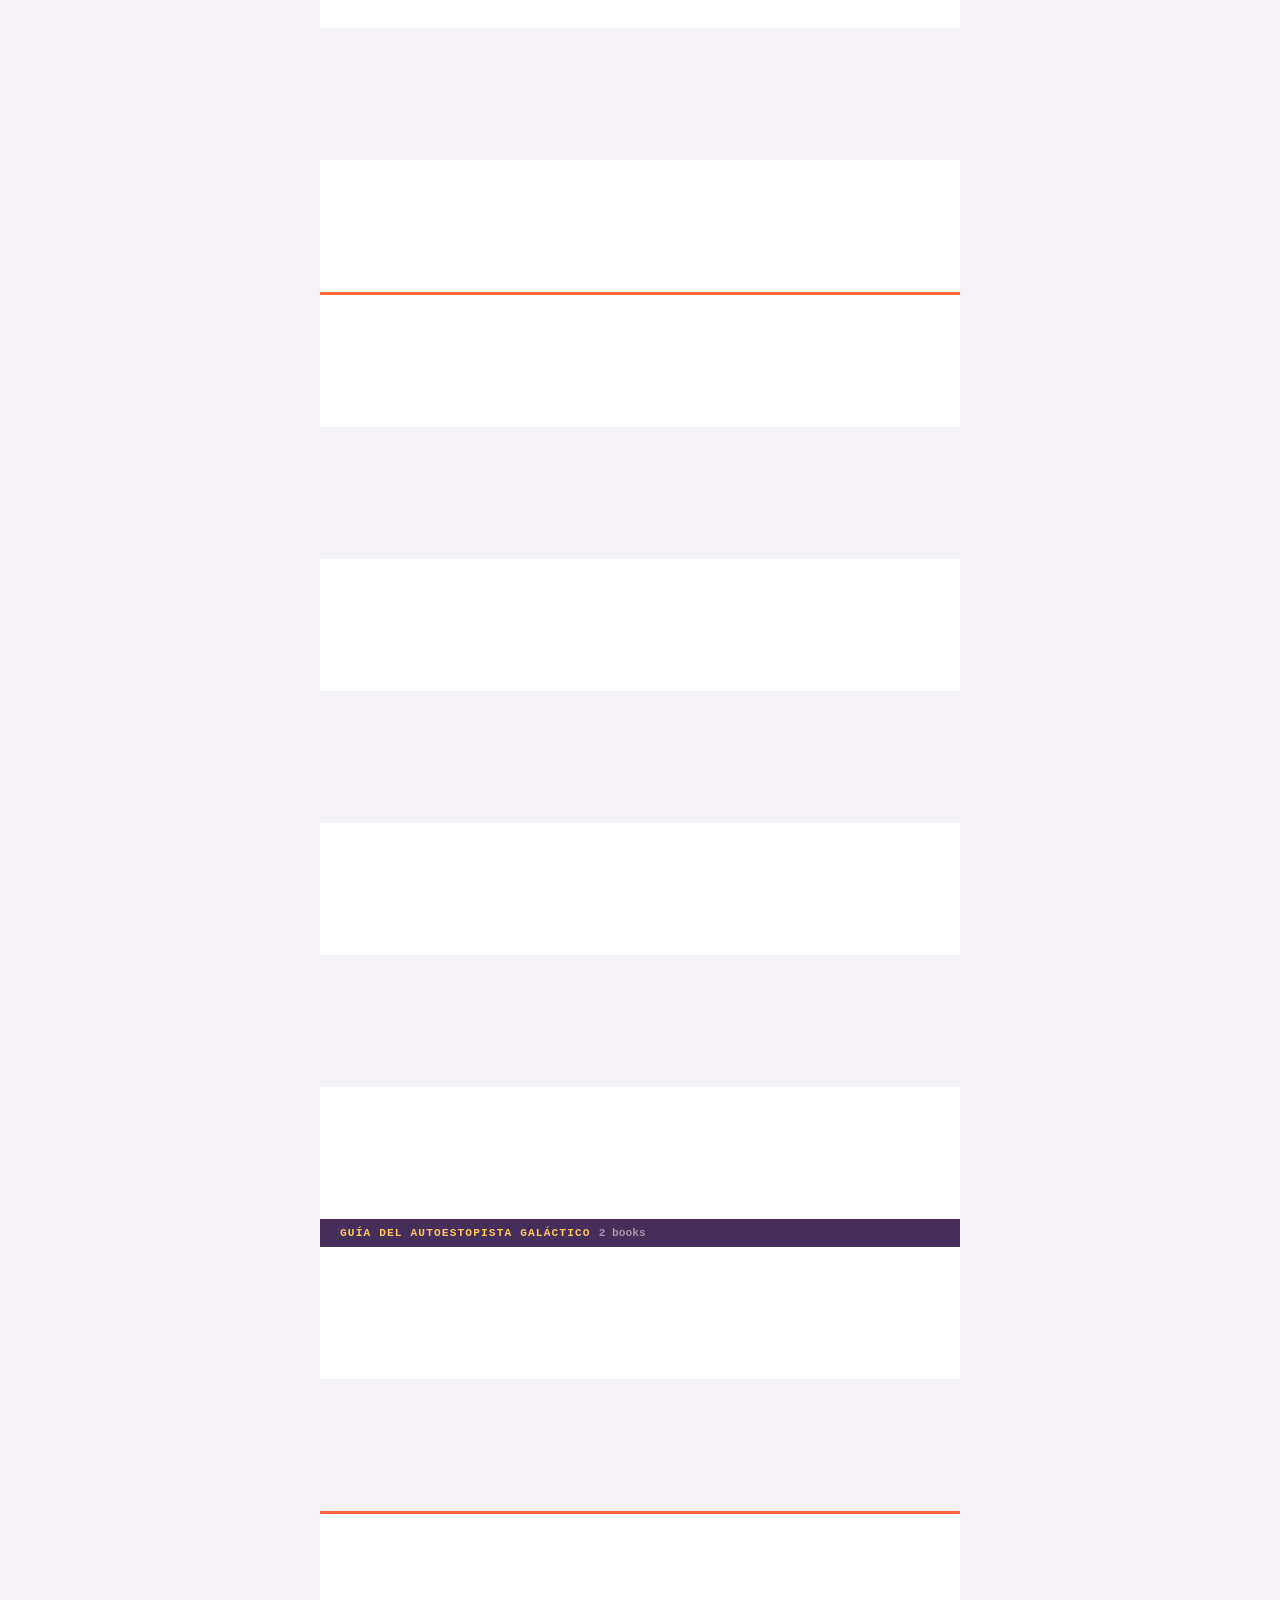
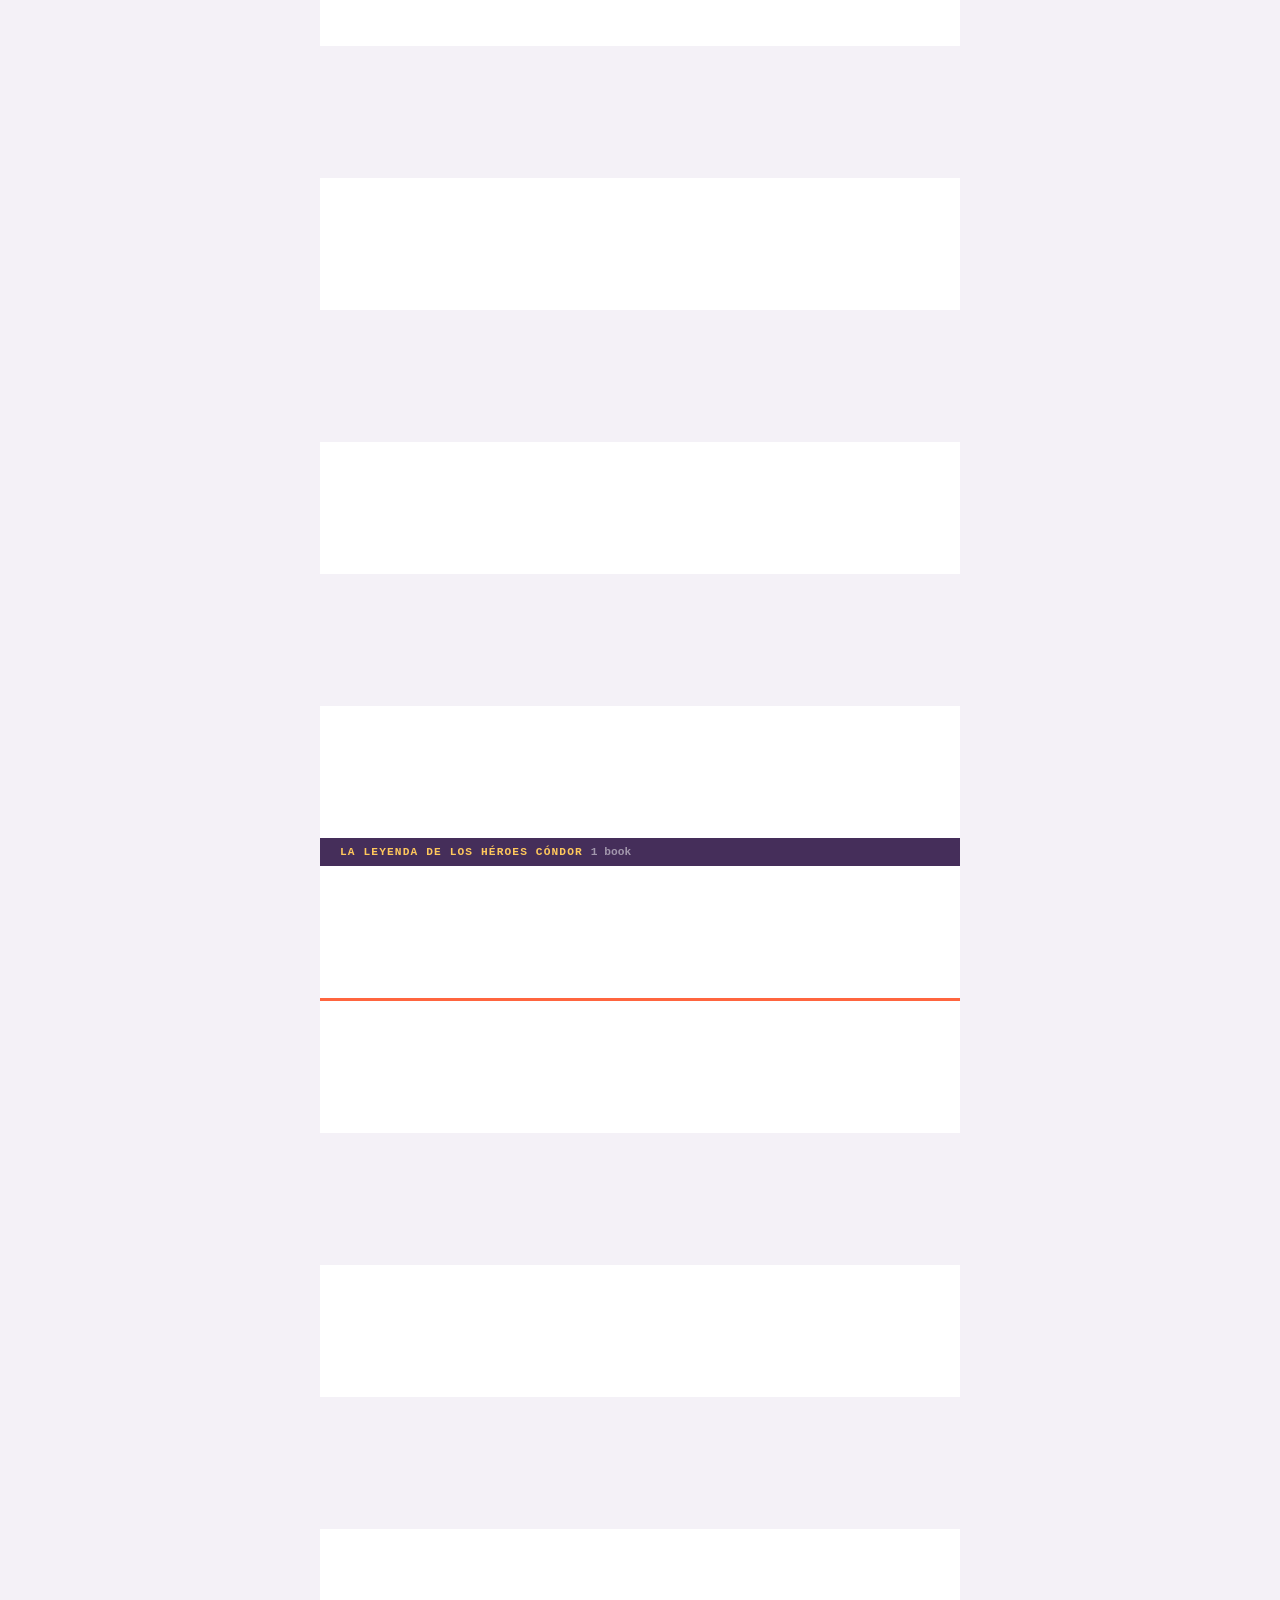
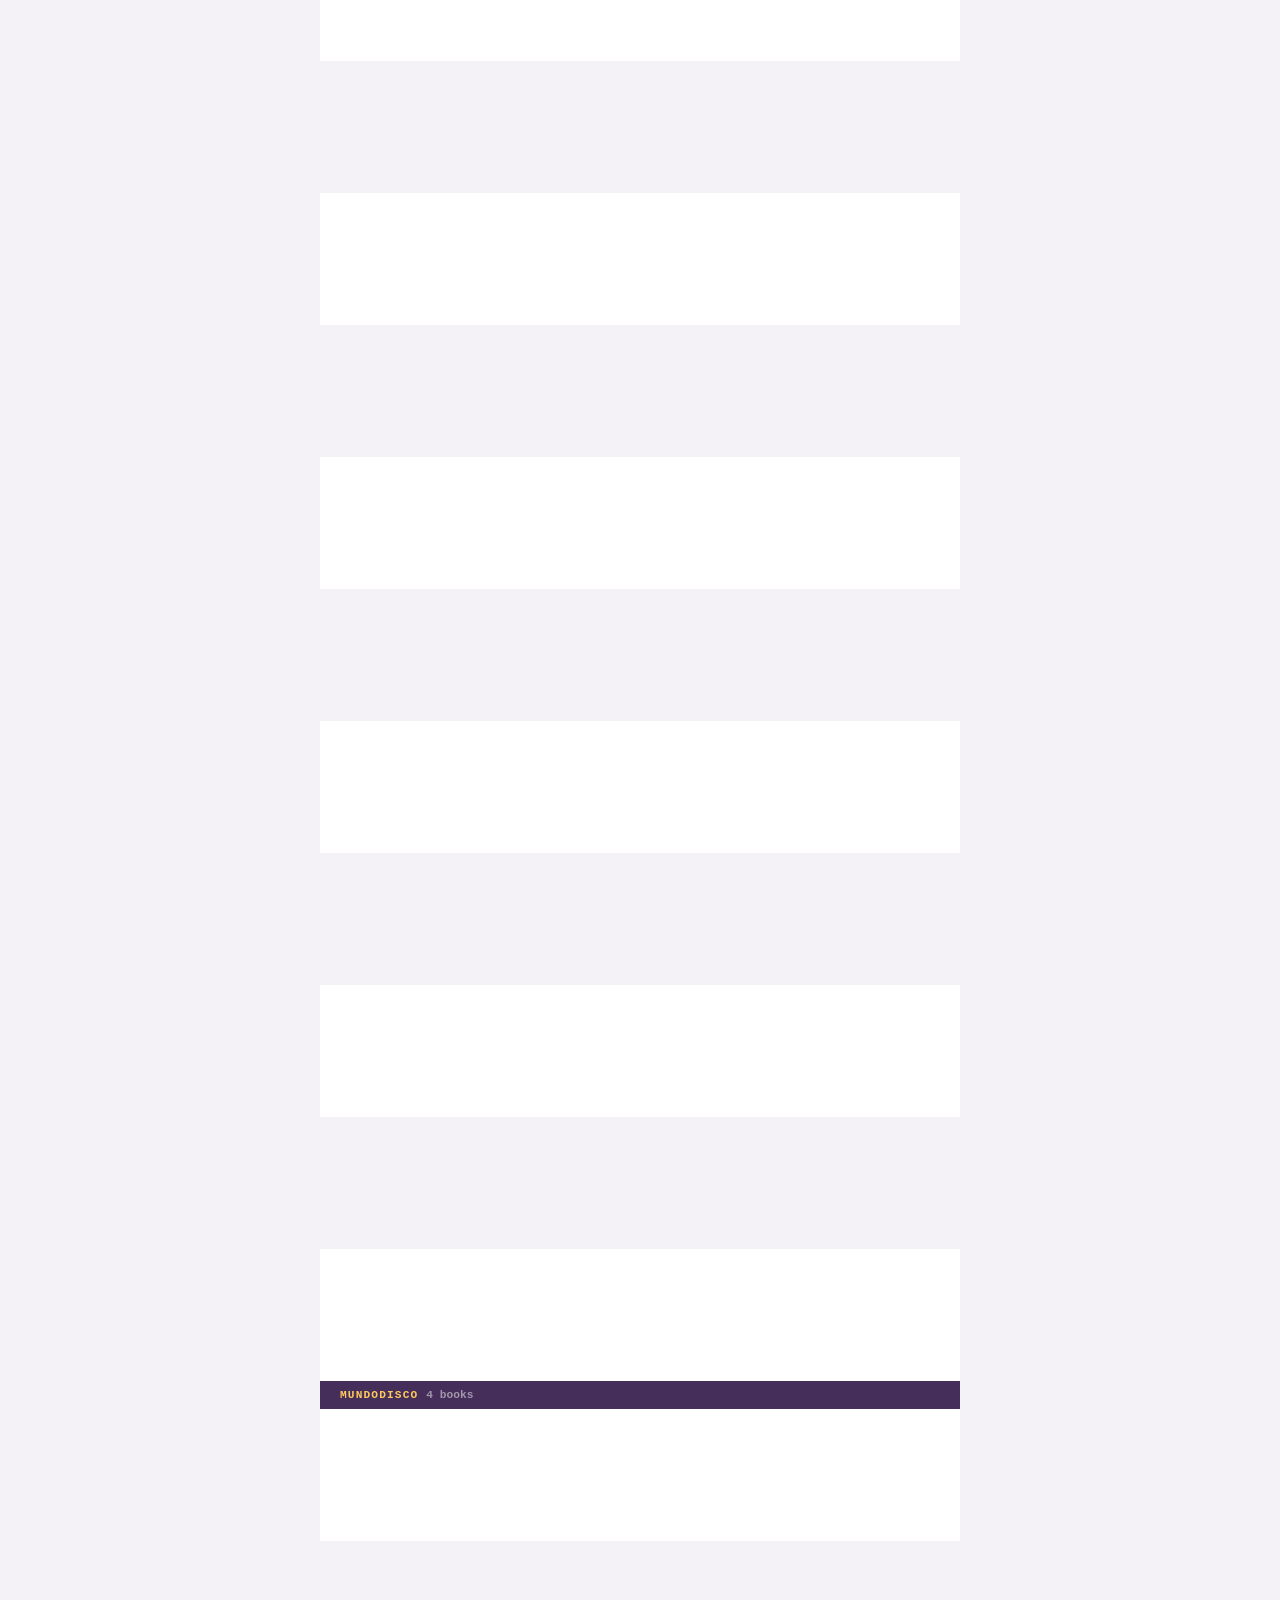
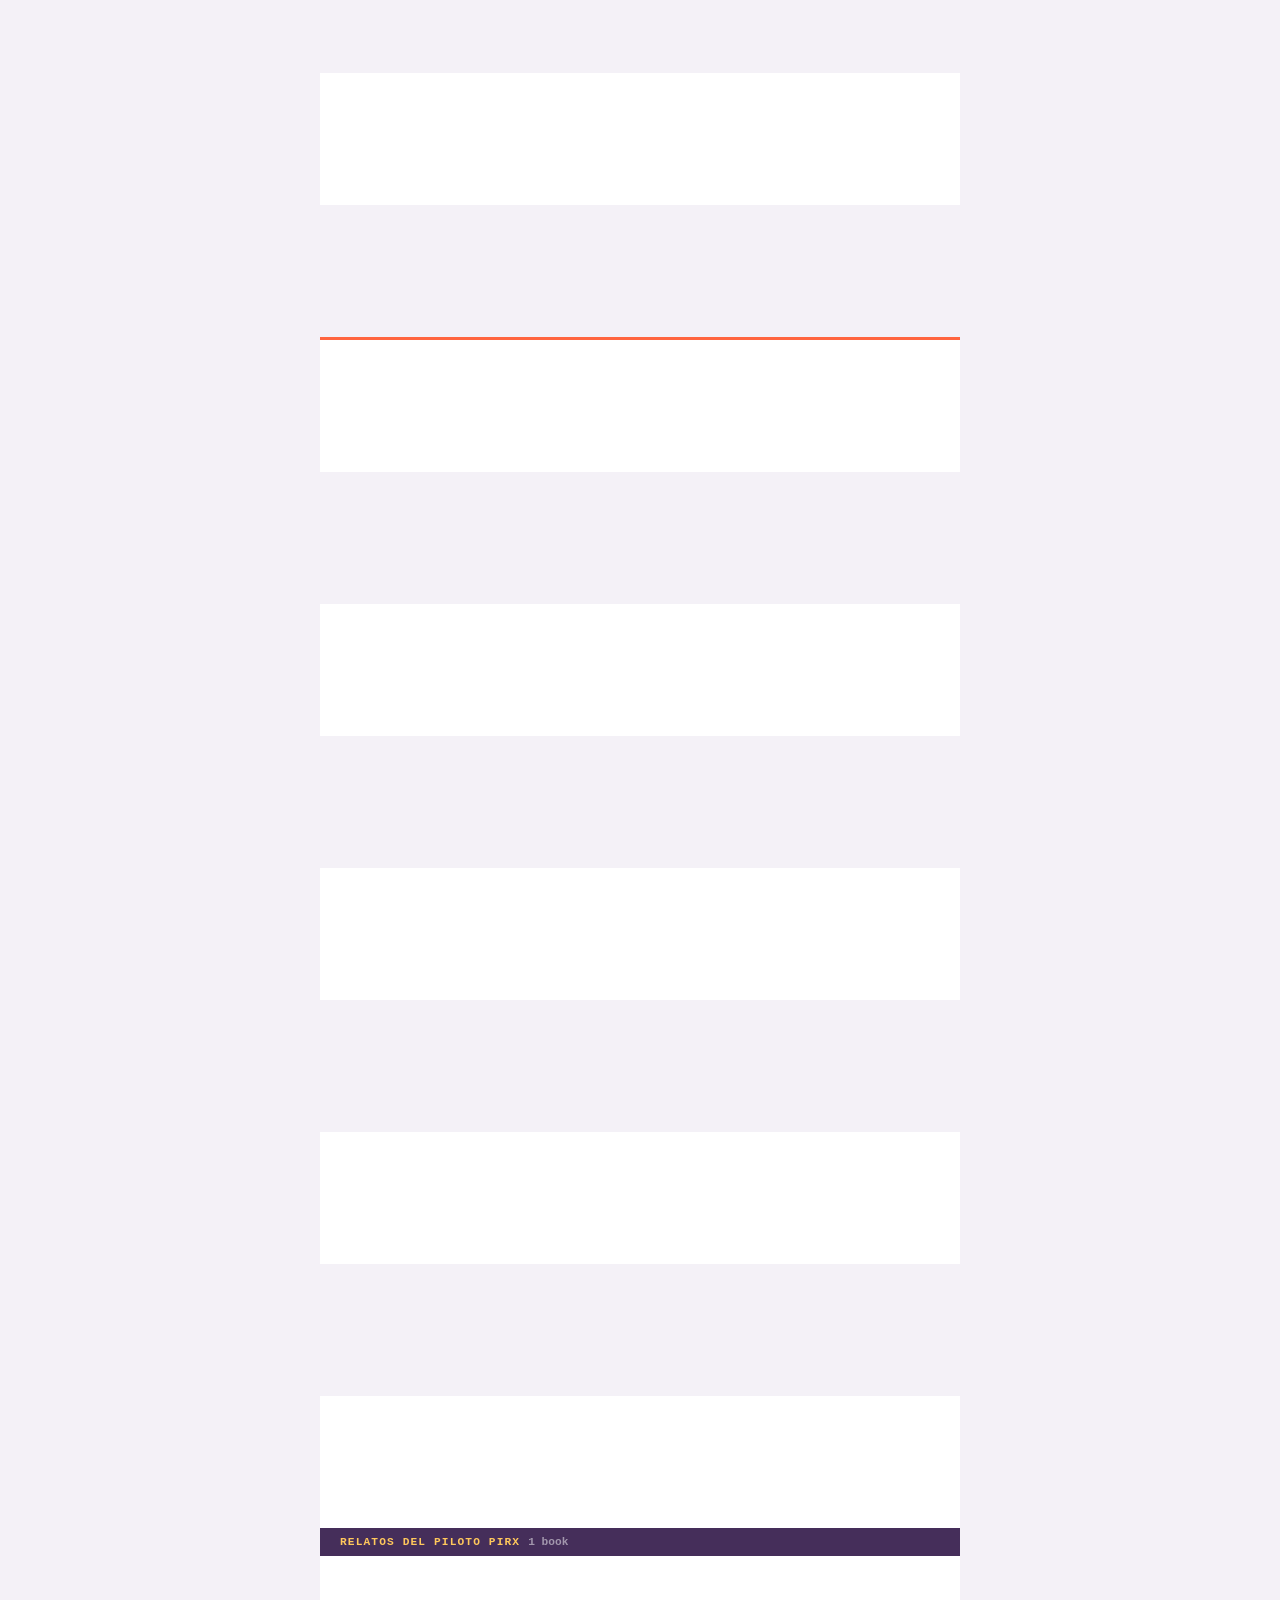
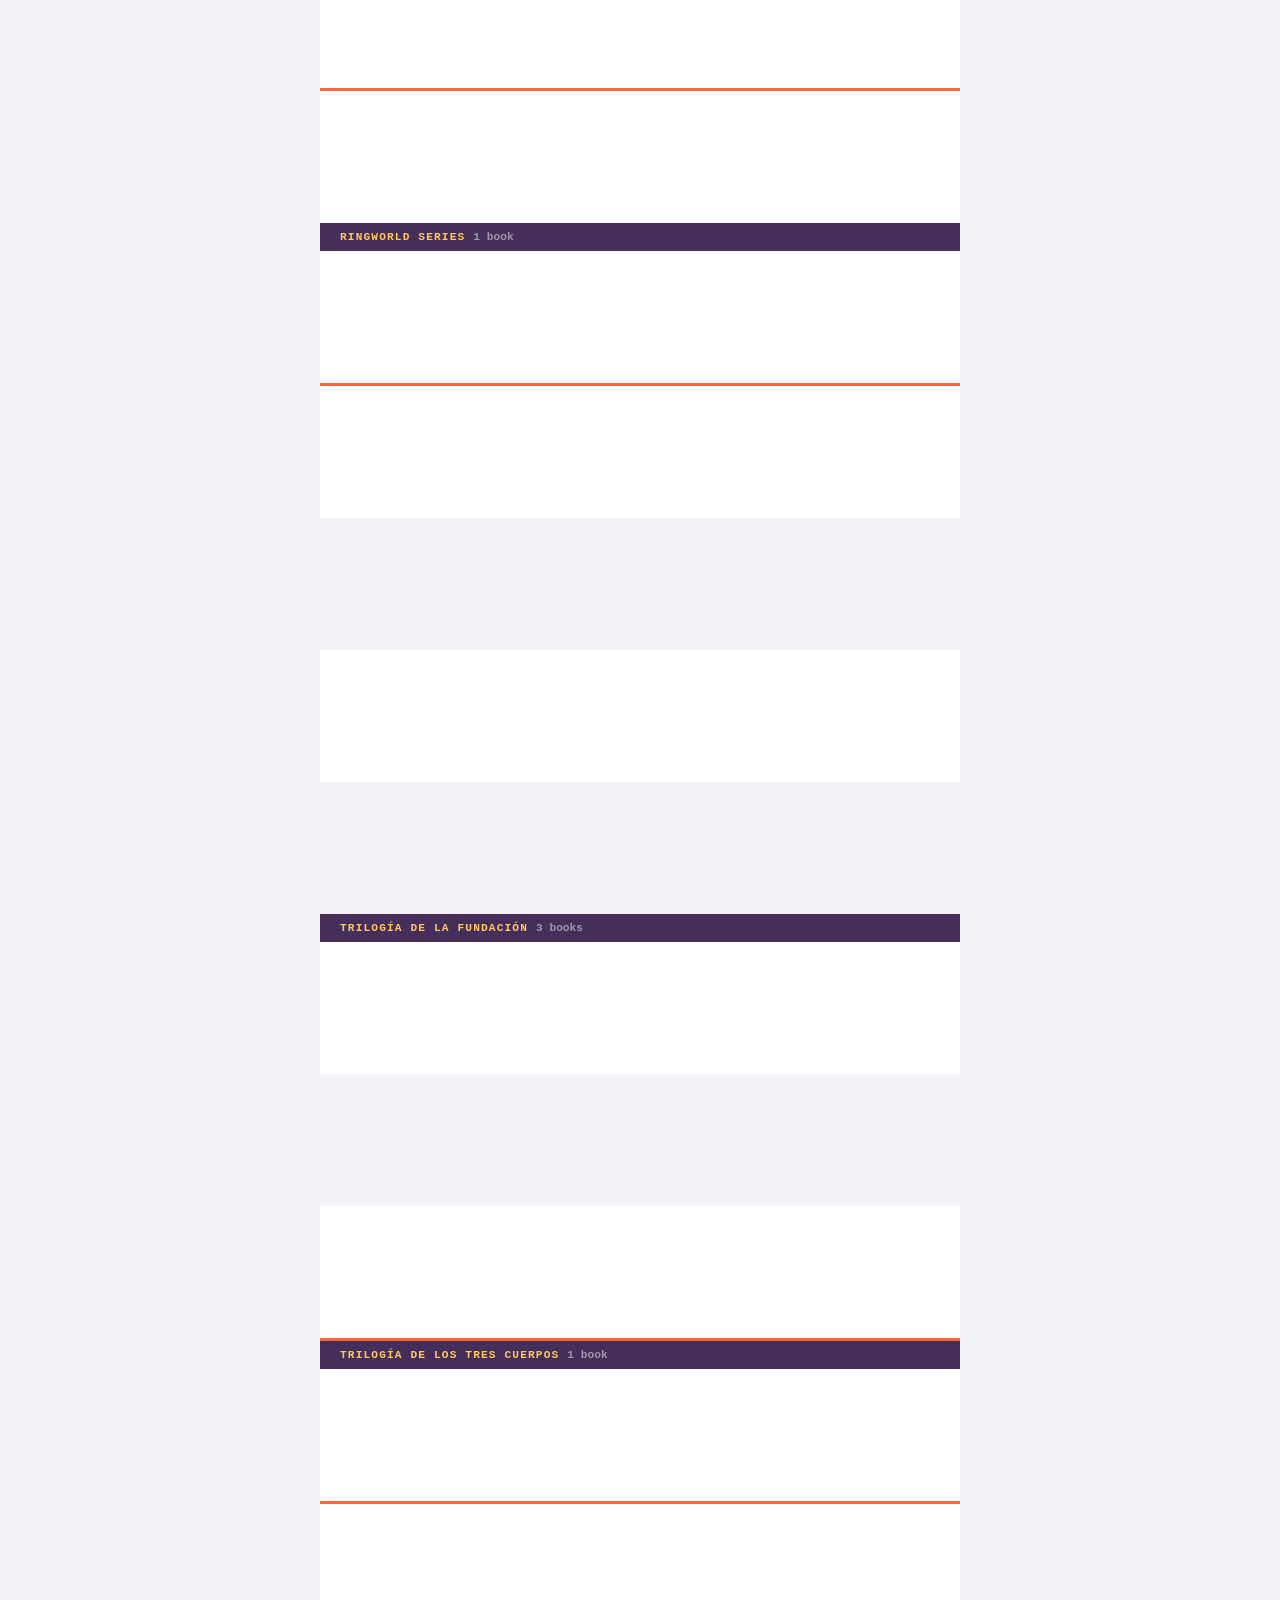
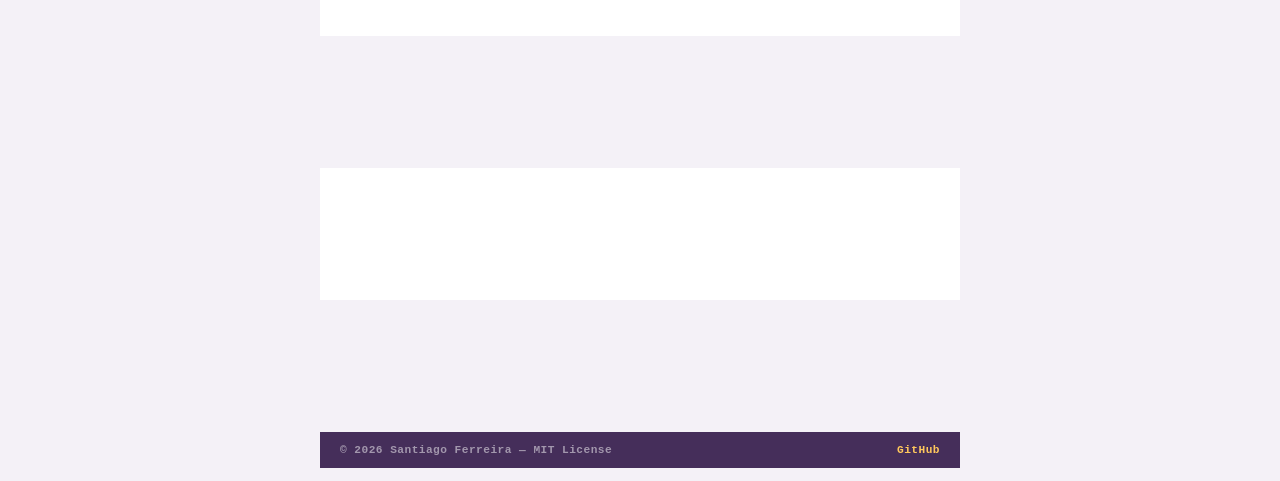
==== commit f39daced: "Third iteration of the graph" ====
--- a/docs/index.html
+++ b/docs/index.html
@@ -29,7 +29,7 @@
     <div class="flex items-center gap-3 shrink-0">
       <a href="stats.html" class="font-mono text-xs fw-700 uppercase tracking-wide color-white-65 nav-link">Stats</a>
       <a href="lists.html" class="font-mono text-xs fw-700 uppercase tracking-wide color-white-65 nav-link">Lists</a>
-      <a href="graph.html" class="font-mono text-xs fw-700 uppercase tracking-wide color-white-65 nav-link">Graph</a>
+      <a href="graph.html" class="font-mono text-xs fw-700 uppercase tracking-wide color-white-65 nav-link">Similar</a>
     </div>
   </nav>
   <div class="bg-orange accent-strip"></div>
--- a/docs/assets/main.css
+++ b/docs/assets/main.css
@@ -1346,14 +1346,18 @@
   }
   .stage-svg {
     display: block;
-    width: 100%;
-    /* Keep the stage roughly square but cap so it doesn't dominate on tall
-       phones. min-height ensures usability on iPhone 12. */
-    aspect-ratio: 1 / 1;
-    max-height: 70dvh;
+    /* JS sets width/height attributes to match the dynamic viewBox so the
+       SVG renders at 1:1 scale — text CSS px equal screen px. On small
+       viewports this overflows; the section below scrolls. */
     background: var(--c-deep);
     user-select: none;
     -webkit-user-select: none;
+    margin-inline: auto;
+  }
+  #stage-section {
+    overflow: auto;
+    max-height: 78dvh;
+    -webkit-overflow-scrolling: touch;
   }
   .stage-controls {
     background: var(--c-deep);
@@ -1371,69 +1375,124 @@
   }
   .stage-ctrl:hover { background: var(--c-yellow); color: var(--c-deep); }
 
-  /* SVG node typography. The center node is bigger, brighter, fully filled. */
+  /* ----------------------------------------------------------------
+     Constellation map — refined typography on a luminous orbital chart.
+     This is the one place in the app where we depart from the brutalist
+     sharp-edged language: the focused graph reads as an editorial mind
+     map, so cards are pill-shaped, edges glow softly, and a measured
+     stagger eases everything into place.
+     ---------------------------------------------------------------- */
+
+  .orbit-ring {
+    fill: none;
+    stroke: rgba(255,255,255,0.06);
+    stroke-width: 1;
+    stroke-dasharray: 2 6;
+  }
+
   .edge {
     fill: none;
-    stroke-linecap: square;
-  }
-  .edge-weak   { stroke: var(--c-purple); opacity: 0.55; }
-  .edge-strong { stroke: var(--c-orange); }
-  .edge-label {
-    fill: var(--c-yellow);
-    font-family: var(--f-mono);
-    font-weight: 700;
-    font-size: 9px;
-    paint-order: stroke;
-    stroke: var(--c-deep);
-    stroke-width: 4px;
-    stroke-linejoin: round;
-  }
-  .node-rect {
+    opacity: 0;
+    animation: lev-graph-edge-in 320ms ease-out forwards;
+    animation-delay: calc(60ms + var(--i, 0) * 25ms);
+  }
+  @keyframes lev-graph-edge-in {
+    from { opacity: 0; stroke-dasharray: 600; stroke-dashoffset: 600; }
+    to   { opacity: 0.9; stroke-dasharray: 600; stroke-dashoffset: 0; }
+  }
+
+  /* Edge weight is encoded purely by line thickness + color tier now —
+     no numeric pill. Keeps the graph quieter and lets typography breathe. */
+
+  .node-card {
+    cursor: pointer;
+    opacity: 0;
+    transform-box: fill-box;
+    transform-origin: center;
+    animation: lev-graph-card-in 380ms cubic-bezier(0.2, 0.7, 0.2, 1) forwards;
+    animation-delay: calc(var(--i, 0) * 35ms);
+    transition: filter 200ms ease;
+  }
+  @keyframes lev-graph-card-in {
+    from { opacity: 0; }
+    to   { opacity: 1; }
+  }
+
+  .node-bg {
+    transition: fill 180ms ease, stroke 180ms ease;
+  }
+
+  /* Center node — luminous yellow anchor with a built-in halo via the
+     center-glow filter, applied inline from JS. */
+  .node-center .node-bg {
+    fill: url(#center-fill);
+    stroke: rgba(255, 230, 160, 0.9);
     stroke-width: 1.5;
-    /* shape-rendering keeps the brutalist sharp edges */
-    shape-rendering: crispEdges;
-  }
-  .node-center .node-rect {
+  }
+  /* Font sizes balance readability against viewBox bloat — bigger cards
+     force a larger viewBox which makes everything shrink on small screens
+     (the SVG scales to fit). These values keep titles legible without
+     blowing the orbit out past comfortable on-screen scale. */
+  .node-center .node-title {
+    font-family: var(--f-title);
+    font-size: 26px;
+    fill: var(--c-deep);
+    letter-spacing: 0.005em;
+  }
+  .node-center .node-sub {
+    font-family: var(--f-body);
+    font-weight: 600;
+    font-size: 16px;
+    fill: rgba(30, 16, 78, 0.75);
+  }
+
+  /* Orbit (neighbor) nodes — translucent purple pill with an orange rim. */
+  .node-orbit .node-bg {
+    fill: rgba(36, 22, 88, 0.92);
+    stroke: rgba(255, 122, 80, 0.85);
+    stroke-width: 1.5;
+  }
+  .node-orbit .node-title {
+    font-family: var(--f-title);
+    font-size: 18px;
+    fill: var(--c-white);
+  }
+  .node-orbit .node-sub {
+    font-family: var(--f-body);
+    font-size: 14px;
+    fill: rgba(255, 255, 255, 0.78);
+  }
+
+  /* Read book — solid orange with deep-purple text for high contrast. */
+  .node-orbit.node-read .node-bg {
+    fill: #FF7A50;
+    stroke: rgba(255, 200, 92, 0.7);
+  }
+  .node-orbit.node-read .node-title { fill: var(--c-deep); }
+  .node-orbit.node-read .node-sub   { fill: rgba(30, 16, 78, 0.78); }
+
+  /* Hover/focus: lift toward yellow + intensify glow via filter. */
+  .node-orbit:hover .node-bg,
+  .node-orbit:focus .node-bg {
     fill: var(--c-yellow);
     stroke: var(--c-yellow);
   }
-  .node-orbit .node-rect {
-    fill: var(--c-deep);
-    stroke: var(--c-orange);
-  }
-  .node-orbit.node-read .node-rect {
-    fill: var(--c-orange);
-    stroke: var(--c-orange);
-  }
-  .node-title {
-    font-family: var(--f-title);
-    font-size: 13px;
-    dominant-baseline: middle;
-  }
-  .node-center .node-title {
-    font-size: 18px;
-    fill: var(--c-deep);
-  }
-  .node-orbit .node-title { fill: var(--c-white); }
-  .node-orbit.node-read .node-title { fill: var(--c-deep); }
-  .node-sub {
-    font-family: var(--f-body);
-    font-size: 9px;
-    dominant-baseline: middle;
-  }
-  .node-center .node-sub { fill: var(--c-deep); opacity: 0.7; }
-  .node-orbit .node-sub { fill: rgba(255,255,255,0.6); }
-  .node-orbit.node-read .node-sub { fill: rgba(30,16,78,0.7); }
-
-  .node-label { cursor: pointer; }
-  .node-label:focus { outline: none; }
-  .node-label:focus .node-rect { stroke: var(--c-yellow); stroke-width: 3; }
-  .node-orbit:hover .node-rect { fill: var(--c-yellow); stroke: var(--c-yellow); }
-  .node-orbit:hover .node-title { fill: var(--c-deep); }
-  .node-orbit:hover .node-sub   { fill: rgba(30,16,78,0.7); }
-  .node-center:hover .node-rect { fill: var(--c-orange); stroke: var(--c-orange); }
-  .node-center:hover .node-title { fill: var(--c-white); }
-  .node-center:hover .node-sub   { fill: rgba(255,255,255,0.7); }
+  .node-orbit:hover .node-title,
+  .node-orbit:focus .node-title { fill: var(--c-deep); }
+  .node-orbit:hover .node-sub,
+  .node-orbit:focus .node-sub   { fill: rgba(30, 16, 78, 0.78); }
+  .node-orbit:hover,
+  .node-orbit:focus { filter: drop-shadow(0 0 6px rgba(255, 200, 92, 0.55)); }
+  .node-orbit:focus { outline: none; }
+
+  .node-center:hover .node-bg,
+  .node-center:focus .node-bg {
+    stroke: var(--c-white);
+    stroke-width: 2;
+  }
+  .node-center:focus { outline: none; }
+
+  .stage-bg-rect { pointer-events: none; }
 
   /* ---- List view ---- */
   .list-section-header {
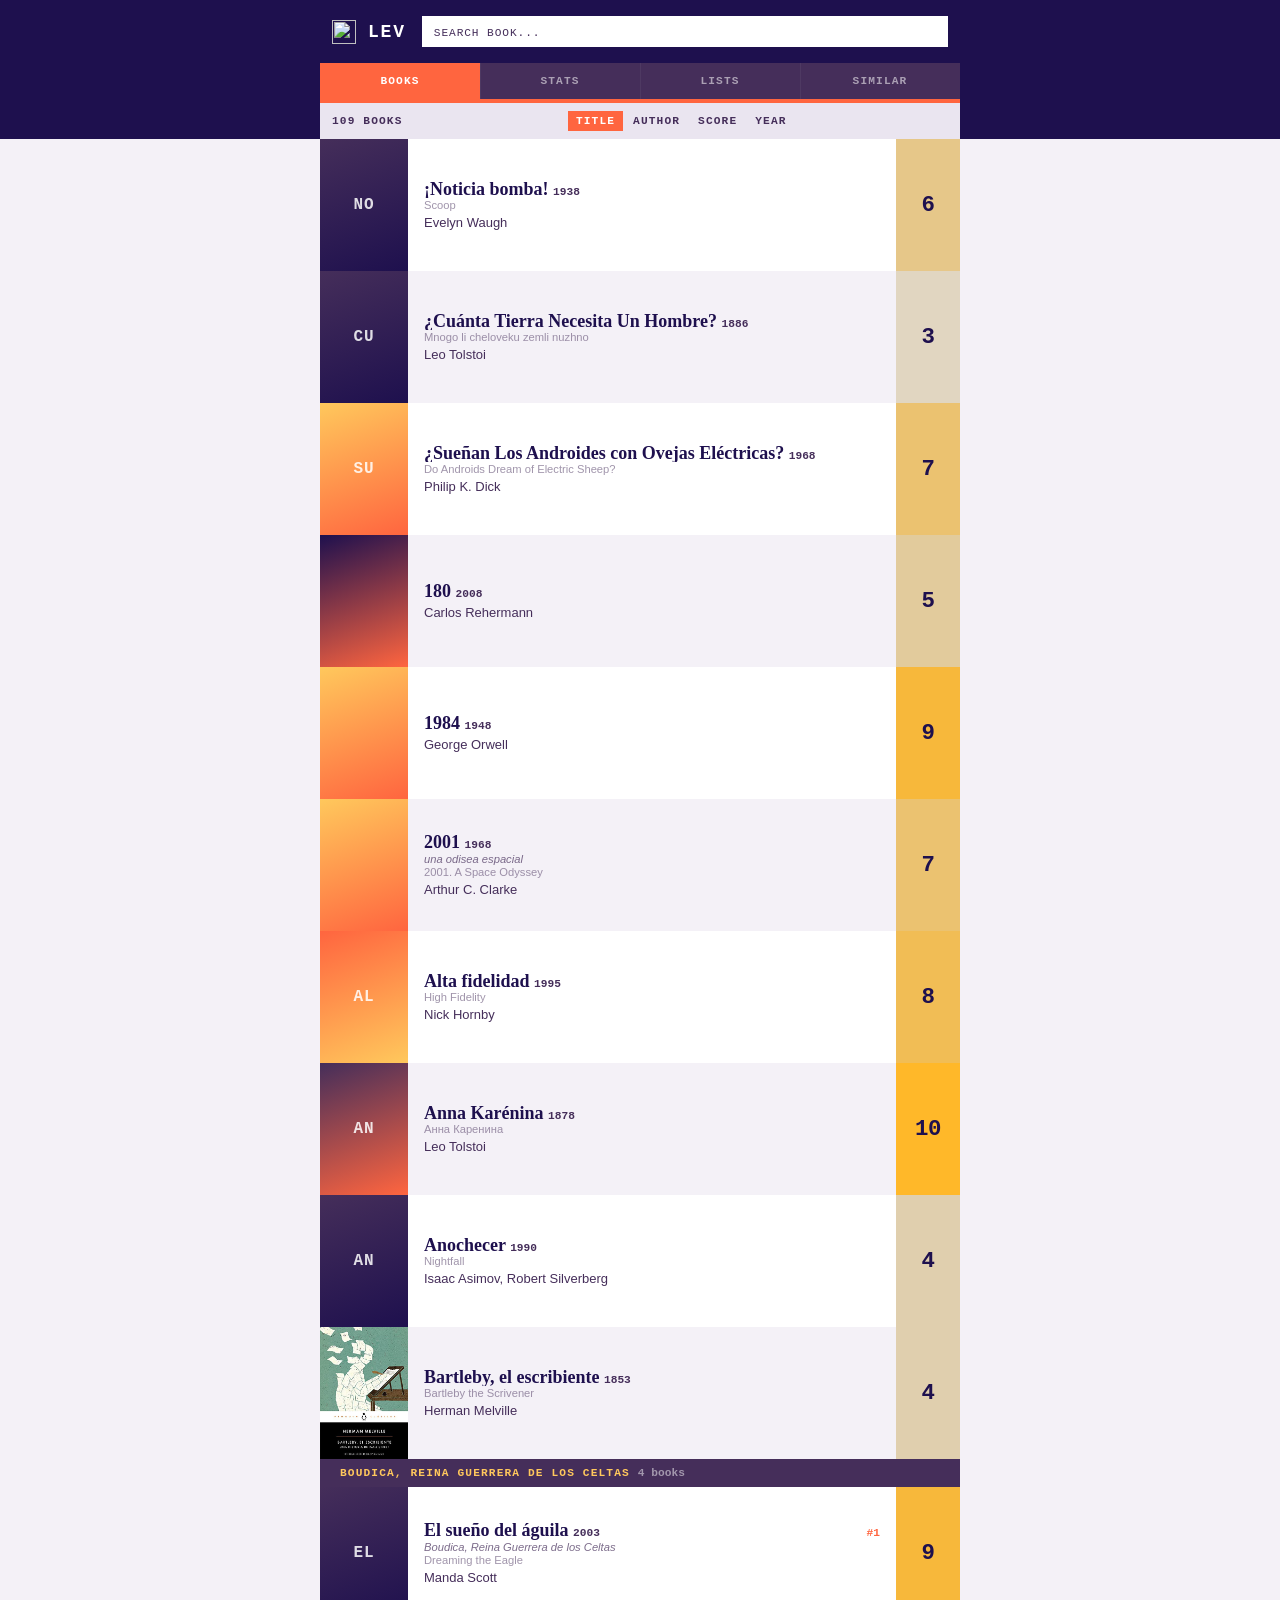
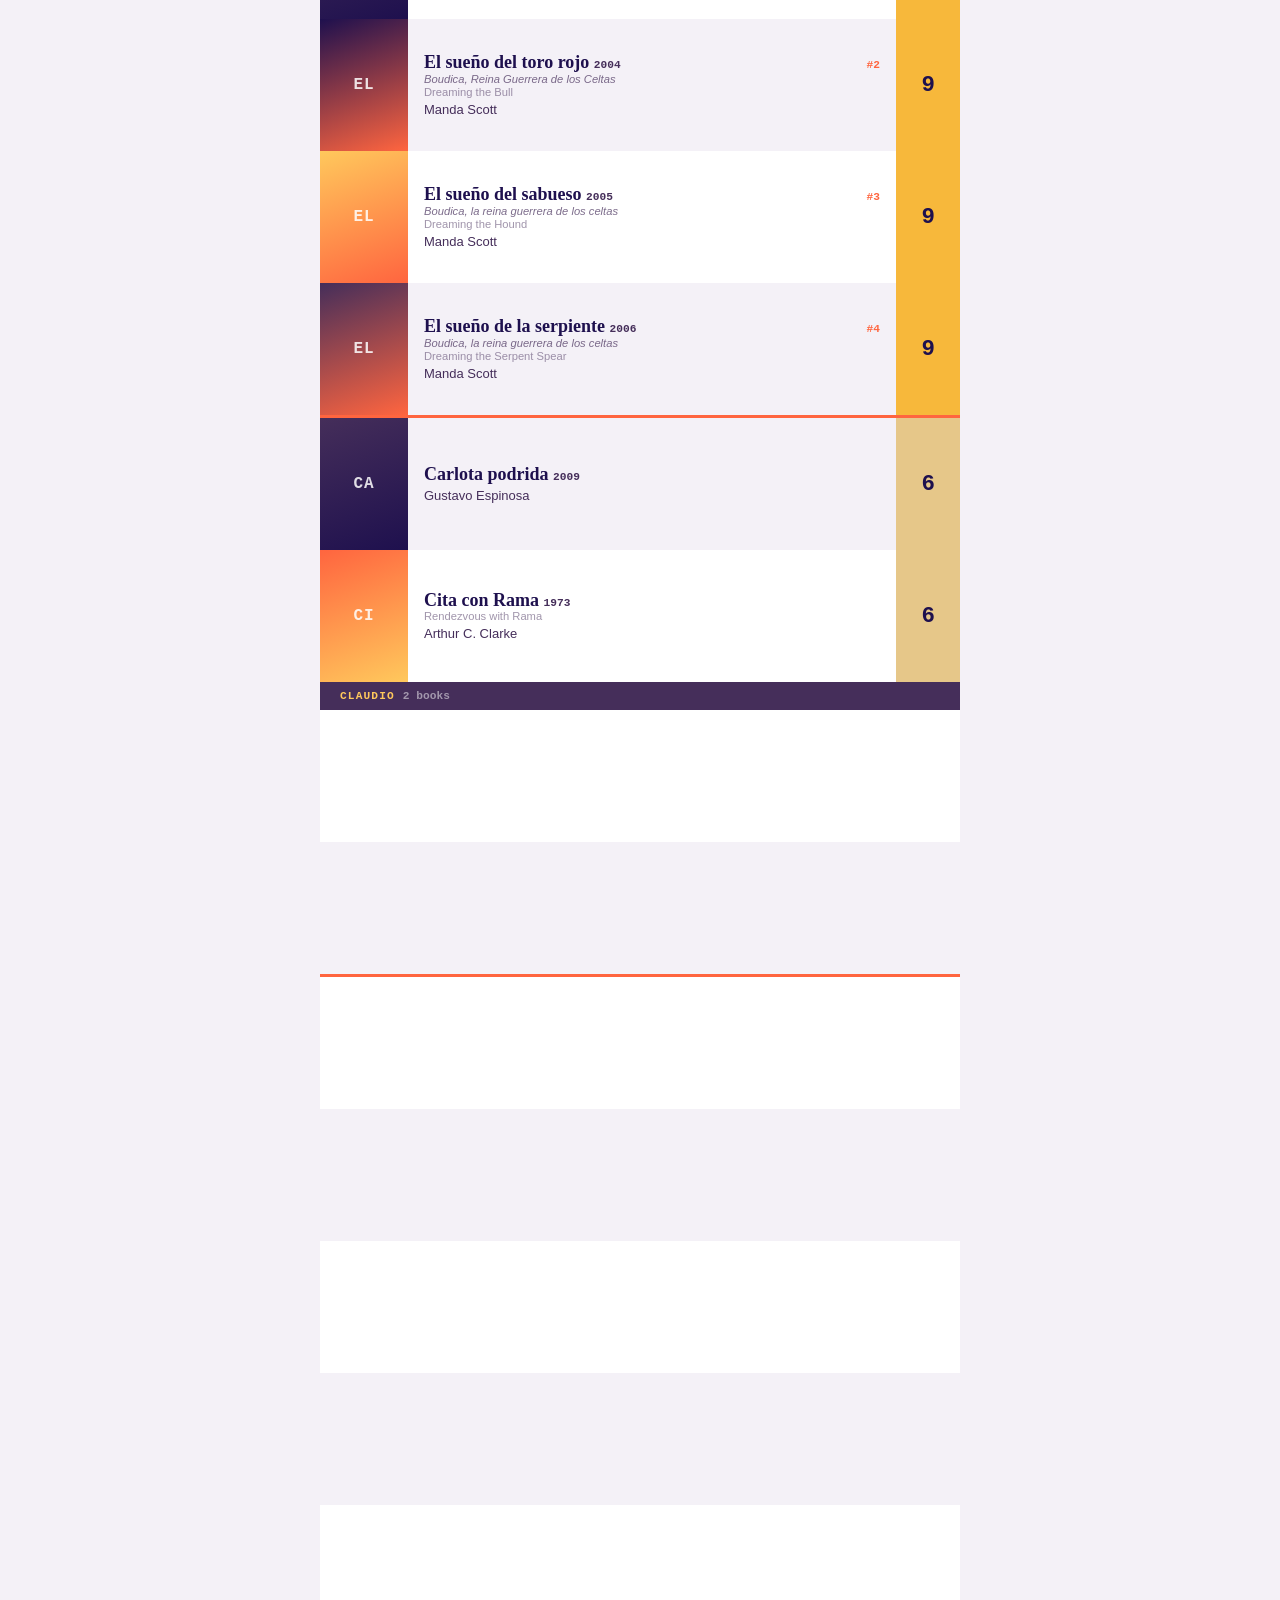
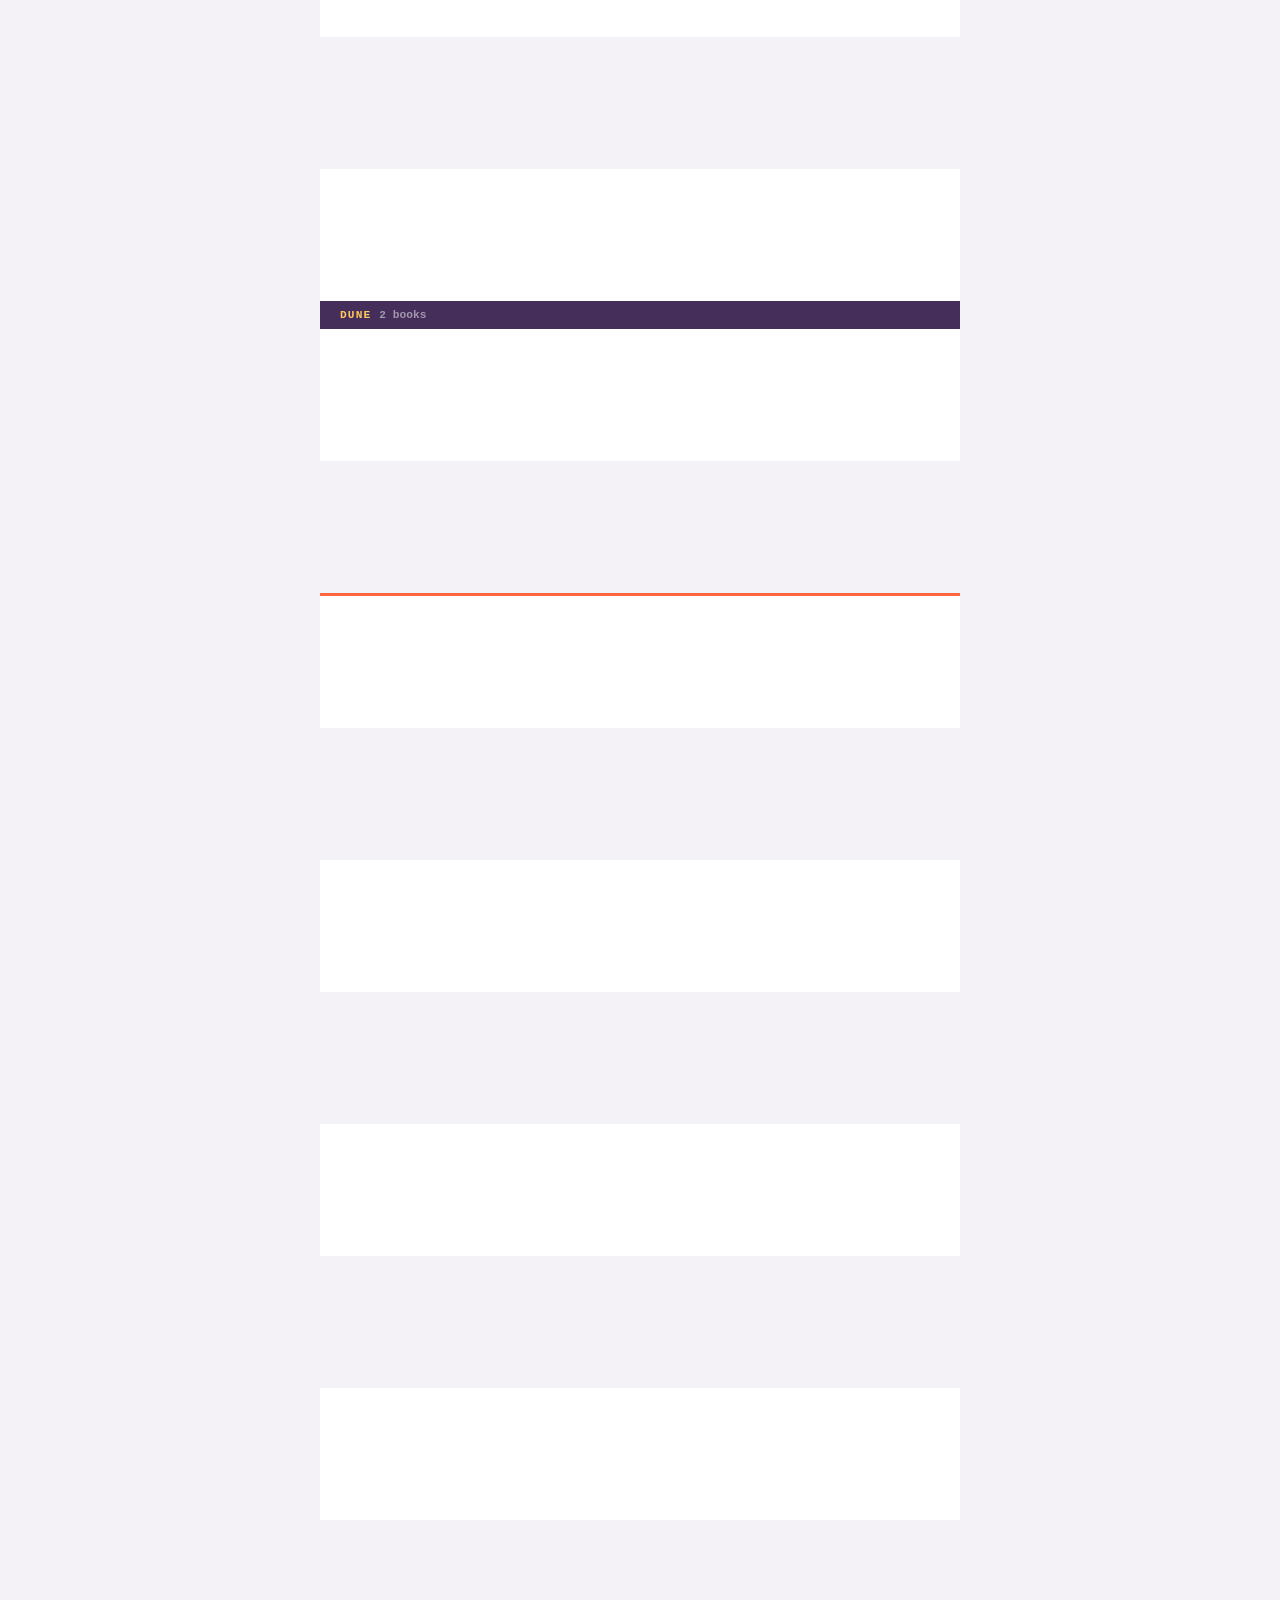
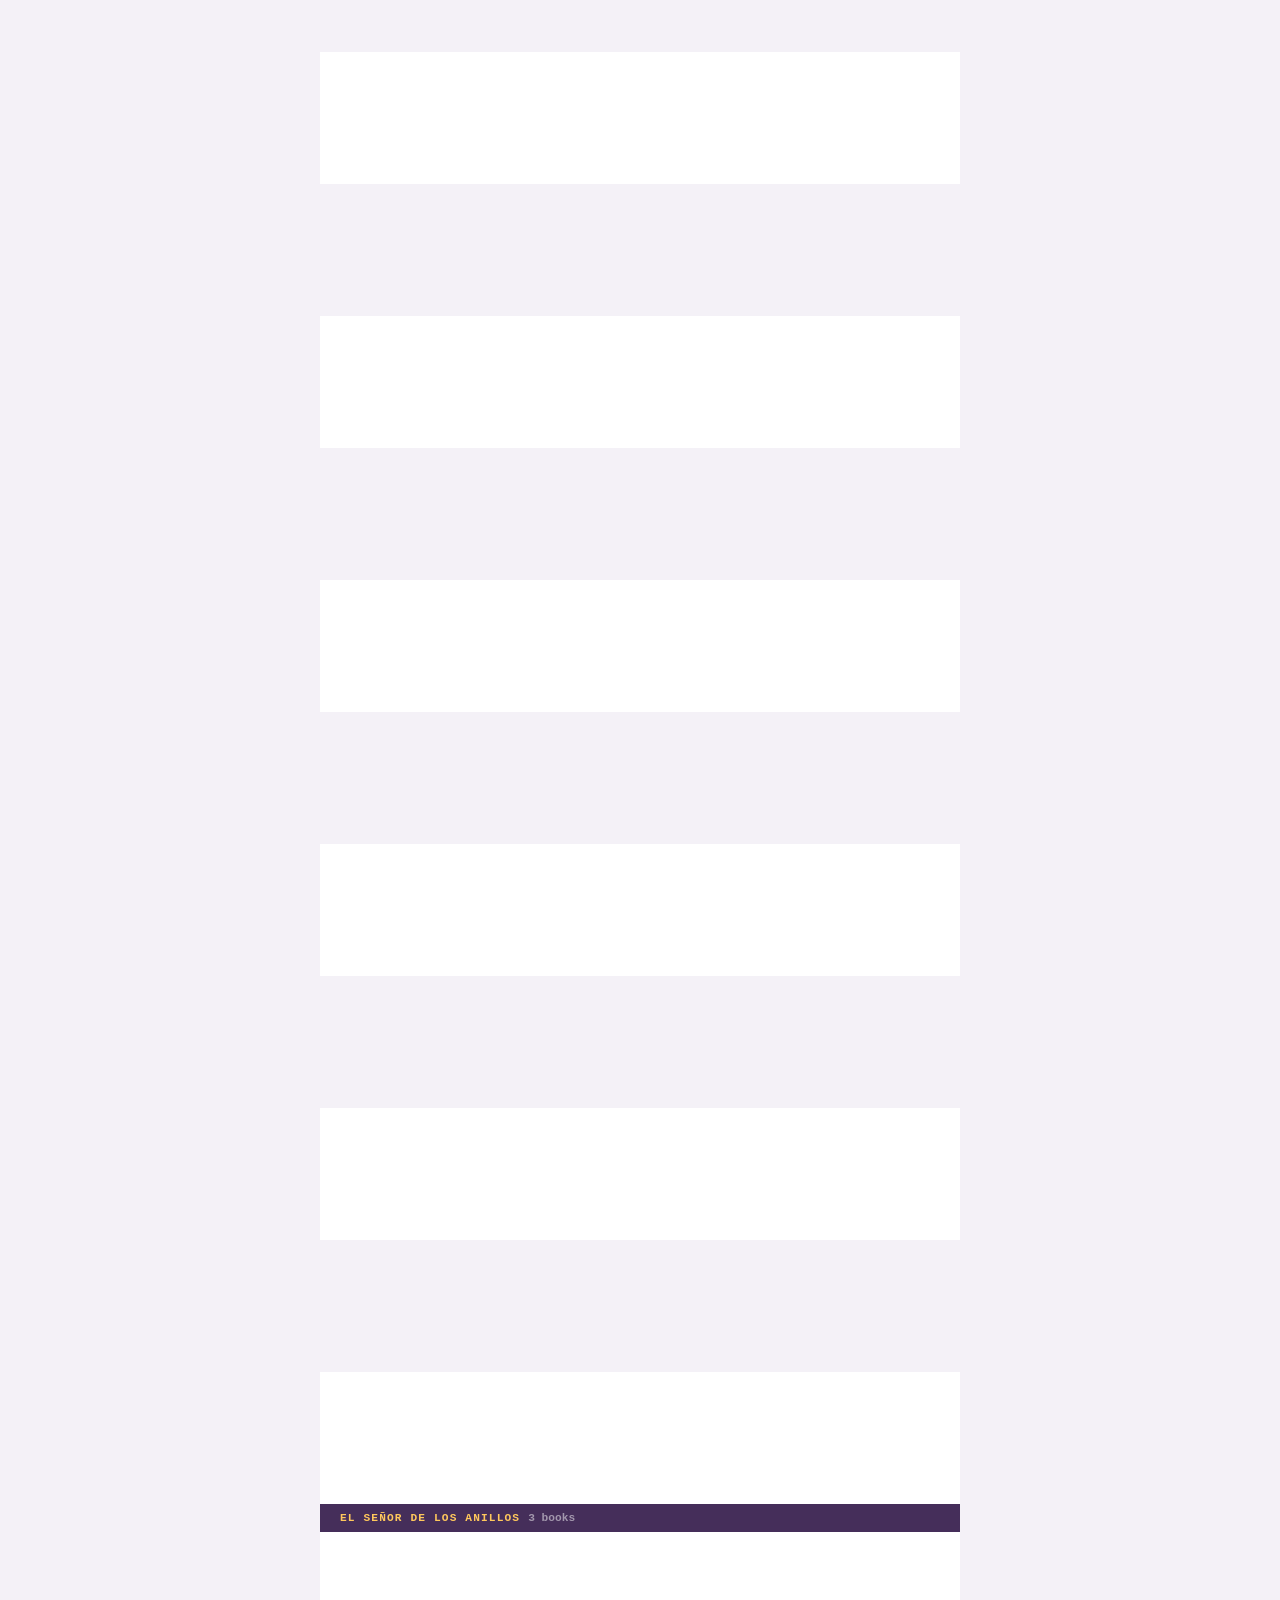
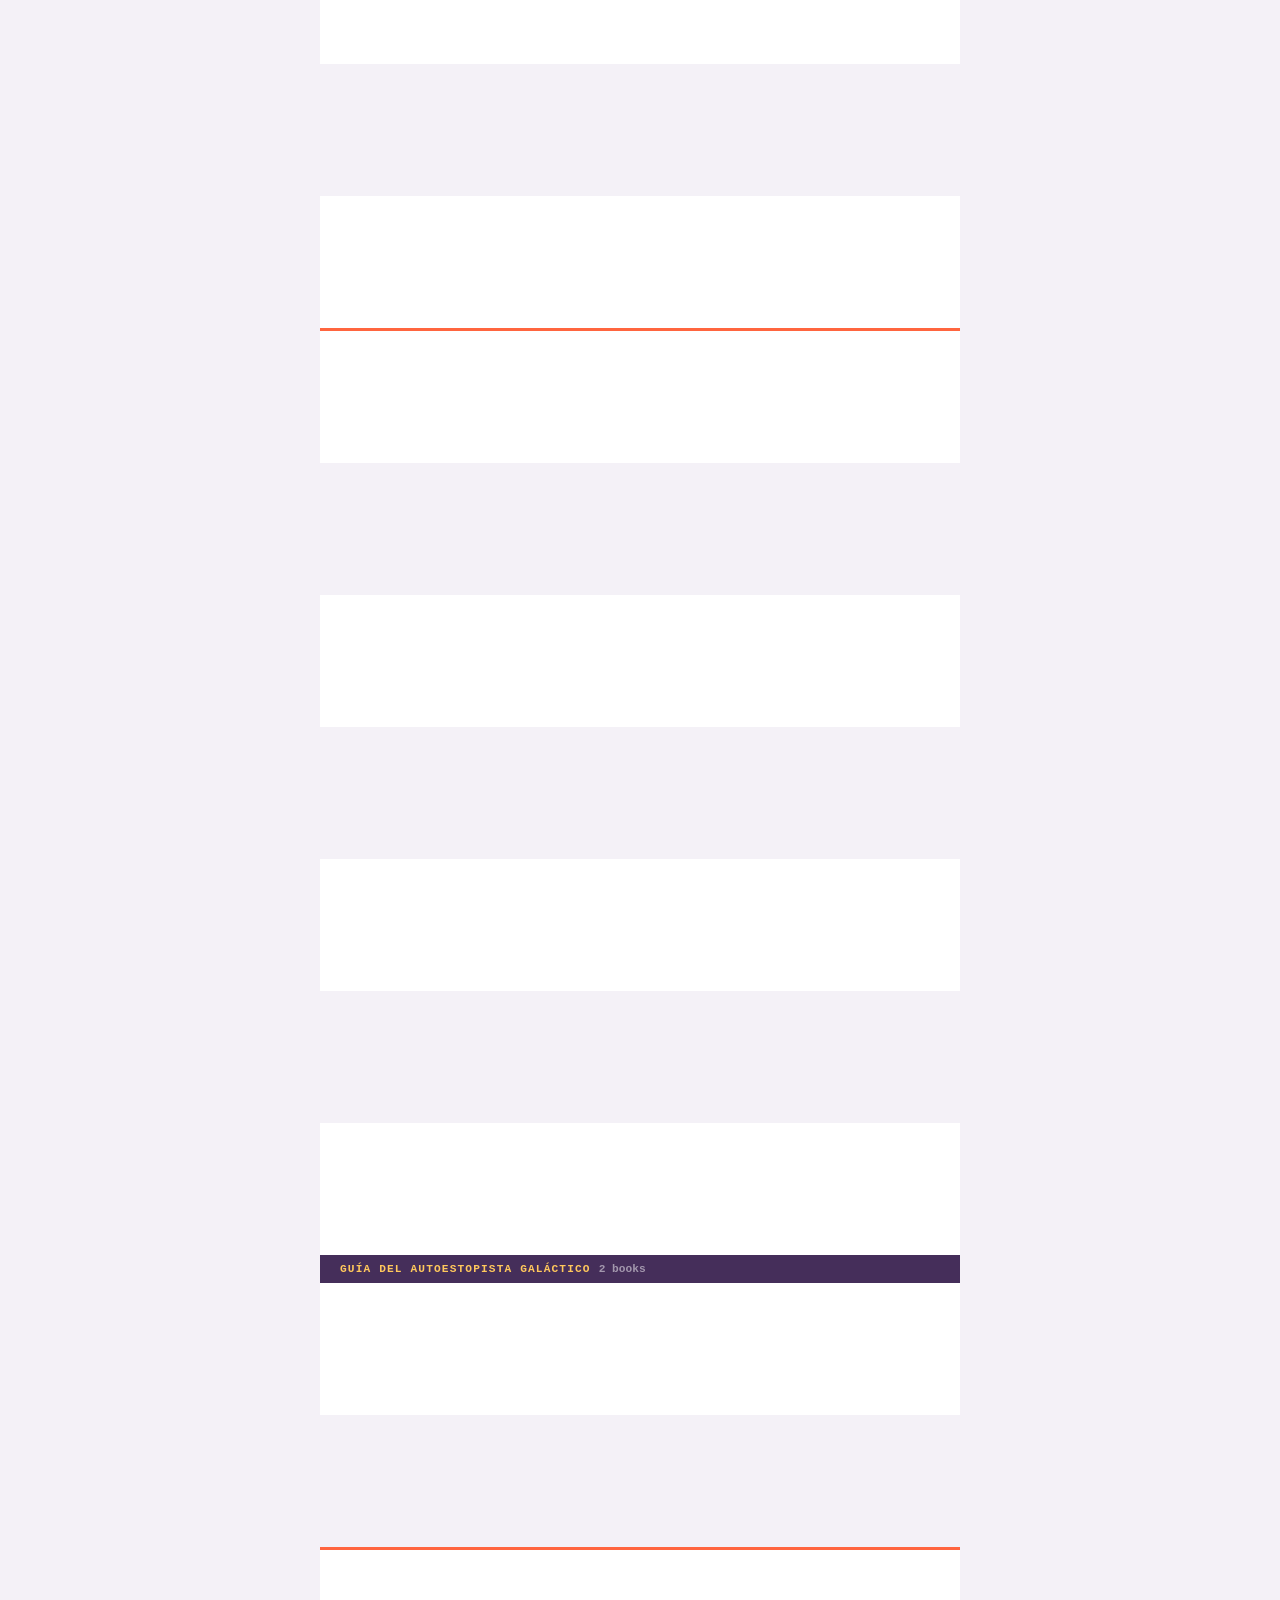
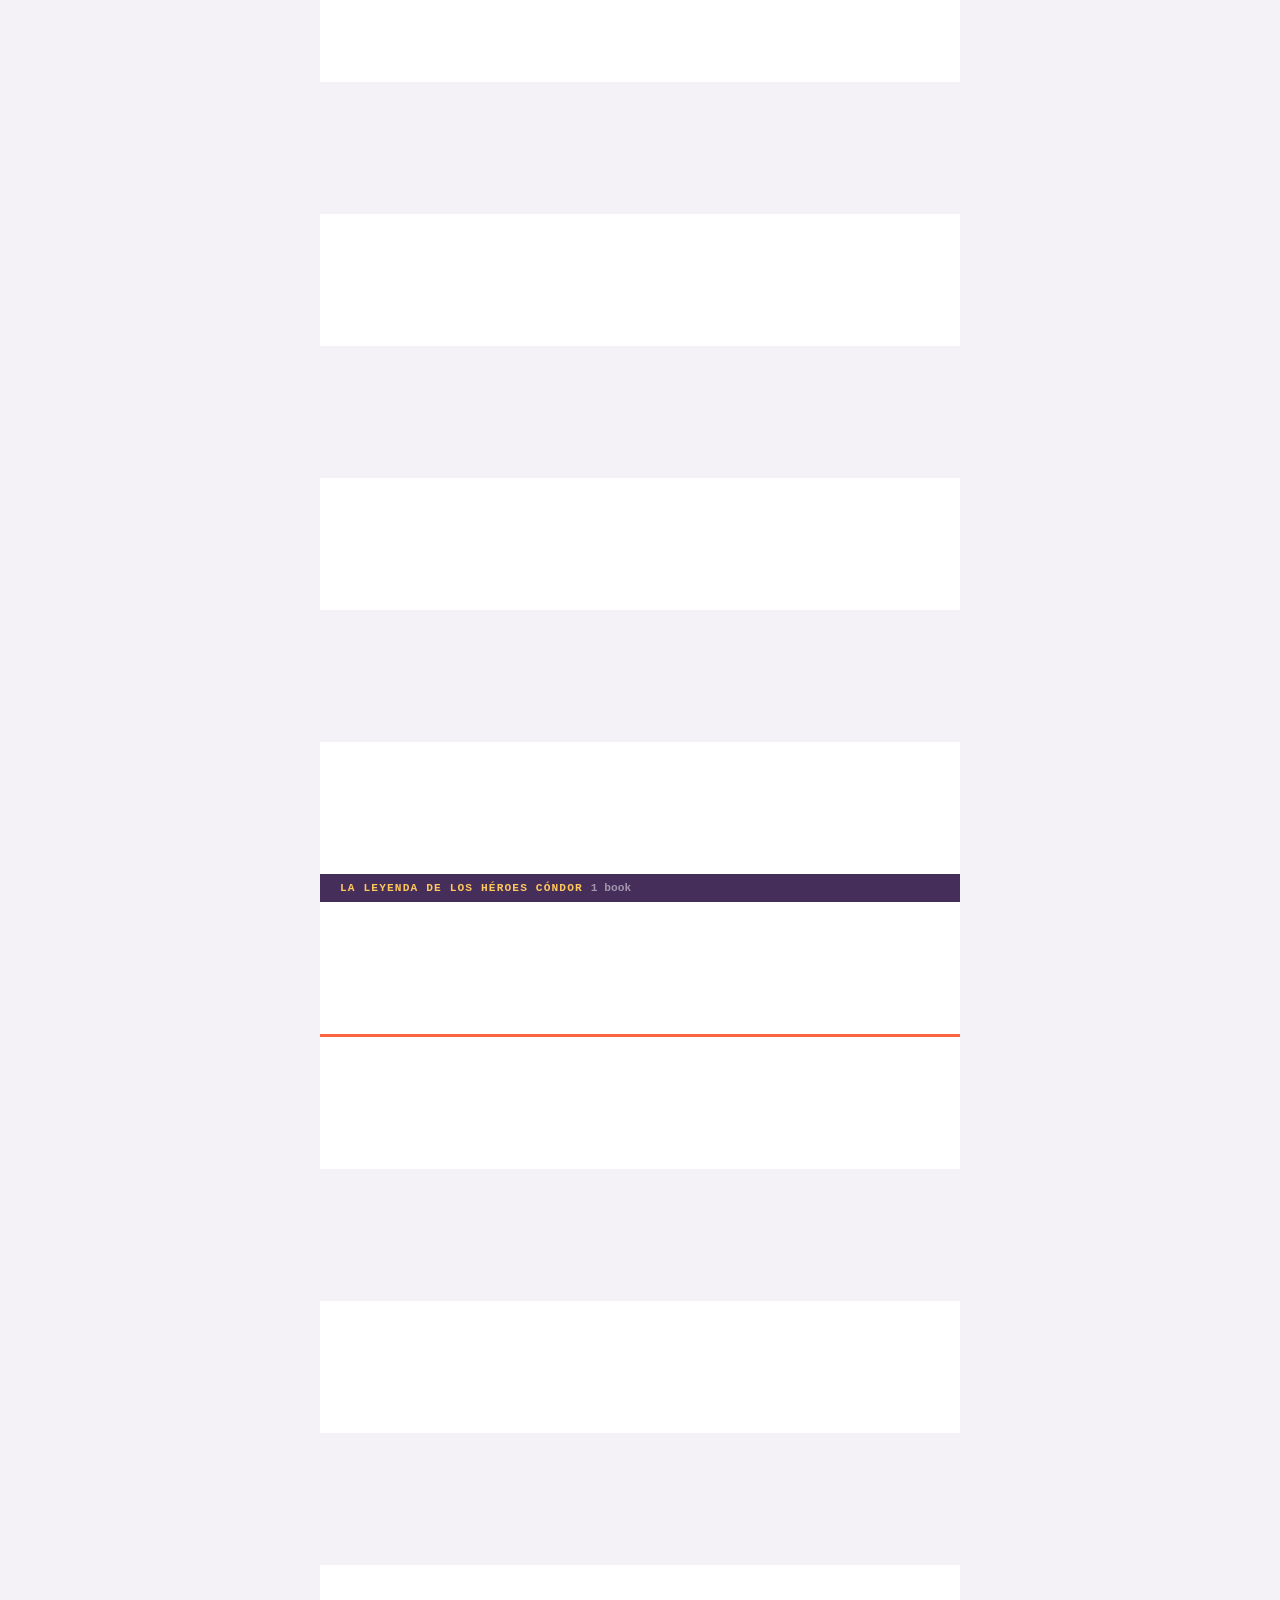
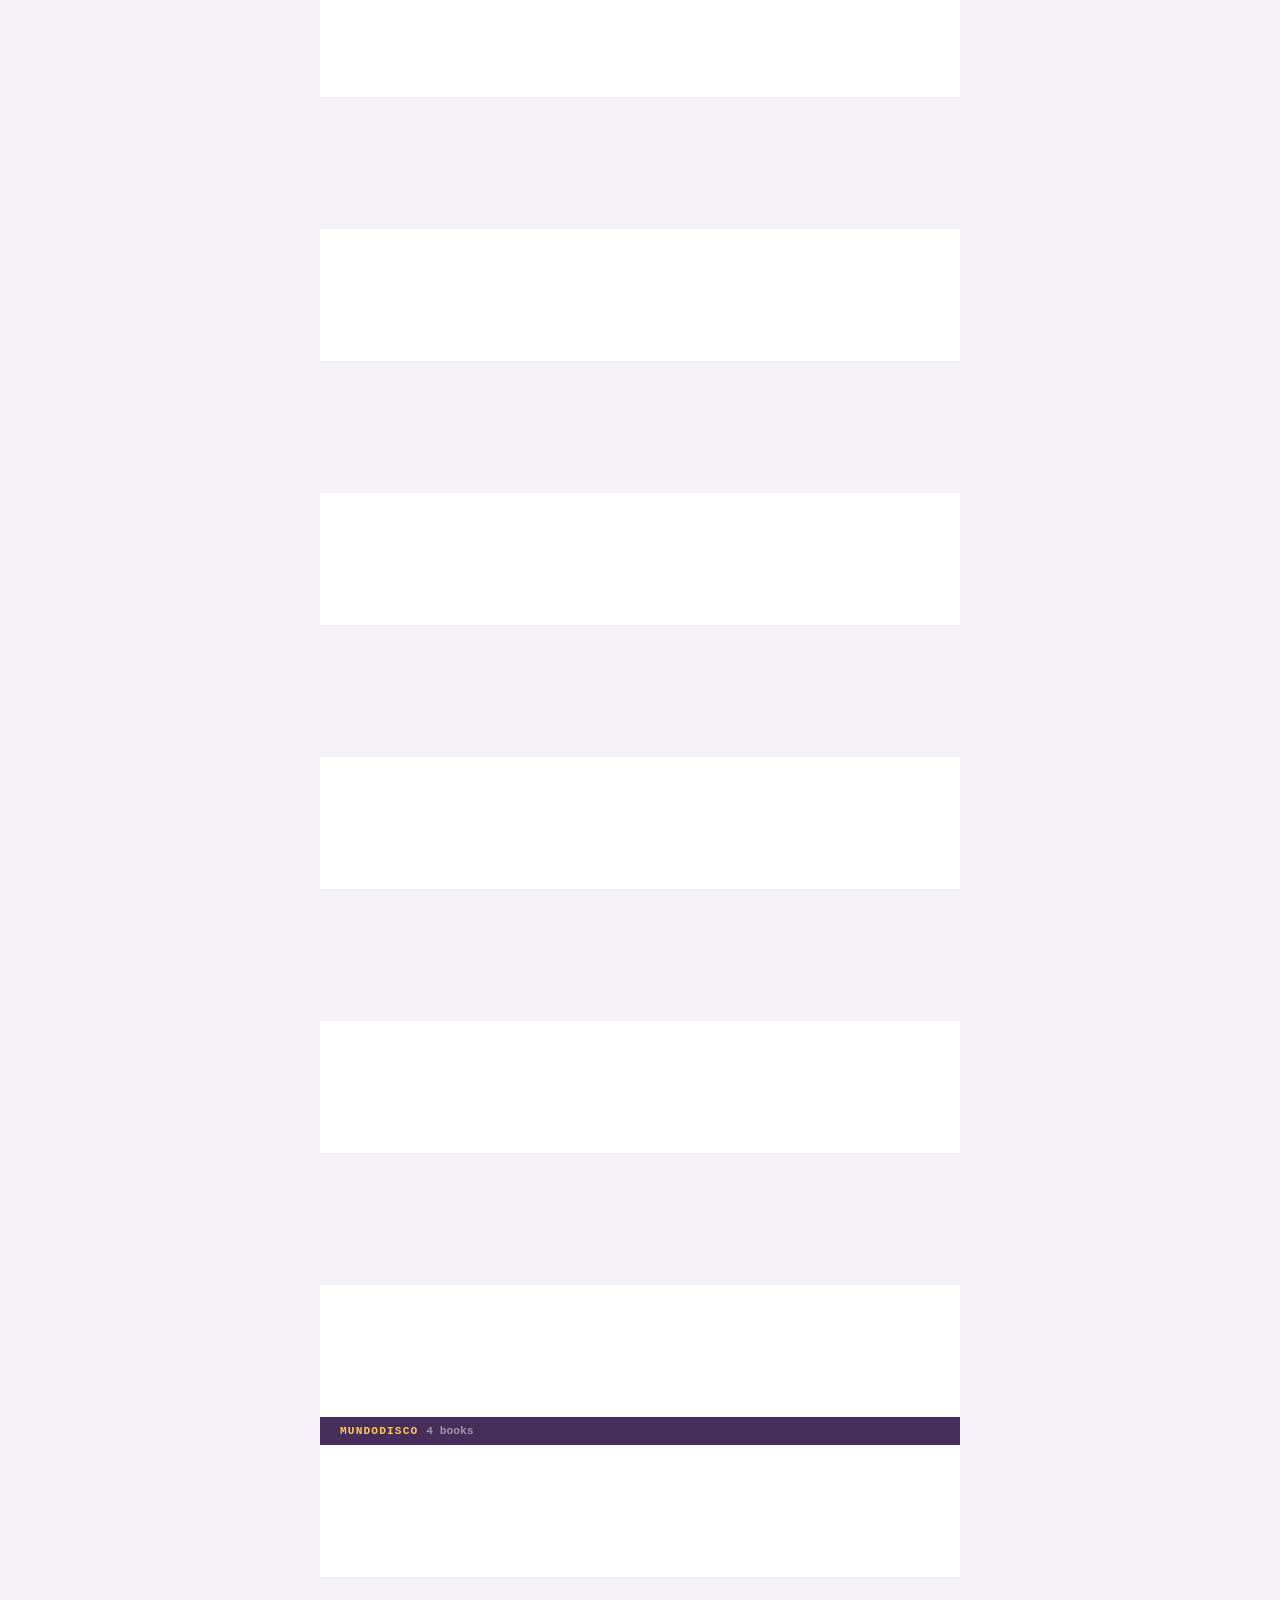
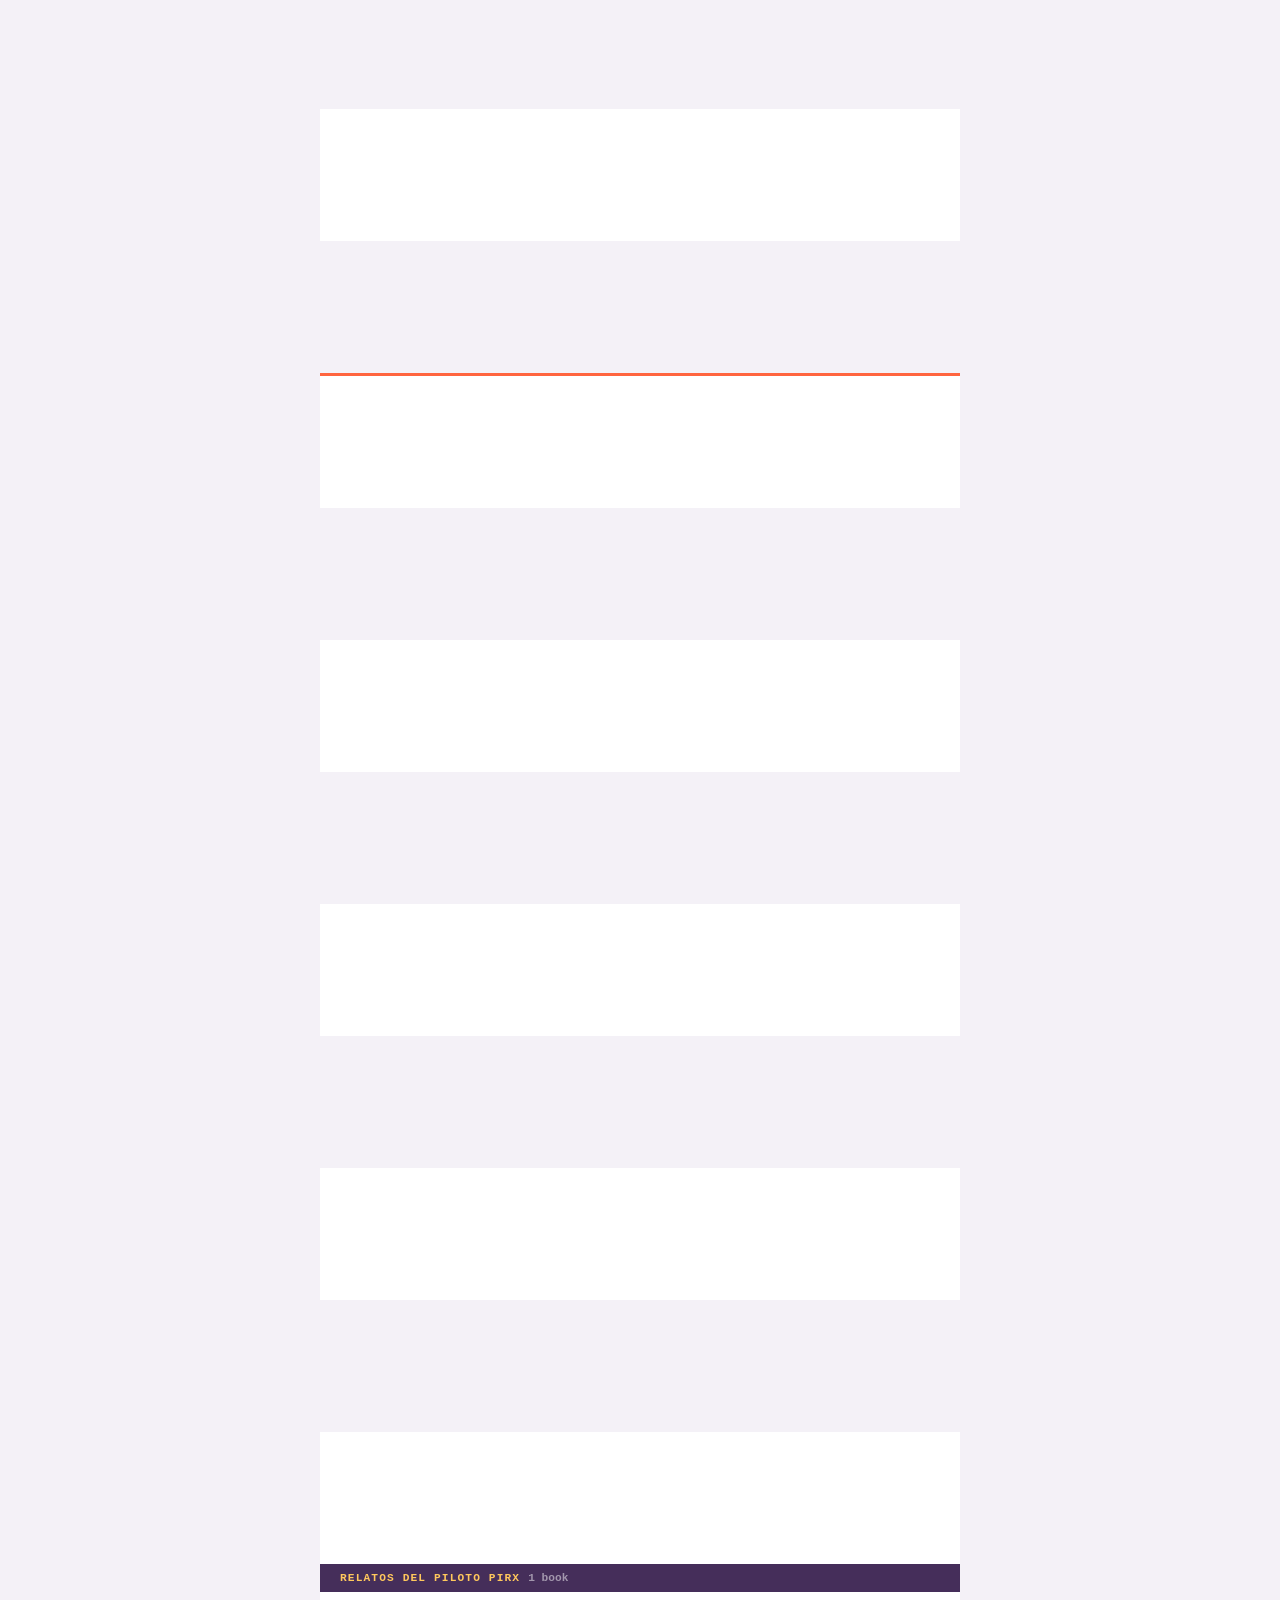
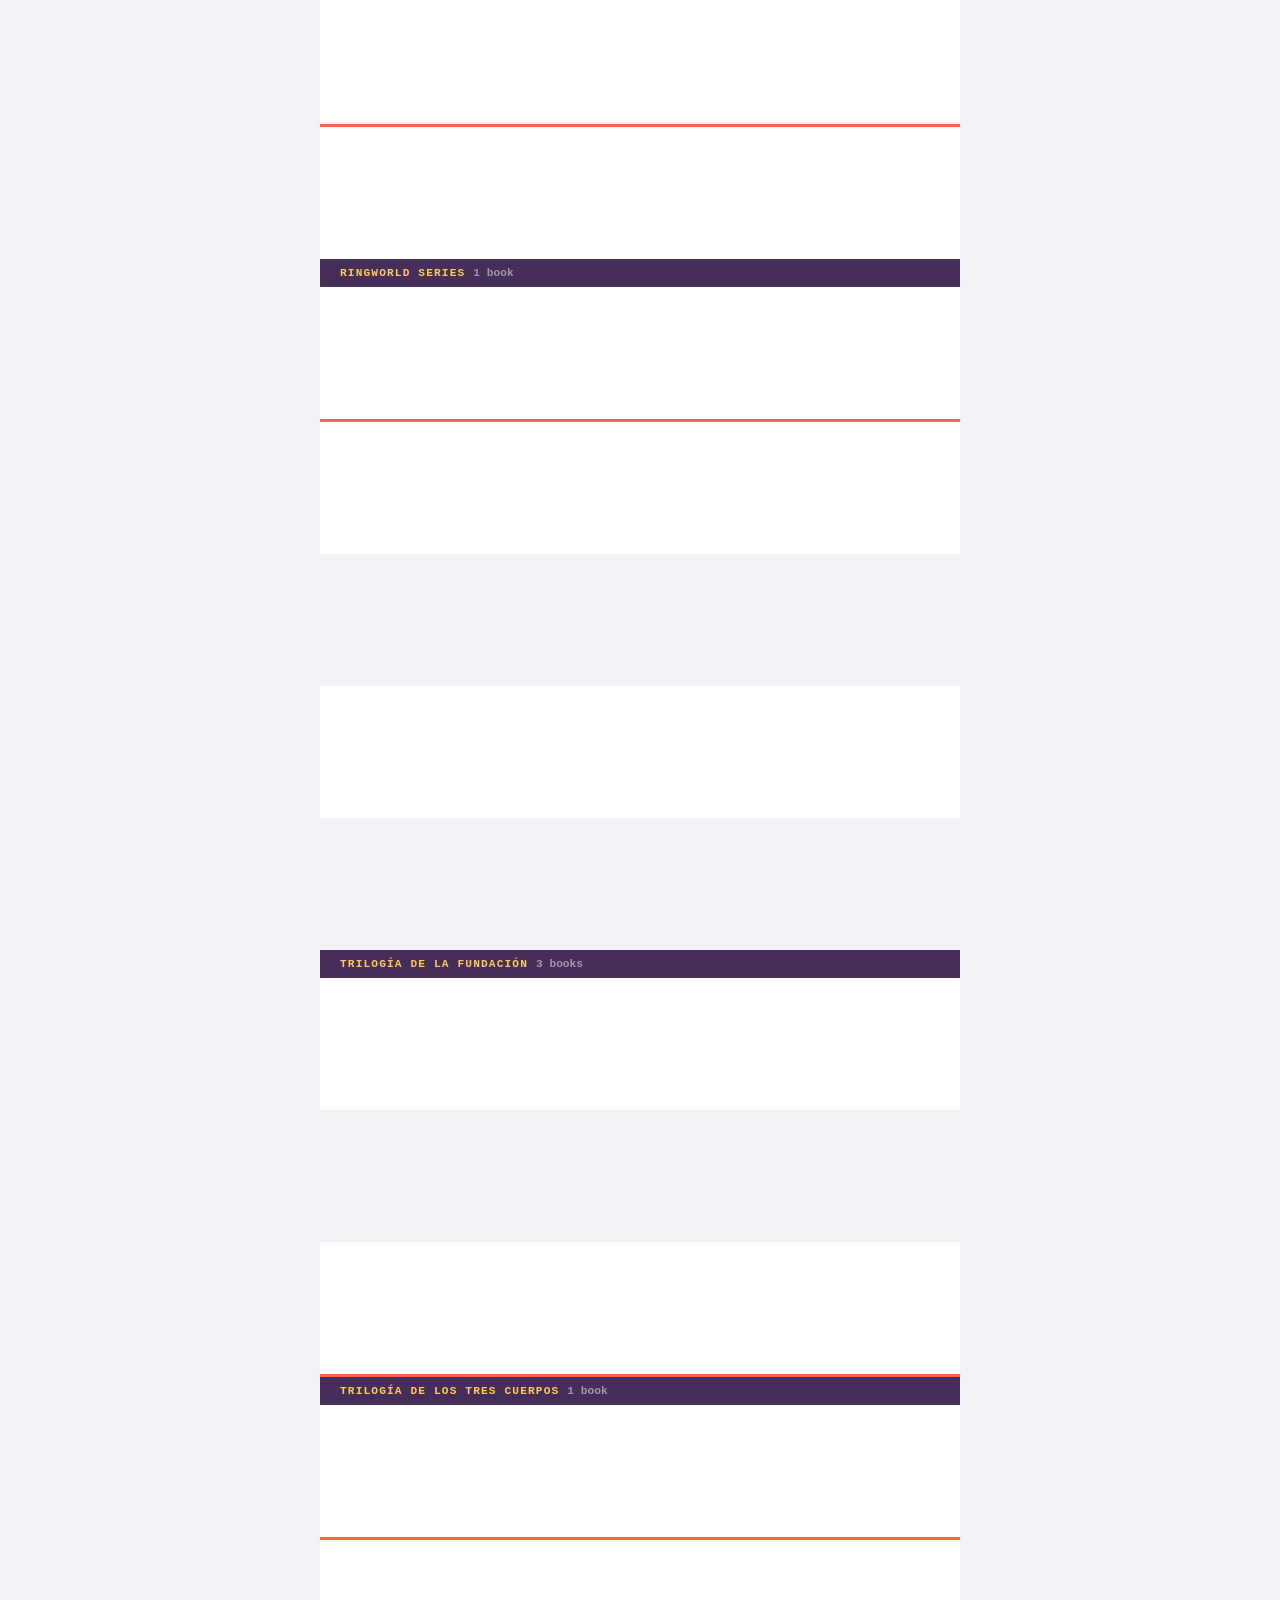
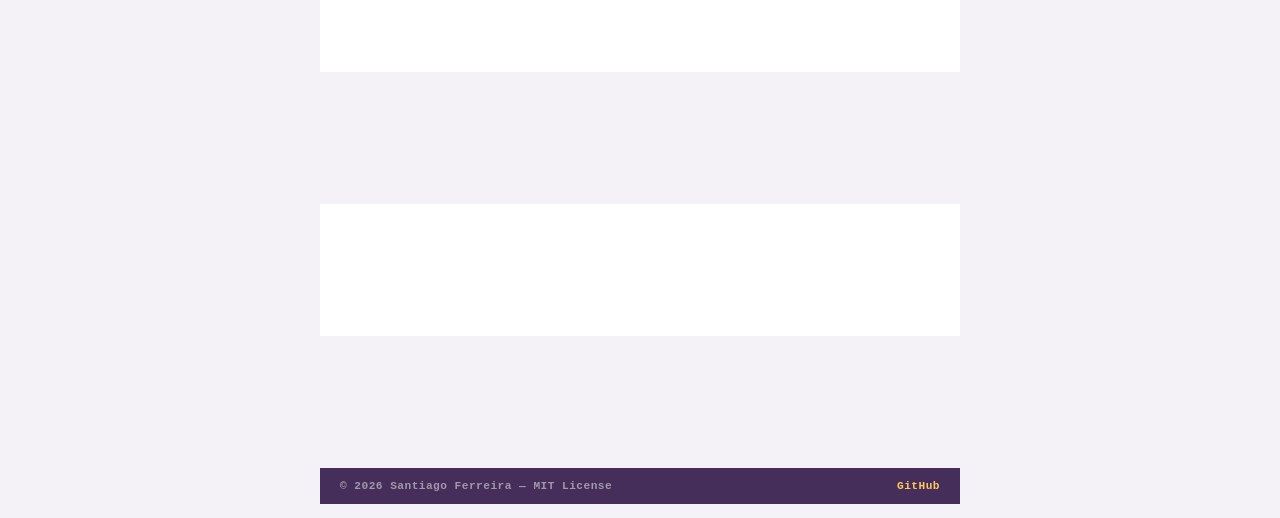
==== commit 7c936fa2: "Graph and match score" ====
--- a/docs/index.html
+++ b/docs/index.html
@@ -18,7 +18,7 @@
 
 <!-- Toolbar -->
 <div class="toolbar-sticky bg-deep">
-  <nav class="bg-deep flex items-center gap-4 px-3 py-4 w-full">
+  <nav class="bg-deep flex items-center gap-4 px-3 py-4 w-full" aria-label="Search">
     <a href="/" class="flex items-center gap-3 shrink-0" style="text-decoration:none">
       <img src="assets/logo.svg" alt="" class="w-6 h-6">
       <mark class="font-brand text-lg fw-700 uppercase tracking-wide color-white bg-deep">Lev</mark>
@@ -26,11 +26,12 @@
     <search class="flex-1">
       <input id="search" type="search" placeholder="Search book..." class="w-full bg-white color-deep font-body text-sm py-2 px-3 search-input">
     </search>
-    <div class="flex items-center gap-3 shrink-0">
-      <a href="stats.html" class="font-mono text-xs fw-700 uppercase tracking-wide color-white-65 nav-link">Stats</a>
-      <a href="lists.html" class="font-mono text-xs fw-700 uppercase tracking-wide color-white-65 nav-link">Lists</a>
-      <a href="graph.html" class="font-mono text-xs fw-700 uppercase tracking-wide color-white-65 nav-link">Similar</a>
-    </div>
+  </nav>
+  <nav class="subnav bg-purple max-w-app mx-auto w-full flex" aria-label="Sections">
+    <a href="index.html" class="subnav-link font-mono text-xs fw-700 uppercase tracking-wide" aria-current="page">Books</a>
+    <a href="stats.html" class="subnav-link font-mono text-xs fw-700 uppercase tracking-wide">Stats</a>
+    <a href="lists.html" class="subnav-link font-mono text-xs fw-700 uppercase tracking-wide">Lists</a>
+    <a href="graph.html" class="subnav-link font-mono text-xs fw-700 uppercase tracking-wide">Similar</a>
   </nav>
   <div class="bg-orange accent-strip"></div>
   <div class="list-meta bg-surface-alt flex items-center justify-between flex-wrap gap-3 px-3 py-2 max-w-app mx-auto w-full">
--- a/docs/assets/main.css
+++ b/docs/assets/main.css
@@ -274,6 +274,36 @@
   }
   .nav-link:hover { color: var(--c-yellow); }
 
+  /* Secondary nav strip — sits below the brand/search row on the sticky
+     toolbar. Four equal-width section tabs reusing the brutalist palette:
+     muted yellow-tinted labels on deep purple, with the active tab
+     inverting to white-on-orange. The orange accent strip below ties the
+     whole header together visually. */
+  .subnav { gap: 0; }
+  .subnav-link {
+    flex: 1;
+    padding: var(--sp-3) var(--sp-2);
+    text-align: center;
+    text-decoration: none;
+    color: rgba(255, 255, 255, 0.55);
+    transition: color 0.1s, background 0.1s;
+  }
+  .subnav-link + .subnav-link {
+    box-shadow: inset 1px 0 0 rgba(255, 255, 255, 0.05);
+  }
+  .subnav-link:hover {
+    color: var(--c-yellow);
+    background: rgba(255, 200, 92, 0.08);
+  }
+  .subnav-link[aria-current="page"] {
+    color: var(--c-white);
+    background: var(--c-orange);
+  }
+  .subnav-link[aria-current="page"]:hover {
+    color: var(--c-white);
+    background: var(--c-orange);
+  }
+
   .search-input {
     transition: background 0.15s;
     &::placeholder {
@@ -1346,18 +1376,19 @@
   }
   .stage-svg {
     display: block;
-    /* JS sets width/height attributes to match the dynamic viewBox so the
-       SVG renders at 1:1 scale — text CSS px equal screen px. On small
-       viewports this overflows; the section below scrolls. */
     background: var(--c-deep);
     user-select: none;
     -webkit-user-select: none;
-    margin-inline: auto;
+    width: 100%;
+    height: 100%;
   }
   #stage-section {
-    overflow: auto;
-    max-height: 78dvh;
-    -webkit-overflow-scrolling: touch;
+    /* Fixed height + overflow hidden so the SVG scales to fit the visible
+       box. preserveAspectRatio="xMidYMid meet" keeps everything inside
+       and centered — no panning required. */
+    height: 70dvh;
+    max-height: 70dvh;
+    overflow: hidden;
   }
   .stage-controls {
     background: var(--c-deep);
@@ -1422,11 +1453,11 @@
     transition: fill 180ms ease, stroke 180ms ease;
   }
 
-  /* Center node — luminous yellow anchor with a built-in halo via the
-     center-glow filter, applied inline from JS. */
+  /* Center node — solid yellow block, no gradient. The center-glow filter
+     applied inline from JS supplies the halo. */
   .node-center .node-bg {
-    fill: url(#center-fill);
-    stroke: rgba(255, 230, 160, 0.9);
+    fill: var(--c-yellow);
+    stroke: var(--c-yellow);
     stroke-width: 1.5;
   }
   /* Font sizes balance readability against viewBox bloat — bigger cards
@@ -1446,10 +1477,10 @@
     fill: rgba(30, 16, 78, 0.75);
   }
 
-  /* Orbit (neighbor) nodes — translucent purple pill with an orange rim. */
+  /* Orbit (neighbor) nodes — solid deep-purple block with an orange rim. */
   .node-orbit .node-bg {
-    fill: rgba(36, 22, 88, 0.92);
-    stroke: rgba(255, 122, 80, 0.85);
+    fill: var(--c-deep);
+    stroke: var(--c-orange);
     stroke-width: 1.5;
   }
   .node-orbit .node-title {
@@ -1465,11 +1496,11 @@
 
   /* Read book — solid orange with deep-purple text for high contrast. */
   .node-orbit.node-read .node-bg {
-    fill: #FF7A50;
-    stroke: rgba(255, 200, 92, 0.7);
+    fill: var(--c-orange);
+    stroke: var(--c-yellow);
   }
   .node-orbit.node-read .node-title { fill: var(--c-deep); }
-  .node-orbit.node-read .node-sub   { fill: rgba(30, 16, 78, 0.78); }
+  .node-orbit.node-read .node-sub   { fill: var(--c-deep); }
 
   /* Hover/focus: lift toward yellow + intensify glow via filter. */
   .node-orbit:hover .node-bg,
@@ -1507,7 +1538,7 @@
   .node-row + .node-row { box-shadow: inset 0 1px 0 var(--surface-alt); }
   .node-row-btn {
     display: grid;
-    grid-template-columns: 36px 18px 50px 1fr 36px;
+    grid-template-columns: 36px 18px 50px 1fr 72px;
     align-items: center;
     gap: var(--sp-3);
     padding: var(--sp-3) var(--sp-4);
@@ -1542,14 +1573,29 @@
     white-space: nowrap;
   }
   .node-row-count {
-    justify-self: end;
-    padding: 2px 6px;
+    justify-self: stretch;
+    padding: 4px 6px;
     text-align: center;
     min-width: 24px;
-  }
+    line-height: 1.05;
+    letter-spacing: 0.04em;
+    font-size: 0.62rem;
+    white-space: normal;
+    word-break: keep-all;
+  }
+  /* Author rows use the original 3 tiers (count-weak/mid/strong) keyed on
+     neighbor count. Book rows use the 5-tier match-* palette below — a
+     warming gradient from empty surface through pale yellow up to a hot
+     orange chip that earns its weight by sitting alone at the top. */
   .count-weak   { color: var(--c-purple); background: var(--surface-alt); }
   .count-mid    { color: var(--c-deep);   background: var(--c-yellow); }
   .count-strong { color: var(--c-white);  background: var(--c-orange); }
+
+  .match-faint  { color: rgba(69, 46, 90, 0.5);  background: transparent; }
+  .match-low    { color: var(--c-purple);        background: var(--surface-alt); }
+  .match-mid    { color: var(--c-deep);          background: rgba(255, 200, 92, 0.35); }
+  .match-high   { color: var(--c-deep);          background: var(--c-yellow); }
+  .match-love   { color: var(--c-white);         background: var(--c-orange); }
 
   .node-row-check {
     width: 18px;
@@ -1580,9 +1626,27 @@
   }
   .detail-stat:last-child { border-right: none; }
   .detail-stat dd { margin: 0; }
-  .score-high { color: var(--c-orange); }
-  .score-mid  { color: var(--c-deep); }
-  .score-low  { color: var(--c-purple); }
+  .score-faint { color: rgba(69, 46, 90, 0.55); }
+  .score-low   { color: var(--c-purple); }
+  .score-mid   { color: var(--c-deep); }
+  .score-high  { color: var(--c-orange); }
+  /* score-love wears an orange chip so it visually outranks score-high,
+     which is plain orange text. The Match figure inside <dd> shrinks to
+     fit so "GONNA LOVE IT" doesn't overflow the 1fr column. */
+  .score-love {
+    color: var(--c-white);
+    background: var(--c-orange);
+    padding: 2px 6px;
+    align-self: flex-start;
+  }
+  .detail-stat dd[data-slot="likeness"],
+  .detail-stat dd[data-slot="match"] {
+    font-size: var(--text-base);
+    line-height: 1.1;
+    letter-spacing: 0.02em;
+    white-space: normal;
+    word-break: keep-all;
+  }
   .status-read   { color: var(--c-orange); }
   .status-unread { color: var(--c-purple); }
 
@@ -1618,8 +1682,8 @@
     .detail-stats { grid-template-columns: repeat(2, 1fr); }
     .detail-stat:nth-child(2n) { border-right: none; }
     .detail-stat:nth-child(-n+2) { border-bottom: 1px solid var(--surface-alt); }
-    .stage-svg { max-height: 60dvh; }
-    .node-row-btn { grid-template-columns: 30px 16px 42px 1fr 32px; gap: var(--sp-2); padding: var(--sp-3); }
+    #stage-section { height: 60dvh; max-height: 60dvh; }
+    .node-row-btn { grid-template-columns: 30px 16px 42px 1fr 68px; gap: var(--sp-2); padding: var(--sp-3); }
   }
 }
 
